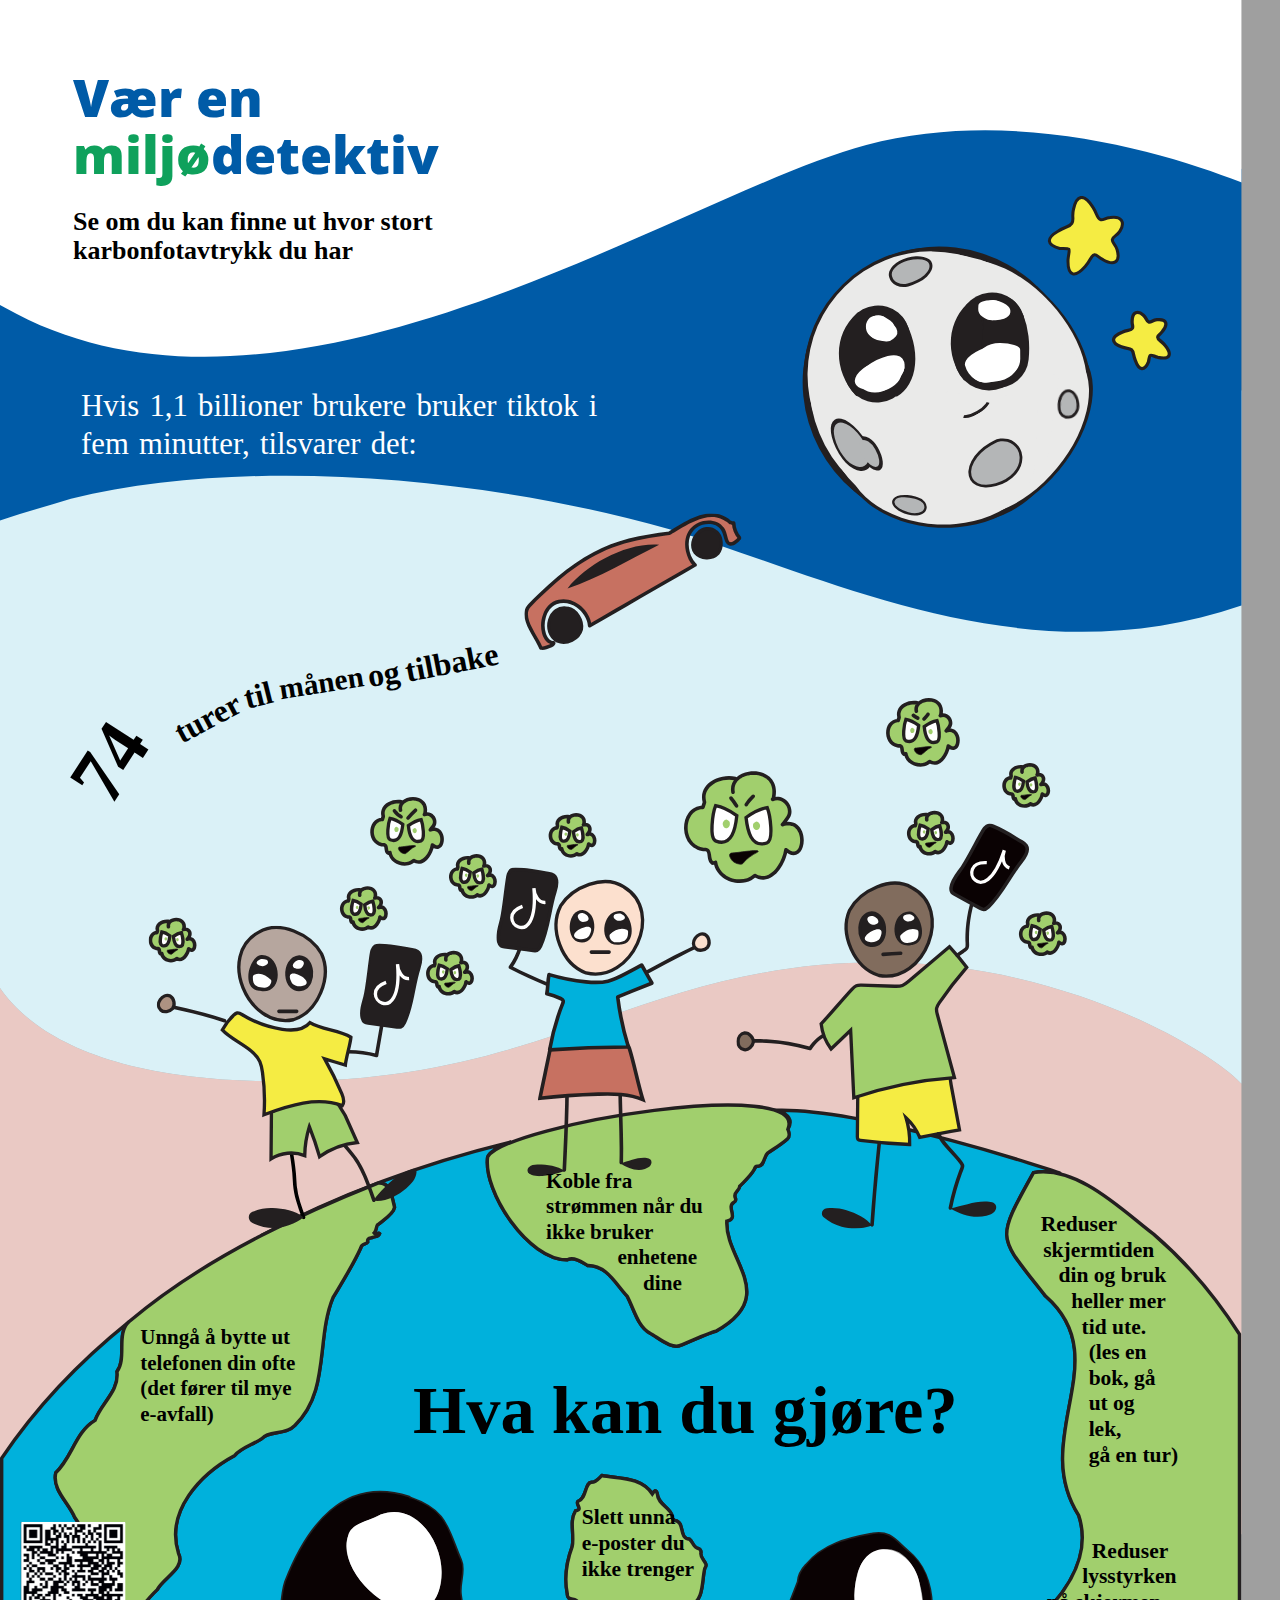
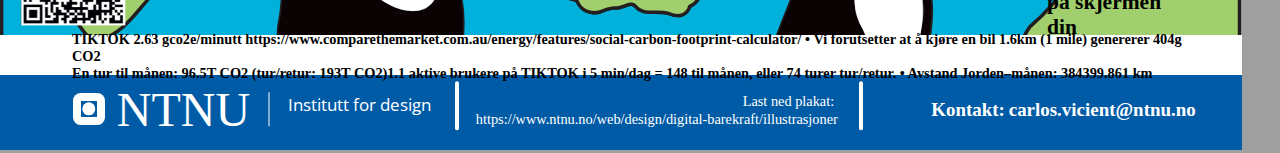
==== index.html @ d22e466a "added some animations, css and SMIL" ====
<!DOCTYPE html>
<html lang="en">
  <head>
    <meta charset="UTF-8" />
    <meta name="viewport" content="width=device-width, initial-scale=1.0" />
    <link rel="stylesheet" href="assets/styles/style.css" />
    <link rel="stylesheet" href="assets/styles/moonAnimation.css" />
    <link rel="stylesheet" href="assets/styles/carAnimation.css" />
    <link rel="stylesheet" href="assets/styles/taglineAnimations.css" />
    <!--Font used for "institutt for design" in footer of poster-->
    <link rel="preconnect" href="https://fonts.googleapis.com" />
    <link rel="preconnect" href="https://fonts.gstatic.com" crossorigin />
    <link
      href="https://fonts.googleapis.com/css2?family=Open+Sans:ital,wght@0,300..800;1,300..800&display=swap"
      rel="stylesheet"
    />
    <!--font for text used in original poster-->
    <link
      href="https://db.onlinewebfonts.com/c/48490262601f930faca20376350088c0?family=Marydale+Regular"
      rel="stylesheet"
      type="text/css"
    />
    <title>IDG1293-2024 Oblig 2</title>
  </head>

  <body class="body">
    <main class="main">
      <div class="moon__container">
        <div class="moon__background--center moon__background"></div>
        <div class="moon__background--right moon__background"></div>
        <div class="moon__background--bottom moon__background"></div>
        <div class="moon__background--left moon__background"></div>
        <div class="moon__background--top moon__background"></div>
        <div class="moon__background--extra moon__background"></div>

        <div class="moon__body--center moon__body"></div>
        <div class="moon__body--right moon__body"></div>
        <div class="moon__body--bottom moon__body"></div>
        <div class="moon__body--left moon__body"></div>
        <div class="moon__body--top moon__body"></div>
        <div class="moon__body--extra moon__body"></div>
        <div class="moon__draw-eye moon__draw-eye--left"></div>
        <div class="moon__draw-eye moon__draw-eye--left-two"></div>
        <div class="moon__draw-eye moon__draw-eye--left-three"></div>
        <div class="moon__draw-eye moon__draw-eye--left-four"></div>
        <div class="moon__draw-eye moon__draw-eye--right"></div>
        <div class="moon__draw-eye moon__draw-eye--right-two"></div>
        <div class="moon__draw-eye moon__draw-eye--right-three"></div>
        <div class="moon__draw-eye moon__draw-eye--right-four"></div>
        <div class="moon__draw-flare moon__draw-flare--left"></div>
        <div class="moon__draw-flare moon__draw-flare--left-two"></div>
        <div class="moon__draw-flare moon__draw-flare--left-three"></div>
        <div class="moon__draw-flare moon__draw-flare--left-four"></div>
        <div class="moon__draw--mouth"></div>
        <div class="moon__draw-crater--top moon__draw-crater"></div>
        <div class="moon__draw-crater--left moon__draw-crater"></div>
        <div class="moon__draw-crater--left-two moon__draw-crater"></div>
        <div class="moon__draw-crater--left-three moon__draw-crater"></div>
        <div class="moon__draw-crater--left-four moon__draw-crater"></div>
        <div class="moon__draw-crater--bottom moon__draw-crater"></div>
        <div class="moon__draw-crater--bottom-right moon__draw-crater"></div>
        <div class="moon__draw-crater--right moon__draw-crater"></div>

        <div class="moon__draw-flare moon__draw-flare--one"></div>
        <div class="moon__draw-flare moon__draw-flare--two"></div>
        <div class="moon__draw-flare moon__draw-flare--three"></div>
        <div class="moon__draw-flare moon__draw-flare--four"></div>
        <div class="moon__draw-flare moon__draw-flare--five"></div>
        <div class="moon__draw-flare moon__draw-flare--six"></div>
        <div class="moon__draw-flare moon__draw-flare--seven"></div>
        <div class="moon__draw-flare moon__draw-flare--eight"></div>
        <div class="moon__draw-flare moon__draw-flare--nine"></div>
        <div class="moon__draw-flare moon__draw-flare--ten"></div>
        <div class="moon__draw-flare moon__draw-flare--eleven"></div>
      </div>
      <div class="background">
        <svg
          class="background__banner--svg"
          viewBox="0 0 1684 2082"
          xmlns="http://www.w3.org/2000/svg"
        >
          <g class="background__banner--group">
            <path
              class="background__banner--pink"
              d="M1195.54 1305.23C859.326 1305.23 749.199 1474.67 353.432 1466.3C133.304 1461.64 39.7163 1397.23 0 1340.2V2081.39C198.45 1836.18 501.86 1679.4 841.89 1679.4C1181.92 1679.4 1485.33 1836.18 1683.78 2081.39V1470.07L1677.54 1463.69C1618.25 1409.11 1424.23 1305.23 1195.54 1305.23Z"
            ></path>
            <path
              class="background__banner--lightblue"
              d="M353.432 1466.3C749.199 1474.67 859.326 1305.23 1195.54 1305.23C1424.23 1305.23 1618.25 1409.11 1677.54 1463.69L1683.78 1470.07V529.72H0V1340.2C39.7163 1397.23 133.304 1461.64 353.432 1466.3Z"
            ></path>
            <path
              class="background__banner--blue"
              d="M909.234 718.237C1125.82 783.306 1389.92 922.241 1683.78 821.311V229.23C1680.11 227.285 1677.54 225.92 1677.54 225.92V-12H0V706.006C31.3203 694.97 63.377 686.839 96.1802 676.48C337.967 617.4 664.905 648.197 909.234 718.237Z"
            ></path>
            <path
              class="background__banner--white"
              d="M1174.9 196.676C1375.53 143.463 1586.79 209.305 1682.55 246.877L1683.78 247.528V-12H0V413.61L6.29395 416.919C386.201 632.584 921.729 263.823 1174.9 196.676Z"
            ></path>
          </g>
        </svg>
        <svg
          class="earth__svg"
          viewBox="0 0 1689 879"
          xmlns="http://www.w3.org/2000/svg"
        >
          <g class="earth__group">
            <path
              class="earth__water"
              d="M1362.65 855.452C1367.54 847.064 1365.27 836.088 1375.48 829.906C1388.69 791.323 1375.04 747.814 1400.69 712.474C1440.69 677.598 1487.81 622.098 1467.41 560.402C1399.57 453.333 1520.12 347.699 1422.22 262.119C1356.59 178.647 1353.74 188.189 1405.98 94.12C1416.95 91.3312 1441.67 94.7068 1441.67 94.7068C1441.87 94.2512 1178.73 6.32727 1056.99 9.37531C1072.95 14.4907 1079.36 22.8661 1071.72 35.3148C1071.72 35.3148 1075.69 43.5574 1071.41 48.0167C1063.93 54.9649 1052.93 61.5472 1044.14 67.6299C1038.45 72.7378 1040.11 85.6878 1030.67 85.4272C1027.27 85.0311 1026.75 87.2189 1026.12 89.6583C1021.24 98.6308 1013.18 105.334 1006.2 112.716C1005.78 119.733 996.521 120.67 1000.31 128.77C1001.19 130.571 1000.75 133.426 998.394 134.367C987.046 140.843 1005.98 156.723 988.708 160.178C985.751 212.917 1060.44 261.877 973.844 309.9C968.791 310.542 927.54 328.418 927.54 328.418C914.394 336.167 894.987 318.139 884.322 312.627C867.641 304.006 862.452 279.629 853.118 262.165C837.438 245.537 825.389 219.943 799.316 220.473C791.53 215.704 780.938 208.315 771.784 212.765C718.545 213.377 656.813 120.131 663.389 72.6864C665.992 66.2305 677.673 59.2854 695.547 52.3685C578.253 80.868 461.559 123.466 354.86 180.04C407.365 152.922 461.477 129.359 514.105 108.365C532.368 106.591 533.002 128.78 536.717 141.149C535.53 150.047 521.696 158.577 514.334 164.712C511.502 165.548 512.502 173.173 509.005 176.356C511.428 180.066 514.068 174.78 516.372 177.139C515.058 182.024 510.246 180.439 507.231 182.124C504.419 183.695 498.737 182.3 500.261 188.633C498.537 191.857 491.287 190.233 490.859 196.361C480.562 219.478 466.042 242.226 453.095 263.858C429.583 320.438 449.162 392.127 400.734 438.421C389.16 451.388 365.525 444.983 357.23 455.127C347.207 463.107 329.006 467.483 319.325 478.817C272.256 504.005 224.568 555.062 242.852 612.195C252.594 632.091 222.43 645.161 213.883 661.42C188.981 684.758 171.98 719.154 137.212 729.195C117.127 735.561 111.872 707.677 97.2695 700.304C61.4668 660.672 136.036 606.794 101.457 562.865C93.5947 543.238 70.4912 525.686 75.9097 502.369C98.3623 481.761 102.108 447.39 129.368 431.179C137.932 407.285 162.307 391.794 159.143 364.851C173.034 346.645 157.278 312.495 175.834 296.777C108.118 351.109 48.9951 413.083 2.30078 482.651V876.45H366.143C370.04 828.264 367.064 779.04 380.218 732.37C375.266 717.755 381.69 703.886 382.792 689.684C383.965 676.582 384.571 663.392 388.796 650.766C417.507 576.914 467.393 507.281 556.508 536.045C556.726 536.918 557.145 537.521 558.184 537.288C608.749 554.833 607.838 578.771 626.464 621.583C632.917 635.896 623.213 653.529 626.174 669.387C636.17 718.54 623.281 767.739 612.863 815.465C612.086 819.469 613.121 824.283 607.963 826.3C607.296 826.561 607.272 826.937 607.419 827.567C609.988 838.568 602.054 848.149 603.153 858.976C603.514 862.534 600.295 864.799 599.229 868.008C598.299 870.807 597.573 873.625 596.956 876.45H1024.61C1022.12 797.477 1058.68 723.507 1086.11 651.16C1086.66 642.079 1091.13 634.46 1096.93 628.231C1120.31 600.058 1152.46 592.528 1187.03 586.134C1210.48 581.108 1218.92 596.429 1234.45 609.295C1307.23 668.97 1234.08 797.28 1243.64 876.45H1349.59C1351.98 868.645 1356.28 861.349 1362.65 855.452ZM958.652 632.765C954.468 649.726 958.223 675.842 938.377 684.201C934.355 697.351 922.555 699.297 909.912 693.962C894.852 689.214 873.968 697.011 864.792 684.506C858.552 676.004 846.654 687.513 837.821 686.398C833.426 685.844 824.479 688.449 823.072 689.188C808.503 696.837 791.309 691.691 785.748 678.342C783.741 671.762 770.947 677.646 771.744 667.3C767.691 646.649 770.498 623.829 778.363 602.921C781.859 587.331 773.936 568.428 782.954 554.204C794.13 552.641 782.366 545.619 786.147 541.401C798.662 537.437 795.402 515.091 804.82 515.38C811.615 515.283 814.585 509.909 818.745 506.141C841.339 510.736 871.562 507.675 887.391 531.295C889.814 527.874 892.315 523.996 894.18 531.213C894.602 545.935 913.291 550.109 914.215 561.323C914.05 564.162 914.502 566.21 918.134 567.155C932.442 570.047 922.624 591.475 937.946 592.874C942.721 595.94 942.645 604.609 949.966 605.495C953.101 606.461 953.608 608.08 953.592 610.697C950.975 619.954 965.273 624.599 958.652 632.765Z"
            >
              <animateTransform
                attributeType="XML"
                attributeName="transform"
                values="0,0; 0,6; 0,-8; 0,0; 0,0"
                keyTimes="0; 0.78; 0.8; 0.85; 1"
                dur="10s"
                repeatCount="indefinite"
              />
            </path>
            <path
              class="earth__eye earth__eye"
              d="M1247.75 819.338C1252.15 757.936 1295.64 653.763 1234.45 609.292C1218.92 596.476 1210.5 581.073 1187.03 586.133C1152.45 592.55 1120.31 600.034 1096.93 628.234C1091.13 634.461 1086.66 642.079 1086.11 651.162C1058.68 723.508 1022.12 797.475 1024.61 876.45H1069.73C1075.91 869.693 1085.12 870.05 1093.52 869.296C1099.38 868.598 1103.97 872.572 1107.84 876.45H1243.64C1243.01 857.205 1243.75 838.224 1247.75 819.338ZM1194.52 750.433C1192.09 749.068 1190.32 747.067 1188.99 744.683C1183.69 735.115 1177.68 725.862 1173.89 715.573C1168.91 706.26 1163.85 696.669 1163.16 685.607C1161.39 662.82 1162.54 626.673 1183.86 613.254C1268.46 565.377 1287.41 788.45 1194.52 750.433Z"
            >
              <animateTransform
                attributeType="XML"
                attributeName="transform"
                values="0,0; 0,6; 0,-8; 0,0; 0,0"
                keyTimes="0; 0.78; 0.8; 0.85; 1"
                dur="10s"
                repeatCount="indefinite"
              />
            </path>
            <path
              class="earth__flare"
              d="M1252 722.788C1256.14 701.393 1256.47 679.58 1251.74 658.281C1247.32 607.088 1181.44 581.159 1166.47 640.97C1159.54 665.09 1160.34 693.865 1173.89 715.572C1177.68 725.862 1183.69 735.115 1188.99 744.682C1190.32 747.067 1192.09 749.068 1194.52 750.433C1214.76 761.819 1249.32 749.443 1252 722.788Z"
            >
              <animateTransform
                attributeType="XML"
                attributeName="transform"
                values="0,0; 0,6; 0,-8; 0,0; 0,0"
                keyTimes="0; 0.78; 0.8; 0.85; 1"
                dur="10s"
                repeatCount="indefinite"
              />
            </path>
            <path
              class="earth__eye earth__eye"
              d="M603.152 858.976C602.053 848.149 609.988 838.568 607.418 827.567C607.271 826.937 607.296 826.561 607.962 826.3C613.12 824.282 612.086 819.469 612.865 815.466C623.279 767.751 636.168 718.528 626.173 669.387C623.211 653.462 632.914 635.996 626.468 621.582C607.853 578.839 608.765 554.814 558.184 537.288C557.145 537.521 556.726 536.918 556.507 536.045C467.223 507.323 417.564 576.921 388.798 650.767C384.571 663.392 383.964 676.581 382.792 689.684C381.689 703.885 375.265 717.755 380.215 732.369C367.066 779.041 370.038 828.263 366.143 876.45H596.956C597.572 873.625 598.298 870.807 599.228 868.008C600.295 864.798 603.514 862.534 603.152 858.976ZM578.927 687.337C521.543 711.35 431.916 601.868 489.812 571.51C499.283 567.805 508.587 563.637 517.808 559.335C583.882 534.826 630.557 649.659 578.927 687.337Z"
            >
              <animateTransform
                attributeType="XML"
                attributeName="transform"
                values="0,0; 0,6; 0,-8; 0,0; 0,0"
                keyTimes="0; 0.78; 0.8; 0.85; 1"
                dur="10s"
                repeatCount="indefinite"
              />
            </path>
            <path
              class="earth__flare"
              d="M600.568 637.482C601.172 595.545 564.429 541.282 517.807 559.335C503.934 568.021 477.973 570.043 473.632 587.669C452.385 657.841 599.45 750.657 600.568 637.482Z"
            >
              <animateTransform
                attributeType="XML"
                attributeName="transform"
                values="0,0; 0,6; 0,-8; 0,0; 0,0"
                keyTimes="0; 0.78; 0.8; 0.85; 1"
                dur="10s"
                repeatCount="indefinite"
              />
            </path>
            <path
              class="earth__continent"
              d="M953.592 610.697C953.608 608.08 953.101 606.46 949.966 605.495C942.645 604.609 942.721 595.94 937.946 592.874C922.624 591.475 932.442 570.047 918.134 567.155C914.502 566.21 914.05 564.162 914.215 561.323C913.29 550.109 894.602 545.935 894.18 531.213C892.315 523.995 889.814 527.874 887.391 531.295C871.561 507.675 841.339 510.735 818.745 506.141C814.585 509.908 811.615 515.283 804.82 515.38C795.402 515.091 798.661 537.437 786.147 541.401C782.366 545.618 794.13 552.641 782.954 554.204C773.936 568.428 781.859 587.331 778.363 602.921C770.497 623.829 767.691 646.649 771.744 667.3C770.947 677.646 783.741 671.762 785.748 678.341C791.309 691.691 808.503 696.837 823.072 689.188C824.479 688.449 833.426 685.843 837.821 686.398C846.654 687.513 858.552 676.004 864.791 684.506C873.968 697.011 894.852 689.214 909.911 693.962C922.555 699.297 934.355 697.351 938.377 684.201C958.222 675.842 954.468 649.726 958.652 632.765C965.273 624.599 950.974 619.954 953.592 610.697Z"
            >
              <animateTransform
                attributeType="XML"
                attributeName="transform"
                values="0,0; 0,6; 0,-8; 0,0; 0,0"
                keyTimes="0; 0.78; 0.8; 0.85; 1"
                dur="10s"
                repeatCount="indefinite"
              />
            </path>
            <path
              class="earth__continent"
              d="M1569.29 177.837C1528.07 146.65 1466.11 83.9702 1405.98 94.1202C1353.56 188.954 1356.55 178.142 1422.23 262.119C1520.12 347.699 1399.57 453.333 1467.41 560.403C1487.81 622.098 1440.69 677.598 1400.69 712.474C1375.04 747.814 1388.69 791.323 1375.47 829.906C1365.27 836.088 1367.54 847.064 1362.65 855.452C1356.28 861.349 1351.98 868.646 1349.59 876.45H1677.05C1680.09 875.754 1683.09 875.204 1686.08 874.781V314.055C1654.27 264.015 1616.02 218.002 1569.29 177.837Z"
            >
              <animateTransform
                attributeType="XML"
                attributeName="transform"
                values="0,0; 0,6; 0,-8; 0,0; 0,0"
                keyTimes="0; 0.78; 0.8; 0.85; 1"
                dur="10s"
                repeatCount="indefinite"
              />
            </path>
            <path
              class="earth__continent"
              d="M663.389 72.6864C656.813 120.131 718.545 213.377 771.783 212.765C780.938 208.315 791.53 215.704 799.316 220.473C825.388 219.943 837.438 245.537 853.117 262.165C862.452 279.629 867.641 304.006 884.322 312.627C894.987 318.139 914.394 336.167 927.539 328.419C927.539 328.419 968.791 310.542 973.846 309.898C1060.43 261.798 985.802 213.114 988.707 160.178C1005.98 156.723 987.046 140.843 998.393 134.367C1000.75 133.426 1001.19 130.571 1000.31 128.77C996.521 120.67 1005.78 119.733 1006.2 112.716C1013.18 105.334 1021.24 98.6308 1026.12 89.6583C1026.75 87.2189 1027.27 85.0311 1030.67 85.4272C1040.11 85.6878 1038.45 72.7378 1044.14 67.6299C1052.93 61.5472 1063.93 54.9649 1071.41 48.0167C1075.69 43.5574 1071.72 35.3148 1071.72 35.3148C1103.7 -38.2612 691.509 27.7777 663.389 72.6864Z"
            >
              <animateTransform
                attributeType="XML"
                attributeName="transform"
                values="0,0; 0,6; 0,-8; 0,0; 0,0"
                keyTimes="0; 0.78; 0.8; 0.85; 1"
                dur="10s"
                repeatCount="indefinite"
              />
            </path>
            <path
              class="earth__continent"
              d="M159.142 364.851C162.306 391.794 137.931 407.285 129.367 431.179C102.108 447.39 98.3617 481.761 75.9091 502.369C70.4906 525.685 93.5941 543.238 101.456 562.865C136.035 606.794 61.4662 660.672 97.269 700.303C111.871 707.676 117.127 735.56 137.212 729.195C171.979 719.154 188.98 684.757 213.883 661.42C222.43 645.161 252.593 632.091 242.851 612.194C224.567 555.061 272.255 504.004 319.325 478.817C329.005 467.483 347.206 463.107 357.23 455.127C365.525 444.983 389.159 451.388 400.734 438.421C449.162 392.127 429.583 320.437 453.095 263.858C466.041 242.226 480.562 219.478 490.859 196.361C491.287 190.233 498.536 191.857 500.261 188.633C498.736 182.3 504.419 183.695 507.231 182.124C510.245 180.439 515.057 182.024 516.371 177.139C514.067 174.78 511.427 180.066 509.004 176.355C512.502 173.172 511.502 165.548 514.334 164.711C521.695 158.576 535.529 150.047 536.717 141.149C533.001 128.78 532.368 106.591 514.105 108.365C461.476 129.359 407.364 152.922 354.86 180.04C290.921 213.063 229.371 251.362 175.821 296.788C157.285 312.512 173.03 346.649 159.142 364.851Z"
            >
              <animateTransform
                attributeType="XML"
                attributeName="transform"
                values="0,0; 0,6; 0,-8; 0,0; 0,0"
                keyTimes="0; 0.78; 0.8; 0.85; 1"
                dur="10s"
                repeatCount="indefinite"
              />
            </path>
          </g>
        </svg>
      </div>
      <div class="title__container">
        <h1 class="title__headline">
          Vær en
          <br />
          <span class="title__headline--green">miljø</span>detektiv
        </h1>
        <p class="title__tagline">
          Se om du kan finne ut hvor stort <br />karbonfotavtrykk du har
        </p>
      </div>
      <p class="paragraph__tiktok">
        Hvis 1,1 billioner brukere bruker tiktok i <br />
        fem minutter, tilsvarer det:
      </p>
      <p class="trips__container">
        <span class="trips__text--number trips__text">74</span>
        <span class="trips__text--trips trips__text"> turer</span>
        <span class="trips__text--to trips__text"> til</span>
        <span class="trips__text--moon trips__text"> månen</span>
        <span class="trips__text--and trips__text"> og</span>
        <span class="trips__text--back trips__text"> tilbake</span>
      </p>
      <img src="assets/img/QR.png" alt="QR code" class="QR__img" />
      <div class="people__container">
        <svg
          class="left-person__svg person__svg"
          viewBox="0 0 367 417"
          xmlns="http://www.w3.org/2000/svg"
        >
          <g class="left-person__group">
            <g class="left-person__body">
              <path
                class="left-person__leg--right"
                d="M250.792 297.308C257.822 304.654 264.52 312.487 270.597 320.637C278.357 331.043 283.694 343.276 288.404 355.301C291.476 363.145 294.241 371.105 297.003 379.063C297.445 380.338 298.715 381.183 300.078 380.809C301.317 380.468 302.269 379.015 301.824 377.733C296.841 363.374 291.822 348.967 285.085 335.315C282.356 329.782 279.424 324.299 275.79 319.302C272.528 314.815 269.011 310.509 265.434 306.272C261.841 302.016 258.18 297.798 254.328 293.773C252.099 291.444 248.566 294.983 250.792 297.308Z"
              ></path>
              <path
                class="left-person__leg--left"
                d="M182.097 308.314C184.433 318.917 185.794 329.813 186.851 340.609C187.384 346.045 187.452 351.5 187.937 356.935C188.597 364.341 190.057 371.643 192.06 378.797C194.324 386.879 197.201 394.772 200.015 402.674C200.468 403.945 201.72 404.796 203.09 404.42C204.321 404.082 205.291 402.623 204.836 401.345C199.899 387.478 194.696 373.472 193.114 358.739C192.514 353.151 192.497 347.518 191.977 341.92C191.422 335.947 190.679 329.991 189.838 324.053C189.03 318.342 188.16 312.62 186.918 306.985C186.226 303.844 181.405 305.174 182.097 308.314Z"
              ></path>
              <path
                class="left-person--shorts"
                d="M158.142 256.746C158.17 272.016 157.572 306.115 157.6 321.385C171.159 312.574 189.053 310.833 204.055 316.865C204.211 303.339 206.356 289.837 210.399 276.928C215.754 290.489 220.468 304.304 224.521 318.309C239.743 307.361 257.901 300.536 276.565 298.747C271.051 286.477 265.538 274.207 260.025 261.937C259.346 260.428 251.035 246.767 249.606 245.932C247.304 244.589 228.768 222.598 198.97 228.167C186.311 230.533 176.883 249.752 158.142 256.746Z"
              ></path>
              <path
                class="left-person--t-shirt"
                d="M90.3754 143.548C104.126 158.823 133.904 168.462 142.138 187.292C144.191 191.989 145.08 197.101 145.809 202.175C148.577 221.454 149.27 241.03 147.874 260.456C182.658 247.685 221.172 234.869 255.821 248.001C259.488 243.413 257.445 236.688 255.15 231.282C248.189 214.89 240.292 198.895 231.51 183.403C241.027 186.302 250.544 189.201 260.061 192.1C260.815 183.174 266.977 162.605 267.731 153.68C250.713 143.091 228.287 144.146 211.269 133.556C202.465 143.999 186.69 144.72 173.182 142.701C153.69 139.789 134.803 132.893 118.02 122.562C115.833 121.216 113.401 119.752 110.875 120.217C109.087 120.546 107.625 121.794 106.299 123.037C99.9573 128.981 94.5615 135.931 90.3754 143.548Z"
              ></path>
              <path
                class="left-person__foot--left"
                d="M202.426 402.009C191.611 392.547 174.17 389.606 159.811 389.044C150.256 388.669 140.635 390.536 131.872 394.357C125.399 397.18 125.204 406.273 131.505 409.46C140.567 414.044 150.687 416.548 160.846 416.602C175.826 416.682 190.781 411.434 202.426 402.009Z"
              ></path>
              <path
                class="left-person__foot--right"
                d="M300.137 379.257C300.189 376.276 302.259 373.762 304.228 371.523C317.903 355.976 333.233 340.005 353.396 335.297C354.253 335.097 355.164 334.921 355.999 335.198C357.884 335.822 358.344 338.279 358.177 340.257C357.438 349.009 350.992 356.153 344.295 361.835C331.81 372.429 316.042 380.76 299.746 379.151"
              ></path>
              <path
                class="left-person__hand--left"
                d="M5.47229 116.039C-3.40543 108.153 8.0926 92.1456 18.6171 96.8833C24.1273 100.234 25.6264 109.244 21.7254 114.33C17.9637 118.392 9.73859 120.172 5.47229 116.039Z"
              ></path>
              <path
                class="left-person__arm--right"
                d="M265.012 176.12C277.624 176.315 290.14 177.984 302.361 181.102C303.574 181.412 305.201 180.71 305.436 179.356C308.582 161.275 311.729 143.193 314.875 125.112C315.106 123.783 314.519 122.419 313.129 122.037C311.924 121.706 310.286 122.445 310.053 123.783C306.907 141.864 303.761 159.945 300.615 178.027L303.69 176.281C291.056 173.058 278.049 171.322 265.012 171.12C261.794 171.07 261.793 176.07 265.012 176.12Z"
              ></path>
              <path
                class="left-person__arm--left"
                d="M94.2354 128.491C76.7123 122.696 58.9265 117.705 40.9422 113.556C35.8377 112.379 30.7175 111.271 25.5841 110.227C24.2623 109.958 22.8837 110.609 22.5088 111.973C22.1695 113.208 22.9256 114.778 24.2549 115.048C42.3408 118.727 60.2557 123.233 77.9239 128.57C82.9387 130.085 87.9325 131.667 92.9062 133.312C95.9682 134.325 97.281 129.498 94.2354 128.491Z"
              ></path>
            </g>
            <g class="left-person__head--wrapper">
              <path
                class="left-person__head--fill"
                d="M227.205 38.4505C242.031 71.0606 222.506 118.226 188.279 129.523C125.002 142.045 82.5865 40.3908 140.868 8.65047C169.309 -8.47337 211.847 11.5913 227.205 38.4505Z"
              ></path>
              <path
                class="left-person__head--right-eye"
                d="M201.724 86.9699C218.906 81.0815 217.196 43.2972 196.557 42.7514C172.381 44.4808 173.574 94.3417 201.724 86.9699Z"
              ></path>
              <path
                class="left-person__head--left-eye"
                d="M138.484 42.4114C124.103 53.5799 119.506 87.3009 140.954 89.6901C141.887 89.794 142.823 89.883 143.753 90.0063C176.414 94.3344 172.575 38.7688 143.946 40.3908C141.966 40.503 140.05 41.195 138.484 42.4114Z"
              ></path>
              <path
                class="left-person__eye--flare"
                d="M148.313 85.4497C156.41 85.7909 159.473 76.5032 157.332 74.5086C151.103 68.4821 143.17 64.0645 134.563 67.3734C134.563 67.3734 132.648 67.9404 132.555 70.148C132.194 78.7043 133.858 84.8406 148.313 85.4497Z"
              ></path>
              <path
                class="left-person__eye--flare"
                d="M142.85 46.0267C132.865 50.5994 139.502 55.3298 145.761 55.5832C148.43 55.6912 150.277 54.4909 152.125 52.9686C154.172 51.2822 153.76 47.7161 151.375 46.7899C148.539 45.6879 144.815 45.3247 142.85 46.0267Z"
              ></path>
              <path
                class="left-person__eye--flare"
                d="M185.406 76.6521C186.078 79.4149 188.545 81.0368 191.186 82.1335C194.084 83.3369 197.253 83.6546 200.328 83.0295C224.394 78.1375 173.302 50.511 185.406 76.6521Z"
              ></path>
              <path
                class="left-person__eye--flare"
                d="M202.668 52.9447C203.242 51.354 202.746 49.5605 201.443 48.4832C193.708 42.0894 178.29 58.3535 195.553 59.2848C199.193 59.2803 201.505 56.1731 202.668 52.9447Z"
              ></path>
              <path
                class="left-person__mouth"
                d="M168.51 120.537C176.646 120.537 184.782 120.537 192.918 120.537C196.136 120.537 196.141 115.537 192.918 115.537C184.782 115.537 176.646 115.537 168.51 115.537C165.292 115.537 165.287 120.537 168.51 120.537Z"
              ></path>
            </g>
            <g class="left-person__phone">
              <!--CHANGED "PHONE" INTO "LEFT-PERSON__PHONE"-->
              <path
                class="left-person__phone"
                d="M286.048 98.0199C285.715 99.276 285.361 100.551 285.004 101.84C284.035 105.331 283.039 108.92 282.375 112.49C281.46 117.408 281.141 122.435 282.37 127.427C282.915 129.642 283.935 132.243 286.183 133.731C287.817 134.812 289.783 135.073 291.353 135.282L291.386 135.286L311.208 137.922L331.029 140.558L331.045 140.56C332.776 140.79 334.98 141.083 337.004 140.283C339.857 139.154 341.393 136.287 342.456 134.046C348.073 122.213 351.086 109.53 353.674 96.8011C354.168 94.3759 354.645 91.9507 355.122 89.529C357.157 79.1982 359.178 68.9334 362.344 59.0187C363.616 55.0327 364.933 50.2811 365.029 45.8798C365.126 41.4637 363.992 37.1486 360.087 34.4188C357.651 32.7161 354.673 32.1808 352.093 31.7495C348.73 31.1875 345.52 30.6118 342.393 30.0511C330.688 27.9518 320.159 26.0636 307.229 25.8988C305.165 25.8725 302.553 25.867 300.398 27.2C298.003 28.6822 296.856 31.3804 296.036 33.5445C295.689 34.4588 295.354 35.9235 295.021 37.7267C294.682 39.5575 294.329 41.825 293.964 44.3975C293.335 48.8256 292.663 54.1972 291.954 59.8658C291.84 60.7831 291.724 61.7081 291.607 62.6382C289.925 76.0477 288.053 90.4381 286.048 98.0199Z"
              ></path>
              <path
                class="left-person__phone--icon"
                d="M347.932 72.6415C338.075 73.5697 332.273 61.5656 332.002 52.9391C340.096 146.909 272.652 93.5996 316.28 78.0175"
              ></path>
            </g>
          </g>
        </svg>
        <svg
          class="mid-person__svg person__svg"
          viewBox="0 0 297 427"
          xmlns="http://www.w3.org/2000/svg"
        >
          <g class="mid-person__group">
            <g class="mid-person__body">
              <path
                class="mid-person__leg--right"
                d="M168.433 305.062C168.504 317.897 168.94 330.73 169.303 343.558C169.715 358.101 170.14 372.646 170.259 387.194C170.314 393.897 170.315 400.604 170.075 407.304C169.959 410.522 174.959 410.517 175.075 407.304C175.534 394.486 175.246 381.637 174.963 368.819C174.642 354.271 174.168 339.727 173.798 325.18C173.627 318.475 173.47 311.769 173.433 305.062C173.415 301.845 168.415 301.839 168.433 305.062Z"
              ></path>
              <path
                class="mid-person__foot--right"
                d="M171.523 408.442C183.646 405.962 195.417 399.705 207.687 401.306C209.561 401.551 211.521 402.038 212.848 403.384C214.982 405.548 214.665 409.318 212.844 411.752C211.023 414.185 208.094 415.523 205.19 416.422C193.727 419.973 181.33 415.359 171.523 408.442Z"
              ></path>
              <path
                class="mid-person__leg--left"
                d="M95.1799 304.474C95.2961 318.794 94.8919 333.12 94.4248 347.432C93.9052 363.35 93.2315 379.263 92.4982 395.173C92.151 402.706 91.7882 410.238 91.4197 417.771C91.2623 420.987 96.2627 420.979 96.4197 417.771C97.1198 403.461 97.7965 389.151 98.3942 374.837C99.0586 358.926 99.6479 343.01 99.9803 327.089C100.138 319.552 100.241 312.012 100.18 304.474C100.154 301.258 95.1538 301.25 95.1799 304.474Z"
              ></path>
              <path
                class="mid-person__foot--left"
                d="M94.596 419.124C83.782 411.984 69.5961 410.188 56.6387 410.314C52.2556 410.357 47.3919 411.089 44.6309 414.493C43.5433 415.834 42.8745 417.597 43.1645 419.299C43.6399 422.089 46.4227 423.862 49.0996 424.782C53.704 426.363 58.6876 426.476 63.5417 426.104C74.1434 425.291 84.4357 422.258 94.596 419.124Z"
              ></path>
              <path
                class="mid-person__hand--right"
                d="M275.423 111.981C266.546 104.095 278.044 88.0883 288.568 92.826C294.078 96.1771 295.577 105.187 291.677 110.273C287.915 114.335 279.69 116.115 275.423 111.981Z"
              ></path>
              <path
                class="mid-person__skirt"
                d="M60.3477 318.724C87.0594 315.595 113.922 313.848 140.804 313.009C161.656 312.359 183.232 312.389 202.397 320.63C196.057 300.76 190.089 269.702 183.748 249.833C183.2 248.115 182.514 246.228 180.911 245.4C179.885 244.87 178.673 244.889 177.517 244.92C144.524 245.804 111.53 246.689 78.5364 247.573C77.553 247.599 76.5044 247.646 75.7029 248.217C74.584 249.013 74.3197 250.535 74.1467 251.898C73.6069 256.151 60.8875 314.471 60.3477 318.724Z"
              ></path>
              <path
                class="mid-person__arm--right"
                d="M208.763 147.153C225.251 137.832 241.985 128.948 258.949 120.524C263.786 118.123 268.641 115.76 273.514 113.432C274.732 112.85 275.052 111.107 274.41 110.011C273.682 108.765 272.213 108.53 270.99 109.114C253.9 117.28 237.028 125.898 220.4 134.968C215.66 137.554 210.94 140.178 206.239 142.835C203.438 144.419 205.955 148.74 208.763 147.153Z"
              ></path>
              <path
                class="mid-person__arm--left"
                d="M72.5822 159.755C54.9904 152.43 37.6977 144.389 20.739 135.7L21.6359 139.12C27.7314 130.719 32.3586 121.307 35.3637 111.374C36.2975 108.288 31.473 106.968 30.5422 110.045C27.6561 119.585 23.1711 128.531 17.3186 136.596C16.5547 137.649 17.1009 139.446 18.2154 140.017C35.5617 148.905 53.26 157.084 71.253 164.577C72.5 165.096 74.0025 164.016 74.3283 162.83C74.7238 161.391 73.8339 160.276 72.5822 159.755Z"
              ></path>
              <path
                class="mid-person__t-shirt"
                d="M73.1139 148.02C72.947 147.97 72.7721 148.072 72.7352 148.243C70.8728 156.848 71.6289 165.64 69.7614 174.245C69.7265 174.406 69.8266 174.566 69.987 174.604C76.4286 176.123 82.7199 178.279 88.7396 181.03C90.186 181.691 91.752 182.532 92.2604 184.039C92.7165 185.391 92.1725 186.855 91.6441 188.18C83.5049 208.595 77.5067 229.862 73.7792 251.52C73.7462 251.712 73.9021 251.884 74.0964 251.87C110.015 249.282 146.028 248.005 182.04 248.041C182.243 248.041 182.387 247.845 182.328 247.652C175.413 225.274 170.501 202.277 167.668 179.027C167.651 178.892 167.728 178.763 167.854 178.712C183.453 172.462 199.051 166.212 214.65 159.961C214.819 159.894 214.889 159.693 214.799 159.535C210.181 151.394 205.562 143.253 200.944 135.113C200.863 134.971 200.685 134.92 200.541 134.996C193.695 138.652 186.848 142.308 180.002 145.963C171.726 150.382 163.336 154.845 154.215 157.042C144.304 159.429 133.941 159.037 123.795 158.044C106.629 156.365 89.6272 153.002 73.1139 148.02Z"
              ></path>
            </g>
            <g class="mid-person__head--container">
              <path
                class="mid-person__head"
                d="M176.301 27.0135C233.194 61.1794 186.537 160.957 123.843 145.782C90.1222 133.055 72.6004 85.1091 88.7854 53.1521C105.261 26.9633 148.606 8.70738 176.301 27.0135Z"
              ></path>
              <path
                class="mid-person__eye"
                d="M171.664 60.1245C144.888 57.4729 139.095 109.413 169.884 106.646C170.761 106.567 171.643 106.52 172.521 106.46C192.723 105.067 189.745 73.2729 176.704 62.2346C175.284 61.0323 173.516 60.3079 171.664 60.1245Z"
              ></path>
              <path
                class="mid-person__eye--flare"
                d="M165.63 103.431C157.525 103.431 154.856 94.0228 157.079 92.12C163.556 86.3612 171.668 82.2814 180.128 85.9498C180.128 85.9498 182.018 86.5969 182.018 88.8064C182.018 97.3704 180.098 103.431 165.63 103.431Z"
              ></path>
              <path
                class="mid-person__eye--flare"
                d="M172.747 64.273C182.531 69.2621 175.7 73.7088 169.437 73.6985C166.766 73.6941 164.97 72.417 163.188 70.8182C161.214 69.0472 161.776 65.5017 164.197 64.6766C167.077 63.695 170.814 63.489 172.747 64.273Z"
              ></path>
              <path
                class="mid-person__eye"
                d="M119.225 58.7396C98.582 58.4159 95.282 96.0946 112.202 102.701C140.016 111.252 143.307 61.4852 119.225 58.7396Z"
              ></path>
              <path
                class="mid-person__eye--flare"
                d="M113.762 98.8231C116.808 99.5772 119.988 99.3931 122.934 98.3129C125.619 97.3284 128.151 95.8117 128.939 93.0797C142.133 67.4713 89.9239 92.9223 113.762 98.8231Z"
              ></path>
              <path
                class="mid-person__eye--flare"
                d="M119.533 75.3005C136.819 75.0969 122.101 58.1981 114.103 64.2606C112.755 65.282 112.185 67.053 112.691 68.6664C113.717 71.941 115.897 75.1428 119.533 75.3005Z"
              ></path>
              <path
                class="mid-person__mouth"
                d="M131.311 119.473C139.447 119.473 147.583 119.473 155.72 119.473C158.937 119.473 158.942 114.473 155.72 114.473C147.583 114.473 139.447 114.473 131.311 114.473C128.094 114.473 128.088 119.473 131.311 119.473Z"
              ></path>
            </g>
            <g class="phone">
              <path
                class="mid-person__phone"
                d="M6.95807 73.7366C4.45522 83.2003 0.945074 93.0205 3.28549 102.526C3.81277 104.667 4.73599 106.869 6.57526 108.086C7.9416 108.99 9.62837 109.229 11.2524 109.444C24.4671 111.202 37.6816 112.959 50.8962 114.716C52.6856 114.954 54.5674 115.181 56.246 114.517C58.5886 113.591 59.9488 111.183 61.0291 108.907C72.1232 85.5343 72.9859 58.6822 80.8548 34.0356C83.3937 26.0833 85.9143 15.6234 79.0726 10.8404C76.9015 9.3226 74.2016 8.8162 71.5887 8.37952C55.552 5.69925 43.1731 2.75304 26.9152 2.54584C24.7997 2.51888 22.5571 2.54681 20.758 3.6601C18.7652 4.89328 17.7375 7.19322 16.9069 9.38459C14.4886 15.7647 11.0219 58.3704 6.95807 73.7366Z"
              ></path>
              <path
                class="mid-person__phone--icon"
                d="M67.875 48.3939C58.0179 49.3221 52.2164 37.318 51.9451 28.6915C60.0394 122.661 -7.40481 69.352 36.2229 53.7699"
              ></path>
            </g>
          </g>
        </svg>
        <svg
          class="right-person__svg person__svg"
          viewBox="0 0 405 560"
          xmlns="http://www.w3.org/2000/svg"
        >
          <g class="right-person__group">
            <g class="right-person__body">
              <path
                class="right-person__hand--right"
                d="M10.6673 312.749C-1.06874 310.942 -0.0952291 291.257 11.316 289.527C17.7628 289.352 23.9106 296.107 23.3932 302.496C22.4371 307.949 16.4937 313.907 10.6673 312.749Z"
              ></path>
              <path
                class="right-person__foot--left"
                d="M187.611 555.877C180.363 545.446 165.239 538.695 152.271 534.656C143.642 531.969 134.327 531.097 125.252 532.037C118.549 532.732 115.837 540.116 120.708 544.293C127.714 550.299 136.267 554.868 145.538 557.444C159.209 561.243 174.341 560.68 187.611 555.877Z"
              ></path>
              <path
                class="right-person__foot--right"
                d="M296.039 532.192C313.958 529.044 331.354 521.105 349.49 523.137C352.259 523.447 355.156 524.065 357.117 525.772C360.271 528.519 359.803 533.303 357.112 536.391C354.42 539.479 350.091 541.176 345.799 542.317C328.857 546.823 310.533 540.968 296.039 532.192Z"
              ></path>
              <path
                class="right-person__shorts"
                d="M167.866 372.33C167.835 389.473 167.314 416.073 167.283 433.215C167.281 434.487 167.321 435.879 168.151 436.843C168.996 437.823 170.398 438.059 171.681 438.228C194.206 441.205 216.878 443.064 239.587 443.797C239.932 431.242 238.193 418.633 234.464 406.64C242.698 414.223 249.25 423.623 253.516 433.973C271.853 430.51 290.19 427.047 308.527 423.584C304.641 402.717 300.754 381.85 296.868 360.982C296.377 358.349 295.626 348.136 293.335 346.748C291.361 345.551 288.853 345.926 286.584 346.347C243.906 354.266 209.376 359.639 167.866 372.33Z"
              ></path>
              <path
                class="right-person__arm--left"
                d="M24.0926 303.063C44.4127 302.768 64.7281 304.816 84.5654 309.238C90.1587 310.485 95.7082 311.92 101.209 313.527C102.291 313.843 103.454 313.311 104.032 312.378C109.626 303.347 118.045 296.027 127.863 291.914C129.108 291.393 130 290.26 129.61 288.839C129.287 287.665 127.788 286.567 126.534 287.092C115.454 291.734 106.052 299.622 99.7148 309.854L102.538 308.706C82.6922 302.908 62.1644 299.436 41.5156 298.377C35.713 298.079 29.9022 297.979 24.0927 298.063C20.8781 298.11 20.8687 303.11 24.0926 303.063Z"
              ></path>
              <path
                class="right-person__t-shirt"
                d="M117.215 277.034C118.589 289.508 123.372 301.59 130.91 311.624C139.937 303.008 148.964 294.393 157.991 285.778C159.449 316.904 160.907 348.03 162.365 379.155C207.286 363.946 254.174 354.557 301.487 351.298C293.624 322.229 285.76 293.16 277.897 264.092C277.123 261.229 276.342 258.25 276.87 255.332C277.363 252.611 278.943 250.229 280.505 247.947C292.192 230.863 304.866 214.455 318.442 198.829C310.929 188.973 302.96 179.465 294.567 170.347C275.775 186.303 256.983 202.259 238.191 218.215C235.561 220.447 232.857 222.724 229.616 223.905C226.136 225.173 222.328 225.073 218.625 224.956C203.405 224.479 188.185 224.002 172.965 223.524C170.58 223.449 168.119 223.387 165.898 224.256C163.432 225.221 161.542 227.221 159.739 229.16C145.915 244.027 131.039 262.167 117.215 277.034Z"
              ></path>
              <path
                class="right-person__arm--right"
                d="M306.671 184.38C309.11 182.654 311.548 180.928 313.986 179.202C316.096 177.709 318.567 176.323 320.179 174.262C321.916 172.041 321.95 169.4 321.831 166.707C321.709 163.943 321.65 161.176 321.656 158.409C321.68 147.325 322.727 136.25 324.829 125.367C326.029 119.156 327.562 113.014 329.404 106.963C330.343 103.877 325.519 102.559 324.583 105.633C321.43 115.991 319.231 126.604 317.94 137.353C317.3 142.69 316.897 148.056 316.736 153.429C316.653 156.195 316.634 158.963 316.68 161.729C316.722 164.276 317.152 167.002 316.87 169.534C316.603 171.929 313.834 173.206 312.072 174.453C309.431 176.323 306.789 178.193 304.148 180.062C303.047 180.841 302.527 182.246 303.251 183.483C303.887 184.571 305.564 185.164 306.671 184.38Z"
              ></path>
              <path
                class="right-person__leg--left"
                d="M194.952 443.263C191.841 472.235 189.158 501.253 186.91 530.305C186.276 538.499 185.677 546.696 185.112 554.895C185.019 556.244 186.327 557.395 187.612 557.395C189.042 557.395 190.018 556.248 190.112 554.895C192.118 525.826 194.552 496.786 197.421 467.789C198.23 459.61 199.074 451.435 199.952 443.263C200.096 441.919 198.699 440.763 197.452 440.763C195.98 440.763 195.096 441.915 194.952 443.263Z"
              ></path>
              <path
                class="right-person__leg--right"
                d="M277.177 430.18C282.749 442.836 293.295 452.188 302.213 462.428C304.399 464.937 306.503 467.517 308.404 470.25C309.307 471.549 310.537 472.84 310.096 474.504C309.579 476.455 308.66 478.348 307.947 480.235C305.034 487.957 302.423 495.793 300.12 503.718C297.506 512.711 295.299 521.819 293.485 531.007C293.223 532.33 293.861 533.706 295.231 534.082C296.46 534.42 298.043 533.667 298.306 532.336C301.581 515.75 306.158 499.43 312.019 483.572C312.762 481.562 313.534 479.563 314.309 477.565C315.065 475.613 315.605 473.521 314.874 471.468C314.241 469.689 313.023 468.123 311.927 466.607C310.881 465.161 309.788 463.748 308.666 462.361C304.236 456.88 299.266 451.871 294.566 446.627C289.411 440.875 284.627 434.772 281.495 427.657C280.951 426.421 279.145 426.134 278.074 426.76C276.8 427.505 276.631 428.94 277.177 430.18Z"
              ></path>
            </g>
            <g class="right-person__phone--container">
              <path
                class="right-person__phone"
                d="M310.741 62.9409C304.993 70.8647 298.177 78.7576 296.931 88.4671C296.651 90.6546 296.718 93.041 297.994 94.8395C298.942 96.1756 300.429 97.0066 301.866 97.7938C313.557 104.199 325.249 110.605 336.94 117.01C338.523 117.878 340.196 118.769 342.001 118.755C344.52 118.736 346.657 116.981 348.486 115.248C367.264 97.4506 377.754 72.7174 393.984 52.5686C399.22 46.0675 405.344 37.221 400.689 30.2921C399.211 28.0934 396.876 26.6472 394.596 25.2974C380.606 17.0128 370.123 9.79969 355.035 3.74194C353.071 2.95369 350.97 2.1708 348.89 2.56018C346.587 2.9915 344.798 4.76591 343.233 6.51013C338.676 11.5884 320.075 50.0752 310.741 62.9409Z"
              ></path>
              <path
                class="right-person__phone--icon"
                d="M377.502 61.3738C368.059 58.3985 367.379 45.0834 370.481 37.0294C341.421 126.759 299.995 51.4298 346.249 54.0268"
              ></path>
            </g>
            <g class="right-person__head--container">
              <path
                class="right-person__head"
                d="M242.293 88.3745C301.161 119.014 260.663 221.447 197.162 210.116C162.729 199.465 142.321 152.674 156.531 119.792C171.382 92.6485 213.535 71.7881 242.293 88.3745Z"
              ></path>
              <path
                class="right-person__eye--left"
                d="M187.254 123.516C166.63 124.449 165.629 162.259 182.92 167.824C211.203 174.665 211.459 124.791 187.254 123.516Z"
              ></path>
              <path
                class="right-person__eye--flare"
                d="M184.241 163.858C187.327 164.425 190.489 164.048 193.364 162.79C195.985 161.644 198.42 159.976 199.04 157.201C210.651 130.837 160.088 159.419 184.241 163.858Z"
              ></path>
              <path
                class="right-person__eye--flare"
                d="M188.569 140.027C205.811 138.772 190.091 122.8 182.477 129.338C181.194 130.44 180.733 132.242 181.336 133.822C182.56 137.028 184.93 140.091 188.569 140.027Z"
              ></path>
              <path
                class="right-person__eye--right"
                d="M239.68 121.707C212.793 120.69 210.171 172.886 240.735 168.25C241.605 168.118 242.483 168.018 243.356 167.904C263.435 165.284 258.528 133.73 244.839 123.506C243.348 122.392 241.539 121.777 239.68 121.707Z"
              ></path>
              <path
                class="right-person__eye--flare"
                d="M236.293 165.3C228.203 165.793 224.967 156.565 227.069 154.53C233.184 148.388 241.032 143.822 249.7 146.969C249.7 146.969 251.626 147.5 251.76 149.705C252.282 158.253 250.734 164.42 236.293 165.3Z"
              ></path>
              <path
                class="right-person__eye--flare"
                d="M241.013 125.781C251.083 130.166 244.536 135.02 238.283 135.391C235.617 135.549 233.747 134.384 231.871 132.896C229.792 131.249 230.138 127.676 232.504 126.705C235.319 125.55 239.036 125.116 241.013 125.781Z"
              ></path>
              <path
                class="right-person__mouth"
                d="M202.862 183.406C210.983 182.911 219.104 182.415 227.226 181.92C230.422 181.725 230.445 176.724 227.226 176.92C219.104 177.415 210.983 177.911 202.862 178.406C199.665 178.601 199.643 183.602 202.862 183.406Z"
              ></path>
            </g>
          </g>
        </svg>
      </div>
      <svg
        class="pollution"
        viewBox="0 0 1267 411"
        xmlns="http://www.w3.org/2000/svg"
      >
        <g class="particle-one">
          <path
            class="particle__fill"
            d="M28.4537 308.355C20.754 306.552 9.6456 311.719 12.3236 320.799L11.4709 323.496C-0.412211 323.868 -0.959971 345.027 12.6699 345.669C16.0766 345.669 13.7387 351.052 16.6217 352.866L18.0947 352.46C19.5076 361.633 32.26 365.476 38.8241 359.321C46.9188 364.403 54.2525 353.155 55.1651 345.762C66.2038 354.882 67.0126 327.677 53.3041 332.601C59.6712 327.042 57.4657 317 48.1282 319.321L48.4673 319.043C53.1458 300.878 24.7906 302.361 27.3203 315.533"
          ></path>
          <path
            class="particle__mouth"
            d="M26.4335 347.528C24.6555 347.988 25.7988 350.02 26.6256 351.192C28.108 353.056 30.3334 353.364 31.5029 353.385C34.4235 351.709 36.5205 348.465 40.3098 347.034C41.5271 344.831 28.348 347.834 26.4335 347.528Z"
          ></path>
          <path
            class="particle__eye"
            d="M45.3012 323.619C46.7593 328.342 49.0832 339.663 45.1104 342.231C36.856 345.025 34.797 335.443 34.1689 328.842C37.6189 326.379 41.3001 324.321 45.3012 323.619Z"
          ></path>
          <path
            class="particle__eye"
            d="M18.1712 322.65C16.713 327.374 14.3893 338.694 18.3621 341.263C26.7917 344.337 28.6277 334.439 29.3035 327.873C25.8535 325.41 22.1723 323.352 18.1712 322.65Z"
          ></path>
          <path
            class="particle__pupil"
            d="M37.8299 332.952C38.5981 339.11 44.7315 332.372 39.5284 330.907C38.7002 331.313 37.6538 331.886 37.8299 332.952Z"
          ></path>
          <path
            class="particle__pupil"
            d="M25.6426 331.983C24.8743 338.141 18.741 331.404 23.944 329.938C24.7723 330.344 25.8186 330.917 25.6426 331.983Z"
          ></path>
          <path
            class="particle__outline"
            d="M29.1184 305.944C19.7273 303.853 6.79409 310.282 9.9129 321.464V320.135C9.62867 321.034 9.34445 321.933 9.06022 322.832L11.4709 320.996C4.16683 321.31 -0.304067 327.966 0.0161226 334.909C0.171493 338.277 1.32546 341.53 3.56586 344.076C4.6595 345.319 6.0603 346.324 7.57191 346.991C8.42622 347.368 9.29483 347.681 10.2122 347.864C10.7613 347.973 11.3235 348.049 11.8794 348.107C12.0983 348.13 12.3171 348.144 12.5363 348.161C13.1707 348.21 12.7025 348.28 12.4582 348.074C12.2963 347.937 12.2288 347.815 12.0867 347.68C12.2179 347.919 12.2195 347.893 12.0917 347.601C12.1394 347.732 12.1803 347.865 12.2144 348C12.2433 348.144 12.2772 348.29 12.3086 348.433C12.3366 348.586 12.3614 348.739 12.3832 348.893C12.3528 348.667 12.3494 348.647 12.3729 348.831C12.5181 349.917 12.6106 351.009 13.0013 352.041C13.5029 353.365 14.5053 354.877 15.9571 355.277C16.8791 355.531 17.8746 355.114 18.7594 354.871L15.6841 353.125C17.5483 364.222 32.6139 368.37 40.5919 361.089L37.5624 361.48C47.9159 367.74 56.4813 354.667 57.6652 345.762L53.3974 347.53C55.5316 349.263 58.1809 350.737 61.0108 349.898C63.3649 349.2 64.8389 347.025 65.5128 344.778C66.837 340.363 65.7094 334.491 62.0251 331.495C59.3346 329.306 55.8504 329.072 52.6396 330.191L55.072 334.369C58.3565 331.426 60.4756 326.497 58.9452 322.133C57.2129 317.193 52.2001 315.798 47.4636 316.91L49.896 321.089C51.4079 319.848 51.5073 316.951 51.4893 315.11C51.4719 313.339 51.1146 311.625 50.3913 310.012C49.1245 307.186 46.6808 305.205 43.8504 304.074C38.6713 302.006 31.8365 302.917 27.7271 306.815C25.1193 309.289 24.281 312.73 24.9097 316.197C25.1508 317.526 26.7667 318.278 27.985 317.943C29.3839 317.559 29.9729 316.201 29.7311 314.868C29.5973 314.13 29.6991 315.118 29.6754 314.395C29.6674 314.154 29.6564 313.914 29.6638 313.672C29.6672 313.56 29.6867 313.434 29.6824 313.321C29.6608 312.755 29.5978 313.736 29.6638 313.388C29.7159 313.113 29.7675 312.842 29.8442 312.573C29.9116 312.336 29.994 312.107 30.0823 311.878C29.8201 312.558 30.1228 311.839 30.214 311.676C30.3322 311.465 30.4689 311.269 30.5973 311.065C30.6719 310.946 30.8892 310.704 30.495 311.184C30.5964 311.061 30.6966 310.93 30.8083 310.816C31.153 310.461 31.4981 310.123 31.8848 309.814C31.4574 310.156 31.8374 309.862 32.0562 309.718C32.3163 309.547 32.5844 309.388 32.8583 309.24C33.0864 309.117 33.3196 309.007 33.5533 308.895C33.8858 308.736 33.1733 309.016 33.7644 308.813C34.3285 308.62 34.8898 308.438 35.4719 308.304C35.7071 308.25 35.944 308.206 36.1807 308.161C36.9184 308.017 35.9075 308.158 36.507 308.11C37.0862 308.063 37.6602 308.019 38.2421 308.025C38.7911 308.031 39.3379 308.069 39.883 308.134C39.171 308.05 40.0381 308.17 40.2052 308.203C40.5004 308.262 40.7934 308.33 41.0839 308.409C41.3434 308.48 41.6007 308.558 41.8551 308.645C41.9785 308.687 42.7125 308.984 42.3852 308.84C42.0649 308.698 42.7907 309.044 42.8824 309.093C43.1402 309.229 43.3925 309.376 43.6376 309.535C43.8328 309.661 44.0223 309.794 44.209 309.933C43.6439 309.514 44.3901 310.111 44.4989 310.215C44.6672 310.375 44.8293 310.541 44.9843 310.714C45.0817 310.823 45.1737 310.935 45.2675 311.047C45.4604 311.278 45.0029 310.642 45.2464 311.034C45.4202 311.315 45.6027 311.582 45.7581 311.874C45.8295 312.009 45.8935 312.146 45.9616 312.282C46.1728 312.703 45.8613 311.99 45.9608 312.284C46.0741 312.619 46.189 312.948 46.2749 313.291C46.3216 313.478 46.4839 314.421 46.4058 313.819C46.5005 314.549 46.5098 315.292 46.4639 316.026C46.4514 316.225 46.4329 316.423 46.4131 316.621C46.3869 316.884 46.463 316.364 46.3865 316.819C46.2983 317.344 46.1857 317.862 46.0566 318.378L46.6995 317.275L46.3604 317.553C44.3094 319.236 46.5563 322.257 48.7928 321.731C49.6372 321.533 50.2858 321.458 51.1901 321.491C51.6065 321.506 51.2225 321.47 51.4468 321.509C51.6123 321.537 51.776 321.574 51.9385 321.616C52.134 321.667 52.3283 321.724 52.5176 321.794C52.2795 321.706 52.3955 321.732 52.5609 321.819C52.7336 321.911 53.3437 322.312 53.2413 322.228C53.1478 322.151 53.6306 322.625 53.7632 322.784C53.4631 322.423 53.9914 323.198 54.0776 323.357C54.1882 323.561 54.1708 323.583 54.087 323.358C54.1515 323.531 54.2075 323.706 54.2571 323.883C54.3062 324.058 54.4384 324.919 54.3938 324.44C54.4264 324.79 54.4349 325.142 54.4211 325.493C54.4149 325.653 54.4038 325.812 54.3882 325.971C54.3619 326.239 54.4542 325.701 54.353 326.153C54.2701 326.524 54.1821 326.889 54.0632 327.251C53.6451 328.522 52.7484 329.747 51.5364 330.833C49.7113 332.469 51.6232 335.829 53.9688 335.012C54.5329 334.815 55.1 334.668 55.6837 334.545C56.0964 334.457 55.3206 334.527 56.0074 334.514C56.2834 334.508 56.5674 334.524 56.8421 334.511C57.4612 334.481 56.5507 334.425 56.9616 334.51C57.1818 334.556 57.3982 334.605 57.6157 334.662C57.883 334.733 58.275 334.931 57.7801 334.69C57.9949 334.795 58.2075 334.899 58.4123 335.022C58.4875 335.067 59.0676 335.479 58.7413 335.227C58.4147 334.975 58.96 335.432 59.0229 335.492C59.1748 335.638 59.3072 335.802 59.4562 335.95C59.837 336.328 59.2547 335.566 59.5988 336.138C59.8228 336.51 60.0392 336.877 60.2464 337.26C60.2854 337.332 60.3142 337.409 60.3507 337.483C60.5004 337.783 60.1765 337.025 60.2923 337.341C60.3783 337.575 60.4679 337.807 60.5439 338.045C60.6797 338.471 60.7896 338.905 60.8757 339.344C60.9122 339.53 61.0014 340.241 60.9198 339.508C60.9476 339.758 60.9751 340.006 60.9916 340.257C61.0188 340.669 61.0263 341.082 61.0118 341.494C61.0043 341.71 60.9813 341.925 60.9718 342.14C60.9408 342.845 61.0704 341.797 60.9489 342.339C60.8599 342.735 60.7902 343.13 60.6697 343.52C60.6199 343.68 60.5487 343.839 60.5049 344.001C60.4016 344.384 60.5694 343.843 60.5949 343.797C60.5288 343.917 60.4827 344.049 60.414 344.168C60.326 344.322 60.2263 344.473 60.1436 344.629C59.9143 345.061 60.2045 344.575 60.1905 344.588C60.0766 344.698 59.9542 344.831 59.8502 344.95C59.4153 345.449 59.9691 344.682 59.8353 344.97C59.7891 345.069 59.1234 345.302 59.6065 345.118C60.08 344.937 59.4311 345.182 59.33 345.169C58.9558 345.121 59.6166 345.132 59.6253 345.133C59.537 345.123 59.3254 345.13 59.2383 345.146C58.7191 345.236 59.4638 345.251 59.2193 345.159C58.992 345.074 58.7232 345.021 58.4876 344.956C58.3535 344.919 58.0685 344.761 58.623 345.021C58.4894 344.959 58.3531 344.9 58.2249 344.826C57.9734 344.682 57.7223 344.545 57.4796 344.385C57.3634 344.309 57.25 344.229 57.1361 344.15C56.7052 343.849 57.4044 344.377 56.9329 343.994C55.1401 342.538 52.9578 343.56 52.6651 345.762C52.71 345.424 52.6291 345.933 52.6067 346.04C52.5584 346.271 52.5155 346.503 52.4627 346.733C52.3641 347.163 52.249 347.589 52.1217 348.011C51.8643 348.864 51.5644 349.687 51.2065 350.452C50.4003 352.176 49.4053 353.841 48.13 355.228C47.0233 356.431 45.7398 357.458 44.3914 357.866C42.8841 358.322 41.6472 358.107 40.0859 357.163C39.1026 356.568 37.8718 356.809 37.0564 357.553C31.7436 362.402 21.7386 359.136 20.5054 351.795C20.2814 350.462 18.6265 349.72 17.4301 350.049L15.9571 350.455L17.8835 350.707C17.9492 350.753 17.853 350.749 17.7249 350.44C17.5687 350.064 17.8287 350.762 17.6977 350.369C17.6326 350.173 17.5808 349.975 17.5346 349.774C17.4981 349.615 17.362 348.818 17.4195 349.2C17.3378 348.657 17.2875 348.108 17.2046 347.564C16.9445 345.858 16.1802 344.254 14.5118 343.544C13.6607 343.182 12.7805 343.212 11.8794 343.107C12.2756 343.153 11.4439 343.024 11.2998 342.992C10.9085 342.905 10.5288 342.788 10.1467 342.669C10.0009 342.623 9.85303 342.565 9.71081 342.508C10.1172 342.672 9.75738 342.525 9.68124 342.487C9.38188 342.338 9.08774 342.184 8.80215 342.01C8.70232 341.948 7.9179 341.39 8.33089 341.716C8.07953 341.517 7.84073 341.302 7.61196 341.078C7.3842 340.856 7.17221 340.621 6.96351 340.381C6.89851 340.306 6.67616 340.008 6.96184 340.39C6.87886 340.279 6.7928 340.164 6.71757 340.047C6.3735 339.511 6.06023 338.969 5.78994 338.392C5.50242 337.777 5.89795 338.696 5.75696 338.304C5.709 338.171 5.65849 338.039 5.61267 337.905C5.50933 337.603 5.41747 337.297 5.33736 336.988C5.26583 336.712 5.212 336.433 5.15059 336.155C5.12005 336.016 5.10019 335.873 5.07742 335.733C5.17487 336.33 5.06687 335.633 5.06062 335.549C5.01824 334.979 4.99031 334.412 5.00829 333.84C5.01836 333.52 5.04587 333.203 5.07219 332.884C5.07883 332.803 5.14256 332.356 5.09273 332.689C5.04166 333.031 5.15629 332.364 5.17066 332.292C5.2862 331.71 5.44024 331.136 5.63613 330.576C5.6982 330.398 5.98668 329.736 5.76655 330.214C5.90875 329.905 6.06017 329.601 6.22853 329.304C6.39535 329.011 6.57974 328.731 6.76945 328.452C7.02802 328.072 6.79795 328.407 6.74073 328.477C6.86613 328.322 6.99601 328.17 7.13098 328.023C7.35624 327.777 7.59861 327.553 7.84342 327.327C7.94005 327.238 8.04696 327.153 8.14999 327.073C7.68164 327.438 8.22252 327.04 8.29395 326.997C8.58532 326.824 8.87396 326.659 9.17497 326.502C9.27259 326.451 9.61094 326.323 9.14274 326.506C9.30495 326.443 9.4689 326.384 9.63463 326.331C9.97744 326.22 10.3229 326.144 10.6738 326.066C10.8052 326.037 11.2896 325.992 10.7806 326.042C11.0103 326.019 11.2403 326.006 11.4709 325.996C12.6115 325.947 13.5379 325.248 13.8816 324.161C14.1162 323.419 14.3654 322.68 14.5857 321.934C14.9113 320.831 14.5328 319.681 14.4483 318.831C14.3294 317.635 14.398 317.004 14.8642 315.859C14.718 316.218 15.045 315.518 15.0525 315.504C15.1775 315.273 15.3148 315.049 15.4585 314.829C15.6198 314.582 15.849 314.296 16.2421 313.896C17.6592 312.456 19.4548 311.562 21.4787 311.009C23.5776 310.436 25.8037 310.323 27.7892 310.765C30.924 311.463 32.2629 306.644 29.1184 305.944Z"
          ></path>
        </g>
        <g class="particle-two">
          <path
            class="particle__fill"
            d="M292.273 264.82C284.573 263.018 273.464 268.184 276.142 277.265L275.29 279.962C263.407 280.334 262.859 301.492 276.489 302.134C279.895 302.134 277.558 307.517 280.441 309.332L281.914 308.926C283.326 318.099 296.079 321.941 302.643 315.787C310.738 320.869 318.071 309.62 318.984 302.227C330.023 311.347 330.831 284.142 317.123 289.067C323.49 283.507 321.285 273.466 311.947 275.786L312.286 275.508C316.965 257.344 288.609 258.827 291.139 271.998"
          ></path>
          <path
            class="particle__mouth"
            d="M290.252 303.994C288.474 304.454 289.618 306.485 290.444 307.657C291.927 309.521 294.152 309.829 295.322 309.85C298.242 308.174 300.339 304.931 304.129 303.499C305.346 301.297 292.167 304.3 290.252 303.994Z"
          ></path>
          <path
            class="particle__eye"
            d="M309.12 280.084C310.578 284.807 312.902 296.129 308.929 298.697C300.675 301.491 298.616 291.909 297.988 285.307C301.438 282.845 305.119 280.786 309.12 280.084Z"
          ></path>
          <path
            class="particle__eye"
            d="M281.99 279.115C280.532 283.839 278.208 295.159 282.181 297.728C290.611 300.803 292.447 290.905 293.122 284.339C289.672 281.876 285.991 279.818 281.99 279.115Z"
          ></path>
          <path
            class="particle__pupil"
            d="M301.649 289.417C302.417 295.575 308.55 288.838 303.347 287.373C302.519 287.778 301.473 288.352 301.649 289.417Z"
          ></path>
          <path
            class="particle__pupil"
            d="M289.461 288.448C288.693 294.607 282.56 287.869 287.763 286.404C288.591 286.809 289.637 287.383 289.461 288.448Z"
          ></path>
          <path
            class="particle__outline"
            d="M292.937 262.41C283.546 260.319 270.613 266.748 273.732 277.929V276.6C273.447 277.499 273.163 278.398 272.879 279.297L275.29 277.462C267.986 277.776 263.515 284.432 263.835 291.374C263.99 294.743 265.144 297.996 267.385 300.542C268.478 301.785 269.879 302.789 271.391 303.456C272.245 303.833 273.114 304.147 274.031 304.33C274.58 304.439 275.142 304.514 275.698 304.572C275.917 304.595 276.136 304.609 276.355 304.626C276.99 304.676 276.521 304.745 276.277 304.539C276.115 304.403 276.048 304.281 275.906 304.146C276.037 304.385 276.038 304.359 275.911 304.067C275.958 304.198 275.999 304.331 276.033 304.466C276.062 304.61 276.096 304.755 276.127 304.899C276.155 305.051 276.18 305.205 276.202 305.359C276.172 305.133 276.168 305.112 276.192 305.296C276.337 306.382 276.429 307.475 276.82 308.506C277.322 309.83 278.324 311.342 279.776 311.742C280.698 311.996 281.693 311.58 282.578 311.336L279.503 309.59C281.367 320.687 296.433 324.836 304.411 317.555L301.381 317.945C311.735 324.205 320.3 311.133 321.484 302.227L317.216 303.995C319.35 305.729 322 307.203 324.83 306.363C327.184 305.665 328.658 303.491 329.332 301.244C330.656 296.829 329.528 290.957 325.844 287.96C323.153 285.772 319.669 285.537 316.458 286.656L318.891 290.835C322.175 287.891 324.294 282.963 322.764 278.598C321.032 273.659 316.019 272.264 311.282 273.376L313.715 277.554C315.227 276.314 315.326 273.416 315.308 271.575C315.291 269.804 314.933 268.091 314.21 266.477C312.943 263.652 310.5 261.671 307.669 260.54C302.49 258.471 295.655 259.382 291.546 263.281C288.938 265.755 288.1 269.196 288.729 272.663C288.97 273.992 290.586 274.744 291.804 274.409C293.203 274.024 293.792 272.667 293.55 271.333C293.416 270.595 293.518 271.584 293.494 270.861C293.486 270.619 293.475 270.379 293.483 270.138C293.486 270.025 293.506 269.9 293.501 269.786C293.48 269.22 293.417 270.202 293.483 269.854C293.535 269.579 293.586 269.308 293.663 269.038C293.73 268.802 293.813 268.572 293.901 268.343C293.639 269.024 293.942 268.305 294.033 268.142C294.151 267.931 294.288 267.735 294.416 267.53C294.491 267.411 294.708 267.169 294.314 267.65C294.415 267.526 294.515 267.396 294.627 267.281C294.972 266.927 295.317 266.589 295.704 266.28C295.276 266.621 295.656 266.327 295.875 266.183C296.135 266.012 296.403 265.854 296.677 265.706C296.905 265.583 297.138 265.473 297.372 265.361C297.705 265.202 296.992 265.482 297.583 265.279C298.147 265.086 298.709 264.903 299.291 264.77C299.526 264.716 299.763 264.672 300 264.626C300.737 264.483 299.726 264.623 300.326 264.575C300.905 264.529 301.479 264.485 302.061 264.491C302.61 264.496 303.157 264.535 303.702 264.599C302.99 264.515 303.857 264.636 304.024 264.669C304.319 264.728 304.612 264.796 304.903 264.875C305.162 264.945 305.42 265.023 305.674 265.111C305.797 265.153 306.531 265.45 306.204 265.305C305.884 265.164 306.61 265.51 306.701 265.558C306.959 265.695 307.211 265.842 307.456 266C307.652 266.126 307.841 266.26 308.028 266.398C307.463 265.98 308.209 266.577 308.318 266.68C308.486 266.84 308.648 267.007 308.803 267.18C308.901 267.288 308.993 267.401 309.086 267.513C309.279 267.743 308.822 267.107 309.065 267.5C309.239 267.78 309.422 268.048 309.577 268.34C309.648 268.474 309.712 268.612 309.78 268.748C309.992 269.169 309.68 268.455 309.78 268.75C309.893 269.085 310.008 269.413 310.094 269.757C310.14 269.944 310.303 270.886 310.225 270.285C310.319 271.014 310.329 271.757 310.283 272.491C310.27 272.69 310.252 272.888 310.232 273.087C310.206 273.349 310.282 272.829 310.205 273.284C310.117 273.809 310.005 274.327 309.875 274.844L310.518 273.74L310.179 274.019C308.128 275.701 310.375 278.722 312.612 278.197C313.456 277.999 314.105 277.923 315.009 277.957C315.425 277.972 315.041 277.936 315.266 277.974C315.431 278.003 315.595 278.04 315.757 278.082C315.953 278.132 316.147 278.189 316.336 278.26C316.098 278.171 316.214 278.197 316.38 278.285C316.552 278.376 317.163 278.778 317.06 278.693C316.967 278.616 317.449 279.09 317.582 279.25C317.282 278.889 317.81 279.663 317.896 279.822C318.007 280.027 317.99 280.048 317.906 279.824C317.97 279.996 318.026 280.172 318.076 280.349C318.125 280.524 318.257 281.384 318.213 280.906C318.245 281.256 318.254 281.607 318.24 281.958C318.234 282.118 318.223 282.277 318.207 282.437C318.181 282.705 318.273 282.166 318.172 282.619C318.089 282.99 318.001 283.355 317.882 283.716C317.464 284.988 316.567 286.213 315.355 287.299C313.53 288.934 315.442 292.295 317.788 291.478C318.352 291.281 318.919 291.133 319.503 291.01C319.915 290.923 319.139 290.992 319.826 290.979C320.102 290.974 320.386 290.989 320.661 290.976C321.28 290.947 320.37 290.891 320.78 290.976C321.001 291.021 321.217 291.07 321.435 291.128C321.702 291.199 322.094 291.396 321.599 291.156C321.814 291.26 322.026 291.364 322.231 291.488C322.306 291.533 322.886 291.944 322.56 291.693C322.234 291.441 322.779 291.897 322.842 291.958C322.994 292.104 323.126 292.268 323.275 292.415C323.656 292.793 323.074 292.032 323.418 292.603C323.642 292.975 323.858 293.343 324.065 293.725C324.104 293.797 324.133 293.875 324.17 293.948C324.319 294.248 323.995 293.49 324.111 293.806C324.197 294.041 324.287 294.273 324.363 294.511C324.499 294.937 324.608 295.371 324.694 295.81C324.731 295.995 324.82 296.706 324.739 295.974C324.766 296.223 324.794 296.472 324.81 296.723C324.838 297.134 324.845 297.548 324.831 297.96C324.823 298.176 324.8 298.391 324.791 298.606C324.76 299.311 324.889 298.263 324.768 298.804C324.679 299.201 324.609 299.596 324.489 299.985C324.439 300.146 324.368 300.305 324.324 300.467C324.22 300.849 324.388 300.309 324.414 300.262C324.348 300.383 324.302 300.514 324.233 300.634C324.145 300.787 324.045 300.939 323.962 301.095C323.733 301.527 324.023 301.04 324.009 301.054C323.895 301.164 323.773 301.296 323.669 301.416C323.234 301.915 323.788 301.147 323.654 301.435C323.608 301.535 322.942 301.767 323.425 301.583C323.899 301.403 323.25 301.648 323.149 301.635C322.775 301.586 323.435 301.598 323.444 301.599C323.356 301.589 323.144 301.596 323.057 301.611C322.538 301.702 323.283 301.716 323.038 301.625C322.811 301.539 322.542 301.487 322.306 301.421C322.172 301.384 321.887 301.227 322.442 301.487C322.308 301.424 322.172 301.365 322.044 301.292C321.792 301.148 321.541 301.01 321.298 300.851C321.182 300.775 321.069 300.695 320.955 300.615C320.524 300.315 321.223 300.843 320.752 300.46C318.959 299.003 316.777 300.026 316.484 302.227C316.529 301.89 316.448 302.399 316.426 302.506C316.377 302.737 316.334 302.968 316.282 303.199C316.183 303.628 316.068 304.054 315.94 304.476C315.683 305.329 315.383 306.153 315.025 306.918C314.219 308.641 313.224 310.306 311.949 311.693C310.842 312.897 309.559 313.923 308.21 314.332C306.703 314.788 305.466 314.572 303.905 313.628C302.921 313.034 301.691 313.275 300.875 314.019C295.562 318.868 285.557 315.602 284.324 308.261C284.1 306.927 282.445 306.185 281.249 306.515L279.776 306.921L281.702 307.173C281.768 307.218 281.672 307.214 281.544 306.906C281.388 306.53 281.648 307.228 281.517 306.834C281.451 306.639 281.4 306.44 281.353 306.239C281.317 306.081 281.181 305.283 281.238 305.666C281.157 305.122 281.106 304.573 281.023 304.029C280.763 302.323 279.999 300.72 278.331 300.01C277.48 299.647 276.599 299.678 275.698 299.572C276.094 299.619 275.263 299.49 275.119 299.458C274.727 299.371 274.348 299.254 273.966 299.134C273.82 299.089 273.672 299.031 273.53 298.974C273.936 299.138 273.576 298.991 273.5 298.953C273.201 298.803 272.907 298.65 272.621 298.475C272.521 298.414 271.737 297.856 272.15 298.181C271.898 297.983 271.66 297.768 271.431 297.544C271.203 297.321 270.991 297.086 270.782 296.846C270.717 296.771 270.495 296.473 270.781 296.856C270.698 296.745 270.612 296.629 270.536 296.512C270.192 295.976 269.879 295.435 269.609 294.857C269.321 294.243 269.717 295.161 269.576 294.77C269.528 294.637 269.477 294.504 269.431 294.37C269.328 294.068 269.236 293.762 269.156 293.453C269.085 293.177 269.031 292.898 268.969 292.62C268.939 292.482 268.919 292.338 268.896 292.199C268.994 292.796 268.886 292.099 268.879 292.015C268.837 291.444 268.809 290.878 268.827 290.306C268.837 289.985 268.865 289.668 268.891 289.349C268.898 289.269 268.961 288.821 268.912 289.155C268.86 289.497 268.975 288.829 268.99 288.757C269.105 288.175 269.259 287.601 269.455 287.041C269.517 286.864 269.806 286.201 269.585 286.68C269.728 286.371 269.879 286.066 270.047 285.77C270.214 285.477 270.399 285.196 270.588 284.917C270.847 284.537 270.617 284.872 270.56 284.943C270.685 284.788 270.815 284.636 270.95 284.488C271.175 284.243 271.417 284.018 271.662 283.793C271.759 283.704 271.866 283.619 271.969 283.538C271.5 283.903 272.041 283.506 272.113 283.463C272.404 283.289 272.693 283.124 272.994 282.967C273.091 282.917 273.43 282.789 272.962 282.972C273.124 282.908 273.288 282.85 273.453 282.796C273.796 282.686 274.142 282.609 274.493 282.532C274.624 282.502 275.108 282.457 274.599 282.508C274.829 282.485 275.059 282.472 275.29 282.462C276.43 282.413 277.357 281.714 277.7 280.626C277.935 279.884 278.184 279.146 278.404 278.4C278.73 277.296 278.352 276.147 278.267 275.297C278.148 274.1 278.217 273.469 278.683 272.325C278.537 272.684 278.864 271.983 278.871 271.969C278.996 271.738 279.134 271.514 279.277 271.294C279.439 271.048 279.668 270.761 280.061 270.362C281.478 268.922 283.274 268.028 285.298 267.475C287.396 266.902 289.623 266.789 291.608 267.231C294.743 267.929 296.082 263.11 292.937 262.41Z"
          ></path>
        </g>
        <g class="particle-three">
          <path
            class="particle__fill"
            d="M349.181 143.494C336.998 140.641 319.422 148.817 323.659 163.184L322.31 167.452C303.507 168.04 302.641 201.519 324.207 202.535C329.597 202.535 325.898 211.052 330.46 213.923L332.791 213.281C335.026 227.795 355.204 233.875 365.59 224.137C378.927 232.239 389.615 214.472 391.446 202.682C408.216 217.327 410.974 174.45 388.502 181.859L392.53 176.635C398.694 168.599 389.636 156.895 380.312 160.845L380.848 160.405C387.887 130.455 342.649 135.194 347.388 154.851"
          ></path>
          <path
            class="particle__mouth"
            d="M345.985 205.477C343.171 206.205 344.981 209.42 346.289 211.274C348.634 214.223 352.155 214.71 354.006 214.744C358.627 212.092 361.945 206.96 367.941 204.695C370.953 201.293 348.323 205.907 345.985 205.477Z"
          ></path>
          <path
            class="particle__eye"
            d="M375.838 167.646C378.197 173.864 381.556 194.629 375.536 197.096C362.476 201.517 359.218 186.355 358.224 175.91C363.683 172.013 369.508 168.757 375.838 167.646Z"
          ></path>
          <path
            class="particle__eye"
            d="M332.912 166.113C330.553 172.334 327.194 193.095 333.215 195.563C346.552 200.429 349.457 184.766 350.526 174.377C345.068 170.481 339.243 167.224 332.912 166.113Z"
          ></path>
          <path
            class="particle__pupil"
            d="M364.017 182.413C363.596 186.346 368.736 188.245 369.746 183.904C370.45 181.793 368.84 179.349 366.704 179.178C365.394 179.82 363.738 180.727 364.017 182.413Z"
          ></path>
          <path
            class="particle__pupil"
            d="M344.734 180.88C345.155 184.813 340.014 186.712 339.005 182.372C338.3 180.26 339.91 177.816 342.046 177.646C343.357 178.287 345.012 179.194 344.734 180.88Z"
          ></path>
          <path
            class="particle__eyebrow"
            d="M359.535 167.267C362.759 163.481 366.187 159.874 369.804 156.462C370.757 155.562 370.779 153.821 369.804 152.926C368.782 151.988 367.285 151.967 366.268 152.926C362.651 156.338 359.223 159.945 355.999 163.731C355.152 164.726 354.95 166.304 355.999 167.267C356.931 168.123 358.629 168.33 359.535 167.267Z"
          ></path>
          <path
            class="particle__eyebrow"
            d="M349.362 161.657C348.494 161.175 347.652 160.65 346.843 160.076C346.641 159.932 346.442 159.784 346.242 159.637C345.808 159.316 346.699 160.001 346.277 159.664C346.199 159.602 346.121 159.541 346.044 159.479C345.639 159.152 345.243 158.813 344.858 158.463C344.123 157.796 343.426 157.088 342.771 156.343C342.443 155.971 342.13 155.587 341.82 155.199C341.628 154.959 342.155 155.648 341.894 155.293C341.82 155.193 341.745 155.094 341.672 154.994C341.511 154.774 341.354 154.551 341.199 154.326C340.46 153.25 338.972 152.66 337.779 153.429C336.709 154.118 336.089 155.697 336.882 156.849C339.465 160.604 342.846 163.759 346.838 165.974C347.982 166.608 349.618 166.289 350.259 165.077C350.88 163.901 350.583 162.334 349.362 161.657Z"
          ></path>
          <path
            class="particle__outline"
            d="M349.846 141.083C339.347 138.702 325.171 143.046 321.317 154.023C320.208 157.182 320.34 160.661 321.248 163.849V162.52C320.799 163.942 320.349 165.365 319.899 166.787L322.31 164.952C317.077 165.155 312.533 167.596 309.453 171.818C306.657 175.649 305.448 180.674 305.635 185.371C305.834 190.381 307.55 195.317 310.917 199.082C312.564 200.925 314.643 202.404 316.909 203.384C318.216 203.949 319.55 204.394 320.953 204.652C321.72 204.793 322.498 204.896 323.274 204.969C323.628 205.002 323.981 205.018 324.336 205.038C324.753 205.062 324.016 205.064 324.382 205.028C324.453 205.041 324.523 205.058 324.592 205.08C324.772 205.137 324.73 205.113 324.468 205.008C324.589 204.959 324.841 205.436 324.434 204.927C324.478 204.982 324.844 205.365 324.615 205.077C324.381 204.784 324.941 205.901 324.712 205.25C324.935 205.886 325.051 206.549 325.152 207.213C325.083 206.758 325.204 207.634 325.222 207.77C325.292 208.327 325.362 208.884 325.444 209.439C325.555 210.187 325.689 210.937 325.924 211.656C326.49 213.381 327.495 215.051 329.089 216.009C330.447 216.825 332.062 216.075 333.455 215.691L330.38 213.945C332.424 226.498 346.53 233.515 358.273 230.757C361.673 229.958 364.795 228.267 367.358 225.905L364.328 226.296C369.492 229.362 375.545 229.433 380.586 226.06C385.429 222.82 388.847 217.689 391.113 212.404C392.362 209.491 393.354 206.483 393.857 203.347L389.678 204.45C392.514 206.9 396.282 209.114 400.156 207.925C403.396 206.931 405.377 203.924 406.353 200.84C408.388 194.415 406.945 185.69 401.493 181.304C397.565 178.144 392.505 177.939 387.837 179.448L390.66 183.12C392.883 180.239 395.835 177.28 396.704 173.646C398.076 167.91 394.979 161.621 389.749 158.963C386.6 157.364 382.941 157.1 379.647 158.435L382.08 162.613C383.376 161.55 383.535 159.992 383.762 158.411C383.977 156.911 384.127 155.408 384.087 153.891C384.017 151.269 383.475 148.722 382.375 146.34C380.494 142.265 376.863 139.427 372.728 137.877C364.992 134.978 354.681 136.584 348.692 142.455C345.161 145.917 343.857 150.724 344.977 155.516C345.71 158.648 350.532 157.322 349.799 154.187C349.743 153.948 349.698 153.709 349.647 153.47C349.628 153.382 349.618 153.293 349.601 153.205C349.535 152.856 349.652 153.694 349.618 153.344C349.573 152.891 349.538 152.44 349.54 151.984C349.541 151.6 349.584 151.223 349.604 150.84C349.606 150.804 349.499 151.307 349.619 150.793C349.673 150.563 349.712 150.331 349.77 150.101C349.867 149.723 349.998 149.36 350.123 148.99C350.261 148.581 349.863 149.486 350.14 148.948C350.246 148.742 350.34 148.531 350.45 148.327C350.621 148.011 350.809 147.702 351.01 147.404C351.112 147.254 351.22 147.109 351.325 146.961C351.173 147.176 351.162 147.14 351.471 146.797C352.008 146.199 352.575 145.658 353.185 145.135C353.686 144.705 353.018 145.235 353.323 145.027C353.482 144.918 353.635 144.803 353.794 144.695C354.162 144.444 354.54 144.209 354.927 143.988C355.271 143.791 355.621 143.606 355.976 143.431C356.156 143.343 356.339 143.261 356.52 143.175C357.156 142.873 356.258 143.257 356.799 143.054C357.654 142.733 358.51 142.435 359.395 142.204C360.265 141.977 361.146 141.807 362.035 141.674C361.522 141.751 361.919 141.689 362.177 141.663C362.388 141.642 362.598 141.62 362.808 141.603C363.29 141.564 363.773 141.539 364.256 141.529C365.191 141.51 366.122 141.555 367.054 141.641C367.314 141.665 367.704 141.721 367.192 141.648C367.399 141.677 367.606 141.708 367.812 141.743C368.281 141.823 368.747 141.918 369.209 142.029C370.095 142.243 370.958 142.525 371.806 142.857C372.225 143.021 371.365 142.635 371.929 142.914C372.11 143.004 372.296 143.086 372.476 143.177C372.888 143.383 373.29 143.607 373.682 143.849C374.023 144.06 374.351 144.289 374.678 144.522C375.034 144.775 374.633 144.485 374.581 144.443C374.67 144.515 374.762 144.585 374.848 144.66C375.02 144.811 375.196 144.958 375.364 145.113C375.681 145.405 375.984 145.713 376.271 146.034C376.406 146.185 376.534 146.342 376.666 146.496C376.95 146.828 376.639 146.459 376.598 146.402C376.684 146.52 376.773 146.637 376.855 146.758C377.14 147.176 377.41 147.602 377.651 148.047C377.767 148.261 377.873 148.479 377.98 148.697C378.292 149.331 377.94 148.498 378.131 149.04C378.506 150.106 378.802 151.168 378.979 152.287C379.025 152.578 378.964 152.171 378.961 152.144C378.986 152.357 379.008 152.571 379.026 152.785C379.051 153.078 379.068 153.372 379.079 153.666C379.104 154.323 379.096 154.981 379.06 155.638C378.976 157.173 378.826 158.055 378.438 159.74L379.081 158.637L378.544 159.077C376.666 160.619 378.688 164.183 380.976 163.256C383.703 162.151 386.115 162.371 388.462 164.02C390.375 165.364 391.939 167.963 392.032 170.222C392.126 172.534 391.282 174.193 389.796 176.119C388.645 177.611 387.494 179.104 386.343 180.597C384.991 182.35 387.227 184.896 389.166 184.269C389.651 184.113 390.139 183.968 390.634 183.847C390.851 183.794 391.068 183.746 391.287 183.701C391.404 183.677 392.175 183.543 391.903 183.583C391.6 183.628 392.189 183.553 392.285 183.544C392.515 183.524 392.746 183.508 392.977 183.5C393.417 183.483 393.858 183.489 394.298 183.521C394.478 183.534 394.658 183.552 394.838 183.572C394.349 183.518 394.66 183.543 394.955 183.608C395.316 183.686 395.673 183.769 396.024 183.88C396.209 183.938 396.388 184.01 396.571 184.07C396.71 184.117 396.132 183.842 396.573 184.071C396.905 184.244 397.238 184.403 397.558 184.6C397.77 184.73 398.558 185.336 398.019 184.888C398.301 185.123 398.579 185.36 398.84 185.618C399.083 185.858 399.299 186.121 399.532 186.371C399.866 186.729 399.449 186.243 399.534 186.36C399.658 186.533 399.783 186.703 399.901 186.879C400.308 187.484 400.637 188.122 400.96 188.774C401.098 189.053 401.111 189.138 400.968 188.775C401.039 188.953 401.11 189.131 401.176 189.31C401.299 189.646 401.412 189.985 401.514 190.328C401.727 191.046 401.884 191.776 402.016 192.513C402.068 192.805 402.089 193.084 402.035 192.59C402.053 192.755 402.076 192.92 402.092 193.086C402.127 193.471 402.158 193.856 402.173 194.243C402.204 194.978 402.192 195.715 402.138 196.448C402.118 196.712 401.977 197.733 402.1 196.974C402.042 197.334 401.987 197.693 401.912 198.05C401.78 198.686 401.609 199.315 401.393 199.928C401.337 200.087 401.268 200.242 401.215 200.401C401.166 200.547 401.469 199.894 401.245 200.325C401.097 200.61 400.968 200.902 400.808 201.181C400.665 201.431 400.5 201.664 400.347 201.907C400.078 202.332 400.429 201.819 400.388 201.86C400.285 201.961 400.198 202.084 400.099 202.191C399.917 202.386 399.708 202.55 399.523 202.739C399.214 203.054 399.756 202.591 399.649 202.642C399.512 202.707 399.384 202.821 399.25 202.899C399.137 202.965 398.99 203.014 398.886 203.094C398.698 203.238 399.444 202.956 398.939 203.067C398.746 203.109 397.879 203.322 398.339 203.245C398.81 203.167 398.303 203.248 398.179 203.248C398.009 203.249 397.839 203.25 397.669 203.248C397.554 203.247 397.015 203.182 397.472 203.243C397.944 203.307 397.307 203.206 397.189 203.176C396.824 203.081 396.473 202.962 396.115 202.841C395.785 202.729 396.553 203.08 395.963 202.763C395.784 202.667 395.601 202.578 395.423 202.479C395.01 202.248 394.61 201.993 394.223 201.721C394.109 201.64 393.502 201.168 393.898 201.486C393.666 201.3 393.439 201.109 393.214 200.914C391.946 199.819 389.358 200.005 389.035 202.018C388.065 208.07 385.448 214.232 381.369 218.768C379.454 220.899 377.27 222.633 374.723 223.348C373.569 223.672 372.229 223.78 371.19 223.626C369.596 223.389 368.218 222.79 366.852 221.978C365.867 221.393 364.638 221.617 363.822 222.369C360.257 225.655 355.54 226.754 350.616 226.25C349.821 226.169 348.423 225.876 347.33 225.556C346.014 225.17 345.197 224.854 344.062 224.276C341.773 223.109 340.109 221.855 338.432 219.893C336.75 217.925 335.656 215.406 335.201 212.616C334.984 211.281 333.317 210.542 332.126 210.87L329.795 211.512L331.722 211.764C331.428 211.568 331.638 211.776 331.347 211.432C331.163 211.214 331.315 211.43 331.348 211.471C331.249 211.347 331.166 211.203 331.083 211.067C330.806 210.613 330.797 210.563 330.606 209.849C330.453 209.278 330.353 208.694 330.266 208.11C330.206 207.706 330.273 208.196 330.206 207.646C330.158 207.249 330.105 206.852 330.051 206.456C329.702 203.874 328.857 201.222 326.119 200.323C325.46 200.106 324.761 200.066 324.072 200.027C323.762 200.01 323.452 199.988 323.143 199.957C323.013 199.944 322.883 199.93 322.754 199.913C322.288 199.854 323.323 200.018 322.53 199.875C321.412 199.672 320.331 199.381 319.265 198.987C318.824 198.824 319.434 199.079 319.012 198.883C318.772 198.772 318.534 198.658 318.299 198.537C317.806 198.281 317.327 198 316.865 197.692C316.653 197.551 316.446 197.403 316.24 197.252C316.011 197.084 316.287 197.289 316.317 197.313C316.204 197.223 316.092 197.133 315.983 197.039C315.605 196.711 315.237 196.374 314.888 196.015C314.542 195.658 314.215 195.284 313.903 194.898C314.197 195.261 313.81 194.77 313.719 194.642C313.575 194.44 313.436 194.235 313.302 194.027C313.033 193.611 312.783 193.183 312.551 192.746C312.435 192.527 312.324 192.305 312.216 192.081C312.171 191.985 312.126 191.889 312.081 191.792C312.054 191.735 311.826 191.196 311.952 191.504C312.052 191.746 311.797 191.09 311.767 191.008C311.694 190.807 311.624 190.605 311.557 190.402C311.39 189.893 311.245 189.377 311.119 188.856C311.001 188.368 310.902 187.877 310.819 187.382C310.803 187.285 310.719 186.684 310.755 186.969C310.785 187.21 310.708 186.489 310.695 186.338C310.608 185.302 310.594 184.26 310.655 183.222C310.683 182.759 310.726 182.297 310.782 181.836C310.818 181.541 310.769 181.942 310.765 181.972C310.787 181.832 310.807 181.691 310.832 181.551C310.882 181.273 310.932 180.994 310.991 180.717C311.194 179.757 311.466 178.811 311.809 177.892C311.856 177.766 312.093 177.184 311.992 177.42C311.881 177.68 312.169 177.04 312.205 176.965C312.412 176.533 312.637 176.111 312.879 175.698C313.154 175.23 313.457 174.784 313.77 174.341C313.832 174.254 314.063 173.972 313.746 174.366C313.83 174.262 313.913 174.156 314.001 174.055C314.177 173.853 314.351 173.65 314.535 173.454C314.902 173.063 315.294 172.703 315.697 172.351C315.772 172.285 315.852 172.223 315.929 172.159C316.159 171.97 315.593 172.392 315.981 172.123C316.203 171.969 316.422 171.814 316.649 171.67C317.11 171.378 317.591 171.13 318.078 170.886C318.445 170.702 317.804 170.967 318.339 170.773C318.603 170.676 318.866 170.58 319.135 170.495C319.689 170.322 320.25 170.202 320.818 170.085C321.38 169.969 320.686 170.067 321.267 170.02C321.615 169.992 321.961 169.965 322.31 169.952C323.45 169.908 324.378 169.2 324.721 168.116C324.995 167.249 325.269 166.381 325.544 165.513C325.961 164.194 326.258 163.314 325.898 161.895C325.548 160.515 325.452 159.362 325.557 157.853C325.607 157.123 326.108 155.28 326.445 154.609C327.631 152.245 329.345 150.451 331.525 149.041C333.991 147.444 336.428 146.52 339.331 145.911C342.259 145.297 345.664 145.258 348.517 145.905C351.65 146.615 352.988 141.796 349.846 141.083Z"
          ></path>
        </g>
        <g class="particle-four">
          <path
            class="particle__fill"
            d="M411.036 353.993C403.337 352.19 392.228 357.357 394.906 366.437L394.053 369.134C382.17 369.506 381.623 390.665 395.252 391.307C398.659 391.307 396.321 396.69 399.204 398.504L400.677 398.098C402.09 407.271 414.843 411.114 421.407 404.959C429.501 410.041 436.835 398.793 437.748 391.4C448.786 400.52 449.595 373.315 435.887 378.239C442.254 372.68 440.048 362.639 430.711 364.959L431.05 364.681C435.728 346.517 407.373 347.999 409.903 361.171"
          ></path>
          <path
            class="particle__mouth"
            d="M409.016 393.166C407.238 393.626 408.381 395.658 409.208 396.83C410.69 398.694 412.916 399.002 414.085 399.023C417.006 397.347 419.103 394.103 422.892 392.672C424.11 390.47 410.931 393.473 409.016 393.166Z"
          ></path>
          <path
            class="particle__eye"
            d="M427.884 369.257C429.342 373.98 431.666 385.301 427.693 387.87C419.438 390.663 417.379 381.081 416.751 374.48C420.201 372.017 423.883 369.959 427.884 369.257Z"
          ></path>
          <path
            class="particle__eye"
            d="M400.754 368.288C399.295 373.012 396.972 384.332 400.945 386.901C409.374 389.975 411.21 380.077 411.886 373.511C408.436 371.049 404.755 368.99 400.754 368.288Z"
          ></path>
          <path
            class="particle__pupil"
            d="M420.412 378.59C421.181 384.748 427.314 378.011 422.111 376.545C421.283 376.951 420.236 377.524 420.412 378.59Z"
          ></path>
          <path
            class="particle__pupil"
            d="M408.225 377.621C407.457 383.779 401.324 377.042 406.527 375.577C407.355 375.982 408.401 376.555 408.225 377.621Z"
          ></path>
          <path
            class="particle__outline"
            d="M411.701 351.582C402.31 349.491 389.377 355.921 392.495 367.102V365.773C392.211 366.672 391.927 367.571 391.643 368.47L394.053 366.634C386.749 366.949 382.278 373.604 382.599 380.547C382.754 383.916 383.908 387.168 386.148 389.714C387.242 390.957 388.643 391.962 390.154 392.629C391.009 393.006 391.877 393.32 392.795 393.502C393.344 393.612 393.906 393.687 394.462 393.745C394.681 393.768 394.9 393.782 395.119 393.799C395.753 393.849 395.285 393.918 395.041 393.712C394.879 393.576 394.811 393.453 394.669 393.319C394.8 393.558 394.802 393.531 394.674 393.239C394.722 393.37 394.763 393.503 394.797 393.638C394.826 393.782 394.86 393.928 394.891 394.071C394.919 394.224 394.944 394.377 394.966 394.531C394.935 394.306 394.932 394.285 394.955 394.469C395.101 395.555 395.193 396.648 395.584 397.679C396.085 399.003 397.088 400.515 398.54 400.915C399.462 401.169 400.457 400.753 401.342 400.509L398.267 398.763C400.131 409.86 415.196 414.008 423.174 406.727L420.145 407.118C430.498 413.378 439.064 400.305 440.248 391.4L435.98 393.168C438.114 394.902 440.763 396.375 443.593 395.536C445.947 394.838 447.421 392.664 448.095 390.416C449.42 386.001 448.292 380.13 444.608 377.133C441.917 374.944 438.433 374.71 435.222 375.829L437.654 380.007C440.939 377.064 443.058 372.135 441.528 367.771C439.795 362.831 434.783 361.436 430.046 362.548L432.479 366.727C433.99 365.486 434.09 362.589 434.072 360.748C434.054 358.977 433.697 357.263 432.974 355.65C431.707 352.824 429.263 350.843 426.433 349.713C421.254 347.644 414.419 348.555 410.31 352.453C407.702 354.928 406.863 358.368 407.492 361.835C407.733 363.165 409.349 363.916 410.568 363.581C411.966 363.197 412.555 361.839 412.314 360.506C412.18 359.768 412.282 360.757 412.258 360.034C412.25 359.792 412.239 359.552 412.246 359.31C412.25 359.198 412.269 359.072 412.265 358.959C412.243 358.393 412.18 359.375 412.246 359.026C412.298 358.752 412.35 358.48 412.427 358.211C412.494 357.974 412.577 357.745 412.665 357.516C412.403 358.197 412.705 357.478 412.797 357.314C412.915 357.103 413.051 356.907 413.18 356.703C413.254 356.584 413.472 356.342 413.077 356.823C413.179 356.699 413.279 356.569 413.391 356.454C413.735 356.1 414.081 355.761 414.467 355.452C414.04 355.794 414.42 355.5 414.639 355.356C414.899 355.185 415.167 355.026 415.441 354.879C415.669 354.755 415.902 354.645 416.136 354.533C416.468 354.374 415.756 354.654 416.347 354.452C416.911 354.258 417.472 354.076 418.054 353.942C418.29 353.888 418.526 353.845 418.763 353.799C419.501 353.655 418.49 353.796 419.089 353.748C419.669 353.701 420.243 353.657 420.825 353.663C421.374 353.669 421.92 353.708 422.466 353.772C421.753 353.688 422.621 353.808 422.788 353.842C423.083 353.9 423.376 353.969 423.666 354.048C423.926 354.118 424.183 354.196 424.438 354.283C424.561 354.326 425.295 354.623 424.968 354.478C424.647 354.336 425.373 354.682 425.465 354.731C425.723 354.868 425.975 355.015 426.22 355.173C426.415 355.299 426.605 355.433 426.792 355.571C426.226 355.152 426.973 355.749 427.081 355.853C427.25 356.013 427.412 356.179 427.567 356.352C427.664 356.461 427.756 356.574 427.85 356.686C428.043 356.916 427.585 356.28 427.829 356.673C428.003 356.953 428.185 357.221 428.341 357.513C428.412 357.647 428.476 357.784 428.544 357.92C428.755 358.342 428.444 357.628 428.543 357.922C428.657 358.257 428.772 358.586 428.857 358.93C428.904 359.116 429.066 360.059 428.988 359.457C429.083 360.187 429.092 360.93 429.046 361.664C429.034 361.863 429.015 362.061 428.996 362.259C428.969 362.522 429.046 362.002 428.969 362.457C428.881 362.982 428.768 363.5 428.639 364.016L429.282 362.913L428.943 363.191C426.892 364.874 429.139 367.895 431.375 367.37C432.22 367.171 432.868 367.096 433.773 367.129C434.189 367.144 433.805 367.108 434.029 367.147C434.195 367.176 434.358 367.212 434.521 367.254C434.717 367.305 434.911 367.362 435.1 367.432C434.862 367.344 434.978 367.37 435.143 367.458C435.316 367.549 435.926 367.95 435.824 367.866C435.73 367.789 436.213 368.263 436.346 368.422C436.046 368.062 436.574 368.836 436.66 368.995C436.771 369.199 436.753 369.221 436.67 368.997C436.734 369.169 436.79 369.344 436.84 369.522C436.889 369.697 437.021 370.557 436.976 370.078C437.009 370.428 437.017 370.78 437.004 371.131C436.997 371.291 436.986 371.45 436.971 371.609C436.944 371.878 437.037 371.339 436.936 371.792C436.853 372.162 436.765 372.527 436.646 372.889C436.228 374.16 435.331 375.386 434.119 376.472C432.294 378.107 434.206 381.468 436.551 380.65C437.115 380.454 437.683 380.306 438.266 380.183C438.679 380.096 437.903 380.165 438.59 380.152C438.866 380.147 439.15 380.162 439.425 380.149C440.044 380.119 439.133 380.063 439.544 380.148C439.764 380.194 439.981 380.243 440.198 380.301C440.466 380.371 440.857 380.569 440.363 380.329C440.577 380.433 440.79 380.537 440.995 380.66C441.07 380.705 441.65 381.117 441.324 380.865C440.997 380.613 441.542 381.07 441.605 381.13C441.757 381.276 441.89 381.44 442.039 381.588C442.42 381.966 441.837 381.204 442.181 381.776C442.405 382.148 442.622 382.516 442.829 382.898C442.868 382.97 442.897 383.047 442.933 383.121C443.083 383.421 442.759 382.663 442.875 382.979C442.961 383.213 443.05 383.445 443.126 383.683C443.262 384.109 443.372 384.544 443.458 384.982C443.495 385.168 443.584 385.879 443.502 385.146C443.53 385.396 443.558 385.645 443.574 385.895C443.601 386.307 443.609 386.72 443.594 387.133C443.587 387.348 443.564 387.563 443.554 387.779C443.523 388.484 443.653 387.435 443.531 387.977C443.442 388.373 443.373 388.768 443.252 389.158C443.202 389.319 443.131 389.477 443.087 389.639C442.984 390.022 443.152 389.481 443.177 389.435C443.111 389.556 443.065 389.687 442.996 389.807C442.909 389.96 442.809 390.112 442.726 390.267C442.497 390.7 442.787 390.213 442.773 390.227C442.659 390.336 442.537 390.469 442.433 390.588C441.998 391.088 442.552 390.32 442.418 390.608C442.372 390.708 441.706 390.94 442.189 390.756C442.663 390.576 442.014 390.82 441.912 390.807C441.538 390.759 442.199 390.77 442.208 390.771C442.12 390.761 441.908 390.769 441.821 390.784C441.302 390.874 442.046 390.889 441.802 390.797C441.575 390.712 441.306 390.659 441.07 390.594C440.936 390.557 440.651 390.4 441.206 390.659C441.072 390.597 440.936 390.538 440.807 390.465C440.556 390.321 440.305 390.183 440.062 390.024C439.946 389.947 439.833 389.867 439.719 389.788C439.288 389.488 439.987 390.015 439.515 389.632C437.723 388.176 435.54 389.198 435.248 391.4C435.293 391.062 435.212 391.571 435.189 391.678C435.141 391.91 435.098 392.141 435.045 392.371C434.947 392.801 434.832 393.227 434.704 393.649C434.447 394.502 434.147 395.325 433.789 396.09C432.983 397.814 431.988 399.479 430.713 400.866C429.606 402.069 428.322 403.096 426.974 403.504C425.467 403.96 424.23 403.745 422.668 402.801C421.685 402.206 420.454 402.447 419.639 403.192C414.326 408.04 404.321 404.774 403.088 397.434C402.864 396.1 401.209 395.358 400.013 395.687L398.54 396.093L400.466 396.345C400.532 396.391 400.436 396.387 400.307 396.078C400.151 395.702 400.411 396.4 400.28 396.007C400.215 395.811 400.163 395.613 400.117 395.412C400.081 395.253 399.944 394.456 400.002 394.839C399.92 394.295 399.87 393.746 399.787 393.202C399.527 391.496 398.763 389.892 397.094 389.182C396.243 388.82 395.363 388.851 394.462 388.745C394.858 388.791 394.026 388.662 393.882 388.63C393.491 388.543 393.111 388.426 392.729 388.307C392.583 388.261 392.436 388.204 392.293 388.146C392.7 388.31 392.34 388.163 392.264 388.125C391.964 387.976 391.67 387.823 391.385 387.648C391.285 387.587 390.5 387.028 390.913 387.354C390.662 387.156 390.423 386.94 390.194 386.717C389.967 386.494 389.755 386.259 389.546 386.019C389.481 385.944 389.259 385.646 389.544 386.028C389.461 385.917 389.375 385.802 389.3 385.685C388.956 385.149 388.643 384.607 388.372 384.03C388.085 383.415 388.48 384.334 388.339 383.942C388.291 383.809 388.241 383.677 388.195 383.543C388.092 383.241 388 382.935 387.92 382.626C387.848 382.35 387.795 382.071 387.733 381.793C387.703 381.655 387.683 381.511 387.66 381.372C387.757 381.968 387.649 381.271 387.643 381.187C387.601 380.617 387.573 380.05 387.591 379.478C387.601 379.158 387.628 378.841 387.655 378.522C387.661 378.441 387.725 377.994 387.675 378.327C387.624 378.669 387.739 378.002 387.753 377.93C387.869 377.348 388.023 376.774 388.219 376.214C388.281 376.036 388.569 375.374 388.349 375.853C388.491 375.543 388.643 375.239 388.811 374.943C388.978 374.649 389.162 374.369 389.352 374.09C389.611 373.71 389.38 374.045 389.323 374.116C389.449 373.96 389.579 373.808 389.713 373.661C389.939 373.415 390.181 373.191 390.426 372.966C390.523 372.877 390.629 372.791 390.732 372.711C390.264 373.076 390.805 372.678 390.876 372.636C391.168 372.462 391.456 372.297 391.757 372.14C391.855 372.089 392.193 371.961 391.725 372.145C391.887 372.081 392.051 372.023 392.217 371.969C392.56 371.858 392.905 371.782 393.256 371.704C393.388 371.675 393.872 371.63 393.363 371.68C393.593 371.658 393.823 371.644 394.053 371.634C395.194 371.585 396.12 370.886 396.464 369.799C396.699 369.057 396.948 368.318 397.168 367.572C397.494 366.469 397.115 365.319 397.031 364.469C396.912 363.273 396.981 362.642 397.447 361.497C397.301 361.856 397.627 361.156 397.635 361.142C397.76 360.911 397.897 360.687 398.041 360.467C398.202 360.22 398.432 359.934 398.825 359.535C400.242 358.095 402.037 357.201 404.061 356.648C406.16 356.074 408.386 355.962 410.372 356.404C413.507 357.102 414.845 352.282 411.701 351.582Z"
          ></path>
        </g>
        <g class="particle-five">
          <path
            class="particle__fill"
            d="M442.672 220.616C434.972 218.813 423.864 223.98 426.542 233.06L425.689 235.757C413.806 236.129 413.259 257.288 426.888 257.93C430.295 257.93 427.957 263.313 430.84 265.127L432.313 264.721C433.726 273.894 446.478 277.737 453.043 271.583C461.137 276.664 468.471 265.416 469.384 258.023C480.422 267.143 481.231 239.938 467.523 244.863C473.89 239.303 471.684 229.262 462.347 231.582L462.686 231.304C467.364 213.14 439.009 214.622 441.539 227.794"
          ></path>
          <path
            class="particle__mouth"
            d="M440.652 259.789C438.874 260.249 440.017 262.281 440.844 263.453C442.326 265.317 444.552 265.625 445.721 265.646C448.642 263.97 450.739 260.727 454.528 259.295C455.746 257.093 442.567 260.096 440.652 259.789Z"
          ></path>
          <path
            class="particle__eye"
            d="M459.52 235.88C460.978 240.603 463.302 251.924 459.329 254.493C451.074 257.286 449.015 247.705 448.387 241.103C451.837 238.64 455.519 236.582 459.52 235.88Z"
          ></path>
          <path
            class="particle__eye"
            d="M432.39 234.911C430.931 239.635 428.608 250.955 432.581 253.524C441.01 256.599 442.846 246.7 443.522 240.134C440.072 237.672 436.391 235.613 432.39 234.911Z"
          ></path>
          <path
            class="particle__pupil"
            d="M452.048 245.213C452.817 251.371 458.95 244.634 453.747 243.168C452.919 243.574 451.872 244.147 452.048 245.213Z"
          ></path>
          <path
            class="particle__pupil"
            d="M439.861 244.244C439.093 250.402 432.96 243.665 438.163 242.2C438.991 242.605 440.037 243.179 439.861 244.244Z"
          ></path>
          <path
            class="particle__outline"
            d="M443.337 218.205C433.946 216.114 421.013 222.544 424.131 233.725V232.396C423.847 233.295 423.563 234.194 423.279 235.093L425.689 233.257C418.385 233.572 413.914 240.227 414.235 247.17C414.39 250.539 415.544 253.791 417.784 256.338C418.878 257.58 420.279 258.585 421.79 259.252C422.645 259.629 423.513 259.943 424.431 260.125C424.98 260.235 425.542 260.31 426.098 260.368C426.317 260.391 426.536 260.405 426.755 260.422C427.389 260.472 426.921 260.541 426.677 260.335C426.515 260.199 426.447 260.076 426.305 259.942C426.436 260.181 426.438 260.154 426.31 259.862C426.358 259.993 426.399 260.126 426.433 260.261C426.462 260.405 426.496 260.551 426.527 260.694C426.555 260.847 426.58 261 426.602 261.154C426.571 260.929 426.568 260.908 426.591 261.092C426.737 262.178 426.829 263.271 427.22 264.302C427.721 265.626 428.724 267.138 430.176 267.538C431.098 267.792 432.093 267.376 432.978 267.132L429.903 265.386C431.767 276.483 446.832 280.631 454.81 273.35L451.781 273.741C462.134 280.001 470.7 266.928 471.884 258.023L467.616 259.791C469.75 261.525 472.399 262.998 475.229 262.159C477.583 261.461 479.057 259.287 479.731 257.04C481.056 252.624 479.928 246.753 476.244 243.756C473.553 241.567 470.069 241.333 466.858 242.452L469.29 246.63C472.575 243.687 474.694 238.758 473.164 234.394C471.431 229.454 466.419 228.059 461.682 229.171L464.115 233.35C465.626 232.109 465.726 229.212 465.708 227.371C465.69 225.6 465.333 223.886 464.61 222.273C463.343 219.447 460.899 217.466 458.069 216.336C452.89 214.267 446.055 215.178 441.946 219.077C439.338 221.551 438.499 224.991 439.128 228.458C439.369 229.788 440.985 230.539 442.204 230.204C443.602 229.82 444.191 228.462 443.95 227.129C443.816 226.391 443.918 227.38 443.894 226.657C443.886 226.415 443.875 226.175 443.882 225.933C443.886 225.821 443.905 225.695 443.901 225.582C443.879 225.016 443.816 225.998 443.882 225.649C443.934 225.375 443.986 225.103 444.063 224.834C444.13 224.598 444.213 224.368 444.301 224.139C444.039 224.82 444.341 224.101 444.433 223.937C444.551 223.726 444.687 223.53 444.816 223.326C444.89 223.207 445.108 222.965 444.713 223.446C444.815 223.322 444.915 223.192 445.027 223.077C445.371 222.723 445.717 222.384 446.103 222.075C445.676 222.417 446.056 222.123 446.275 221.979C446.535 221.808 446.803 221.649 447.077 221.502C447.305 221.378 447.538 221.268 447.772 221.157C448.104 220.997 447.392 221.277 447.983 221.075C448.547 220.881 449.108 220.699 449.69 220.565C449.926 220.511 450.162 220.468 450.399 220.422C451.137 220.278 450.126 220.419 450.725 220.371C451.305 220.324 451.879 220.281 452.461 220.286C453.01 220.292 453.556 220.331 454.102 220.395C453.389 220.311 454.257 220.432 454.424 220.465C454.719 220.523 455.012 220.592 455.302 220.671C455.562 220.741 455.819 220.819 456.074 220.906C456.197 220.949 456.931 221.246 456.604 221.101C456.283 220.96 457.009 221.305 457.101 221.354C457.359 221.491 457.611 221.638 457.856 221.796C458.051 221.922 458.241 222.056 458.427 222.194C457.862 221.775 458.609 222.372 458.717 222.476C458.886 222.636 459.048 222.802 459.203 222.975C459.3 223.084 459.392 223.197 459.486 223.309C459.679 223.539 459.221 222.903 459.465 223.296C459.639 223.576 459.821 223.844 459.977 224.136C460.048 224.27 460.112 224.407 460.18 224.543C460.391 224.965 460.08 224.251 460.179 224.545C460.293 224.88 460.407 225.209 460.493 225.553C460.54 225.739 460.702 226.682 460.624 226.08C460.719 226.81 460.728 227.553 460.682 228.287C460.67 228.486 460.651 228.684 460.632 228.882C460.605 229.145 460.681 228.625 460.605 229.08C460.517 229.605 460.404 230.123 460.275 230.639L460.918 229.536L460.579 229.814C458.528 231.497 460.775 234.518 463.011 233.993C463.856 233.794 464.504 233.719 465.409 233.752C465.825 233.768 465.441 233.731 465.665 233.77C465.831 233.799 465.994 233.835 466.157 233.877C466.353 233.928 466.547 233.985 466.736 234.055C466.498 233.967 466.614 233.993 466.779 234.081C466.952 234.172 467.562 234.573 467.46 234.489C467.366 234.412 467.849 234.886 467.982 235.045C467.682 234.685 468.21 235.459 468.296 235.618C468.407 235.822 468.389 235.844 468.305 235.62C468.37 235.792 468.426 235.967 468.476 236.145C468.525 236.32 468.657 237.18 468.612 236.701C468.645 237.051 468.653 237.403 468.64 237.754C468.633 237.914 468.622 238.073 468.607 238.232C468.58 238.501 468.673 237.962 468.572 238.415C468.489 238.785 468.401 239.15 468.282 239.512C467.864 240.783 466.967 242.009 465.755 243.095C463.93 244.73 465.842 248.091 468.187 247.273C468.751 247.077 469.319 246.929 469.902 246.806C470.315 246.719 469.539 246.788 470.226 246.775C470.502 246.77 470.786 246.785 471.061 246.772C471.68 246.742 470.769 246.686 471.18 246.771C471.4 246.817 471.617 246.866 471.834 246.924C472.102 246.994 472.493 247.192 471.999 246.952C472.213 247.056 472.426 247.16 472.631 247.283C472.706 247.328 473.286 247.74 472.96 247.488C472.633 247.237 473.178 247.693 473.241 247.753C473.393 247.9 473.526 248.063 473.675 248.211C474.056 248.589 473.473 247.827 473.817 248.399C474.041 248.771 474.258 249.139 474.465 249.521C474.504 249.593 474.533 249.671 474.569 249.744C474.719 250.044 474.395 249.286 474.511 249.602C474.597 249.837 474.686 250.068 474.762 250.307C474.898 250.732 475.008 251.167 475.094 251.605C475.131 251.791 475.22 252.502 475.138 251.769C475.166 252.019 475.194 252.268 475.21 252.518C475.237 252.93 475.245 253.343 475.23 253.756C475.223 253.971 475.2 254.186 475.19 254.402C475.159 255.107 475.289 254.059 475.167 254.6C475.078 254.996 475.009 255.391 474.888 255.781C474.838 255.942 474.767 256.1 474.723 256.263C474.62 256.645 474.788 256.104 474.813 256.058C474.747 256.179 474.701 256.31 474.632 256.43C474.544 256.583 474.445 256.735 474.362 256.89C474.133 257.323 474.423 256.836 474.409 256.85C474.295 256.959 474.173 257.092 474.069 257.212C473.634 257.711 474.188 256.943 474.054 257.231C474.008 257.331 473.342 257.563 473.825 257.379C474.298 257.199 473.65 257.443 473.548 257.43C473.174 257.382 473.835 257.393 473.844 257.394C473.755 257.384 473.544 257.392 473.457 257.407C472.938 257.497 473.682 257.512 473.438 257.42C473.211 257.335 472.942 257.282 472.706 257.217C472.572 257.18 472.287 257.023 472.841 257.283C472.708 257.22 472.572 257.161 472.443 257.088C472.192 256.944 471.941 256.806 471.698 256.647C471.582 256.57 471.469 256.49 471.355 256.411C470.924 256.111 471.623 256.638 471.151 256.255C469.359 254.799 467.176 255.821 466.884 258.023C466.929 257.685 466.848 258.194 466.825 258.301C466.777 258.533 466.734 258.764 466.681 258.994C466.583 259.424 466.468 259.85 466.34 260.272C466.083 261.125 465.783 261.948 465.425 262.713C464.619 264.437 463.624 266.102 462.348 267.489C461.242 268.692 459.958 269.719 458.61 270.127C457.103 270.583 455.866 270.368 454.304 269.424C453.321 268.829 452.09 269.071 451.275 269.815C445.962 274.663 435.957 271.397 434.724 264.057C434.5 262.723 432.845 261.981 431.649 262.31L430.176 262.716L432.102 262.968C432.168 263.014 432.072 263.01 431.943 262.701C431.787 262.325 432.047 263.024 431.916 262.63C431.851 262.435 431.799 262.236 431.753 262.035C431.717 261.876 431.58 261.079 431.638 261.462C431.556 260.918 431.506 260.369 431.423 259.825C431.163 258.119 430.399 256.515 428.73 255.805C427.879 255.443 426.999 255.474 426.098 255.368C426.494 255.414 425.662 255.285 425.518 255.253C425.127 255.166 424.747 255.049 424.365 254.93C424.219 254.884 424.072 254.827 423.929 254.769C424.336 254.933 423.976 254.786 423.9 254.748C423.6 254.599 423.306 254.446 423.021 254.271C422.921 254.21 422.136 253.651 422.549 253.977C422.298 253.779 422.059 253.563 421.83 253.34C421.603 253.117 421.391 252.882 421.182 252.642C421.117 252.567 420.895 252.269 421.18 252.651C421.097 252.54 421.011 252.425 420.936 252.308C420.592 251.772 420.279 251.23 420.008 250.653C419.721 250.038 420.116 250.957 419.975 250.565C419.928 250.432 419.877 250.3 419.831 250.166C419.728 249.864 419.636 249.558 419.556 249.249C419.484 248.973 419.43 248.694 419.369 248.416C419.339 248.278 419.319 248.134 419.296 247.995C419.393 248.591 419.285 247.894 419.279 247.81C419.237 247.24 419.209 246.673 419.227 246.101C419.237 245.781 419.264 245.464 419.291 245.145C419.297 245.064 419.361 244.617 419.311 244.95C419.26 245.292 419.375 244.625 419.389 244.553C419.505 243.971 419.659 243.397 419.855 242.837C419.917 242.66 420.205 241.997 419.985 242.476C420.127 242.166 420.279 241.862 420.447 241.566C420.614 241.272 420.798 240.992 420.988 240.713C421.247 240.333 421.016 240.668 420.959 240.739C421.085 240.583 421.214 240.431 421.349 240.284C421.575 240.038 421.817 239.814 422.062 239.589C422.159 239.5 422.265 239.414 422.368 239.334C421.9 239.699 422.441 239.301 422.512 239.259C422.804 239.085 423.092 238.92 423.393 238.763C423.491 238.712 423.829 238.584 423.361 238.768C423.523 238.704 423.687 238.646 423.853 238.592C424.196 238.481 424.541 238.405 424.892 238.327C425.024 238.298 425.508 238.253 424.999 238.303C425.229 238.281 425.459 238.267 425.689 238.257C426.83 238.208 427.756 237.509 428.1 236.422C428.335 235.68 428.584 234.941 428.804 234.195C429.13 233.092 428.751 231.942 428.667 231.092C428.548 229.896 428.617 229.265 429.083 228.12C428.937 228.479 429.263 227.779 429.271 227.765C429.396 227.534 429.533 227.31 429.677 227.09C429.838 226.843 430.067 226.557 430.461 226.158C431.878 224.718 433.673 223.824 435.697 223.271C437.796 222.697 440.022 222.585 442.008 223.027C445.143 223.725 446.481 218.905 443.337 218.205Z"
          ></path>
        </g>
        <g class="particle-six">
          <path
            class="particle__fill"
            d="M580.066 163.969C572.367 162.167 561.258 167.333 563.936 176.414L563.083 179.111C551.2 179.483 550.653 200.641 564.282 201.283C567.689 201.283 565.351 206.666 568.234 208.481L569.707 208.075C571.12 217.248 583.873 221.091 590.437 214.936C598.531 220.018 605.865 208.769 606.778 201.377C617.816 210.496 618.625 183.292 604.917 188.216C611.284 182.656 609.078 172.615 599.741 174.936L600.08 174.657C604.758 156.493 576.403 157.976 578.933 171.147"
          ></path>
          <path
            class="particle__mouth"
            d="M578.046 203.143C576.268 203.603 577.411 205.634 578.238 206.806C579.72 208.67 581.946 208.978 583.115 208.999C586.036 207.324 588.133 204.08 591.922 202.649C593.139 200.446 579.96 203.449 578.046 203.143Z"
          ></path>
          <path
            class="particle__eye"
            d="M596.914 179.233C598.372 183.956 600.696 195.278 596.723 197.846C588.468 200.64 586.409 191.058 585.781 184.456C589.231 181.994 592.912 179.936 596.914 179.233Z"
          ></path>
          <path
            class="particle__eye"
            d="M569.784 178.265C568.326 182.988 566.002 194.309 569.975 196.877C578.404 199.952 580.24 190.054 580.916 183.488C577.466 181.025 573.785 178.967 569.784 178.265Z"
          ></path>
          <path
            class="particle__pupil"
            d="M589.442 188.566C590.211 194.725 596.344 187.987 591.141 186.522C590.313 186.927 589.266 187.501 589.442 188.566Z"
          ></path>
          <path
            class="particle__pupil"
            d="M577.255 187.598C576.487 193.756 570.354 187.018 575.557 185.553C576.385 185.959 577.431 186.532 577.255 187.598Z"
          ></path>
          <path
            class="particle__outline"
            d="M580.731 161.559C571.34 159.468 558.407 165.897 561.525 177.079V175.749C561.241 176.648 560.957 177.547 560.673 178.446L563.083 176.611C555.779 176.925 551.308 183.581 551.629 190.523C551.784 193.892 552.938 197.145 555.178 199.691C556.272 200.934 557.673 201.938 559.184 202.605C560.039 202.982 560.907 203.296 561.825 203.479C562.374 203.588 562.936 203.664 563.492 203.722C563.711 203.744 563.93 203.759 564.149 203.776C564.783 203.825 564.315 203.894 564.071 203.689C563.909 203.552 563.841 203.43 563.699 203.295C563.83 203.534 563.832 203.508 563.704 203.216C563.752 203.347 563.793 203.48 563.827 203.615C563.856 203.759 563.89 203.905 563.921 204.048C563.949 204.201 563.974 204.354 563.996 204.508C563.965 204.282 563.962 204.261 563.985 204.446C564.131 205.532 564.223 206.624 564.614 207.656C565.115 208.98 566.118 210.492 567.57 210.891C568.492 211.145 569.487 210.729 570.372 210.485L567.297 208.739C569.161 219.836 584.226 223.985 592.204 216.704L589.175 217.095C599.528 223.354 608.094 210.282 609.278 201.377L605.01 203.144C607.144 204.878 609.793 206.352 612.623 205.513C614.977 204.815 616.451 202.64 617.125 200.393C618.45 195.978 617.322 190.106 613.638 187.109C610.947 184.921 607.463 184.686 604.252 185.805L606.685 189.984C609.969 187.041 612.088 182.112 610.558 177.748C608.825 172.808 603.813 171.413 599.076 172.525L601.509 176.703C603.02 175.463 603.12 172.565 603.102 170.725C603.084 168.953 602.727 167.24 602.004 165.626C600.737 162.801 598.293 160.82 595.463 159.689C590.284 157.621 583.449 158.531 579.34 162.43C576.732 164.904 575.894 168.345 576.522 171.812C576.763 173.141 578.379 173.893 579.598 173.558C580.996 173.174 581.585 171.816 581.344 170.483C581.21 169.745 581.312 170.733 581.288 170.01C581.28 169.769 581.269 169.529 581.276 169.287C581.28 169.175 581.299 169.049 581.295 168.936C581.273 168.369 581.21 169.351 581.276 169.003C581.328 168.728 581.38 168.457 581.457 168.188C581.524 167.951 581.607 167.721 581.695 167.492C581.433 168.173 581.735 167.454 581.827 167.291C581.945 167.08 582.081 166.884 582.21 166.679C582.284 166.561 582.502 166.319 582.107 166.799C582.209 166.676 582.309 166.545 582.421 166.43C582.766 166.076 583.111 165.738 583.497 165.429C583.07 165.77 583.45 165.476 583.669 165.332C583.929 165.161 584.197 165.003 584.471 164.855C584.699 164.732 584.932 164.622 585.166 164.51C585.498 164.351 584.786 164.631 585.377 164.428C585.941 164.235 586.502 164.052 587.084 163.919C587.32 163.865 587.556 163.821 587.793 163.775C588.531 163.632 587.52 163.773 588.12 163.724C588.699 163.678 589.273 163.634 589.855 163.64C590.404 163.645 590.95 163.684 591.496 163.749C590.783 163.665 591.651 163.785 591.818 163.818C592.113 163.877 592.406 163.945 592.696 164.024C592.956 164.095 593.213 164.173 593.468 164.26C593.591 164.302 594.325 164.599 593.998 164.455C593.677 164.313 594.403 164.659 594.495 164.708C594.753 164.844 595.005 164.991 595.25 165.149C595.445 165.275 595.635 165.409 595.822 165.548C595.256 165.129 596.003 165.726 596.111 165.829C596.28 165.989 596.442 166.156 596.597 166.329C596.694 166.438 596.786 166.55 596.88 166.662C597.073 166.892 596.615 166.256 596.859 166.649C597.033 166.929 597.215 167.197 597.371 167.489C597.442 167.623 597.506 167.761 597.574 167.897C597.785 168.318 597.474 167.605 597.573 167.899C597.687 168.234 597.802 168.563 597.887 168.906C597.934 169.093 598.096 170.036 598.018 169.434C598.113 170.164 598.122 170.907 598.076 171.64C598.064 171.839 598.045 172.037 598.026 172.236C597.999 172.499 598.076 171.978 597.999 172.433C597.911 172.958 597.798 173.476 597.669 173.993L598.312 172.89L597.973 173.168C595.922 174.851 598.169 177.871 600.405 177.346C601.25 177.148 601.898 177.072 602.803 177.106C603.219 177.121 602.835 177.085 603.059 177.124C603.225 177.152 603.388 177.189 603.551 177.231C603.747 177.281 603.941 177.339 604.13 177.409C603.892 177.32 604.008 177.346 604.173 177.434C604.346 177.526 604.956 177.927 604.854 177.843C604.76 177.766 605.243 178.24 605.376 178.399C605.076 178.038 605.604 178.813 605.69 178.972C605.801 179.176 605.783 179.197 605.7 178.973C605.764 179.146 605.82 179.321 605.87 179.498C605.919 179.673 606.051 180.533 606.006 180.055C606.039 180.405 606.047 180.756 606.034 181.107C606.027 181.267 606.016 181.427 606.001 181.586C605.974 181.854 606.067 181.316 605.966 181.768C605.883 182.139 605.795 182.504 605.676 182.865C605.258 184.137 604.361 185.362 603.149 186.448C601.324 188.084 603.236 191.444 605.581 190.627C606.145 190.43 606.713 190.283 607.296 190.159C607.709 190.072 606.933 190.142 607.62 190.128C607.896 190.123 608.18 190.139 608.455 190.125C609.074 190.096 608.163 190.04 608.574 190.125C608.794 190.17 609.011 190.22 609.228 190.277C609.496 190.348 609.888 190.545 609.393 190.305C609.607 190.409 609.82 190.513 610.025 190.637C610.1 190.682 610.68 191.093 610.354 190.842C610.027 190.59 610.573 191.046 610.635 191.107C610.787 191.253 610.92 191.417 611.069 191.565C611.45 191.943 610.867 191.181 611.211 191.752C611.435 192.125 611.652 192.492 611.859 192.874C611.898 192.946 611.927 193.024 611.963 193.097C612.113 193.397 611.789 192.639 611.905 192.956C611.991 193.19 612.081 193.422 612.156 193.66C612.292 194.086 612.402 194.52 612.488 194.959C612.525 195.145 612.614 195.856 612.532 195.123C612.56 195.372 612.588 195.621 612.604 195.872C612.631 196.284 612.639 196.697 612.624 197.109C612.617 197.325 612.594 197.54 612.584 197.755C612.553 198.46 612.683 197.412 612.561 197.953C612.472 198.35 612.403 198.745 612.282 199.134C612.232 199.295 612.161 199.454 612.117 199.616C612.014 199.999 612.182 199.458 612.207 199.411C612.141 199.532 612.095 199.663 612.026 199.783C611.939 199.937 611.839 200.088 611.756 200.244C611.527 200.676 611.817 200.19 611.803 200.203C611.689 200.313 611.567 200.446 611.463 200.565C611.028 201.064 611.582 200.296 611.448 200.585C611.402 200.684 610.736 200.917 611.219 200.733C611.693 200.552 611.044 200.797 610.943 200.784C610.568 200.735 611.229 200.747 611.238 200.748C611.15 200.738 610.938 200.745 610.851 200.76C610.332 200.851 611.076 200.866 610.832 200.774C610.605 200.689 610.336 200.636 610.1 200.571C609.966 200.533 609.681 200.376 610.236 200.636C610.102 200.573 609.966 200.514 609.837 200.441C609.586 200.297 609.335 200.159 609.092 200C608.976 199.924 608.863 199.844 608.749 199.765C608.318 199.464 609.017 199.992 608.545 199.609C606.753 198.152 604.57 199.175 604.278 201.377C604.323 201.039 604.242 201.548 604.219 201.655C604.171 201.886 604.128 202.118 604.075 202.348C603.977 202.778 603.862 203.204 603.734 203.626C603.477 204.479 603.177 205.302 602.819 206.067C602.013 207.791 601.018 209.456 599.743 210.842C598.636 212.046 597.352 213.073 596.004 213.481C594.497 213.937 593.26 213.721 591.698 212.777C590.715 212.183 589.484 212.424 588.669 213.168C583.356 218.017 573.351 214.751 572.118 207.41C571.894 206.077 570.239 205.334 569.043 205.664L567.57 206.07L569.496 206.322C569.562 206.367 569.466 206.363 569.337 206.055C569.181 205.679 569.441 206.377 569.31 205.984C569.245 205.788 569.193 205.589 569.147 205.388C569.111 205.23 568.975 204.432 569.032 204.815C568.95 204.271 568.9 203.723 568.817 203.179C568.557 201.472 567.793 199.869 566.124 199.159C565.273 198.797 564.393 198.827 563.492 198.722C563.888 198.768 563.056 198.639 562.912 198.607C562.521 198.52 562.141 198.403 561.759 198.283C561.613 198.238 561.466 198.18 561.323 198.123C561.73 198.287 561.37 198.14 561.294 198.102C560.994 197.952 560.7 197.799 560.415 197.624C560.315 197.563 559.53 197.005 559.943 197.33C559.692 197.132 559.453 196.917 559.224 196.693C558.997 196.47 558.785 196.236 558.576 195.995C558.511 195.921 558.289 195.622 558.574 196.005C558.491 195.894 558.405 195.779 558.33 195.661C557.986 195.125 557.673 194.584 557.402 194.006C557.115 193.392 557.511 194.31 557.37 193.919C557.322 193.786 557.271 193.654 557.225 193.52C557.122 193.218 557.03 192.912 556.95 192.602C556.878 192.326 556.825 192.048 556.763 191.769C556.733 191.631 556.713 191.488 556.69 191.348C556.787 191.945 556.679 191.248 556.673 191.164C556.631 190.594 556.603 190.027 556.621 189.455C556.631 189.135 556.658 188.817 556.685 188.498C556.691 188.418 556.755 187.97 556.705 188.304C556.654 188.646 556.769 187.979 556.783 187.906C556.899 187.325 557.053 186.75 557.249 186.19C557.311 186.013 557.599 185.35 557.379 185.829C557.521 185.52 557.673 185.215 557.841 184.919C558.008 184.626 558.192 184.345 558.382 184.067C558.641 183.687 558.411 184.021 558.353 184.092C558.479 183.937 558.609 183.785 558.744 183.638C558.969 183.392 559.211 183.167 559.456 182.942C559.553 182.853 559.659 182.768 559.763 182.687C559.294 183.052 559.835 182.655 559.907 182.612C560.198 182.439 560.487 182.273 560.788 182.117C560.885 182.066 561.224 181.938 560.755 182.121C560.918 182.058 561.081 181.999 561.247 181.946C561.59 181.835 561.935 181.758 562.286 181.681C562.418 181.652 562.902 181.606 562.393 181.657C562.623 181.634 562.853 181.621 563.083 181.611C564.224 181.562 565.15 180.863 565.494 179.775C565.729 179.034 565.978 178.295 566.198 177.549C566.524 176.446 566.145 175.296 566.061 174.446C565.942 173.249 566.011 172.618 566.477 171.474C566.331 171.833 566.658 171.132 566.665 171.118C566.79 170.887 566.927 170.664 567.071 170.444C567.232 170.197 567.462 169.911 567.855 169.511C569.272 168.071 571.067 167.177 573.091 166.624C575.19 166.051 577.416 165.938 579.402 166.38C582.537 167.078 583.875 162.259 580.731 161.559Z"
          ></path>
        </g>
        <g class="particle-seven">
          <path
            class="particle__fill"
            d="M808.896 111.096C788.705 106.369 759.576 119.917 766.599 143.729L764.363 150.801C733.202 151.776 731.766 207.259 767.507 208.942C776.44 208.942 770.31 223.058 777.869 227.816L781.732 226.751C785.437 250.806 818.877 260.881 836.09 244.743C857.918 258.109 876.063 228.713 878.94 209.187C906.515 233.572 911.58 162.498 874.06 174.677L880.735 166.02C890.952 152.702 875.94 133.306 860.487 139.852L861.376 139.123C873.111 91.0235 799.596 95.5009 805.924 129.918"
          ></path>
          <path
            class="particle__mouth"
            d="M803.598 213.818C798.935 215.024 801.935 220.354 804.102 223.426C807.989 228.314 813.825 229.121 816.891 229.176C818.051 229.197 819.169 228.705 819.886 227.793C824.819 221.515 831.936 216.631 839.984 212.521C846.438 206.995 806.59 214.462 803.598 213.818Z"
          ></path>
          <path
            class="particle__eye"
            d="M853.074 151.122C857.008 160.901 862.428 196.505 852.572 199.929C830.662 207.301 825.722 182.156 823.882 164.818C832.929 158.361 842.582 152.963 853.074 151.122Z"
          ></path>
          <path
            class="particle__eye"
            d="M781.933 148.582C777.998 158.365 772.579 193.964 782.435 197.389C804.538 205.453 809.352 179.495 811.124 162.278C802.078 155.821 792.425 150.423 781.933 148.582Z"
          ></path>
          <path
            class="particle__pupil"
            d="M833.482 175.595C832.785 182.114 841.303 185.261 842.977 178.067C844.144 174.568 841.476 170.517 837.936 170.235C835.764 171.298 833.021 172.801 833.482 175.595Z"
          ></path>
          <path
            class="particle__pupil"
            d="M801.525 173.055C802.222 179.574 793.703 182.721 792.03 175.527C790.863 172.028 793.531 167.977 797.071 167.694C799.243 168.757 801.986 170.261 801.525 173.055Z"
          ></path>
          <path
            class="particle__eyebrow"
            d="M826.338 148.297C827.017 147.275 827.721 146.27 828.454 145.287C828.637 145.041 828.823 144.797 829.009 144.553C829.234 144.258 828.763 144.863 828.994 144.574C829.101 144.441 829.205 144.306 829.311 144.173C829.692 143.692 830.081 143.218 830.476 142.748C832.056 140.87 833.742 139.085 835.518 137.392C836.467 136.488 836.497 134.754 835.518 133.856C834.501 132.922 832.995 132.892 831.983 133.856C828.227 137.435 824.891 141.452 822.02 145.773C821.295 146.865 821.77 148.588 822.917 149.194C824.173 149.857 825.564 149.462 826.338 148.297Z"
          ></path>
          <path
            class="particle__eyebrow"
            d="M801.334 139.912C802.012 140.729 802.708 141.544 803.335 142.402C803.212 142.233 803.147 142.156 803.31 142.37C803.39 142.476 803.471 142.581 803.552 142.687C803.713 142.899 803.873 143.112 804.032 143.326C804.37 143.779 804.704 144.236 805.034 144.695C806.295 146.452 807.494 148.253 808.633 150.092C809.321 151.203 810.898 151.734 812.053 150.989C813.167 150.271 813.687 148.758 812.95 147.569C810.524 143.653 807.812 139.92 804.87 136.376C804.031 135.366 802.19 135.444 801.334 136.376C800.348 137.45 800.439 138.834 801.334 139.912Z"
          ></path>
          <path
            class="particle__outline"
            d="M809.561 108.686C800.728 106.657 791.178 107.703 782.839 111.171C774.702 114.554 767.303 120.44 764.303 128.98C762.559 133.946 762.74 139.38 764.188 144.393V143.064C763.443 145.421 762.697 147.779 761.952 150.136L764.363 148.301C756.234 148.592 749.087 152.455 744.345 159.043C739.916 165.197 738.043 173.176 738.379 180.682C738.731 188.525 741.44 196.315 746.755 202.183C749.537 205.255 753.004 207.597 756.822 209.176C758.752 209.974 760.758 210.555 762.816 210.914C764.057 211.131 765.312 211.291 766.568 211.385C767.131 211.427 767.704 211.412 768.264 211.479C767.845 211.429 768.341 211.51 768.492 211.549C768.594 211.574 768.693 211.611 768.794 211.64C769.14 211.74 768.45 211.453 768.752 211.616C768.921 211.707 769.083 211.803 769.245 211.905C769.539 212.09 768.938 211.612 769.175 211.86C769.238 211.926 769.314 211.982 769.373 212.052C769.534 212.244 769.667 212.469 769.447 212.123C769.566 212.311 769.671 212.507 769.788 212.696C770.082 213.17 769.758 212.519 769.896 212.917C769.964 213.114 770.033 213.31 770.094 213.51C770.232 213.968 770.338 214.434 770.43 214.903C770.683 216.189 770.689 216.48 770.828 217.585C770.987 218.856 771.141 220.131 771.381 221.39C771.835 223.762 772.685 226.037 774.231 227.918C775.082 228.953 776.456 230.316 777.869 230.316C778.689 230.316 779.573 229.94 780.35 229.726C781.032 229.538 781.714 229.35 782.397 229.162L779.321 227.416C782.503 247.381 805.028 258.569 823.677 254.094C828.97 252.823 833.868 250.213 837.857 246.511L834.828 246.902C838.85 249.331 843.503 250.863 848.244 250.581C852.594 250.321 856.753 248.733 860.335 246.28C867.998 241.03 873.419 232.811 877.032 224.383C879.03 219.723 880.594 214.875 881.35 209.851L877.172 210.955C881.36 214.634 887.208 218.23 892.999 216.305C897.786 214.714 900.646 210.224 902.091 205.619C905.26 195.525 903.104 181.793 894.466 174.934C888.394 170.113 880.542 169.974 873.395 172.266L876.219 175.939C877.867 173.801 879.515 171.664 881.163 169.526C883.216 166.865 885.128 164.256 885.994 160.926C888.315 152.007 883.343 142.181 875.206 138.106C870.392 135.696 864.821 135.38 859.823 137.441L862.255 141.62C862.539 141.387 862.862 141.173 863.12 140.91C863.747 140.271 863.885 139.408 864.068 138.569C864.322 137.404 864.532 136.231 864.697 135.05C865.014 132.771 865.207 130.483 865.13 128.18C864.997 124.229 864.164 120.382 862.513 116.788C859.608 110.465 854.028 105.972 847.654 103.455C841.277 100.936 834.161 100.545 827.441 101.641C821.025 102.688 814.65 105.397 809.915 109.927C805.145 114.49 802.579 120.922 803.107 127.525C803.189 128.549 803.332 129.572 803.513 130.583C803.752 131.913 805.372 132.663 806.589 132.329C807.989 131.944 808.574 130.587 808.335 129.254C808.294 129.028 808.137 127.935 808.214 128.565C808.164 128.157 808.122 127.748 808.093 127.337C808.038 126.578 808.023 125.815 808.05 125.054C808.063 124.701 808.085 124.348 808.116 123.996C808.132 123.822 808.153 123.649 808.17 123.475C808.212 123.04 808.08 123.954 808.186 123.371C808.313 122.676 808.443 121.988 808.631 121.307C808.814 120.641 809.049 119.998 809.289 119.351C809.465 118.88 809.228 119.481 809.291 119.346C809.36 119.198 809.425 119.049 809.494 118.901C809.645 118.583 809.805 118.269 809.973 117.96C810.309 117.343 810.68 116.745 811.081 116.169C811.214 115.977 811.788 115.227 811.364 115.761C811.584 115.485 811.806 115.211 812.037 114.945C812.943 113.901 813.953 112.987 815.009 112.099C815.389 111.779 814.912 112.167 815.03 112.079C815.165 111.978 815.299 111.877 815.434 111.778C815.73 111.563 816.03 111.354 816.334 111.151C816.926 110.756 817.533 110.386 818.153 110.037C818.782 109.684 819.424 109.354 820.077 109.046C820.394 108.897 820.714 108.756 821.034 108.615C820.43 108.881 821.44 108.454 821.661 108.369C823.052 107.835 824.478 107.394 825.926 107.04C826.659 106.861 827.399 106.704 828.142 106.57C828.5 106.506 828.86 106.448 829.22 106.392C829.501 106.347 829.708 106.323 829.278 106.379C829.49 106.352 829.701 106.325 829.913 106.301C831.431 106.127 832.959 106.044 834.486 106.052C836.042 106.06 837.597 106.165 839.14 106.366C838.467 106.278 839.507 106.426 839.737 106.465C840.125 106.53 840.512 106.602 840.898 106.68C841.636 106.83 842.369 107.004 843.096 107.203C843.817 107.4 844.532 107.623 845.237 107.871C845.574 107.989 845.909 108.113 846.241 108.244C846.407 108.308 846.572 108.376 846.737 108.443C846.999 108.548 846.555 108.365 846.549 108.363C846.658 108.41 846.767 108.456 846.875 108.505C848.214 109.113 849.512 109.8 850.742 110.608C851.035 110.8 851.324 110.998 851.609 111.203C851.751 111.305 851.891 111.41 852.032 111.513C852.371 111.76 851.708 111.239 852.148 111.605C852.709 112.073 853.264 112.543 853.79 113.051C854.317 113.561 854.819 114.095 855.294 114.654C855.409 114.788 855.519 114.927 855.633 115.062C855.954 115.438 855.596 115 855.681 115.114C855.913 115.424 856.141 115.736 856.358 116.056C856.783 116.68 857.176 117.325 857.535 117.989C857.71 118.313 857.878 118.642 858.037 118.975C858.118 119.142 858.192 119.313 858.272 119.481C858.522 120.005 858.197 119.265 858.353 119.662C858.969 121.222 859.443 122.823 859.751 124.473C859.788 124.676 859.824 124.88 859.857 125.084C859.873 125.179 859.961 125.775 859.92 125.478C859.88 125.182 859.956 125.787 859.967 125.884C859.994 126.134 860.019 126.385 860.04 126.636C860.117 127.565 860.151 128.498 860.147 129.431C860.143 130.421 860.095 131.41 860.01 132.397C859.9 133.659 859.846 134.029 859.658 135.13C859.467 136.247 859.231 137.356 858.966 138.458L859.609 137.355L858.719 138.084C856.846 139.621 858.865 143.206 861.152 142.263C864.773 140.769 868.54 140.644 871.898 142.055C875.385 143.521 878.065 146.157 879.811 149.421C881.474 152.532 882.052 156.217 881.173 159.597C880.452 162.367 878.73 164.56 876.979 166.83C875.287 169.025 873.594 171.22 871.901 173.415C870.547 175.17 872.786 177.709 874.724 177.087C876.38 176.556 878.073 176.129 879.797 175.895C879.19 175.977 880.373 175.843 880.563 175.828C880.893 175.802 881.223 175.784 881.553 175.773C882.309 175.747 883.067 175.762 883.822 175.822C884.123 175.846 884.423 175.877 884.722 175.915C883.967 175.82 885.087 175.988 885.275 176.025C885.941 176.159 886.6 176.332 887.244 176.546C887.506 176.633 887.763 176.732 888.022 176.826C888.16 176.876 888.677 177.119 888.028 176.824C888.175 176.891 888.325 176.953 888.47 177.025C888.995 177.289 889.513 177.557 890.013 177.867C890.282 178.034 890.542 178.214 890.804 178.391C890.935 178.479 891.059 178.576 891.186 178.669C890.677 178.299 890.943 178.476 891.054 178.566C891.54 178.965 892.013 179.376 892.459 179.819C892.868 180.227 893.249 180.658 893.624 181.097C893.727 181.217 893.823 181.343 893.922 181.466C893.475 180.911 893.83 181.343 893.914 181.463C894.097 181.723 894.285 181.979 894.461 182.243C895.147 183.272 895.722 184.36 896.245 185.479C896.29 185.578 896.332 185.678 896.376 185.777C896.613 186.303 896.167 185.242 896.377 185.781C896.496 186.086 896.618 186.39 896.729 186.698C896.945 187.292 897.139 187.893 897.313 188.5C897.657 189.699 897.907 190.916 898.114 192.145C898.142 192.309 898.162 192.474 898.188 192.639C898.073 191.902 898.168 192.482 898.184 192.633C898.212 192.909 898.246 193.183 898.271 193.459C898.333 194.118 898.374 194.779 898.395 195.44C898.434 196.689 898.401 197.941 898.293 199.186C898.269 199.452 898.24 199.717 898.213 199.982C898.196 200.14 898.174 200.297 898.155 200.455C898.245 199.695 898.183 200.259 898.156 200.417C898.055 201.005 897.958 201.592 897.83 202.175C897.59 203.269 897.282 204.348 896.891 205.398C896.82 205.588 896.417 206.501 896.77 205.73C896.673 205.943 896.582 206.158 896.481 206.37C896.247 206.863 895.991 207.347 895.711 207.815C895.462 208.23 895.172 208.612 894.91 209.016C894.647 209.423 895.315 208.562 894.988 208.915C894.931 208.977 894.883 209.048 894.827 209.111C894.634 209.33 894.445 209.55 894.241 209.76C893.927 210.081 893.578 210.355 893.249 210.658C893.85 210.105 893.381 210.562 893.177 210.691C892.961 210.828 892.748 210.969 892.523 211.094C892.302 211.218 892.059 211.31 891.84 211.437C892.571 211.01 891.929 211.398 891.669 211.484C891.406 211.571 891.139 211.645 890.868 211.706C890.602 211.766 889.813 211.782 890.698 211.759C890.148 211.773 889.616 211.836 889.062 211.801C888.954 211.794 888.843 211.777 888.735 211.774C888.147 211.762 889.264 211.9 888.8 211.787C888.508 211.716 888.205 211.679 887.912 211.608C887.301 211.46 886.714 211.254 886.128 211.032C885.599 210.831 886.652 211.28 886.133 211.032C885.933 210.936 885.731 210.846 885.532 210.746C885.22 210.591 884.914 210.426 884.611 210.254C883.897 209.846 883.208 209.394 882.542 208.912C882.405 208.813 882.269 208.711 882.133 208.61C881.992 208.503 882.023 208.528 882.225 208.684C882.114 208.597 882.003 208.509 881.892 208.42C881.492 208.092 881.096 207.76 880.707 207.419C879.455 206.319 876.831 206.513 876.529 208.522C875.285 216.785 872.055 224.733 867.453 231.678C863.169 238.143 857.245 244.055 849.601 245.437C848.749 245.591 849.83 245.419 849.328 245.484C849.013 245.524 848.696 245.551 848.38 245.572C847.833 245.609 847.284 245.621 846.735 245.608C845.599 245.582 845.028 245.515 844.036 245.309C841.607 244.805 839.471 243.864 837.351 242.584C836.374 241.994 835.13 242.225 834.322 242.975C828.123 248.728 819.66 250.804 811.195 249.881C803.263 249.015 795.208 245.108 789.851 238.791C788.529 237.233 787.204 235.167 786.217 233.085C785.284 231.118 784.528 228.503 784.143 226.086C783.93 224.751 782.255 224.013 781.068 224.34C779.78 224.695 778.492 225.05 777.205 225.405L779.131 225.657C778.572 225.292 777.896 224.615 777.597 224.098C777.476 223.889 777.356 223.679 777.237 223.468C777.227 223.449 776.887 222.73 777.082 223.181C776.887 222.728 776.738 222.251 776.603 221.778C776.326 220.804 776.142 219.806 775.991 218.805C775.966 218.637 775.942 218.469 775.918 218.301C775.988 218.801 775.877 217.977 775.875 217.959C775.801 217.383 775.731 216.805 775.656 216.229C775.144 212.34 774.187 207.897 769.821 206.727C768.717 206.431 767.565 206.464 766.435 206.375C765.179 206.276 764.917 206.24 763.773 206.026C761.889 205.673 760.026 205.142 758.258 204.399C758.633 204.557 757.589 204.086 757.397 203.993C757.061 203.828 756.727 203.656 756.398 203.476C755.558 203.018 754.744 202.511 753.962 201.96C753.831 201.868 753.018 201.255 753.422 201.572C753.082 201.306 752.75 201.029 752.425 200.746C751.78 200.182 751.164 199.586 750.579 198.961C750.288 198.651 750.005 198.332 749.73 198.008C749.592 197.846 749.458 197.681 749.323 197.517C749.277 197.46 748.848 196.899 749.191 197.354C748.679 196.676 748.199 195.976 747.751 195.255C747.34 194.593 746.957 193.915 746.601 193.222C746.406 192.844 746.22 192.461 746.041 192.075C745.952 191.882 745.865 191.687 745.779 191.492C745.666 191.229 745.666 191.231 745.781 191.501C745.727 191.369 745.674 191.237 745.621 191.105C745.018 189.537 744.51 187.941 744.136 186.302C743.952 185.497 743.806 184.687 743.672 183.873C743.658 183.786 743.56 183.072 743.64 183.685C743.612 183.472 743.587 183.258 743.563 183.044C743.515 182.615 743.476 182.186 743.443 181.757C743.315 180.041 743.31 178.316 743.427 176.599C743.456 176.172 743.493 175.745 743.537 175.319C743.551 175.188 743.689 174.11 743.604 174.711C743.734 173.798 743.897 172.891 744.098 171.992C744.448 170.42 744.91 168.873 745.488 167.37C745.563 167.176 745.64 166.983 745.718 166.79C745.978 166.146 745.506 167.257 745.79 166.624C745.959 166.248 746.13 165.872 746.312 165.502C746.673 164.767 747.065 164.046 747.489 163.345C747.944 162.593 748.437 161.866 748.961 161.16C749.365 160.616 748.638 161.553 749.065 161.028C749.234 160.82 749.404 160.612 749.578 160.408C749.883 160.053 750.198 159.705 750.523 159.368C751.126 158.743 751.764 158.15 752.434 157.597C752.588 157.469 752.745 157.343 752.903 157.22C752.415 157.599 753.114 157.074 753.203 157.01C753.532 156.777 753.868 156.552 754.209 156.337C755.017 155.829 755.858 155.384 756.722 154.98C756.723 154.98 757.343 154.708 756.992 154.857C756.696 154.982 757.401 154.698 757.467 154.673C757.928 154.499 758.395 154.34 758.866 154.198C759.768 153.925 760.687 153.71 761.615 153.551C761.835 153.513 762.056 153.478 762.277 153.447C761.692 153.529 762.637 153.413 762.738 153.403C763.279 153.351 763.82 153.32 764.363 153.301C765.502 153.26 766.432 152.547 766.774 151.465C767.232 150.014 767.691 148.562 768.15 147.111C768.4 146.321 768.679 145.535 768.901 144.737C769.202 143.655 768.887 142.717 768.633 141.654C768.063 139.272 767.895 136.946 768.148 134.392C768.218 133.677 768.492 132.357 768.796 131.325C769.154 130.113 769.409 129.462 769.906 128.464C771.914 124.431 775.089 121.272 778.804 118.869C782.981 116.168 787.384 114.497 792.289 113.486C797.423 112.428 803.17 112.345 808.231 113.507C811.363 114.226 812.7 109.407 809.561 108.686Z"
          ></path>
        </g>
        <g class="particle-eight">
          <path
            class="particle__fill"
            d="M1060.55 7.0241C1048.37 4.17165 1030.79 12.347 1035.03 26.7147L1033.68 30.982C1014.88 31.5705 1014.01 65.049 1035.58 66.0649C1040.97 66.0648 1037.27 74.5825 1041.83 77.4531L1044.16 76.8108C1046.4 91.3256 1066.58 97.4054 1076.96 87.6673C1090.3 95.769 1100.99 78.0026 1102.82 66.2125C1119.59 80.8577 1122.35 37.9798 1099.87 45.3889L1103.9 40.1654C1110.07 32.1293 1101.01 20.4254 1091.68 24.3755L1092.22 23.9353C1099.26 -6.01488 1054.02 -1.27546 1058.76 18.3814"
          ></path>
          <path
            class="particle__mouth"
            d="M1057.36 69.0072C1054.54 69.7351 1056.35 72.9503 1057.66 74.8042C1060.01 77.7537 1063.53 78.2407 1065.38 78.2742C1070 75.6223 1073.32 70.4905 1079.31 68.2253C1082.33 64.8236 1059.7 69.4377 1057.36 69.0072Z"
          ></path>
          <path
            class="particle__eye"
            d="M1087.21 31.1758C1089.57 37.3946 1092.93 58.1592 1086.91 60.6262C1073.85 65.0471 1070.59 49.8851 1069.6 39.4402C1075.06 35.5436 1080.88 32.2868 1087.21 31.1758Z"
          ></path>
          <path
            class="particle__eye"
            d="M1044.28 29.6431C1041.93 35.8639 1038.57 56.6256 1044.59 59.0935C1057.93 63.9589 1060.83 48.2964 1061.9 37.9074C1056.44 34.0109 1050.62 30.7541 1044.28 29.6431Z"
          ></path>
          <path
            class="particle__pupil"
            d="M1075.39 45.9432C1074.97 49.8765 1080.11 51.7754 1081.12 47.4348C1081.82 45.3233 1080.21 42.8792 1078.08 42.7085C1076.77 43.35 1075.11 44.2573 1075.39 45.9432Z"
          ></path>
          <path
            class="particle__pupil"
            d="M1056.11 44.4105C1056.53 48.3438 1051.39 50.2427 1050.38 45.9021C1049.67 43.7906 1051.28 41.3465 1053.42 41.1758C1054.73 41.8173 1056.39 42.7246 1056.11 44.4105Z"
          ></path>
          <path
            class="particle__eyebrow"
            d="M1071.08 30.7407C1073.23 28.6128 1075.18 26.2871 1076.94 23.8282C1077.3 23.3293 1077.35 22.4705 1077.19 21.9018C1077.03 21.3219 1076.58 20.6935 1076.04 20.4078C1075.46 20.1012 1074.76 19.9476 1074.12 20.1557C1073.46 20.3666 1073.02 20.749 1072.62 21.3046C1072.26 21.8124 1071.88 22.3134 1071.5 22.8078L1071.89 22.3018C1070.55 24.0296 1069.1 25.6672 1067.55 27.2051C1066.62 28.1263 1066.56 29.8306 1067.55 30.7407C1068.55 31.6609 1070.09 31.7236 1071.08 30.7407Z"
          ></path>
          <path
            class="particle__eyebrow"
            d="M1061.97 25.6893C1059.82 24.5855 1057.76 23.3049 1055.83 21.8601C1055.34 21.4973 1054.46 21.4546 1053.9 21.608C1053.32 21.7677 1052.69 22.2161 1052.41 22.7569C1052.1 23.3371 1051.95 24.04 1052.15 24.6833L1052.41 25.2805C1052.63 25.6562 1052.93 25.9552 1053.3 26.1774C1055.24 27.6222 1057.3 28.9029 1059.45 30.0067C1060.04 30.3131 1060.71 30.4406 1061.37 30.2587C1061.95 30.099 1062.58 29.6506 1062.87 29.1098C1063.47 27.9661 1063.21 26.3269 1061.97 25.6893Z"
          ></path>
          <path
            class="particle__outline"
            d="M1061.22 4.61343C1050.72 2.23224 1036.54 6.57608 1032.69 17.5531C1031.58 20.7124 1031.71 24.1913 1032.62 27.3793V26.0501C1032.17 27.4726 1031.72 28.895 1031.27 30.3174L1033.68 28.482C1028.45 28.6848 1023.91 31.1267 1020.83 35.3481C1018.03 39.1797 1016.82 44.2043 1017.01 48.9011C1017.21 53.9116 1018.92 58.8473 1022.29 62.6126C1023.94 64.4555 1026.02 65.9341 1028.28 66.914C1029.59 67.4793 1030.92 67.9241 1032.33 68.1824C1033.09 68.3237 1033.87 68.4266 1034.65 68.4992C1035 68.5323 1035.35 68.548 1035.71 68.5684C1036.13 68.5923 1035.39 68.5938 1035.76 68.5587C1035.83 68.5711 1035.9 68.5884 1035.97 68.6105C1036.14 68.6668 1036.1 68.6429 1035.84 68.5387C1035.96 68.4897 1036.21 68.966 1035.81 68.457C1035.85 68.5124 1036.22 68.895 1035.99 68.6076C1035.75 68.3141 1036.31 69.4313 1036.08 68.7805C1036.31 69.4161 1036.42 70.0792 1036.52 70.7435C1036.46 70.2879 1036.58 71.1647 1036.59 71.3006C1036.67 71.8574 1036.74 72.4145 1036.82 72.9697C1036.93 73.717 1037.06 74.467 1037.3 75.1863C1037.86 76.9116 1038.87 78.581 1040.46 79.539C1041.82 80.3549 1043.44 79.6055 1044.83 79.2215L1041.75 77.4754C1043.8 90.0285 1057.9 97.0455 1069.65 94.287C1073.05 93.4885 1076.17 91.7975 1078.73 89.4351L1075.7 89.826C1080.86 92.8926 1086.92 92.9635 1091.96 89.5908C1096.8 86.3507 1100.22 81.2188 1102.49 75.9343C1103.74 73.0209 1104.73 70.0135 1105.23 66.8771L1101.05 67.9803C1103.89 70.4303 1107.65 72.6446 1111.53 71.4557C1114.77 70.4614 1116.75 67.4543 1117.73 64.3705C1119.76 57.9452 1118.32 49.2203 1112.87 44.8344C1108.94 41.6741 1103.88 41.4692 1099.21 42.9782L1102.03 46.6507C1104.26 43.7689 1107.21 40.81 1108.08 37.1764C1109.45 31.4401 1106.35 25.151 1101.12 22.4937C1097.97 20.8939 1094.31 20.6303 1091.02 21.9648L1093.45 26.1433C1094.75 25.0798 1094.91 23.5223 1095.14 21.9411C1095.35 20.4416 1095.5 18.9378 1095.46 17.4212C1095.39 14.7997 1094.85 12.2523 1093.75 9.87062C1091.87 5.79505 1088.24 2.95706 1084.1 1.40747C1076.36 -1.49208 1066.05 0.11456 1060.07 5.98544C1056.53 9.4468 1055.23 14.2546 1056.35 19.046C1057.08 22.1779 1061.9 20.8521 1061.17 17.7168C1061.12 17.4786 1061.07 17.2391 1061.02 17C1061 16.9124 1060.99 16.8228 1060.97 16.7348C1060.91 16.3859 1061.03 17.2241 1060.99 16.8747C1060.95 16.4211 1060.91 15.9703 1060.91 15.514C1060.91 15.13 1060.96 14.7529 1060.98 14.3705C1060.98 14.3338 1060.87 14.8368 1060.99 14.3237C1061.05 14.0935 1061.08 13.861 1061.14 13.6315C1061.24 13.2531 1061.37 12.89 1061.5 12.5206C1061.63 12.111 1061.24 13.016 1061.51 12.4778C1061.62 12.2723 1061.71 12.0613 1061.82 11.8577C1061.99 11.5409 1062.18 11.2327 1062.38 10.9341C1062.48 10.7839 1062.59 10.6392 1062.7 10.4913C1062.55 10.7067 1062.54 10.6701 1062.84 10.3271C1063.38 9.72973 1063.95 9.18794 1064.56 8.66507C1065.06 8.23509 1064.39 8.76573 1064.7 8.55721C1064.85 8.44874 1065.01 8.33311 1065.17 8.22505C1065.54 7.97474 1065.91 7.73949 1066.3 7.51841C1066.64 7.32162 1066.99 7.13623 1067.35 6.9616C1067.53 6.87327 1067.71 6.79081 1067.89 6.70496C1068.53 6.40298 1067.63 6.78712 1068.17 6.58404C1069.03 6.26334 1069.88 5.96512 1070.77 5.73407C1071.64 5.50688 1072.52 5.33721 1073.41 5.20445C1072.9 5.28094 1073.29 5.21885 1073.55 5.19294C1073.76 5.17184 1073.97 5.1502 1074.18 5.13308C1074.66 5.09392 1075.15 5.06925 1075.63 5.0594C1076.56 5.04032 1077.5 5.08517 1078.43 5.17092C1078.69 5.19494 1079.08 5.25082 1078.57 5.17798C1078.77 5.20742 1078.98 5.23877 1079.19 5.27361C1079.65 5.35283 1080.12 5.44786 1080.58 5.5595C1081.47 5.7736 1082.33 6.05498 1083.18 6.38697C1083.6 6.55089 1082.74 6.16482 1083.3 6.44451C1083.48 6.53436 1083.67 6.61589 1083.85 6.70679C1084.26 6.91346 1084.66 7.13749 1085.05 7.37943C1085.4 7.59056 1085.72 7.81917 1086.05 8.05205C1086.41 8.30515 1086.01 8.01544 1085.95 7.97373C1086.04 8.04563 1086.13 8.11513 1086.22 8.1903C1086.39 8.34122 1086.57 8.48782 1086.74 8.64319C1087.05 8.93547 1087.36 9.24287 1087.64 9.56421C1087.78 9.71527 1087.91 9.87219 1088.04 10.026C1088.32 10.3579 1088.01 9.98886 1087.97 9.93259C1088.06 10.0506 1088.15 10.1672 1088.23 10.2883C1088.51 10.7068 1088.78 11.1318 1089.02 11.5772C1089.14 11.7911 1089.25 12.0093 1089.35 12.2273C1089.67 12.8609 1089.31 12.0286 1089.5 12.5701C1089.88 13.6364 1090.18 14.6986 1090.35 15.817C1090.4 16.1078 1090.34 15.7016 1090.33 15.6739C1090.36 15.8874 1090.38 16.1011 1090.4 16.3153C1090.42 16.6084 1090.44 16.9023 1090.45 17.1963C1090.48 17.8534 1090.47 18.5116 1090.43 19.1682C1090.35 20.7034 1090.2 21.5858 1089.81 23.2707L1090.45 22.1675L1089.92 22.6077C1088.04 24.1489 1090.06 27.7134 1092.35 26.7862C1095.08 25.6815 1097.49 25.9012 1099.84 27.5504C1101.75 28.8944 1103.31 31.4937 1103.4 33.7526C1103.5 36.0644 1102.65 37.723 1101.17 39.6489C1100.02 41.1416 1098.87 42.6344 1097.72 44.1271C1096.36 45.8798 1098.6 48.4265 1100.54 47.7996C1101.02 47.6429 1101.51 47.4984 1102.01 47.3776C1102.22 47.3248 1102.44 47.2758 1102.66 47.2314C1102.78 47.2077 1103.55 47.0737 1103.28 47.1137C1102.97 47.158 1103.56 47.0832 1103.66 47.0747C1103.89 47.0542 1104.12 47.0386 1104.35 47.03C1104.79 47.0136 1105.23 47.0192 1105.67 47.0509C1105.85 47.0639 1106.03 47.0826 1106.21 47.1028C1105.72 47.0481 1106.03 47.0737 1106.33 47.1378C1106.69 47.2159 1107.05 47.2989 1107.4 47.41C1107.58 47.4681 1107.76 47.5399 1107.94 47.6006C1108.08 47.6469 1107.5 47.3727 1107.95 47.6015C1108.28 47.7738 1108.61 47.9337 1108.93 48.1302C1109.14 48.2603 1109.93 48.8666 1109.39 48.4184C1109.67 48.6531 1109.95 48.8902 1110.21 49.1483C1110.46 49.3887 1110.67 49.6517 1110.9 49.901C1111.24 50.2592 1110.82 49.7735 1110.91 49.8906C1111.03 50.0628 1111.16 50.2329 1111.27 50.409C1111.68 51.0144 1112.01 51.6524 1112.33 52.3045C1112.47 52.5832 1112.48 52.6681 1112.34 52.3056C1112.41 52.4836 1112.48 52.6609 1112.55 52.8405C1112.67 53.1759 1112.78 53.5153 1112.89 53.8578C1113.1 54.5763 1113.26 55.306 1113.39 56.0432C1113.44 56.3351 1113.46 56.6141 1113.41 56.1201C1113.43 56.2854 1113.45 56.4502 1113.46 56.6159C1113.5 57.0013 1113.53 57.3865 1113.55 57.7733C1113.58 58.5081 1113.57 59.2448 1113.51 59.9782C1113.49 60.2425 1113.35 61.2635 1113.47 60.5041C1113.41 60.864 1113.36 61.2232 1113.29 61.5803C1113.15 62.2166 1112.98 62.8457 1112.77 63.4587C1112.71 63.6172 1112.64 63.7725 1112.59 63.9316C1112.54 64.0777 1112.84 63.4243 1112.62 63.8554C1112.47 64.1404 1112.34 64.4324 1112.18 64.7117C1112.04 64.9614 1111.87 65.1946 1111.72 65.4373C1111.45 65.8623 1111.8 65.3497 1111.76 65.39C1111.66 65.4914 1111.57 65.6147 1111.47 65.7209C1111.29 65.9158 1111.08 66.0806 1110.9 66.2697C1110.59 66.5842 1111.13 66.1208 1111.02 66.1721C1110.88 66.2377 1110.76 66.3516 1110.62 66.4293C1110.51 66.4958 1110.36 66.5446 1110.26 66.6238C1110.07 66.768 1110.82 66.4864 1110.31 66.597C1110.12 66.6391 1109.25 66.8526 1109.71 66.7757C1110.18 66.6969 1109.68 66.7779 1109.55 66.7787C1109.38 66.7797 1109.21 66.78 1109.04 66.7786C1108.93 66.7778 1108.39 66.7126 1108.85 66.7737C1109.32 66.8369 1108.68 66.7363 1108.56 66.706C1108.2 66.6115 1107.85 66.4926 1107.49 66.3711C1107.16 66.2588 1107.93 66.6101 1107.34 66.2934C1107.16 66.1971 1106.97 66.1087 1106.8 66.0095C1106.38 65.7787 1105.98 65.5232 1105.6 65.2508C1105.48 65.1703 1104.88 64.6985 1105.27 65.0164C1105.04 64.8301 1104.81 64.6391 1104.59 64.4448C1103.32 63.3494 1100.73 63.5356 1100.41 65.5479C1099.44 71.6003 1096.82 77.7618 1092.74 82.2982C1090.83 84.4288 1088.64 86.1631 1086.1 86.8781C1084.94 87.2019 1083.6 87.3105 1082.56 87.1561C1080.97 86.9191 1079.59 86.32 1078.23 85.5086C1077.24 84.9234 1076.01 85.1475 1075.2 85.8995C1071.63 89.1855 1066.91 90.2842 1061.99 89.7807C1061.19 89.6994 1059.8 89.4062 1058.7 89.0861C1057.39 88.7004 1056.57 88.384 1055.44 87.8059C1053.15 86.6397 1051.48 85.3849 1049.81 83.4233C1048.12 81.455 1047.03 78.9362 1046.57 76.1463C1046.36 74.8116 1044.69 74.0719 1043.5 74.4002L1041.17 75.0425L1043.09 75.2945C1042.8 75.098 1043.01 75.3059 1042.72 74.9627C1042.54 74.7445 1042.69 74.9599 1042.72 75.0014C1042.62 74.8777 1042.54 74.7332 1042.46 74.5975C1042.18 74.1428 1042.17 74.093 1041.98 73.3794C1041.83 72.8085 1041.73 72.2246 1041.64 71.6405C1041.58 71.2363 1041.65 71.7262 1041.58 71.1764C1041.53 70.7791 1041.48 70.3825 1041.42 69.9859C1041.07 67.4043 1040.23 64.7519 1037.49 63.8531C1036.83 63.6365 1036.13 63.5967 1035.45 63.5578C1035.14 63.5402 1034.83 63.518 1034.52 63.487C1034.39 63.474 1034.26 63.4602 1034.13 63.4437C1033.66 63.3842 1034.7 63.5483 1033.9 63.4049C1032.78 63.2026 1031.7 62.9114 1030.64 62.5173C1030.2 62.3544 1030.81 62.6091 1030.39 62.4133C1030.15 62.3019 1029.91 62.1884 1029.67 62.0668C1029.18 61.8117 1028.7 61.5301 1028.24 61.2225C1028.03 61.0812 1027.82 60.9335 1027.61 60.7826C1027.38 60.6139 1027.66 60.8192 1027.69 60.8431C1027.58 60.7534 1027.47 60.6628 1027.36 60.5689C1026.98 60.2417 1026.61 59.9041 1026.26 59.5449C1025.91 59.1883 1025.59 58.8144 1025.28 58.4283C1025.57 58.7916 1025.18 58.3007 1025.09 58.172C1024.95 57.9703 1024.81 57.7655 1024.68 57.5576C1024.41 57.1416 1024.16 56.7136 1023.92 56.276C1023.81 56.0569 1023.7 55.8352 1023.59 55.6114C1023.54 55.5154 1023.5 55.4189 1023.45 55.3224C1023.43 55.2652 1023.2 54.7263 1023.33 55.0347C1023.42 55.2765 1023.17 54.6203 1023.14 54.5386C1023.07 54.3377 1023 54.1356 1022.93 53.9325C1022.76 53.4233 1022.62 52.9072 1022.49 52.3863C1022.37 51.8988 1022.27 51.407 1022.19 50.9122C1022.18 50.8152 1022.09 50.2147 1022.13 50.4992C1022.16 50.7407 1022.08 50.019 1022.07 49.8682C1021.98 48.8323 1021.97 47.7901 1022.03 46.7523C1022.06 46.2891 1022.1 45.8271 1022.16 45.3665C1022.19 45.0714 1022.14 45.4725 1022.14 45.5024C1022.16 45.3623 1022.18 45.2214 1022.2 45.0817C1022.26 44.8029 1022.31 44.5244 1022.36 44.2472C1022.57 43.2876 1022.84 42.3415 1023.18 41.4226C1023.23 41.2966 1023.47 40.7144 1023.36 40.9499C1023.25 41.2098 1023.54 40.57 1023.58 40.4949C1023.79 40.0638 1024.01 39.6408 1024.25 39.2284C1024.53 38.7607 1024.83 38.3142 1025.14 37.8717C1025.21 37.7839 1025.44 37.5026 1025.12 37.8967C1025.2 37.7922 1025.29 37.6861 1025.37 37.585C1025.55 37.3829 1025.72 37.1798 1025.91 36.9845C1026.27 36.5938 1026.67 36.2337 1027.07 35.8808C1027.15 35.8148 1027.22 35.7532 1027.3 35.6895C1027.53 35.5002 1026.97 35.9224 1027.35 35.6531C1027.58 35.4997 1027.79 35.3448 1028.02 35.2006C1028.48 34.9085 1028.96 34.6607 1029.45 34.4164C1029.82 34.2324 1029.18 34.4976 1029.71 34.3029C1029.98 34.2067 1030.24 34.1098 1030.51 34.0258C1031.06 33.8523 1031.62 33.7325 1032.19 33.6151C1032.75 33.4989 1032.06 33.5973 1032.64 33.5503C1032.99 33.5222 1033.33 33.4956 1033.68 33.4821C1034.82 33.4379 1035.75 32.7306 1036.09 31.6467C1036.37 30.7788 1036.64 29.9109 1036.92 29.043C1037.33 27.7243 1037.63 26.8443 1037.27 25.4249C1036.92 24.0456 1036.83 22.892 1036.93 21.3832C1036.98 20.6536 1037.48 18.8103 1037.82 18.1393C1039 15.775 1040.72 13.9816 1042.9 12.5709C1045.36 10.9743 1047.8 10.0507 1050.7 9.44157C1053.63 8.82713 1057.04 8.78783 1059.89 9.43484C1063.02 10.1455 1064.36 5.326 1061.22 4.61343Z"
          ></path>
        </g>
        <g class="particle-nine">
          <path
            class="particle__fill"
            d="M1074.19 160.907C1066.49 159.104 1055.39 164.271 1058.06 173.352L1057.21 176.049C1045.33 176.421 1044.78 197.579 1058.41 198.221C1061.82 198.221 1059.48 203.604 1062.36 205.418L1063.84 205.012C1065.25 214.186 1078 218.028 1084.56 211.874C1092.66 216.956 1099.99 205.707 1100.91 198.314C1111.94 207.434 1112.75 180.229 1099.04 185.154C1105.41 179.594 1103.21 169.553 1093.87 171.873L1094.21 171.595C1098.89 153.431 1070.53 154.914 1073.06 168.085"
          ></path>
          <path
            class="particle__mouth"
            d="M1072.17 200.08C1070.4 200.541 1071.54 202.572 1072.37 203.744C1073.85 205.608 1076.07 205.916 1077.24 205.937C1080.16 204.261 1082.26 201.018 1086.05 199.586C1087.27 197.384 1074.09 200.387 1072.17 200.08Z"
          ></path>
          <path
            class="particle__eye"
            d="M1091.04 176.171C1092.5 180.894 1094.82 192.216 1090.85 194.784C1082.6 197.578 1080.54 187.996 1079.91 181.394C1083.36 178.932 1087.04 176.873 1091.04 176.171Z"
          ></path>
          <path
            class="particle__eye"
            d="M1063.91 175.202C1062.45 179.926 1060.13 191.246 1064.1 193.815C1072.53 196.89 1074.37 186.992 1075.04 180.425C1071.59 177.963 1067.91 175.905 1063.91 175.202Z"
          ></path>
          <path
            class="particle__pupil"
            d="M1083.57 185.504C1084.34 191.662 1090.47 184.925 1085.27 183.46C1084.44 183.865 1083.39 184.439 1083.57 185.504Z"
          ></path>
          <path
            class="particle__pupil"
            d="M1071.38 184.535C1070.61 190.694 1064.48 183.956 1069.68 182.491C1070.51 182.896 1071.56 183.47 1071.38 184.535Z"
          ></path>
          <path
            class="particle__outline"
            d="M1074.86 158.496C1065.47 156.406 1052.53 162.835 1055.65 174.016V172.687C1055.37 173.586 1055.08 174.485 1054.8 175.384L1057.21 173.549C1049.91 173.863 1045.44 180.519 1045.76 187.461C1045.91 190.83 1047.07 194.082 1049.31 196.629C1050.4 197.872 1051.8 198.876 1053.31 199.543C1054.17 199.92 1055.04 200.234 1055.95 200.417C1056.5 200.526 1057.06 200.601 1057.62 200.659C1057.84 200.682 1058.06 200.696 1058.28 200.713C1058.91 200.763 1058.44 200.832 1058.2 200.626C1058.04 200.49 1057.97 200.368 1057.83 200.233C1057.96 200.472 1057.96 200.445 1057.83 200.154C1057.88 200.285 1057.92 200.418 1057.95 200.553C1057.98 200.697 1058.02 200.842 1058.05 200.986C1058.08 201.138 1058.1 201.292 1058.12 201.446C1058.09 201.22 1058.09 201.199 1058.11 201.383C1058.26 202.469 1058.35 203.562 1058.74 204.593C1059.24 205.917 1060.25 207.429 1061.7 207.829C1062.62 208.083 1063.61 207.667 1064.5 207.423L1061.42 205.677C1063.29 216.774 1078.35 220.923 1086.33 213.641L1083.3 214.032C1093.66 220.292 1102.22 207.22 1103.41 198.314L1099.14 200.082C1101.27 201.816 1103.92 203.29 1106.75 202.45C1109.11 201.752 1110.58 199.578 1111.25 197.331C1112.58 192.916 1111.45 187.044 1107.77 184.047C1105.07 181.859 1101.59 181.624 1098.38 182.743L1100.81 186.922C1104.1 183.978 1106.22 179.05 1104.69 174.685C1102.95 169.746 1097.94 168.35 1093.2 169.463L1095.64 173.641C1097.15 172.401 1097.25 169.503 1097.23 167.662C1097.21 165.891 1096.85 164.177 1096.13 162.564C1094.86 159.738 1092.42 157.757 1089.59 156.627C1084.41 154.558 1077.58 155.469 1073.47 159.368C1070.86 161.842 1070.02 165.283 1070.65 168.75C1070.89 170.079 1072.51 170.83 1073.73 170.496C1075.12 170.111 1075.71 168.754 1075.47 167.42C1075.34 166.682 1075.44 167.671 1075.42 166.948C1075.41 166.706 1075.4 166.466 1075.4 166.225C1075.41 166.112 1075.43 165.987 1075.42 165.873C1075.4 165.307 1075.34 166.289 1075.4 165.941C1075.46 165.666 1075.51 165.395 1075.58 165.125C1075.65 164.889 1075.73 164.659 1075.82 164.43C1075.56 165.111 1075.86 164.392 1075.95 164.229C1076.07 164.018 1076.21 163.821 1076.34 163.617C1076.41 163.498 1076.63 163.256 1076.24 163.737C1076.34 163.613 1076.44 163.483 1076.55 163.368C1076.89 163.014 1077.24 162.675 1077.63 162.366C1077.2 162.708 1077.58 162.414 1077.8 162.27C1078.06 162.099 1078.32 161.941 1078.6 161.793C1078.83 161.67 1079.06 161.56 1079.29 161.448C1079.63 161.289 1078.91 161.569 1079.5 161.366C1080.07 161.173 1080.63 160.99 1081.21 160.857C1081.45 160.803 1081.68 160.759 1081.92 160.713C1082.66 160.57 1081.65 160.71 1082.25 160.662C1082.83 160.616 1083.4 160.572 1083.98 160.578C1084.53 160.583 1085.08 160.622 1085.62 160.686C1084.91 160.602 1085.78 160.723 1085.95 160.756C1086.24 160.815 1086.53 160.883 1086.82 160.962C1087.08 161.032 1087.34 161.11 1087.6 161.198C1087.72 161.24 1088.45 161.537 1088.13 161.392C1087.81 161.251 1088.53 161.597 1088.62 161.645C1088.88 161.782 1089.13 161.929 1089.38 162.087C1089.57 162.213 1089.76 162.347 1089.95 162.485C1089.38 162.067 1090.13 162.664 1090.24 162.767C1090.41 162.927 1090.57 163.094 1090.72 163.267C1090.82 163.375 1090.91 163.488 1091.01 163.6C1091.2 163.83 1090.74 163.194 1090.99 163.587C1091.16 163.867 1091.34 164.135 1091.5 164.427C1091.57 164.561 1091.63 164.699 1091.7 164.835C1091.91 165.256 1091.6 164.542 1091.7 164.837C1091.81 165.172 1091.93 165.5 1092.02 165.844C1092.06 166.031 1092.22 166.973 1092.15 166.372C1092.24 167.101 1092.25 167.844 1092.2 168.578C1092.19 168.777 1092.17 168.975 1092.15 169.173C1092.13 169.436 1092.2 168.916 1092.13 169.371C1092.04 169.896 1091.93 170.414 1091.8 170.93L1092.44 169.827L1092.1 170.105C1090.05 171.788 1092.3 174.809 1094.53 174.284C1095.38 174.086 1096.03 174.01 1096.93 174.043C1097.35 174.059 1096.96 174.023 1097.19 174.061C1097.35 174.09 1097.52 174.127 1097.68 174.169C1097.87 174.219 1098.07 174.276 1098.26 174.347C1098.02 174.258 1098.14 174.284 1098.3 174.372C1098.47 174.463 1099.08 174.864 1098.98 174.78C1098.89 174.703 1099.37 175.177 1099.5 175.337C1099.2 174.976 1099.73 175.75 1099.82 175.909C1099.93 176.113 1099.91 176.135 1099.83 175.911C1099.89 176.083 1099.95 176.259 1100 176.436C1100.05 176.611 1100.18 177.471 1100.13 176.993C1100.17 177.343 1100.18 177.694 1100.16 178.045C1100.16 178.205 1100.14 178.364 1100.13 178.523C1100.1 178.792 1100.19 178.253 1100.09 178.706C1100.01 179.077 1099.92 179.442 1099.8 179.803C1099.39 181.075 1098.49 182.3 1097.28 183.386C1095.45 185.021 1097.36 188.382 1099.71 187.564C1100.27 187.368 1100.84 187.22 1101.42 187.097C1101.84 187.01 1101.06 187.079 1101.75 187.066C1102.02 187.061 1102.31 187.076 1102.58 187.063C1103.2 187.034 1102.29 186.978 1102.7 187.062C1102.92 187.108 1103.14 187.157 1103.36 187.215C1103.62 187.285 1104.02 187.483 1103.52 187.243C1103.74 187.347 1103.95 187.451 1104.15 187.574C1104.23 187.62 1104.81 188.031 1104.48 187.78C1104.15 187.528 1104.7 187.984 1104.76 188.045C1104.91 188.191 1105.05 188.354 1105.2 188.502C1105.58 188.88 1104.99 188.118 1105.34 188.69C1105.56 189.062 1105.78 189.43 1105.99 189.812C1106.03 189.884 1106.05 189.962 1106.09 190.035C1106.24 190.335 1105.92 189.577 1106.03 189.893C1106.12 190.128 1106.21 190.36 1106.28 190.598C1106.42 191.024 1106.53 191.458 1106.62 191.896C1106.65 192.082 1106.74 192.793 1106.66 192.061C1106.69 192.31 1106.72 192.559 1106.73 192.81C1106.76 193.221 1106.77 193.634 1106.75 194.047C1106.74 194.263 1106.72 194.477 1106.71 194.693C1106.68 195.398 1106.81 194.35 1106.69 194.891C1106.6 195.288 1106.53 195.683 1106.41 196.072C1106.36 196.233 1106.29 196.392 1106.25 196.554C1106.14 196.936 1106.31 196.396 1106.34 196.349C1106.27 196.47 1106.22 196.601 1106.15 196.721C1106.07 196.874 1105.97 197.026 1105.88 197.182C1105.65 197.614 1105.94 197.127 1105.93 197.141C1105.82 197.251 1105.69 197.383 1105.59 197.503C1105.16 198.002 1105.71 197.234 1105.58 197.522C1105.53 197.622 1104.86 197.854 1105.35 197.67C1105.82 197.49 1105.17 197.735 1105.07 197.722C1104.7 197.673 1105.36 197.685 1105.37 197.686C1105.28 197.676 1105.07 197.683 1104.98 197.698C1104.46 197.789 1105.2 197.803 1104.96 197.712C1104.73 197.626 1104.46 197.574 1104.23 197.508C1104.09 197.471 1103.81 197.314 1104.36 197.574C1104.23 197.511 1104.09 197.452 1103.97 197.379C1103.71 197.235 1103.46 197.097 1103.22 196.938C1103.1 196.862 1102.99 196.782 1102.88 196.702C1102.45 196.402 1103.14 196.93 1102.67 196.547C1100.88 195.09 1098.7 196.113 1098.41 198.314C1098.45 197.977 1098.37 198.485 1098.35 198.593C1098.3 198.824 1098.26 199.055 1098.2 199.286C1098.1 199.715 1097.99 200.141 1097.86 200.563C1097.6 201.416 1097.3 202.239 1096.95 203.005C1096.14 204.728 1095.15 206.393 1093.87 207.78C1092.76 208.984 1091.48 210.01 1090.13 210.418C1088.62 210.875 1087.39 210.659 1085.83 209.715C1084.84 209.121 1083.61 209.362 1082.8 210.106C1077.48 214.955 1067.48 211.688 1066.25 204.348C1066.02 203.014 1064.37 202.272 1063.17 202.602L1061.7 203.008L1063.62 203.26C1063.69 203.305 1063.59 203.301 1063.47 202.992C1063.31 202.616 1063.57 203.315 1063.44 202.921C1063.37 202.726 1063.32 202.527 1063.27 202.326C1063.24 202.168 1063.1 201.37 1063.16 201.753C1063.08 201.209 1063.03 200.66 1062.94 200.116C1062.68 198.41 1061.92 196.806 1060.25 196.097C1059.4 195.734 1058.52 195.765 1057.62 195.659C1058.02 195.706 1057.18 195.576 1057.04 195.544C1056.65 195.458 1056.27 195.341 1055.89 195.221C1055.74 195.176 1055.59 195.118 1055.45 195.061C1055.86 195.225 1055.5 195.078 1055.42 195.04C1055.12 194.89 1054.83 194.737 1054.54 194.562C1054.44 194.501 1053.66 193.942 1054.07 194.268C1053.82 194.07 1053.58 193.855 1053.35 193.631C1053.12 193.408 1052.91 193.173 1052.7 192.933C1052.64 192.858 1052.42 192.56 1052.7 192.943C1052.62 192.832 1052.53 192.716 1052.46 192.599C1052.11 192.063 1051.8 191.522 1051.53 190.944C1051.24 190.33 1051.64 191.248 1051.5 190.857C1051.45 190.724 1051.4 190.591 1051.35 190.457C1051.25 190.155 1051.16 189.849 1051.08 189.54C1051.01 189.264 1050.95 188.985 1050.89 188.707C1050.86 188.569 1050.84 188.425 1050.82 188.286C1050.92 188.882 1050.81 188.186 1050.8 188.102C1050.76 187.531 1050.73 186.964 1050.75 186.393C1050.76 186.072 1050.79 185.755 1050.81 185.436C1050.82 185.356 1050.88 184.908 1050.83 185.242C1050.78 185.584 1050.9 184.916 1050.91 184.844C1051.03 184.262 1051.18 183.688 1051.38 183.128C1051.44 182.951 1051.73 182.288 1051.51 182.767C1051.65 182.458 1051.8 182.153 1051.97 181.857C1052.14 181.564 1052.32 181.283 1052.51 181.004C1052.77 180.624 1052.54 180.959 1052.48 181.03C1052.61 180.875 1052.74 180.722 1052.87 180.575C1053.1 180.33 1053.34 180.105 1053.58 179.88C1053.68 179.791 1053.79 179.705 1053.89 179.625C1053.42 179.99 1053.96 179.592 1054.03 179.55C1054.33 179.376 1054.61 179.211 1054.92 179.054C1055.01 179.003 1055.35 178.876 1054.88 179.059C1055.05 178.995 1055.21 178.937 1055.37 178.883C1055.72 178.773 1056.06 178.696 1056.41 178.618C1056.55 178.589 1057.03 178.544 1056.52 178.595C1056.75 178.572 1056.98 178.559 1057.21 178.549C1058.35 178.5 1059.28 177.801 1059.62 176.713C1059.86 175.971 1060.11 175.233 1060.33 174.486C1060.65 173.383 1060.27 172.233 1060.19 171.384C1060.07 170.187 1060.14 169.556 1060.6 168.411C1060.46 168.771 1060.79 168.07 1060.79 168.056C1060.92 167.825 1061.06 167.601 1061.2 167.381C1061.36 167.134 1061.59 166.848 1061.98 166.449C1063.4 165.009 1065.19 164.115 1067.22 163.562C1069.32 162.988 1071.54 162.876 1073.53 163.318C1076.66 164.016 1078 159.197 1074.86 158.496Z"
          ></path>
        </g>
        <g class="particle-ten">
          <path
            class="particle__fill"
            d="M1205.66 95.0776C1197.96 93.2749 1186.85 98.4416 1189.53 107.522L1188.67 110.219C1176.79 110.591 1176.24 131.749 1189.87 132.391C1193.28 132.391 1190.94 137.775 1193.82 139.589L1195.3 139.183C1196.71 148.356 1209.46 152.199 1216.03 146.044C1224.12 151.126 1231.45 139.877 1232.37 132.485C1243.41 141.605 1244.21 114.4 1230.51 119.324C1236.87 113.765 1234.67 103.723 1225.33 106.044L1225.67 105.766C1230.35 87.6013 1201.99 89.0841 1204.52 102.255"
          ></path>
          <path
            class="particle__mouth"
            d="M1203.64 134.251C1201.86 134.711 1203 136.743 1203.83 137.915C1205.31 139.779 1207.54 140.086 1208.7 140.108C1211.63 138.432 1213.72 135.188 1217.51 133.757C1218.73 131.554 1205.55 134.557 1203.64 134.251Z"
          ></path>
          <path
            class="particle__eye"
            d="M1222.5 110.342C1223.96 115.065 1226.28 126.386 1222.31 128.954C1214.06 131.748 1212 122.166 1211.37 115.565C1214.82 113.102 1218.5 111.044 1222.5 110.342Z"
          ></path>
          <path
            class="particle__eye"
            d="M1195.37 109.373C1193.91 114.097 1191.59 125.417 1195.56 127.986C1203.99 131.06 1205.83 121.162 1206.51 114.596C1203.06 112.133 1199.37 110.075 1195.37 109.373Z"
          ></path>
          <path
            class="particle__pupil"
            d="M1215.03 119.674C1215.8 125.833 1221.93 119.095 1216.73 117.63C1215.9 118.036 1214.86 118.609 1215.03 119.674Z"
          ></path>
          <path
            class="particle__pupil"
            d="M1202.84 118.706C1202.08 124.864 1195.94 118.127 1201.15 116.661C1201.97 117.067 1203.02 117.64 1202.84 118.706Z"
          ></path>
          <path
            class="particle__outline"
            d="M1206.32 92.6669C1196.93 90.5761 1184 97.0054 1187.11 108.187V106.857C1186.83 107.756 1186.55 108.655 1186.26 109.554L1188.67 107.719C1181.37 108.033 1176.9 114.689 1177.22 121.632C1177.37 125 1178.53 128.253 1180.77 130.799C1181.86 132.042 1183.26 133.047 1184.77 133.714C1185.63 134.09 1186.5 134.404 1187.41 134.587C1187.96 134.696 1188.53 134.772 1189.08 134.83C1189.3 134.853 1189.52 134.867 1189.74 134.884C1190.37 134.933 1189.9 135.002 1189.66 134.797C1189.5 134.66 1189.43 134.538 1189.29 134.403C1189.42 134.642 1189.42 134.616 1189.29 134.324C1189.34 134.455 1189.38 134.588 1189.42 134.723C1189.45 134.867 1189.48 135.013 1189.51 135.156C1189.54 135.309 1189.56 135.462 1189.58 135.616C1189.55 135.39 1189.55 135.369 1189.57 135.554C1189.72 136.64 1189.81 137.732 1190.2 138.764C1190.7 140.088 1191.71 141.6 1193.16 142C1194.08 142.253 1195.08 141.837 1195.96 141.594L1192.89 139.847C1194.75 150.944 1209.82 155.093 1217.79 147.812L1214.76 148.203C1225.12 154.463 1233.68 141.39 1234.87 132.485L1230.6 134.252C1232.73 135.986 1235.38 137.46 1238.21 136.621C1240.57 135.923 1242.04 133.748 1242.71 131.501C1244.04 127.086 1242.91 121.214 1239.23 118.217C1236.54 116.029 1233.05 115.795 1229.84 116.913L1232.27 121.092C1235.56 118.149 1237.68 113.22 1236.15 108.856C1234.41 103.916 1229.4 102.521 1224.67 103.633L1227.1 107.811C1228.61 106.571 1228.71 103.674 1228.69 101.833C1228.67 100.062 1228.32 98.3478 1227.59 96.7344C1226.33 93.9089 1223.88 91.9279 1221.05 90.7973C1215.87 88.7287 1209.04 89.6394 1204.93 93.5382C1202.32 96.0122 1201.48 99.453 1202.11 102.92C1202.35 104.249 1203.97 105.001 1205.19 104.666C1206.59 104.282 1207.17 102.924 1206.93 101.591C1206.8 100.853 1206.9 101.841 1206.88 101.118C1206.87 100.877 1206.86 100.637 1206.87 100.395C1206.87 100.283 1206.89 100.157 1206.88 100.044C1206.86 99.4776 1206.8 100.459 1206.87 100.111C1206.92 99.8363 1206.97 99.565 1207.05 99.2957C1207.11 99.0592 1207.2 98.8296 1207.28 98.6004C1207.02 99.2812 1207.32 98.5623 1207.42 98.3992C1207.53 98.188 1207.67 97.9919 1207.8 97.7876C1207.87 97.6688 1208.09 97.4266 1207.7 97.9074C1207.8 97.7837 1207.9 97.6533 1208.01 97.5385C1208.35 97.1844 1208.7 96.8459 1209.09 96.5369C1208.66 96.8785 1209.04 96.5846 1209.26 96.4406C1209.52 96.2695 1209.79 96.1111 1210.06 95.9632C1210.29 95.8401 1210.52 95.73 1210.76 95.6182C1211.09 95.4592 1210.38 95.7391 1210.97 95.5364C1211.53 95.343 1212.09 95.1605 1212.67 95.0271C1212.91 94.9732 1213.15 94.9294 1213.38 94.8834C1214.12 94.7402 1213.11 94.8808 1213.71 94.8326C1214.29 94.786 1214.86 94.7422 1215.44 94.748C1215.99 94.7534 1216.54 94.7924 1217.08 94.8567C1216.37 94.7727 1217.24 94.8932 1217.41 94.9264C1217.7 94.9849 1218 95.0533 1218.29 95.1322C1218.55 95.2027 1218.8 95.2808 1219.06 95.368C1219.18 95.4103 1219.91 95.7073 1219.59 95.5627C1219.27 95.4212 1219.99 95.7671 1220.08 95.8157C1220.34 95.9523 1220.59 96.0993 1220.84 96.2575C1221.03 96.3835 1221.22 96.5174 1221.41 96.6557C1220.85 96.2369 1221.59 96.8341 1221.7 96.9376C1221.87 97.0975 1222.03 97.264 1222.19 97.4369C1222.28 97.5457 1222.38 97.6584 1222.47 97.7702C1222.66 98.0005 1222.2 97.3646 1222.45 97.7572C1222.62 98.0374 1222.8 98.3054 1222.96 98.5973C1223.03 98.7316 1223.1 98.869 1223.16 99.005C1223.37 99.4264 1223.06 98.7127 1223.16 99.0071C1223.28 99.342 1223.39 99.6708 1223.48 100.014C1223.52 100.201 1223.69 101.144 1223.61 100.542C1223.7 101.272 1223.71 102.015 1223.67 102.749C1223.65 102.947 1223.63 103.146 1223.61 103.344C1223.59 103.607 1223.66 103.087 1223.59 103.542C1223.5 104.066 1223.39 104.584 1223.26 105.101L1223.9 103.998L1223.56 104.276C1221.51 105.959 1223.76 108.979 1225.99 108.454C1226.84 108.256 1227.49 108.18 1228.39 108.214C1228.81 108.229 1228.42 108.193 1228.65 108.232C1228.81 108.26 1228.98 108.297 1229.14 108.339C1229.34 108.389 1229.53 108.447 1229.72 108.517C1229.48 108.429 1229.6 108.455 1229.76 108.542C1229.94 108.634 1230.55 109.035 1230.44 108.951C1230.35 108.874 1230.83 109.348 1230.96 109.507C1230.66 109.146 1231.19 109.921 1231.28 110.08C1231.39 110.284 1231.37 110.305 1231.29 110.081C1231.35 110.254 1231.41 110.429 1231.46 110.606C1231.51 110.781 1231.64 111.642 1231.6 111.163C1231.63 111.513 1231.64 111.864 1231.62 112.216C1231.62 112.375 1231.61 112.535 1231.59 112.694C1231.56 112.962 1231.66 112.424 1231.55 112.876C1231.47 113.247 1231.38 113.612 1231.27 113.974C1230.85 115.245 1229.95 116.47 1228.74 117.556C1226.91 119.192 1228.82 122.552 1231.17 121.735C1231.73 121.538 1232.3 121.391 1232.89 121.267C1233.3 121.18 1232.52 121.25 1233.21 121.237C1233.49 121.231 1233.77 121.247 1234.04 121.234C1234.66 121.204 1233.75 121.148 1234.16 121.233C1234.38 121.278 1234.6 121.328 1234.82 121.385C1235.08 121.456 1235.48 121.654 1234.98 121.413C1235.2 121.518 1235.41 121.622 1235.61 121.745C1235.69 121.79 1236.27 122.202 1235.94 121.95C1235.62 121.698 1236.16 122.154 1236.22 122.215C1236.38 122.361 1236.51 122.525 1236.66 122.673C1237.04 123.051 1236.46 122.289 1236.8 122.861C1237.02 123.233 1237.24 123.6 1237.45 123.982C1237.49 124.054 1237.52 124.132 1237.55 124.205C1237.7 124.506 1237.38 123.748 1237.49 124.064C1237.58 124.298 1237.67 124.53 1237.75 124.768C1237.88 125.194 1237.99 125.628 1238.08 126.067C1238.11 126.253 1238.2 126.964 1238.12 126.231C1238.15 126.481 1238.18 126.729 1238.19 126.98C1238.22 127.392 1238.23 127.805 1238.21 128.217C1238.21 128.433 1238.18 128.648 1238.17 128.863C1238.14 129.568 1238.27 128.52 1238.15 129.061C1238.06 129.458 1237.99 129.853 1237.87 130.242C1237.82 130.403 1237.75 130.562 1237.71 130.724C1237.6 131.107 1237.77 130.566 1237.8 130.519C1237.73 130.64 1237.68 130.771 1237.62 130.891C1237.53 131.045 1237.43 131.196 1237.35 131.352C1237.12 131.784 1237.41 131.298 1237.39 131.311C1237.28 131.421 1237.16 131.554 1237.05 131.673C1236.62 132.172 1237.17 131.404 1237.04 131.693C1236.99 131.792 1236.33 132.025 1236.81 131.841C1237.28 131.66 1236.63 131.905 1236.53 131.892C1236.16 131.844 1236.82 131.855 1236.83 131.856C1236.74 131.846 1236.53 131.853 1236.44 131.868C1235.92 131.959 1236.67 131.974 1236.42 131.882C1236.19 131.797 1235.93 131.744 1235.69 131.679C1235.56 131.642 1235.27 131.484 1235.82 131.744C1235.69 131.682 1235.55 131.623 1235.43 131.549C1235.18 131.405 1234.92 131.267 1234.68 131.108C1234.57 131.032 1234.45 130.952 1234.34 130.873C1233.91 130.572 1234.61 131.1 1234.13 130.717C1232.34 129.261 1230.16 130.283 1229.87 132.485C1229.91 132.147 1229.83 132.656 1229.81 132.763C1229.76 132.994 1229.72 133.226 1229.66 133.456C1229.57 133.886 1229.45 134.312 1229.32 134.734C1229.07 135.587 1228.77 136.41 1228.41 137.175C1227.6 138.899 1226.61 140.564 1225.33 141.951C1224.23 143.154 1222.94 144.181 1221.59 144.589C1220.09 145.045 1218.85 144.829 1217.29 143.885C1216.3 143.291 1215.07 143.532 1214.26 144.276C1208.95 149.125 1198.94 145.859 1197.71 138.518C1197.48 137.185 1195.83 136.442 1194.63 136.772L1193.16 137.178L1195.09 137.43C1195.15 137.476 1195.05 137.471 1194.93 137.163C1194.77 136.787 1195.03 137.485 1194.9 137.092C1194.83 136.896 1194.78 136.698 1194.74 136.497C1194.7 136.338 1194.56 135.541 1194.62 135.923C1194.54 135.379 1194.49 134.831 1194.41 134.287C1194.15 132.58 1193.38 130.977 1191.71 130.267C1190.86 129.905 1189.98 129.935 1189.08 129.83C1189.48 129.876 1188.65 129.747 1188.5 129.715C1188.11 129.628 1187.73 129.511 1187.35 129.392C1187.2 129.346 1187.05 129.288 1186.91 129.231C1187.32 129.395 1186.96 129.248 1186.88 129.21C1186.58 129.06 1186.29 128.907 1186 128.732C1185.9 128.671 1185.12 128.113 1185.53 128.438C1185.28 128.24 1185.04 128.025 1184.81 127.801C1184.59 127.579 1184.37 127.344 1184.17 127.104C1184.1 127.029 1183.88 126.731 1184.16 127.113C1184.08 127.002 1183.99 126.887 1183.92 126.769C1183.58 126.233 1183.26 125.692 1182.99 125.114C1182.7 124.5 1183.1 125.419 1182.96 125.027C1182.91 124.894 1182.86 124.762 1182.81 124.628C1182.71 124.326 1182.62 124.02 1182.54 123.711C1182.47 123.435 1182.41 123.156 1182.35 122.878C1182.32 122.739 1182.3 122.596 1182.28 122.456C1182.38 123.053 1182.27 122.356 1182.26 122.272C1182.22 121.702 1182.19 121.135 1182.21 120.563C1182.22 120.243 1182.25 119.926 1182.27 119.606C1182.28 119.526 1182.34 119.079 1182.29 119.412C1182.24 119.754 1182.36 119.087 1182.37 119.014C1182.49 118.433 1182.64 117.858 1182.84 117.299C1182.9 117.121 1183.19 116.458 1182.97 116.937C1183.11 116.628 1183.26 116.323 1183.43 116.027C1183.6 115.734 1183.78 115.454 1183.97 115.175C1184.23 114.795 1184 115.129 1183.94 115.2C1184.07 115.045 1184.2 114.893 1184.33 114.746C1184.56 114.5 1184.8 114.276 1185.05 114.05C1185.14 113.961 1185.25 113.876 1185.35 113.796C1184.88 114.161 1185.42 113.763 1185.5 113.72C1185.79 113.547 1186.08 113.382 1186.38 113.225C1186.47 113.174 1186.81 113.046 1186.34 113.229C1186.51 113.166 1186.67 113.107 1186.84 113.054C1187.18 112.943 1187.52 112.867 1187.88 112.789C1188.01 112.76 1188.49 112.715 1187.98 112.765C1188.21 112.742 1188.44 112.729 1188.67 112.719C1189.81 112.67 1190.74 111.971 1191.08 110.884C1191.32 110.142 1191.57 109.403 1191.79 108.657C1192.11 107.554 1191.73 106.404 1191.65 105.554C1191.53 104.357 1191.6 103.726 1192.07 102.582C1191.92 102.941 1192.25 102.24 1192.25 102.227C1192.38 101.995 1192.52 101.772 1192.66 101.552C1192.82 101.305 1193.05 101.019 1193.44 100.619C1194.86 99.1794 1196.66 98.2853 1198.68 97.7323C1200.78 97.1588 1203.01 97.0463 1204.99 97.4883C1208.13 98.1863 1209.46 93.367 1206.32 92.6669Z"
          ></path>
        </g>
        <g class="particle-eleven">
          <path
            class="particle__fill"
            d="M1228.61 299.572C1220.91 297.769 1209.81 302.936 1212.48 312.017L1211.63 314.714C1199.75 315.086 1199.2 336.244 1212.83 336.886C1216.24 336.886 1213.9 342.269 1216.78 344.083L1218.25 343.678C1219.67 352.851 1232.42 356.693 1238.98 350.539C1247.08 355.621 1254.41 344.372 1255.32 336.979C1266.36 346.099 1267.17 318.894 1253.46 323.819C1259.83 318.259 1257.63 308.218 1248.29 310.538L1248.63 310.26C1253.31 292.096 1224.95 293.579 1227.48 306.75"
          ></path>
          <path
            class="particle__mouth"
            d="M1226.59 338.745C1224.82 339.206 1225.96 341.237 1226.79 342.409C1228.27 344.273 1230.49 344.581 1231.66 344.602C1234.58 342.926 1236.68 339.683 1240.47 338.251C1241.69 336.049 1228.51 339.052 1226.59 338.745Z"
          ></path>
          <path
            class="particle__eye"
            d="M1245.46 314.836C1246.92 319.559 1249.24 330.881 1245.27 333.449C1237.02 336.243 1234.96 326.661 1234.33 320.059C1237.78 317.597 1241.46 315.538 1245.46 314.836Z"
          ></path>
          <path
            class="particle__eye"
            d="M1218.33 313.867C1216.87 318.591 1214.55 329.911 1218.52 332.48C1226.95 335.555 1228.79 325.657 1229.46 319.091C1226.01 316.628 1222.33 314.57 1218.33 313.867Z"
          ></path>
          <path
            class="particle__pupil"
            d="M1237.99 324.169C1238.76 330.327 1244.89 323.59 1239.69 322.125C1238.86 322.53 1237.81 323.104 1237.99 324.169Z"
          ></path>
          <path
            class="particle__pupil"
            d="M1225.8 323.2C1225.03 329.359 1218.9 322.621 1224.1 321.156C1224.93 321.561 1225.98 322.135 1225.8 323.2Z"
          ></path>
          <path
            class="particle__outline"
            d="M1229.28 297.162C1219.89 295.071 1206.95 301.5 1210.07 312.681V311.352C1209.79 312.251 1209.5 313.15 1209.22 314.049L1211.63 312.214C1204.33 312.528 1199.86 319.184 1200.18 326.126C1200.33 329.495 1201.49 332.748 1203.73 335.294C1204.82 336.537 1206.22 337.541 1207.73 338.208C1208.59 338.585 1209.45 338.899 1210.37 339.082C1210.92 339.191 1211.48 339.266 1212.04 339.324C1212.26 339.347 1212.48 339.361 1212.7 339.378C1213.33 339.428 1212.86 339.497 1212.62 339.291C1212.46 339.155 1212.39 339.033 1212.25 338.898C1212.38 339.137 1212.38 339.111 1212.25 338.819C1212.3 338.95 1212.34 339.083 1212.37 339.218C1212.4 339.362 1212.44 339.507 1212.47 339.651C1212.5 339.803 1212.52 339.957 1212.54 340.111C1212.51 339.885 1212.51 339.864 1212.53 340.048C1212.68 341.134 1212.77 342.227 1213.16 343.258C1213.66 344.582 1214.66 346.094 1216.12 346.494C1217.04 346.748 1218.03 346.332 1218.92 346.088L1215.84 344.342C1217.71 355.439 1232.77 359.588 1240.75 352.307L1237.72 352.697C1248.08 358.957 1256.64 345.885 1257.82 336.979L1253.56 338.747C1255.69 340.481 1258.34 341.955 1261.17 341.115C1263.52 340.417 1265 338.243 1265.67 335.996C1267 331.581 1265.87 325.709 1262.18 322.712C1259.49 320.524 1256.01 320.289 1252.8 321.408L1255.23 325.587C1258.52 322.643 1260.64 317.715 1259.1 313.35C1257.37 308.411 1252.36 307.016 1247.62 308.128L1250.06 312.306C1251.57 311.066 1251.67 308.168 1251.65 306.327C1251.63 304.556 1251.27 302.842 1250.55 301.229C1249.28 298.403 1246.84 296.422 1244.01 295.292C1238.83 293.223 1232 294.134 1227.89 298.033C1225.28 300.507 1224.44 303.948 1225.07 307.415C1225.31 308.744 1226.93 309.496 1228.14 309.161C1229.54 308.776 1230.13 307.419 1229.89 306.085C1229.76 305.347 1229.86 306.336 1229.83 305.613C1229.83 305.371 1229.82 305.131 1229.82 304.89C1229.83 304.777 1229.85 304.652 1229.84 304.538C1229.82 303.972 1229.76 304.954 1229.82 304.606C1229.88 304.331 1229.93 304.06 1230 303.79C1230.07 303.554 1230.15 303.324 1230.24 303.095C1229.98 303.776 1230.28 303.057 1230.37 302.894C1230.49 302.683 1230.63 302.487 1230.76 302.282C1230.83 302.163 1231.05 301.921 1230.65 302.402C1230.76 302.278 1230.86 302.148 1230.97 302.033C1231.31 301.679 1231.66 301.341 1232.04 301.031C1231.62 301.373 1232 301.079 1232.22 300.935C1232.48 300.764 1232.74 300.606 1233.02 300.458C1233.25 300.335 1233.48 300.225 1233.71 300.113C1234.05 299.954 1233.33 300.234 1233.92 300.031C1234.49 299.838 1235.05 299.655 1235.63 299.522C1235.87 299.468 1236.1 299.424 1236.34 299.378C1237.08 299.235 1236.07 299.375 1236.67 299.327C1237.25 299.281 1237.82 299.237 1238.4 299.243C1238.95 299.248 1239.5 299.287 1240.04 299.351C1239.33 299.267 1240.2 299.388 1240.36 299.421C1240.66 299.48 1240.95 299.548 1241.24 299.627C1241.5 299.697 1241.76 299.775 1242.01 299.863C1242.14 299.905 1242.87 300.202 1242.54 300.057C1242.22 299.916 1242.95 300.262 1243.04 300.31C1243.3 300.447 1243.55 300.594 1243.8 300.752C1243.99 300.878 1244.18 301.012 1244.37 301.15C1243.8 300.732 1244.55 301.329 1244.66 301.432C1244.83 301.592 1244.99 301.759 1245.14 301.932C1245.24 302.04 1245.33 302.153 1245.43 302.265C1245.62 302.495 1245.16 301.859 1245.41 302.252C1245.58 302.532 1245.76 302.8 1245.92 303.092C1245.99 303.226 1246.05 303.364 1246.12 303.5C1246.33 303.921 1246.02 303.207 1246.12 303.502C1246.23 303.837 1246.35 304.165 1246.43 304.509C1246.48 304.696 1246.64 305.638 1246.57 305.037C1246.66 305.766 1246.67 306.509 1246.62 307.243C1246.61 307.442 1246.59 307.64 1246.57 307.839C1246.55 308.101 1246.62 307.581 1246.55 308.036C1246.46 308.561 1246.35 309.079 1246.22 309.595L1246.86 308.492L1246.52 308.771C1244.47 310.453 1246.72 313.474 1248.95 312.949C1249.8 312.751 1250.45 312.675 1251.35 312.708C1251.77 312.724 1251.38 312.688 1251.61 312.726C1251.77 312.755 1251.94 312.792 1252.1 312.834C1252.29 312.884 1252.49 312.941 1252.68 313.012C1252.44 312.923 1252.56 312.949 1252.72 313.037C1252.89 313.128 1253.5 313.53 1253.4 313.445C1253.31 313.368 1253.79 313.842 1253.92 314.002C1253.62 313.641 1254.15 314.415 1254.24 314.574C1254.35 314.778 1254.33 314.8 1254.25 314.576C1254.31 314.748 1254.37 314.924 1254.42 315.101C1254.47 315.276 1254.6 316.136 1254.55 315.658C1254.59 316.008 1254.59 316.359 1254.58 316.71C1254.57 316.87 1254.56 317.029 1254.55 317.189C1254.52 317.457 1254.61 316.918 1254.51 317.371C1254.43 317.742 1254.34 318.107 1254.22 318.468C1253.8 319.74 1252.91 320.965 1251.7 322.051C1249.87 323.686 1251.78 327.047 1254.13 326.229C1254.69 326.033 1255.26 325.885 1255.84 325.762C1256.26 325.675 1255.48 325.744 1256.17 325.731C1256.44 325.726 1256.73 325.741 1257 325.728C1257.62 325.699 1256.71 325.643 1257.12 325.728C1257.34 325.773 1257.56 325.822 1257.78 325.88C1258.04 325.951 1258.43 326.148 1257.94 325.908C1258.15 326.012 1258.37 326.116 1258.57 326.24C1258.65 326.285 1259.23 326.696 1258.9 326.445C1258.57 326.193 1259.12 326.649 1259.18 326.71C1259.33 326.856 1259.47 327.019 1259.62 327.167C1260 327.545 1259.41 326.783 1259.76 327.355C1259.98 327.727 1260.2 328.095 1260.41 328.477C1260.44 328.549 1260.47 328.627 1260.51 328.7C1260.66 329 1260.34 328.242 1260.45 328.558C1260.54 328.793 1260.63 329.025 1260.7 329.263C1260.84 329.689 1260.95 330.123 1261.04 330.561C1261.07 330.747 1261.16 331.458 1261.08 330.726C1261.11 330.975 1261.13 331.224 1261.15 331.475C1261.18 331.886 1261.19 332.3 1261.17 332.712C1261.16 332.928 1261.14 333.143 1261.13 333.358C1261.1 334.063 1261.23 333.015 1261.11 333.556C1261.02 333.953 1260.95 334.348 1260.83 334.737C1260.78 334.898 1260.71 335.057 1260.66 335.219C1260.56 335.601 1260.73 335.061 1260.75 335.014C1260.69 335.135 1260.64 335.266 1260.57 335.386C1260.49 335.539 1260.39 335.691 1260.3 335.847C1260.07 336.279 1260.36 335.792 1260.35 335.806C1260.24 335.916 1260.11 336.048 1260.01 336.168C1259.57 336.667 1260.13 335.899 1259.99 336.187C1259.95 336.287 1259.28 336.519 1259.77 336.335C1260.24 336.155 1259.59 336.4 1259.49 336.387C1259.12 336.338 1259.78 336.35 1259.78 336.351C1259.7 336.341 1259.49 336.348 1259.4 336.363C1258.88 336.454 1259.62 336.468 1259.38 336.377C1259.15 336.291 1258.88 336.239 1258.65 336.173C1258.51 336.136 1258.23 335.979 1258.78 336.239C1258.65 336.176 1258.51 336.117 1258.38 336.044C1258.13 335.9 1257.88 335.762 1257.64 335.603C1257.52 335.527 1257.41 335.447 1257.3 335.367C1256.86 335.067 1257.56 335.595 1257.09 335.212C1255.3 333.755 1253.12 334.778 1252.82 336.979C1252.87 336.642 1252.79 337.15 1252.77 337.258C1252.72 337.489 1252.68 337.72 1252.62 337.951C1252.52 338.38 1252.41 338.806 1252.28 339.228C1252.02 340.081 1251.72 340.904 1251.37 341.67C1250.56 343.393 1249.56 345.058 1248.29 346.445C1247.18 347.649 1245.9 348.675 1244.55 349.083C1243.04 349.54 1241.81 349.324 1240.25 348.38C1239.26 347.786 1238.03 348.027 1237.22 348.771C1231.9 353.62 1221.9 350.354 1220.67 343.013C1220.44 341.679 1218.79 340.937 1217.59 341.267L1216.12 341.673L1218.04 341.925C1218.11 341.97 1218.01 341.966 1217.88 341.658C1217.73 341.281 1217.99 341.98 1217.86 341.586C1217.79 341.391 1217.74 341.192 1217.69 340.991C1217.66 340.833 1217.52 340.035 1217.58 340.418C1217.5 339.874 1217.45 339.325 1217.36 338.781C1217.1 337.075 1216.34 335.471 1214.67 334.762C1213.82 334.399 1212.94 334.43 1212.04 334.324C1212.44 334.371 1211.6 334.241 1211.46 334.21C1211.07 334.123 1210.69 334.006 1210.31 333.886C1210.16 333.841 1210.01 333.783 1209.87 333.726C1210.28 333.89 1209.92 333.743 1209.84 333.705C1209.54 333.555 1209.25 333.402 1208.96 333.227C1208.86 333.166 1208.08 332.608 1208.49 332.933C1208.24 332.735 1208 332.52 1207.77 332.296C1207.54 332.073 1207.33 331.838 1207.12 331.598C1207.06 331.523 1206.84 331.225 1207.12 331.608C1207.04 331.497 1206.95 331.381 1206.88 331.264C1206.53 330.728 1206.22 330.187 1205.95 329.609C1205.66 328.995 1206.06 329.913 1205.92 329.522C1205.87 329.389 1205.82 329.256 1205.77 329.122C1205.67 328.82 1205.58 328.514 1205.5 328.205C1205.43 327.929 1205.37 327.65 1205.31 327.372C1205.28 327.234 1205.26 327.09 1205.24 326.951C1205.33 327.548 1205.23 326.851 1205.22 326.767C1205.18 326.196 1205.15 325.629 1205.17 325.058C1205.18 324.737 1205.21 324.42 1205.23 324.101C1205.24 324.021 1205.3 323.573 1205.25 323.907C1205.2 324.249 1205.32 323.581 1205.33 323.509C1205.45 322.927 1205.6 322.353 1205.8 321.793C1205.86 321.616 1206.15 320.953 1205.93 321.432C1206.07 321.123 1206.22 320.818 1206.39 320.522C1206.55 320.229 1206.74 319.948 1206.93 319.669C1207.19 319.289 1206.96 319.624 1206.9 319.695C1207.03 319.54 1207.16 319.387 1207.29 319.24C1207.52 318.995 1207.76 318.77 1208 318.545C1208.1 318.456 1208.21 318.37 1208.31 318.29C1207.84 318.655 1208.38 318.258 1208.45 318.215C1208.74 318.041 1209.03 317.876 1209.33 317.719C1209.43 317.669 1209.77 317.541 1209.3 317.724C1209.46 317.66 1209.63 317.602 1209.79 317.548C1210.14 317.438 1210.48 317.361 1210.83 317.284C1210.96 317.254 1211.45 317.209 1210.94 317.26C1211.17 317.237 1211.4 317.224 1211.63 317.214C1212.77 317.165 1213.7 316.466 1214.04 315.378C1214.28 314.636 1214.52 313.898 1214.75 313.151C1215.07 312.048 1214.69 310.898 1214.61 310.049C1214.49 308.852 1214.56 308.221 1215.02 307.077C1214.88 307.436 1215.2 306.735 1215.21 306.721C1215.34 306.49 1215.47 306.266 1215.62 306.046C1215.78 305.799 1216.01 305.513 1216.4 305.114C1217.82 303.674 1219.61 302.78 1221.64 302.227C1223.74 301.653 1225.96 301.541 1227.95 301.983C1231.08 302.681 1232.42 297.862 1229.28 297.162Z"
          ></path>
        </g>
      </svg>
      <svg
        class="car__svg"
        viewBox="0 0 301 190"
        xmlns="http://www.w3.org/2000/svg"
      >
        <g class="car__group">
          <path
            class="car__body"
            d="M284.462 42.0752C288.852 43.3346 294.142 38.7327 298.344 33.9792C293.224 28.2986 290.202 20.7683 289.974 13.1242C289.422 14.3947 286.402 12.07 285.099 12.5421C258.779 -11.4134 225.188 13.0237 200.655 27.4399C124.435 36.5301 79.3093 53.5097 6.57124 128.233C-7.10505 143.588 17.52 172.285 22.9224 186.5C30.666 187.688 41.0521 181.384 40.6104 179.344C22.773 179.096 18.9201 139.221 39.7799 125.3C64.6227 111.801 89.5433 136.527 90.4751 155.478L236.512 71.3885C225.385 61.43 216.311 29.5184 240.303 15.8974C249.837 10.705 262.938 10.7244 270.714 17.1651C280.549 25.3108 277.442 40.0619 284.462 42.0752Z"
          ></path>
          <path
            class="car__outline"
            d="M283.797 44.4859C290.343 46.1206 296.184 40.1552 300.112 35.747C301.052 34.6931 301.053 33.2716 300.112 32.2114C295.444 26.9521 292.737 20.1464 292.474 13.1242C292.382 10.6554 289.133 9.7108 287.815 11.8624L289.589 11.0588L289.332 11.0003C289.215 10.9084 288.92 10.875 288.776 10.827C288.325 10.6768 287.887 10.4872 287.435 10.3392C286.45 10.0165 285.454 9.88292 284.435 10.1314L286.867 10.7743C281.997 6.38864 276.318 2.96882 269.951 1.28071C264.106 -0.26866 258.05 -0.30166 252.102 0.59207C239.596 2.47105 227.926 8.49214 217.085 14.7273C211.132 18.1511 205.312 21.7983 199.394 25.2812L200.656 24.9399C181.832 27.19 163.027 30.0594 144.674 34.893C127.692 39.3658 111.203 45.6248 95.657 53.8103C77.997 63.1088 61.6869 74.764 46.372 87.5193C37.2402 95.1248 28.4539 103.14 19.9084 111.397C15.0663 116.075 10.3011 120.833 5.59772 125.651C2.67396 128.646 0.793431 132.253 0.223461 136.415C-0.939299 144.906 2.63548 153.445 6.32232 160.894C10.1009 168.527 14.8082 175.646 18.6907 183.22C19.4242 184.651 20.066 186.006 20.5121 187.165C20.8003 187.914 21.3682 188.788 22.2582 188.911C27.1197 189.579 31.8973 188.341 36.2644 186.211C38.5447 185.099 43.5244 182.56 43.1108 179.344C42.935 177.977 42.1071 176.879 40.6108 176.844C40.2317 176.835 39.8542 176.816 39.4771 176.773C40.0155 176.834 39.0913 176.695 38.9407 176.662C38.6215 176.59 38.3055 176.505 37.9939 176.406C37.8217 176.351 37.6526 176.289 37.4825 176.228C37.0041 176.058 37.4187 176.212 37.2826 176.147C36.6575 175.85 36.073 175.502 35.4969 175.12C35.3757 175.039 35.2565 174.95 35.1407 174.863C35.4995 175.133 35.1924 174.9 35.1252 174.843C34.7811 174.553 34.4478 174.253 34.1297 173.934C32.975 172.778 32.5294 172.143 31.6698 170.645C30.7785 169.091 30.3678 168.116 29.8225 166.461C27.4723 159.326 27.6083 151.417 29.6756 144.158C31.8807 136.415 36.7329 128.787 44.5592 125.816C54.2306 122.144 64.4218 124.333 72.6758 130.266C80.5962 135.959 87.4208 145.581 87.9755 155.478C88.0803 157.347 90.0254 158.622 91.7373 157.636C96.5915 154.841 101.446 152.046 106.3 149.251C117.953 142.542 129.605 135.832 141.258 129.122C155.303 121.035 169.348 112.947 183.394 104.86C195.532 97.8708 207.67 90.8816 219.808 83.8924C225.701 80.4993 231.743 77.2798 237.521 73.6928C237.604 73.6416 237.69 73.5956 237.774 73.5472C239.116 72.7748 239.478 70.7054 238.28 69.6207C235.974 67.5327 234.599 65.5926 233.054 62.8693C231.361 59.8868 230.186 56.9821 229.247 53.6574C227.266 46.639 226.944 39.0806 229.399 32.1244C232.183 24.236 238.975 18.1751 246.962 15.852C255.742 13.298 267.122 14.512 272.434 22.8542C274.924 26.7641 275.801 31.2993 277.081 35.6841C278.167 39.4058 279.788 43.2377 283.797 44.4859C286.877 45.4444 288.194 40.6193 285.127 39.6645C284.609 39.5033 284.443 39.4251 284.107 39.072C283.586 38.5254 283.482 38.3538 283.007 37.4484C282.377 36.2482 281.838 34.1749 281.396 32.5295C280.233 28.2096 279.046 23.7857 276.545 20.0127C270.316 10.6138 258.213 8.19826 247.745 10.4923C238.328 12.5558 229.835 18.9676 225.798 27.7996C222.292 35.4688 221.971 44.1 223.746 52.2637C225.391 59.8303 228.908 67.872 234.745 73.1563L235.251 69.2298C230.396 72.0249 225.542 74.82 220.688 77.6151C209.035 84.3248 197.383 91.0344 185.73 97.7441C171.685 105.831 157.64 113.919 143.594 122.006C131.456 128.995 119.318 135.985 107.18 142.974L95.1207 149.918C93.2586 150.99 91.2373 151.953 89.4666 153.173C89.3874 153.228 89.2973 153.271 89.2137 153.319L92.9755 155.478C92.3969 145.157 86.4011 135.414 78.7366 128.742C70.1196 121.24 58.6916 117.169 47.3213 119.755C41.858 120.998 36.9871 123.562 33.1619 127.669C29.9718 131.094 27.6273 135.153 25.9584 139.51C22.8237 147.692 22.2177 157.158 24.381 165.658C26.3849 173.531 31.6737 181.633 40.6108 181.844L38.1108 179.344C38.1161 179.385 38.2222 178.959 38.2954 178.771C38.2424 178.907 37.9054 179.27 38.2889 178.823C38.0542 179.097 37.4108 179.687 37.3901 179.704C36.1947 180.661 34.7858 181.403 33.4067 182.054C30.4828 183.432 26.8559 184.539 23.5874 184.089L25.3335 185.835C23.5784 181.276 21.0696 177.042 18.6305 172.826C15.6881 167.739 12.7049 162.665 10.15 157.368C6.24193 149.266 1.61186 137.442 8.33942 130.001C14.0163 123.722 20.3241 117.884 26.4505 112.048C32.154 106.614 37.968 101.295 43.9233 96.1388C54.1971 87.2427 64.8986 78.8316 76.1969 71.27C95.5037 58.3484 116.45 48.3143 138.743 41.7393C149.923 38.4419 161.324 35.9438 172.804 33.9466C178.927 32.8812 185.075 31.9523 191.235 31.1276C192.723 30.9284 194.212 30.7359 195.701 30.5478C197.51 30.3193 199.565 30.3338 201.32 29.8506C202.737 29.4605 204.167 28.2668 205.414 27.5179C206.862 26.648 208.307 25.7724 209.753 24.8982C221.76 17.6368 234.108 10.0323 247.842 6.54931C253.941 5.00254 260.405 4.36575 266.617 5.63263C269.864 6.29493 272.983 7.40642 275.895 8.99127C277.354 9.78534 278.758 10.6785 280.102 11.6536C280.832 12.1831 281.535 12.7458 282.221 13.3308C282.596 13.6504 282.952 13.9969 283.332 14.3099C284.165 14.9955 284.743 14.985 285.764 14.9528C284.981 14.9775 285.969 15.1129 286.254 15.2108C286.837 15.4109 287.404 15.6715 288.003 15.8217C289.628 16.2293 291.221 15.8752 292.133 14.386L287.474 13.1242C287.789 21.5173 291.005 29.4695 296.577 35.747V32.2114C294.765 34.2448 292.847 36.2961 290.6 37.8579C289.051 38.935 287.09 40.1549 285.127 39.6645C282.004 38.8847 280.672 43.7053 283.797 44.4859Z"
          ></path>
          <path
            class="car__window"
            d="M186.685 43.3809C145.895 63.7484 103.186 89.5996 59.7852 103.859C85.5211 70.8007 141.176 39.9414 186.685 43.3809Z"
          ></path>
          <path
            class="car__wheel--front"
            d="M268.362 55.4595C260.12 64.2406 244.068 63.465 236.254 54.1282C224.399 35.8108 248.511 10.818 265.694 25.1372C274.586 31.9184 274.754 47.2371 268.362 55.4595Z"
          ></path>
          <path
            class="car__wheel--rear"
            d="M79.2012 160.662C75.636 174.175 58.8226 182.244 45.6922 177.028C23.4806 164.874 34.2955 126.053 59.7388 131.184C72.5584 133.197 81.1865 148.741 79.2012 160.662Z"
          ></path>
        </g>
      </svg>

      <div class="stars__container">
        <div class="star__container">
          <svg
            class="stars__svg"
            viewBox="0 0 186 246"
            xmlns="http://www.w3.org/2000/svg"
          >
            <g class="star__group">
              <path
                class="star star--large"
                d="M33.0462 43.5789C35.8606 37.1359 31.2947 34.3266 32.3181 22.2144C33.8209 -3.43274 46.4536 -2.37323 60.9087 14.4179C69.2034 23.6215 69.4187 30.4362 75.1448 31.417C79.6248 32.1843 80.8142 28.2393 89.4988 26.1131C106.247 21.0802 113.134 29.8848 107.042 44.3076C103.548 52.6709 97.6629 53.2504 97.5979 58.5475C97.5345 63.7119 103.113 64.4721 107.043 72.8974C115.637 92.1506 104.973 97.4761 88.1986 91.0904C79.4788 88.2525 77.9416 84.6422 74.2092 85.6779C68.9631 87.1337 69.8509 94.8633 62.8577 105.386C51.1714 123.488 38.8431 126.253 35.5667 98.8878C34.7015 79.7844 39.002 81.5033 20.6218 83.9443C-0.131018 82.3754 -2.34768 71.5531 14.125 58.6026C24.6875 48.9569 30.1795 50.1414 33.0462 43.5789Z"
              >
                <animateTransform
                  attributeName="transform"
                  attributeType="XML"
                  type="rotate"
                  values="0 50 145; 90 60 120; 180 70 90; 270 80 30; 360 190 125"
                  dur="30s"
                  repeatCount="indefinite"
                />
                <animateTransform
                  attributeName="transform"
                  attributeType="XML"
                  type="scale"
                  values="1; 0.5; 1"
                  dur="10s"
                  repeatCount="indefinite"
                  additive="sum"
                />
              </path>
              <path
                class="star star--small"
                d="M130.314 216.911C126.675 213.627 123.809 216.026 116.025 212.674C99.5022 206.223 102.962 197.706 117.185 192.045C125.103 188.593 129.657 189.956 131.57 186.386C133.067 183.593 130.721 181.935 131.233 175.722C131.45 163.685 139.164 160.91 147.139 168.14C151.898 172.298 150.981 176.318 154.47 177.531C157.871 178.713 159.606 175.192 166.045 174.454C180.501 172.887 181.865 181.45 173.914 190.934C170.111 196.073 167.384 196.292 167.245 198.989C167.049 202.78 172.356 203.9 177.77 210.849C187.185 222.394 186.077 231.444 167.445 227.46C155.142 223.77 156.415 221.666 154.263 234.043C148.813 247.351 140.834 246.413 136.07 232.741C132.024 223.626 134.02 220.256 130.314 216.911Z"
              ></path>
            </g>
          </svg>
        </div>
      </div>
      <div class="power__container">
        <p class="power__paragraph">
          <span class="power__paragraph--disconnect"
            >Koble fra strømmen når du ikke bruker</span
          >
          <span class="power__paragraph--devices"> enhetene</span>
          <span class="power__paragraph--your"> dine</span>
        </p>
      </div>
      <div class="reduce__paragraph">
        Reduser
        <span class="reduce__paragraph--screentime">skjermtiden</span>
        <span class="reduce__paragraph--use"> din og bruk</span>
        <span class="reduce__paragraph--more"> heller mer</span>
        <span class="reduce__paragraph--outside">tid ute.</span>
        <span class="reduce__paragraph--read">
          (les en <br />bok, gå <br />ut og <br />lek, <br />gå en tur)
        </span>
      </div>
      <p class="delete__paragraph">
        Slett unna<br />
        e-poster du ikke trenger
      </p>
      <p class="brightness__paragraph">
        <span class="brightness__paragraph--reduce">Reduser </span>
        <span class="brightness__paragraph--brightness">lysstyrken </span>
        <span class="brightness__paragraph--screen">på skjermen din</span>
      </p>
      <p class="paragraph__phone">
        Unngå å bytte ut telefonen din ofte (det fører til mye e-avfall)
      </p>
      <p class="question__text">Hva kan du gjøre?</p>
      <!--Having the logo outside footer tag so it can easily move around the entire page-->
      <div class="footer__ntnu--logo"></div>
      <div class="footer">
        <div class="footer__white">
          <p class="footer__white--text">
            TIKTOK 2.63 gco2e/minutt
            <a
              class="footer__white--url"
              href="https://www.comparethemarket.com.au/energy/features/social-carbon-footprint-calculator/"
              >https://www.comparethemarket.com.au/energy/features/social-carbon-footprint-calculator/</a
            >
            • Vi forutsetter at å kjøre en bil 1.6km (1 mile) genererer 404g
            CO2<br />
            En tur til månen: 96.5T CO2 (tur/retur: 193T CO2)1.1 aktive brukere
            på TIKTOK i 5 min/dag = 148 til månen, eller 74 turer tur/retur. •
            Avstand Jorden–månen: 384399.861 km
          </p>
        </div>
        <div class="footer__blue"></div>
        <div class="footer__ntnu">
          <span class="footer__ntnu--split-line"></span>
          <p class="footer__ntnu--name">NTNU</p>
          <p class="footer__ntnu--definition">Institutt for design</p>
        </div>
        <p class="footer__download">
          <span class="footer__download--text"> Last ned plakat: </span>
          <a
            href="https://www.ntnu.no/web/design/digital-barekraft/illustrasjoner"
            class="footer__download--url"
            >https://www.ntnu.no/web/design/digital-barekraft/illustrasjoner</a
          >
        </p>
        <p class="footer__contact">
          <span class="footer__contact--name">Kontakt: </span>
          <a href="mailto:carlos.vicient@ntnu.no" class="footer__contact--email"
            >carlos.vicient@ntnu.no</a
          >
        </p>
      </div>
    </main>
  </body>
</html>
---- assets/styles/style.css ----
.body {
  background-color: rgb(159, 159, 159);
  font-family: "Marydale Regular";
  padding: 0;
  margin: 0;
}

.car__svg {
  position: absolute;
  transform: translate(-50%, -50%);
  width: 17.5%;
  top: 33.2%;
  left: 51%;
}
.car__body {
  fill: #C77161;
}
.car__outline {
  fill: #231F20;
}
.car__window {
  fill: #231F20;
}
.car__wheel--front, .car__wheel--rear {
  fill: #231F20;
  stroke: #231F20;
  stroke-width: 4.206;
  stroke-miterlimit: 10;
}

.main {
  display: inline-block;
  position: relative;
}

.QR__img {
  position: absolute;
  transform: translate(-50%, -50%);
  left: 5.86%;
  width: 8.44%;
  top: 123vw;
}

.footer {
  width: 100%;
  height: 9vw;
  position: absolute;
  top: 127.7vw;
  display: flex;
  flex-direction: column;
}
.footer__white {
  width: 100%;
  height: 35.5%;
  background-color: #FFFFFF;
  position: relative;
}
.footer__white--text {
  color: black;
  font-weight: bold;
  margin: 0;
  padding: 0;
  font-size: 1.12vw;
  position: absolute;
  transform: translate(-50%, -50%);
  left: 50.8%;
  top: 53.1%;
  width: 90%;
}
.footer__white--url {
  text-decoration: none;
  color: black;
  font-weight: bold;
}
.footer__blue {
  width: 100%;
  height: 64.5%;
  background-color: #005BA7;
}
.footer__blue::after, .footer__blue::before {
  position: absolute;
  transform: translate(-50%, -50%);
  content: "";
  width: clamp(0.5px, 0.4%, 4px);
  height: 43%;
  top: 62%;
  border-radius: 2px;
  background-color: white;
}
.footer__blue::after {
  left: 36.8%;
}
.footer__blue::before {
  left: 69.35%;
}
.footer__ntnu {
  position: absolute;
  width: 37%;
  height: 64.5%;
  bottom: 0;
}
.footer__ntnu--logo {
  position: absolute;
  transform: translate(-50%, -50%);
  width: 2.5vw;
  aspect-ratio: 1/1;
  left: 6.927vw;
  top: 133.5vw;
  border-radius: 0.6vw;
  background-color: white;
  z-index: 1;
}
.footer__ntnu--logo::after, .footer__ntnu--logo::before {
  position: absolute;
  transform: translate(-50%, -50%);
  left: 50%;
  top: 50%;
  aspect-ratio: 1/1;
  content: "";
}
.footer__ntnu--logo::after {
  width: 42%;
  background-color: white;
  border-radius: 50%;
}
.footer__ntnu--logo::before {
  width: 50%;
  background-color: #005BA7;
}
.footer__ntnu--name {
  color: white;
  position: absolute;
  transform: translate(-50%, -50%);
  top: 45%;
  left: 39.95%;
  margin: 0;
  padding: 0;
  font-size: 3.75vw;
  font-family: "Times New Roman", Times, serif;
}
.footer__ntnu--definition {
  margin: 0;
  padding: 0;
  top: 39.6%;
  left: 80.8%;
  height: 1.5vw;
  line-height: 1.5vw;
  width: 36%;
  position: absolute;
  transform: translate(-50%, -50%);
  color: white;
  font-family: "Open Sans", sans-serif;
  font-size: 1.359vw;
}
.footer__ntnu--split-line {
  background-color: white;
  width: 1px;
  position: absolute;
  transform: translate(-50%, -50%);
  height: 45%;
  top: 45.5%;
  left: 58.55%;
}
.footer__download {
  position: absolute;
  transform: translate(-50%, -50%);
  left: 52.9%;
  top: 54%;
  display: flex;
  flex-direction: column;
  text-align: right;
  font-size: 1.12vw;
  gap: 0.1vw;
}
.footer__download--text {
  margin: 0;
  padding: 0;
  margin-right: 1%;
  color: white;
}
.footer__download--url {
  text-decoration: none;
  color: white;
}
.footer__contact {
  position: absolute;
  transform: translate(-50%, -50%);
  left: 85.55%;
  top: 65.5%;
  display: flex;
  flex-direction: row;
  text-align: right;
  font-size: 1.48vw;
  gap: 0.1vw;
  margin: 0;
  padding: 0;
  font-weight: bold;
}
.footer__contact--name {
  margin: 0;
  padding: 0;
  margin-right: 1%;
  color: white;
}
.footer__contact--email {
  text-decoration: none;
  color: white;
}

.star {
  stroke: #231F20;
  stroke-width: 4.60167;
  stroke-miterlimit: 10;
}
.star--small, .star--large {
  fill: #F5EC43;
}
.stars__container {
  position: absolute;
  right: 0;
  top: 11%;
  width: 40%;
}
.stars__svg {
  position: absolute;
  height: calc(100% - 2px);
  width: 100%;
  top: 2%;
}
.star__container {
  width: 27%;
  aspect-ratio: 31/40.8;
  margin-left: 1px;
  right: 14%;
  position: absolute;
}

.background {
  width: 97vw;
}

.people__container {
  display: flex;
  position: absolute;
  transform: translate(-50%, -50%);
  bottom: 14.7%;
  left: 50%;
  width: 99.9%;
  height: 30%;
}

.person__svg {
  position: absolute;
  transform: translate(-50%, -50%);
}

.right-person__svg {
  transform: translate(-50%, -50%);
  left: 68.9vw;
  height: 77%;
  top: 60.7%;
}
.right-person__hand--right {
  fill: #816C5D;
  stroke: #231F20;
  stroke-width: 4.60167;
  stroke-miterlimit: 10;
}
.right-person__foot--left, .right-person__foot--right {
  fill: #231F20;
}
.right-person__shorts {
  fill: #F5EC43;
  stroke: #231F20;
  stroke-width: 4.60167;
  stroke-miterlimit: 10;
}
.right-person__arm--left, .right-person__arm--right {
  fill: #231F20;
}
.right-person__t-shirt {
  fill: #A1CF6D;
  stroke: #231F20;
  stroke-width: 4.602;
  stroke-miterlimit: 10;
}
.right-person__leg--left, .right-person__leg--right {
  fill: #231F20;
}
.right-person__phone--container {
  fill: #0A0203;
  stroke: #231F20;
  stroke-width: 4.9;
}
.right-person__phone--icon {
  stroke: white;
  stroke-width: 4.60167;
  stroke-miterlimit: 10;
}
.right-person__head {
  fill: #816C5D;
  stroke: #231F20;
  stroke-width: 4.60167;
  stroke-miterlimit: 10;
}
.right-person__eye--left {
  fill: #231F20;
  stroke: #231F20;
  stroke-width: 4.60167;
  stroke-miterlimit: 10;
}
.right-person__eye--right {
  fill: #231F20;
}
.right-person__eye--flare, .right-person__eye--flare_2, .right-person__eye--flare_3, .right-person__eye--flare_4 {
  fill: white;
}
.right-person__mouth {
  fill: #231F20;
}

.mid-person__svg {
  transform: translate(-50%, -50%);
  left: 48.6%;
  top: 60%;
  height: 58.8%;
}
.mid-person__leg--right, .mid-person__foot--right, .mid-person__leg--left, .mid-person__foot--left {
  fill: #231F20;
}
.mid-person__hand--right {
  fill: #FCE0CE;
  stroke: #231F20;
  stroke-width: 4.60167;
  stroke-miterlimit: 10;
}
.mid-person__skirt {
  fill: #C77161;
  stroke: #231F20;
  stroke-width: 5;
}
.mid-person__arm--right, .mid-person__arm--left {
  fill: #231F20;
}
.mid-person__t-shirt {
  fill: #00B1DC;
  stroke: #231F20;
  stroke-width: 5;
}
.mid-person__head {
  fill: #FCE0CE;
  stroke: #231F20;
  stroke-width: 4.60167;
  stroke-miterlimit: 10;
}
.mid-person__eye {
  fill: #231F20;
}
.mid-person__eye--flare, .mid-person__eye--flare_2, .mid-person__eye--flare_3, .mid-person__eye--flare_4 {
  fill: white;
}
.mid-person__eye_2 {
  fill: #231F20;
  stroke: #231F20;
  stroke-width: 4.60167;
  stroke-miterlimit: 10;
}
.mid-person__mouth {
  fill: #231F20;
}
.mid-person__phone {
  fill: #231F20;
  stroke: #231F20;
  stroke-width: 4.9;
}
.mid-person__phone--icon {
  fill: #231F20;
  stroke: white;
  stroke-width: 4.60167;
  stroke-miterlimit: 10;
}

.left-person__svg {
  transform: translate(-50%, -50%);
  left: 22.6vw;
  top: 70.5%;
  height: 57.5%;
}
.left-person__leg--right {
  fill: #231F20;
}
.left-person--shorts {
  fill: #A1CF6D;
  stroke: #231F20;
  stroke-width: 4.602;
  stroke-miterlimit: 10;
}
.left-person--t-shirt {
  fill: #F5EC43;
  stroke: #231F20;
  stroke-width: 4.60167;
  stroke-miterlimit: 10;
}
.left-person__foot--left, .left-person__foot--right {
  fill: #231F20;
}
.left-person__hand--left {
  fill: #AD9282;
  stroke: #231F20;
  stroke-width: 4.60167;
  stroke-miterlimit: 10;
}
.left-person__arm--right, .left-person__arm--left {
  fill: #231F20;
}
.left-person__head--fill {
  fill: #B6A69E;
  stroke: #231F20;
  stroke-width: 4.60167;
  stroke-miterlimit: 10;
}
.left-person__head--right-eye {
  fill: #231F20;
  stroke: #231F20;
  stroke-width: 4.60167;
  stroke-miterlimit: 10;
}
.left-person__head--left-eye {
  fill: #231F20;
}
.left-person__eye--flare {
  fill: white;
}
.left-person__mouth {
  fill: #231F20;
}
.left-person__phone {
  fill: #231F20;
  stroke: #231F20;
  stroke-width: 2.5;
}
.left-person__phone--icon {
  stroke: white;
  stroke-width: 4.60167;
  stroke-miterlimit: 10;
}

.background__banner--svg {
  left: 0;
  width: 100%;
  display: block;
  padding: 0;
  margin-top: 0;
}
.background__banner--pink {
  fill: #EAC9C4;
}
.background__banner--lightblue {
  fill: #DAF1F7;
}
.background__banner--blue {
  fill: #005BA7;
}
.background__banner--white {
  fill: white;
}

.pollution {
  position: absolute;
  transform: translate(-50%, -50%);
  width: 74%;
  height: 50%;
  top: 48.3%;
  left: 49%;
}

.earth__svg {
  width: 100%;
  z-index: 1;
  margin: 0;
  margin-top: -34.8%;
}
.earth__water {
  fill: #00B1DC;
  stroke: #231F20;
  stroke-width: 4.60063;
  stroke-miterlimit: 10;
}
.earth__eye {
  fill: #0A0203;
}
.earth__flare {
  fill: white;
}
.earth__continent {
  fill: #A1CF6D;
  stroke: #231F20;
  stroke-width: 4.60063;
  stroke-miterlimit: 10;
}

.title__container {
  position: absolute;
  transform: translate(-50%, -50%);
  top: 13.1vw;
  left: 20vw;
}
.title__headline {
  line-height: 4.45vw;
  font-size: 4.05vw;
  margin: 0;
  padding: 0;
  font-family: "Open Sans", sans-serif;
  font-weight: 800;
  color: #005BA7;
}
.title__headline--green {
  color: #0FA15C;
}
.title__tagline {
  font-weight: 800;
  margin: 0;
  margin-top: 1.9vw;
  line-height: 2.3vw;
  font-size: 2.03vw;
}

.paragraph__tiktok {
  position: absolute;
  transform: translate(-50%, -50%);
  top: 30.8vw;
  line-height: 3vw;
  left: 26.5vw;
  color: white;
  font-size: 2.4vw;
  word-spacing: 0.2vw;
}
.paragraph__phone {
  position: absolute;
  transform: translate(-50%, -50%);
  font-size: 1.64vw;
  font-weight: 800;
  padding: 0;
  margin: 0;
  top: 107.5vw;
  left: 18%;
  width: 13vw;
  line-height: 2vw;
}

.trips__container {
  position: absolute;
  transform: translate(-50%, -50%);
  top: 56.5vw;
  left: 22vw;
  width: 34vw;
  height: 14vw;
  margin: 0;
  padding: 0;
  font-size: 2.5vw;
  font-weight: 800;
}
.trips__text {
  position: absolute;
  transform: translate(-50%, -50%);
}
.trips__text--number {
  font-size: 6vw;
  top: 43%;
  left: 15%;
  rotate: -57deg;
}
.trips__text--trips {
  top: 37%;
  left: 34%;
  rotate: -28deg;
}
.trips__text--to {
  top: 32%;
  left: 45.7%;
  rotate: -14deg;
}
.trips__text--moon {
  font-size: 2.3vw;
  top: 24%;
  left: 59.5%;
  rotate: -9deg;
}
.trips__text--and {
  top: 21%;
  left: 74%;
  rotate: -9deg;
}
.trips__text--back {
  top: 10.8%;
  left: 89.8%;
  rotate: -11deg;
}

.question__text {
  position: absolute;
  transform: translate(-50%, -50%);
  font-weight: 800;
  top: 104.8vw;
  left: 55.2%;
  font-size: 5.35vw;
}

.power__container {
  position: absolute;
  transform: translate(-50%, -50%);
  left: 51.2%;
  top: 96.3vw;
  line-height: 2vw;
  font-weight: 800;
  width: 14vw;
  font-size: 1.65vw;
}
.power__paragraph {
  display: inline-flex;
  margin: 0;
  padding: 0;
  flex-direction: column;
  align-items: flex-end;
}
.power__paragraph--devices {
  margin-right: 2.2vw;
}
.power__paragraph--your {
  margin-right: 3.4vw;
}

.reduce__paragraph {
  position: absolute;
  transform: translate(-50%, -50%);
  left: 90%;
  top: 104.7vw;
  line-height: 2vw;
  margin: 0;
  padding: 0;
  flex-direction: column;
  font-weight: 800;
  font-size: 1.68vw;
  display: inline-flex;
  width: 12vw;
}
.reduce__paragraph--screentime {
  margin-left: 0.2vw;
}
.reduce__paragraph--use {
  margin-left: 1.4vw;
}
.reduce__paragraph--more {
  margin-left: 2.4vw;
}
.reduce__paragraph--outside {
  margin-left: 3.2vw;
}
.reduce__paragraph--read {
  display: inline-flex;
  flex-direction: row;
  flex-wrap: nowrap;
  margin-left: 3.75vw;
}

.delete__paragraph {
  font-size: 1.68vw;
  position: absolute;
  transform: translate(-50%, -50%);
  font-weight: 800;
  left: 51.8%;
  top: 118.9vw;
  line-height: 2vw;
  width: 9.6vw;
}

.brightness__paragraph {
  font-size: 1.68vw;
  position: absolute;
  transform: translate(-50%, -50%);
  font-weight: 800;
  left: 90%;
  line-height: 2vw;
  top: 122.5vw;
  width: 11vw;
  display: flex;
  flex-direction: column;
}
.brightness__paragraph--reduce {
  margin-left: 3.5vw;
}
.brightness__paragraph--brightness {
  margin-left: 2.75vw;
}

.particle__fill {
  fill: #A1CF6D;
}
.particle__mouth {
  fill: #0A0203;
  stroke: #231F20;
  stroke-miterlimit: 10;
}
.particle__eye {
  fill: white;
  stroke: #231F20;
  stroke-width: 4.6017;
  stroke-miterlimit: 10;
}
.particle__pupil {
  fill: #A1CF6D;
}
.particle__outline {
  fill: #231F20;
}
.particle__eyebrow {
  fill: #231F20;
}

.moon__container {
  position: absolute;
  transform: translate(-50%, -50%);
  left: 74.05vw;
  top: 30.3vw;
  z-index: 2;
  width: 22.5vw;
  height: 21.8vw;
  perspective: 500;
}
.moon__body {
  position: absolute;
  background-color: #eaeae9;
}
.moon__body--center {
  left: 2.5%;
  top: 1.1%;
  rotate: -50deg;
  width: 91%;
  height: 96%;
  border-radius: 50%;
}
.moon__body--top {
  left: -13.1%;
  top: 9.2%;
  rotate: -55.5deg;
  width: 85.6%;
  height: 52.3%;
  border-radius: 50vw 50vw 0vw 0vw;
}
.moon__body--right {
  left: 36.1%;
  top: 12.7%;
  rotate: 227deg;
  width: 68.6%;
  height: 42.3%;
  border-radius: 50% 0% 50% 50%;
}
.moon__body--bottom {
  left: 37.8%;
  top: 44%;
  rotate: -50.4deg;
  width: 68.4%;
  height: 42.3%;
  border-radius: 50% 0% 50% 50%;
}
.moon__body--left {
  left: 9%;
  top: 40%;
  rotate: 8deg;
  width: 75.9%;
  height: 57.3%;
  border-radius: 50% 0% 50% 50%;
}
.moon__body--extra {
  position: absolute;
  left: 14.8%;
  top: 51.5%;
  rotate: 2.7deg;
  width: 65.6%;
  height: 47.3%;
  border-radius: 0% 0% 50% 50%;
}
.moon__body--extra::after {
  position: absolute;
  content: "";
  display: block;
  left: 14.5%;
  top: 53.2%;
  rotate: 1.5deg;
  width: 63.5%;
  height: 47.3%;
  border-radius: 0% 0% 50% 50%;
}
.moon__background {
  position: absolute;
  background-color: #231F20;
  transform: scale(105%);
  margin-top: 0.2%;
  margin-left: 0.1%;
}
.moon__background--center {
  left: 2.5%;
  top: 1.1%;
  rotate: -50deg;
  width: 91%;
  height: 96%;
  border-radius: 50%;
}
.moon__background--top {
  left: -13.1%;
  top: 9.2%;
  rotate: -55.5deg;
  width: 85.6%;
  height: 52.3%;
  border-radius: 50vw 50vw 0vw 0vw;
}
.moon__background--right {
  left: 36.1%;
  top: 12.7%;
  rotate: 227deg;
  width: 68.6%;
  height: 42.3%;
  border-radius: 50% 0% 50% 50%;
}
.moon__background--bottom {
  left: 37.8%;
  top: 44%;
  rotate: -50.4deg;
  width: 68.4%;
  height: 42.3%;
  border-radius: 50% 0% 50% 50%;
}
.moon__background--left {
  left: 9%;
  top: 40%;
  rotate: 8deg;
  width: 75.9%;
  height: 57.3%;
  border-radius: 50% 0% 50% 50%;
}
.moon__background--extra {
  position: absolute;
  left: 14.8%;
  top: 51.5%;
  rotate: 2.7deg;
  width: 65.6%;
  height: 47.3%;
  border-radius: 0% 0% 50% 50%;
}
.moon__background--extra::after {
  position: absolute;
  content: "";
  display: block;
  left: 14.5%;
  top: 53.2%;
  rotate: 1.5deg;
  width: 63.5%;
  height: 47.3%;
  border-radius: 0% 0% 50% 50%;
}
.moon__draw-eye {
  position: absolute;
  background-color: #231f20;
}
.moon__draw-eye--left {
  left: 14.76%;
  top: 20.4%;
  rotate: -6deg;
  width: 22.1%;
  aspect-ratio: 1/1;
  border-radius: 5vw 5vw 5vw 5vw;
}
.moon__draw-eye--left-two {
  left: 14%;
  top: 31.75%;
  rotate: -6deg;
  width: 23%;
  aspect-ratio: 1/1;
  border-radius: 5vw 5vw 5vw 5vw;
}
.moon__draw-eye--left-three {
  left: 25.5%;
  top: 27.5%;
  rotate: 149.45deg;
  width: 16%;
  height: 23%;
  border-radius: 100% 0% 0% 0%;
}
.moon__draw-eye--left-four {
  left: 8.9%;
  top: 27%;
  rotate: -42.2deg;
  width: 20%;
  height: 22.5%;
  border-radius: 100% 0% 0% 0.3vw;
}
.moon__draw-eye--right {
  left: 53.8%;
  top: 15.95%;
  rotate: -6deg;
  width: 23%;
  aspect-ratio: 1/1;
  border-radius: 5vw 5vw 5vw 5vw;
}
.moon__draw-eye--right-two {
  left: 52.1%;
  top: 25.546%;
  width: 24.5%;
  aspect-ratio: 1/1;
  border-radius: 5vw 5vw 5vw 5vw;
}
.moon__draw-eye--right-three {
  left: 47.3%;
  top: 22.55%;
  width: 19%;
  aspect-ratio: 24.5/26;
  rotate: -38.5deg;
  border-radius: 100% 0vw 100% 0vw;
}
.moon__draw-eye--right-four {
  left: 62.3%;
  top: 18.1%;
  width: 16%;
  aspect-ratio: 10/19.2;
  rotate: 5.5deg;
  border-radius: 0% 70% 2.5vw 1vw;
  transform: scale(105%);
}
.moon__draw--mouth {
  position: absolute;
  left: 53%;
  rotate: -30deg;
  top: 55%;
  box-sizing: border-box;
  height: 1vw;
  width: 3vw;
  border: solid #231f20 0.3vw;
  border-left: solid transparent 0.3vw;
  border-right: solid transparent 0.3vw;
  background-color: transparent;
  border-color: transparent transparent #231f20 transparent;
  border-radius: 0 0 100px 100px/0 0 50px 50px;
}
.moon__draw-crater {
  position: absolute;
}
.moon__draw-crater--top {
  width: 7.5%;
  height: 14%;
  rotate: 75deg;
  left: 32.4%;
  top: 0.2%;
  border: solid #231F20 0.3vw;
  background-color: #B4B6B7;
  border-radius: 60% 80% 70% 70%/70% 90% 50% 70%;
}
.moon__draw-crater--left {
  width: 6.4%;
  height: 13%;
  scale: 140%;
  rotate: -31deg;
  left: 13.2%;
  top: 63.8%;
  background-color: #B4B6B7;
  border-radius: 70% 80% 70% 80%/80% 90% 50% 70%;
  z-index: 1;
}
.moon__draw-crater--left-two {
  width: 5.2%;
  height: 11.5%;
  scale: 95%;
  rotate: 150.5deg;
  left: 20.1%;
  top: 67.8%;
  background-color: #B4B6B7;
  border-radius: 70% 80% 70% 80%/80% 90% 50% 70%;
  z-index: 1;
}
.moon__draw-crater--left-three {
  width: 6.4%;
  height: 13%;
  scale: 165%;
  rotate: -31deg;
  left: 13.2%;
  top: 63.8%;
  background-color: #231F20;
  border-radius: 70% 80% 70% 80%/80% 90% 50% 70%;
}
.moon__draw-crater--left-four {
  width: 5.6%;
  height: 11.5%;
  scale: 120%;
  rotate: 150.5deg;
  left: 20.1%;
  top: 67.8%;
  background-color: #231F20;
  border-radius: 70% 80% 70% 80%/80% 90% 50% 70%;
}
.moon__draw-crater--bottom {
  width: 6.5%;
  height: 14%;
  scale: 78%;
  rotate: -74deg;
  left: 32.3%;
  top: 83.8%;
  border: solid #231F20 0.3vw;
  background-color: #B4B6B7;
  border-radius: 70% 80% 70% 80%/80% 90% 50% 70%;
}
.moon__draw-crater--bottom-right {
  width: 9%;
  height: 13.5%;
  scale: 140%;
  rotate: -120deg;
  left: 61.1%;
  top: 69.8%;
  border: solid #231F20 0.23vw;
  background-color: #B4B6B7;
  border-radius: 70% 80% 70% 80%/80% 90% 50% 70%;
}
.moon__draw-crater--right {
  width: 8.5%;
  height: 12.6%;
  scale: 68%;
  transform: rotateY(180deg);
  left: 86.3%;
  top: 48%;
  rotate: -5deg;
  border: solid #231F20 0.35vw;
  background-color: #B4B6B7;
  border-radius: 70% 80% 70% 80%/80% 90% 50% 70%;
}
.moon__draw-flare {
  background-color: white;
  position: absolute;
  transform: translate(-50%, -50%);
}
.moon__draw-flare--one {
  width: 8.4%;
  height: 10%;
  rotate: 122deg;
  top: 24.8%;
  left: 16%;
  border-radius: 70% 80% 80% 80%/60% 90% 80% 70%;
}
.moon__draw-flare--two {
  width: 8.4%;
  height: 8.5%;
  top: 28.45%;
  left: 25.8%;
  transform: translate(-50%, -50%) skewX(7deg);
  border-radius: 70% 50% 40% 80%/80% 70% 50% 70%;
}
.moon__draw-flare--three {
  width: 7.2%;
  height: 7%;
  top: 31.2%;
  left: 25.1%;
  transform: translate(-50%, -50%);
  rotate: 46deg;
  border-radius: 60% 65% 70% 10%/70% 45% 70% 70%;
}
.moon__draw-flare--four {
  width: 7.2%;
  height: 7.1%;
  top: 22.2%;
  left: 64%;
  transform: translate(-50%, -50%);
  rotate: 3deg;
  border-radius: 92% 39% 40% 100%/41% 10% 82% 76%;
}
.moon__draw-flare--five {
  width: 9.8%;
  height: 7.2%;
  top: 22.9%;
  left: 66.4%;
  transform: translate(-50%, -50%);
  rotate: 8deg;
  border-radius: 52% 100% 100% 45%/92% 73% 77% 62%;
}
.moon__draw-flare--six {
  width: 17.1%;
  height: 12%;
  top: 41.3%;
  left: 66.4%;
  rotate: -4deg;
  transform: translate(-50%, -50%);
  border-radius: 100% 40% 90% 55%/97% 83% 100% 82%;
}
.moon__draw-flare--seven {
  width: 17.1%;
  height: 12.7%;
  top: 39.2%;
  left: 66.2%;
  rotate: -15deg;
  transform: translate(-50%, -50%);
  border-radius: 64% 40% 32% 46%/37% 29% 56% 69%;
}
.moon__draw-flare--eight {
  width: 15%;
  height: 12%;
  top: 40%;
  left: 67.7%;
  rotate: -0.5deg;
  transform: translate(-50%, -50%);
  border-radius: 64% 58% 44% 46%/63% 26% 63% 28%;
}
.moon__draw-flare--nine {
  width: 17.9%;
  height: 9%;
  top: 41.5%;
  left: 27%;
  rotate: -20deg;
  transform: translate(-50%, -50%);
  border-radius: 97% 50% 100% 75%/100% 73% 90% 92%;
}
.moon__draw-flare--ten {
  width: 14.9%;
  height: 8.5%;
  top: 44.25%;
  left: 27.6%;
  rotate: -19deg;
  transform: translate(-50%, -50%);
  border-radius: 64% 58% 60% 56%/37% 26% 63% 79%;
}
.moon__draw-flare--eleven {
  width: 14.9%;
  height: 11%;
  top: 38.5%;
  left: 29.8%;
  rotate: -37deg;
  transform: translate(-50%, -50%);
  border-radius: 16% 84% 59% 45%/57% 52% 51% 29%;
}/*# sourceMappingURL=style.css.map */
---- assets/styles/moonAnimation.css ----
.moon__container {
  animation: moonAnimation 10s ease-in-out infinite;
}

@keyframes moonAnimation {
  0% {
    scale: 100%;
    rotate: -5deg;
  }
  25% {
    rotate: 5deg;
  }
  50% {
    scale: 80%;
    rotate: -5deg;
  }
  75% {
    rotate: 5deg;
  }
  100% {
    scale: 100%;
    rotate: -5deg;
  }
}/*# sourceMappingURL=moonAnimation.css.map */
---- assets/styles/carAnimation.css ----
.car__svg {
  animation: 20s carAnimation infinite;
}

@keyframes carAnimation {
  0% {
    top: 33.2%;
    left: 51%;
    scale: 100%;
    transform: translate(-50%, -50%) rotateY(0deg);
  }
  10% {
    top: 31%;
    rotate: 0deg;
  }
  17% {
    top: 20%;
    rotate: -40deg;
  }
  25% {
    top: 23%;
    rotate: 20deg;
  }
  55% {
    top: 18.2%;
    left: 80%;
    scale: 60%;
    rotate: 0deg;
    transform: rotateY(0deg) rotate(0deg);
  }
  59% {
    z-index: 1;
  }
  60% {
    z-index: 2;
  }
  70% {
    top: 18.2%;
    left: 80%;
    scale: 60%;
    transform: rotateY(180deg) rotate(60deg);
  }
  80% {
    scale: 110%;
    z-index: 2;
  }
  90% {
    transform: translate(-50%, -50%) rotateY(180deg) rotate(60deg);
  }
  100% {
    top: 33.2%;
    left: 51%;
    scale: 100%;
    transform: translate(-50%, -50%) rotateY(0deg) rotate(0deg);
  }
}/*# sourceMappingURL=carAnimation.css.map */
---- assets/styles/taglineAnimations.css ----
.title__tagline {
  animation: 4s ease-in-out taglineAnimation infinite;
}

@keyframes taglineAnimation {
  33% {
    scale: 108%;
  }
  67% {
    scale: 92%;
  }
}/*# sourceMappingURL=taglineAnimations.css.map */
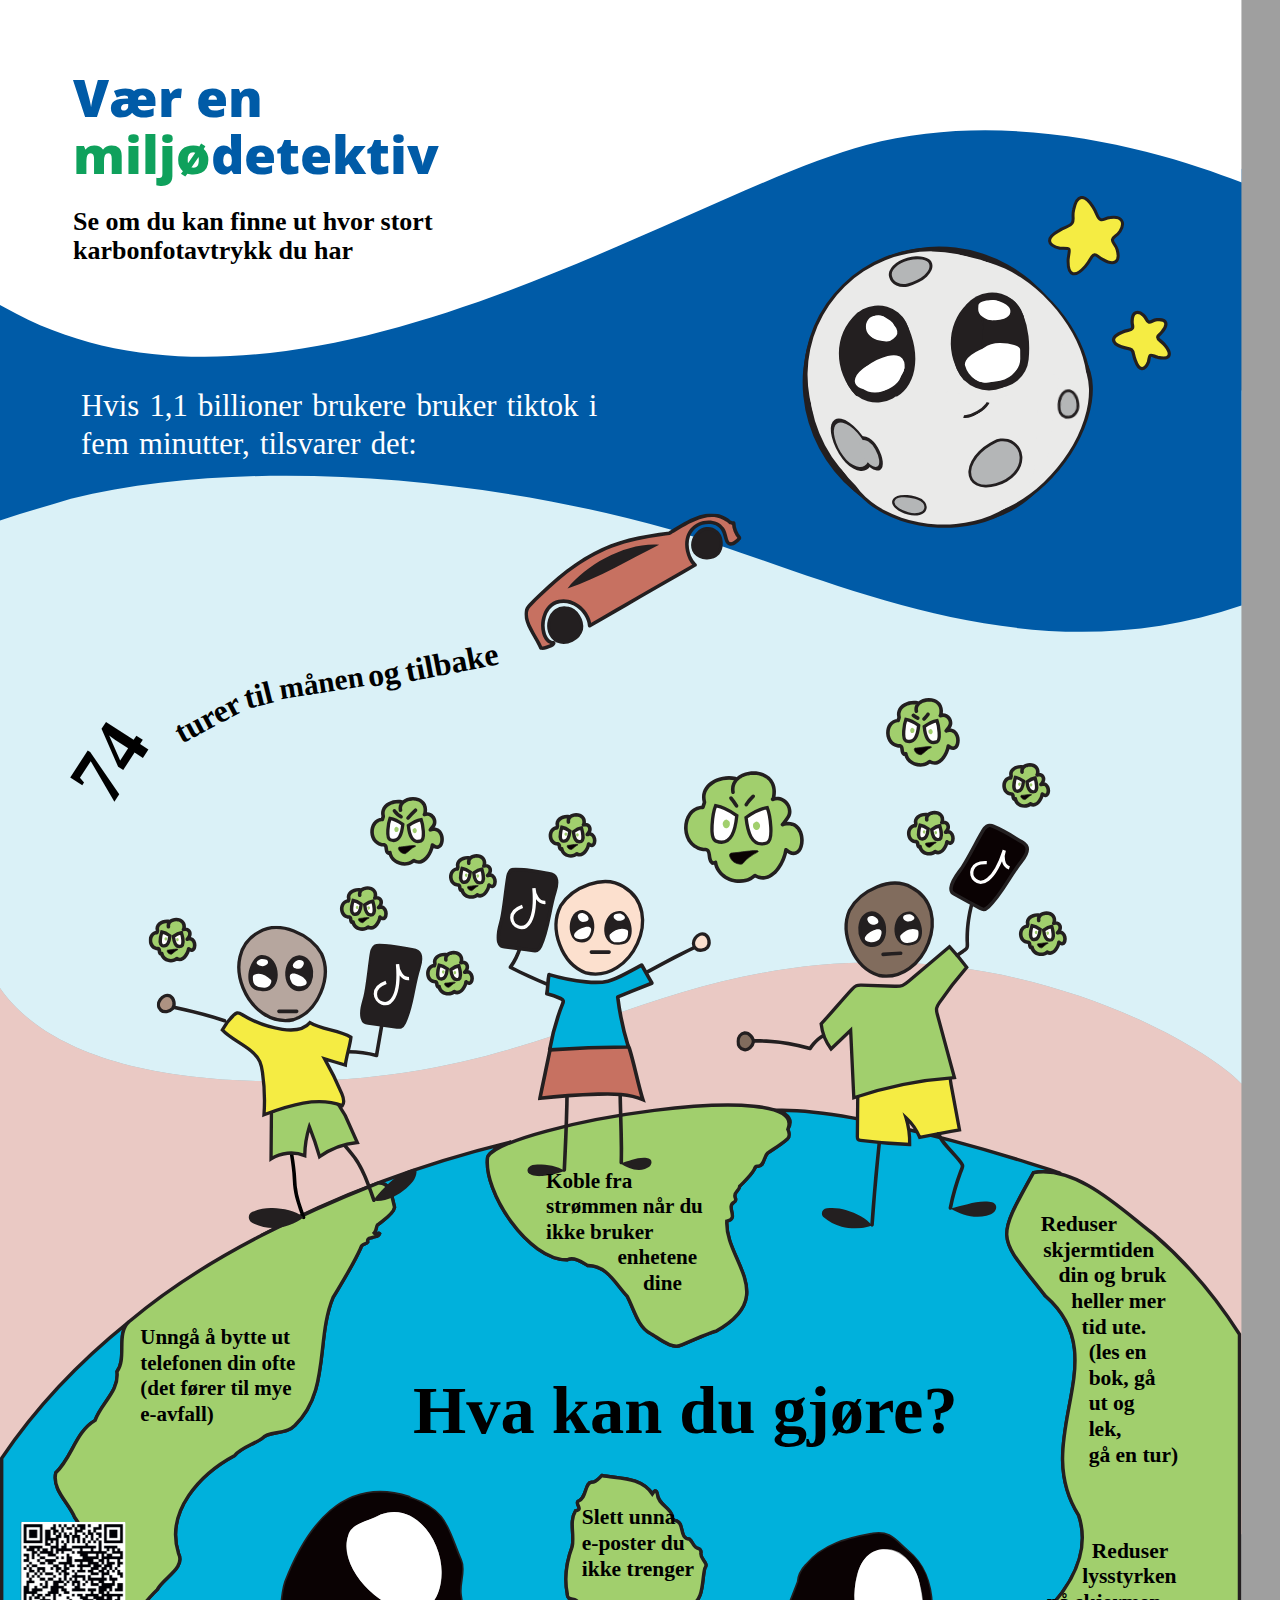
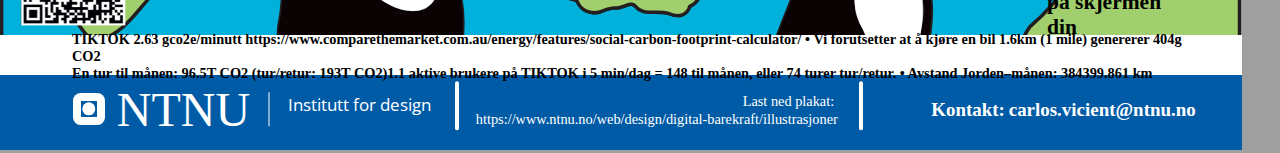
==== commit 83e2fe44: "added people jumping/bouncing css animation" ====
--- a/index.html
+++ b/index.html
@@ -7,6 +7,7 @@
     <link rel="stylesheet" href="assets/styles/moonAnimation.css" />
     <link rel="stylesheet" href="assets/styles/carAnimation.css" />
     <link rel="stylesheet" href="assets/styles/taglineAnimations.css" />
+    <link rel="stylesheet" href="assets/styles/peopleJumpAnimation.css" />
     <!--Font used for "institutt for design" in footer of poster-->
     <link rel="preconnect" href="https://fonts.googleapis.com" />
     <link rel="preconnect" href="https://fonts.gstatic.com" crossorigin />
--- a/assets/styles/peopleJumpAnimation.css
+++ b/assets/styles/peopleJumpAnimation.css
@@ -0,0 +1,15 @@
+.people__container {
+  animation: peopleJumpAnimation 10s infinite;
+}
+
+@keyframes peopleJumpAnimation {
+  79% {
+    bottom: 14.7%;
+  }
+  81% {
+    bottom: 16%;
+  }
+  86% {
+    bottom: 14.7%;
+  }
+}/*# sourceMappingURL=peopleJumpAnimation.css.map */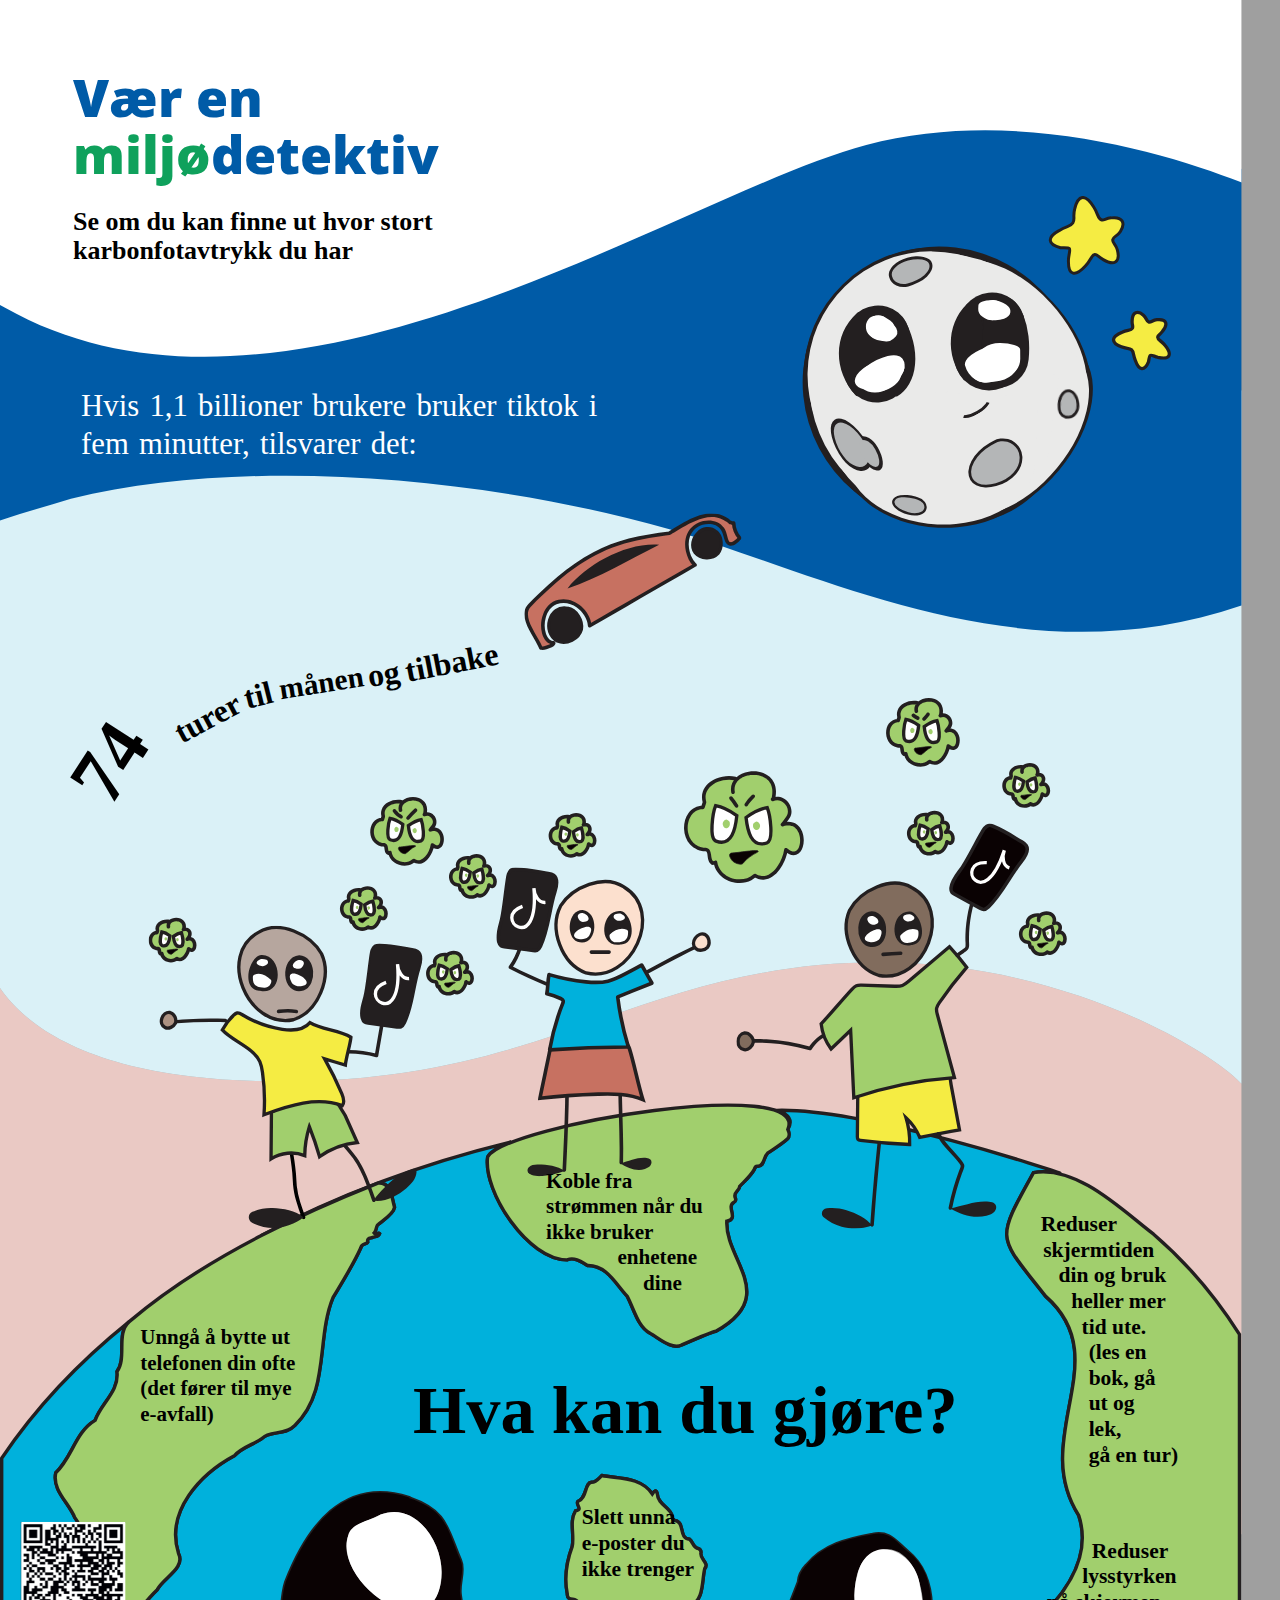
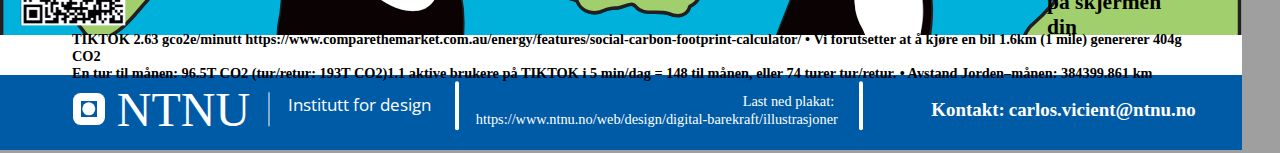
==== commit a7e5188c: "added the animations i was supposed to do" ====
--- a/index.html
+++ b/index.html
@@ -283,7 +283,17 @@
               <path
                 class="left-person__hand--left"
                 d="M5.47229 116.039C-3.40543 108.153 8.0926 92.1456 18.6171 96.8833C24.1273 100.234 25.6264 109.244 21.7254 114.33C17.9637 118.392 9.73859 120.172 5.47229 116.039Z"
-              ></path>
+              >
+                <animate
+                  attributeName="d"
+                  values="
+                  M5.47229 116.039C-3.40543 108.153 8.0926 92.1456 18.6171 96.8833C24.1273 100.234 25.6264 109.244 21.7254 114.33C17.9637 118.392 9.73859 120.172 5.47229 116.039Z;
+                  M20.6147 177.243C8.74036 177.198 6.78107 157.587 17.809 154.181C24.1584 153.052 31.2409 158.819 31.6775 165.214C31.5415 170.748 26.5483 177.523 20.6147 177.243Z;
+                  M5.47229 116.039C-3.40543 108.153 8.0926 92.1456 18.6171 96.8833C24.1273 100.234 25.6264 109.244 21.7254 114.33C17.9637 118.392 9.73859 120.172 5.47229 116.039Z"
+                  dur="4"
+                  repeatCount="indefinite"
+                ></animate>
+              </path>
               <path
                 class="left-person__arm--right"
                 d="M265.012 176.12C277.624 176.315 290.14 177.984 302.361 181.102C303.574 181.412 305.201 180.71 305.436 179.356C308.582 161.275 311.729 143.193 314.875 125.112C315.106 123.783 314.519 122.419 313.129 122.037C311.924 121.706 310.286 122.445 310.053 123.783C306.907 141.864 303.761 159.945 300.615 178.027L303.69 176.281C291.056 173.058 278.049 171.322 265.012 171.12C261.794 171.07 261.793 176.07 265.012 176.12Z"
@@ -291,7 +301,17 @@
               <path
                 class="left-person__arm--left"
                 d="M94.2354 128.491C76.7123 122.696 58.9265 117.705 40.9422 113.556C35.8377 112.379 30.7175 111.271 25.5841 110.227C24.2623 109.958 22.8837 110.609 22.5088 111.973C22.1695 113.208 22.9256 114.778 24.2549 115.048C42.3408 118.727 60.2557 123.233 77.9239 128.57C82.9387 130.085 87.9325 131.667 92.9062 133.312C95.9682 134.325 97.281 129.498 94.2354 128.491Z"
-              ></path>
+              >
+                <animate
+                  attributeName="d"
+                  values="
+                  M94.2354 128.491C76.7123 122.696 58.9265 117.705 40.9422 113.556C35.8377 112.379 30.7175 111.271 25.5841 110.227C24.2623 109.958 22.8837 110.609 22.5088 111.973C22.1695 113.208 22.9256 114.778 24.2549 115.048C42.3408 118.727 60.2557 123.233 77.9239 128.57C82.9387 130.085 87.9325 131.667 92.9062 133.312C95.9682 134.325 97.281 129.498 94.2354 128.491Z;
+                  M95.4357 127.89C78.4589 135.13 61.8159 143.146 45.5815 151.926C40.9737 154.418 36.4001 156.973 31.8587 159.584C30.6893 160.256 30.0855 161.656 30.7064 162.928C31.2684 164.078 32.8737 164.756 34.0498 164.08C50.0499 154.88 66.4689 146.415 83.2518 138.735C88.0153 136.555 92.8081 134.44 97.6267 132.385C100.593 131.12 98.3863 126.631 95.4357 127.89Z;
+                  M94.2354 128.491C76.7123 122.696 58.9265 117.705 40.9422 113.556C35.8377 112.379 30.7175 111.271 25.5841 110.227C24.2623 109.958 22.8837 110.609 22.5088 111.973C22.1695 113.208 22.9256 114.778 24.2549 115.048C42.3408 118.727 60.2557 123.233 77.9239 128.57C82.9387 130.085 87.9325 131.667 92.9062 133.312C95.9682 134.325 97.281 129.498 94.2354 128.491Z"
+                  dur="4"
+                  repeatCount="indefinite"
+                ></animate>
+              </path>
             </g>
             <g class="left-person__head--wrapper">
               <path
@@ -325,7 +345,17 @@
               <path
                 class="left-person__mouth"
                 d="M168.51 120.537C176.646 120.537 184.782 120.537 192.918 120.537C196.136 120.537 196.141 115.537 192.918 115.537C184.782 115.537 176.646 115.537 168.51 115.537C165.292 115.537 165.287 120.537 168.51 120.537Z"
-              ></path>
+              >
+                <animate
+                  attributeName="d"
+                  values="
+                  M168.51 120.537C176.646 120.537 184.782 120.537 192.918 120.537C196.136 120.537 196.141 115.537 192.918 115.537C184.782 115.537 176.646 115.537 168.51 115.537C165.292 115.537 165.287 120.537 168.51 120.537Z;
+                  M166.51 120.537C173 114 181.5 113 190.918 120.537C193.5 122 195.25 118.544 190.918 116C179 109 173 111.5 166.51 115.537C161.071 118.5 164 122.5 166.51 120.537Z;
+                  M168.51 120.537C176.646 120.537 184.782 120.537 192.918 120.537C196.136 120.537 196.141 115.537 192.918 115.537C184.782 115.537 176.646 115.537 168.51 115.537C165.292 115.537 165.287 120.537 168.51 120.537Z"
+                  dur="8"
+                  repeatCount="indefinite"
+                ></animate>
+              </path>
             </g>
             <g class="left-person__phone">
               <!--CHANGED "PHONE" INTO "LEFT-PERSON__PHONE"-->
--- a/assets/styles/carAnimation.css
+++ b/assets/styles/carAnimation.css
@@ -21,20 +21,20 @@
     top: 23%;
     rotate: 20deg;
   }
-  55% {
+  40% {
     top: 18.2%;
     left: 80%;
     scale: 60%;
     rotate: 0deg;
     transform: rotateY(0deg) rotate(0deg);
   }
-  59% {
+  44% {
     z-index: 1;
   }
-  60% {
+  45% {
     z-index: 2;
   }
-  70% {
+  54% {
     top: 18.2%;
     left: 80%;
     scale: 60%;
--- a/assets/styles/peopleJumpAnimation.css
+++ b/assets/styles/peopleJumpAnimation.css
@@ -3,13 +3,13 @@
 }
 
 @keyframes peopleJumpAnimation {
-  79% {
+  80% {
     bottom: 14.7%;
   }
-  81% {
+  82% {
     bottom: 16%;
   }
-  86% {
+  87% {
     bottom: 14.7%;
   }
 }/*# sourceMappingURL=peopleJumpAnimation.css.map */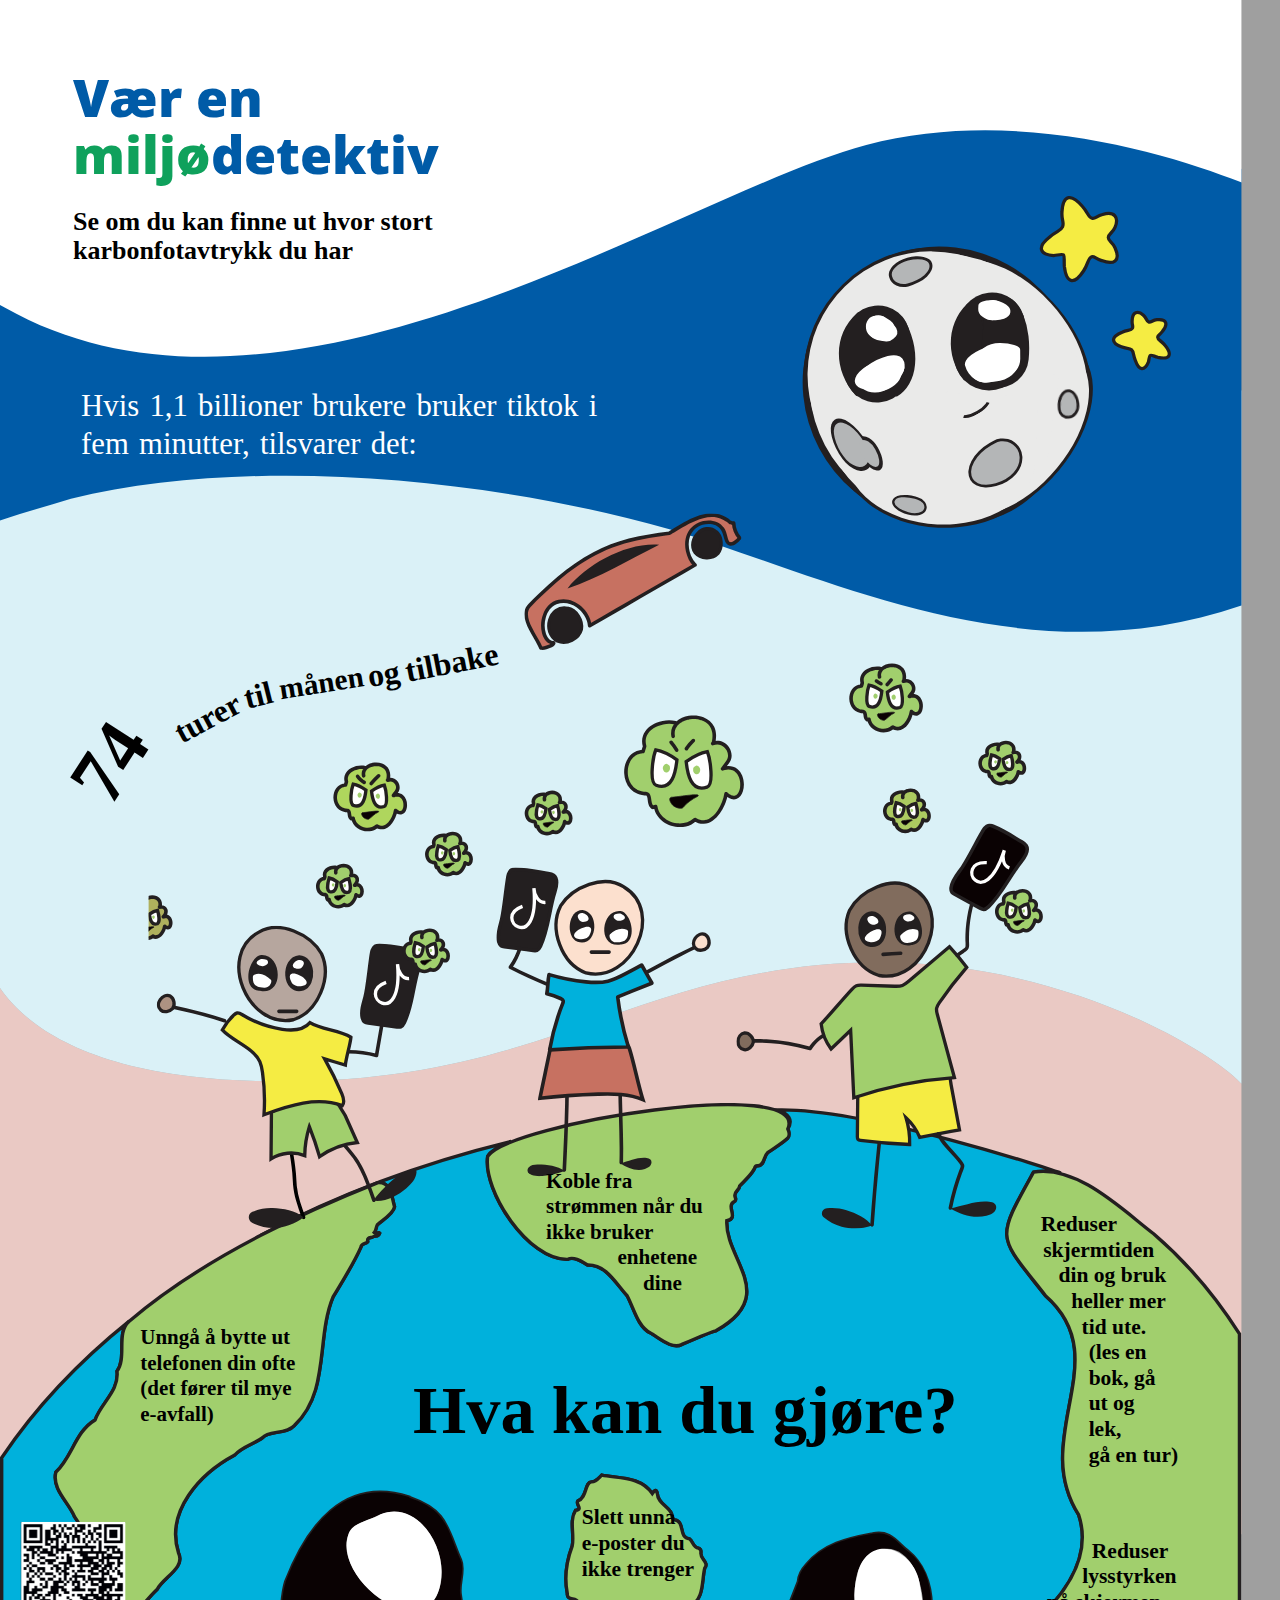
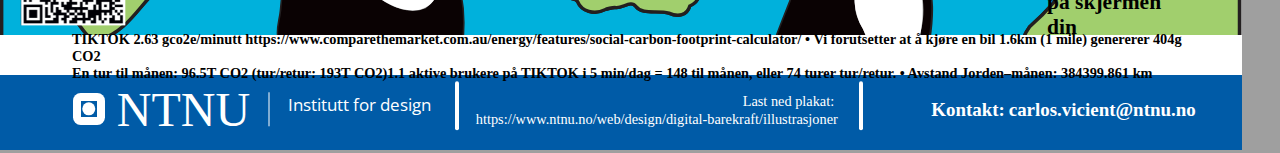
==== commit 4afe932a: "Wrote all particle animations and created SCSS file" ====
--- a/index.html
+++ b/index.html
@@ -4,13 +4,10 @@
     <meta charset="UTF-8" />
     <meta name="viewport" content="width=device-width, initial-scale=1.0" />
     <link rel="stylesheet" href="assets/styles/style.css" />
-    <link rel="stylesheet" href="assets/styles/moonAnimation.css" />
-    <link rel="stylesheet" href="assets/styles/carAnimation.css" />
-    <link rel="stylesheet" href="assets/styles/taglineAnimations.css" />
-    <link rel="stylesheet" href="assets/styles/peopleJumpAnimation.css" />
     <!--Font used for "institutt for design" in footer of poster-->
     <link rel="preconnect" href="https://fonts.googleapis.com" />
     <link rel="preconnect" href="https://fonts.gstatic.com" crossorigin />
+    <link rel="stylesheet" href="assets/styles/particlesanimation.css">
     <link
       href="https://fonts.googleapis.com/css2?family=Open+Sans:ital,wght@0,300..800;1,300..800&display=swap"
       rel="stylesheet"
@@ -108,120 +105,39 @@
             <path
               class="earth__water"
               d="M1362.65 855.452C1367.54 847.064 1365.27 836.088 1375.48 829.906C1388.69 791.323 1375.04 747.814 1400.69 712.474C1440.69 677.598 1487.81 622.098 1467.41 560.402C1399.57 453.333 1520.12 347.699 1422.22 262.119C1356.59 178.647 1353.74 188.189 1405.98 94.12C1416.95 91.3312 1441.67 94.7068 1441.67 94.7068C1441.87 94.2512 1178.73 6.32727 1056.99 9.37531C1072.95 14.4907 1079.36 22.8661 1071.72 35.3148C1071.72 35.3148 1075.69 43.5574 1071.41 48.0167C1063.93 54.9649 1052.93 61.5472 1044.14 67.6299C1038.45 72.7378 1040.11 85.6878 1030.67 85.4272C1027.27 85.0311 1026.75 87.2189 1026.12 89.6583C1021.24 98.6308 1013.18 105.334 1006.2 112.716C1005.78 119.733 996.521 120.67 1000.31 128.77C1001.19 130.571 1000.75 133.426 998.394 134.367C987.046 140.843 1005.98 156.723 988.708 160.178C985.751 212.917 1060.44 261.877 973.844 309.9C968.791 310.542 927.54 328.418 927.54 328.418C914.394 336.167 894.987 318.139 884.322 312.627C867.641 304.006 862.452 279.629 853.118 262.165C837.438 245.537 825.389 219.943 799.316 220.473C791.53 215.704 780.938 208.315 771.784 212.765C718.545 213.377 656.813 120.131 663.389 72.6864C665.992 66.2305 677.673 59.2854 695.547 52.3685C578.253 80.868 461.559 123.466 354.86 180.04C407.365 152.922 461.477 129.359 514.105 108.365C532.368 106.591 533.002 128.78 536.717 141.149C535.53 150.047 521.696 158.577 514.334 164.712C511.502 165.548 512.502 173.173 509.005 176.356C511.428 180.066 514.068 174.78 516.372 177.139C515.058 182.024 510.246 180.439 507.231 182.124C504.419 183.695 498.737 182.3 500.261 188.633C498.537 191.857 491.287 190.233 490.859 196.361C480.562 219.478 466.042 242.226 453.095 263.858C429.583 320.438 449.162 392.127 400.734 438.421C389.16 451.388 365.525 444.983 357.23 455.127C347.207 463.107 329.006 467.483 319.325 478.817C272.256 504.005 224.568 555.062 242.852 612.195C252.594 632.091 222.43 645.161 213.883 661.42C188.981 684.758 171.98 719.154 137.212 729.195C117.127 735.561 111.872 707.677 97.2695 700.304C61.4668 660.672 136.036 606.794 101.457 562.865C93.5947 543.238 70.4912 525.686 75.9097 502.369C98.3623 481.761 102.108 447.39 129.368 431.179C137.932 407.285 162.307 391.794 159.143 364.851C173.034 346.645 157.278 312.495 175.834 296.777C108.118 351.109 48.9951 413.083 2.30078 482.651V876.45H366.143C370.04 828.264 367.064 779.04 380.218 732.37C375.266 717.755 381.69 703.886 382.792 689.684C383.965 676.582 384.571 663.392 388.796 650.766C417.507 576.914 467.393 507.281 556.508 536.045C556.726 536.918 557.145 537.521 558.184 537.288C608.749 554.833 607.838 578.771 626.464 621.583C632.917 635.896 623.213 653.529 626.174 669.387C636.17 718.54 623.281 767.739 612.863 815.465C612.086 819.469 613.121 824.283 607.963 826.3C607.296 826.561 607.272 826.937 607.419 827.567C609.988 838.568 602.054 848.149 603.153 858.976C603.514 862.534 600.295 864.799 599.229 868.008C598.299 870.807 597.573 873.625 596.956 876.45H1024.61C1022.12 797.477 1058.68 723.507 1086.11 651.16C1086.66 642.079 1091.13 634.46 1096.93 628.231C1120.31 600.058 1152.46 592.528 1187.03 586.134C1210.48 581.108 1218.92 596.429 1234.45 609.295C1307.23 668.97 1234.08 797.28 1243.64 876.45H1349.59C1351.98 868.645 1356.28 861.349 1362.65 855.452ZM958.652 632.765C954.468 649.726 958.223 675.842 938.377 684.201C934.355 697.351 922.555 699.297 909.912 693.962C894.852 689.214 873.968 697.011 864.792 684.506C858.552 676.004 846.654 687.513 837.821 686.398C833.426 685.844 824.479 688.449 823.072 689.188C808.503 696.837 791.309 691.691 785.748 678.342C783.741 671.762 770.947 677.646 771.744 667.3C767.691 646.649 770.498 623.829 778.363 602.921C781.859 587.331 773.936 568.428 782.954 554.204C794.13 552.641 782.366 545.619 786.147 541.401C798.662 537.437 795.402 515.091 804.82 515.38C811.615 515.283 814.585 509.909 818.745 506.141C841.339 510.736 871.562 507.675 887.391 531.295C889.814 527.874 892.315 523.996 894.18 531.213C894.602 545.935 913.291 550.109 914.215 561.323C914.05 564.162 914.502 566.21 918.134 567.155C932.442 570.047 922.624 591.475 937.946 592.874C942.721 595.94 942.645 604.609 949.966 605.495C953.101 606.461 953.608 608.08 953.592 610.697C950.975 619.954 965.273 624.599 958.652 632.765Z"
-            >
-              <animateTransform
-                attributeType="XML"
-                attributeName="transform"
-                values="0,0; 0,6; 0,-8; 0,0; 0,0"
-                keyTimes="0; 0.78; 0.8; 0.85; 1"
-                dur="10s"
-                repeatCount="indefinite"
-              />
-            </path>
+            ></path>
             <path
               class="earth__eye earth__eye"
               d="M1247.75 819.338C1252.15 757.936 1295.64 653.763 1234.45 609.292C1218.92 596.476 1210.5 581.073 1187.03 586.133C1152.45 592.55 1120.31 600.034 1096.93 628.234C1091.13 634.461 1086.66 642.079 1086.11 651.162C1058.68 723.508 1022.12 797.475 1024.61 876.45H1069.73C1075.91 869.693 1085.12 870.05 1093.52 869.296C1099.38 868.598 1103.97 872.572 1107.84 876.45H1243.64C1243.01 857.205 1243.75 838.224 1247.75 819.338ZM1194.52 750.433C1192.09 749.068 1190.32 747.067 1188.99 744.683C1183.69 735.115 1177.68 725.862 1173.89 715.573C1168.91 706.26 1163.85 696.669 1163.16 685.607C1161.39 662.82 1162.54 626.673 1183.86 613.254C1268.46 565.377 1287.41 788.45 1194.52 750.433Z"
-            >
-              <animateTransform
-                attributeType="XML"
-                attributeName="transform"
-                values="0,0; 0,6; 0,-8; 0,0; 0,0"
-                keyTimes="0; 0.78; 0.8; 0.85; 1"
-                dur="10s"
-                repeatCount="indefinite"
-              />
-            </path>
+            ></path>
             <path
               class="earth__flare"
               d="M1252 722.788C1256.14 701.393 1256.47 679.58 1251.74 658.281C1247.32 607.088 1181.44 581.159 1166.47 640.97C1159.54 665.09 1160.34 693.865 1173.89 715.572C1177.68 725.862 1183.69 735.115 1188.99 744.682C1190.32 747.067 1192.09 749.068 1194.52 750.433C1214.76 761.819 1249.32 749.443 1252 722.788Z"
-            >
-              <animateTransform
-                attributeType="XML"
-                attributeName="transform"
-                values="0,0; 0,6; 0,-8; 0,0; 0,0"
-                keyTimes="0; 0.78; 0.8; 0.85; 1"
-                dur="10s"
-                repeatCount="indefinite"
-              />
-            </path>
+            ></path>
             <path
               class="earth__eye earth__eye"
               d="M603.152 858.976C602.053 848.149 609.988 838.568 607.418 827.567C607.271 826.937 607.296 826.561 607.962 826.3C613.12 824.282 612.086 819.469 612.865 815.466C623.279 767.751 636.168 718.528 626.173 669.387C623.211 653.462 632.914 635.996 626.468 621.582C607.853 578.839 608.765 554.814 558.184 537.288C557.145 537.521 556.726 536.918 556.507 536.045C467.223 507.323 417.564 576.921 388.798 650.767C384.571 663.392 383.964 676.581 382.792 689.684C381.689 703.885 375.265 717.755 380.215 732.369C367.066 779.041 370.038 828.263 366.143 876.45H596.956C597.572 873.625 598.298 870.807 599.228 868.008C600.295 864.798 603.514 862.534 603.152 858.976ZM578.927 687.337C521.543 711.35 431.916 601.868 489.812 571.51C499.283 567.805 508.587 563.637 517.808 559.335C583.882 534.826 630.557 649.659 578.927 687.337Z"
-            >
-              <animateTransform
-                attributeType="XML"
-                attributeName="transform"
-                values="0,0; 0,6; 0,-8; 0,0; 0,0"
-                keyTimes="0; 0.78; 0.8; 0.85; 1"
-                dur="10s"
-                repeatCount="indefinite"
-              />
-            </path>
+            ></path>
             <path
               class="earth__flare"
               d="M600.568 637.482C601.172 595.545 564.429 541.282 517.807 559.335C503.934 568.021 477.973 570.043 473.632 587.669C452.385 657.841 599.45 750.657 600.568 637.482Z"
-            >
-              <animateTransform
-                attributeType="XML"
-                attributeName="transform"
-                values="0,0; 0,6; 0,-8; 0,0; 0,0"
-                keyTimes="0; 0.78; 0.8; 0.85; 1"
-                dur="10s"
-                repeatCount="indefinite"
-              />
-            </path>
+            ></path>
             <path
               class="earth__continent"
               d="M953.592 610.697C953.608 608.08 953.101 606.46 949.966 605.495C942.645 604.609 942.721 595.94 937.946 592.874C922.624 591.475 932.442 570.047 918.134 567.155C914.502 566.21 914.05 564.162 914.215 561.323C913.29 550.109 894.602 545.935 894.18 531.213C892.315 523.995 889.814 527.874 887.391 531.295C871.561 507.675 841.339 510.735 818.745 506.141C814.585 509.908 811.615 515.283 804.82 515.38C795.402 515.091 798.661 537.437 786.147 541.401C782.366 545.618 794.13 552.641 782.954 554.204C773.936 568.428 781.859 587.331 778.363 602.921C770.497 623.829 767.691 646.649 771.744 667.3C770.947 677.646 783.741 671.762 785.748 678.341C791.309 691.691 808.503 696.837 823.072 689.188C824.479 688.449 833.426 685.843 837.821 686.398C846.654 687.513 858.552 676.004 864.791 684.506C873.968 697.011 894.852 689.214 909.911 693.962C922.555 699.297 934.355 697.351 938.377 684.201C958.222 675.842 954.468 649.726 958.652 632.765C965.273 624.599 950.974 619.954 953.592 610.697Z"
-            >
-              <animateTransform
-                attributeType="XML"
-                attributeName="transform"
-                values="0,0; 0,6; 0,-8; 0,0; 0,0"
-                keyTimes="0; 0.78; 0.8; 0.85; 1"
-                dur="10s"
-                repeatCount="indefinite"
-              />
-            </path>
+            ></path>
             <path
               class="earth__continent"
               d="M1569.29 177.837C1528.07 146.65 1466.11 83.9702 1405.98 94.1202C1353.56 188.954 1356.55 178.142 1422.23 262.119C1520.12 347.699 1399.57 453.333 1467.41 560.403C1487.81 622.098 1440.69 677.598 1400.69 712.474C1375.04 747.814 1388.69 791.323 1375.47 829.906C1365.27 836.088 1367.54 847.064 1362.65 855.452C1356.28 861.349 1351.98 868.646 1349.59 876.45H1677.05C1680.09 875.754 1683.09 875.204 1686.08 874.781V314.055C1654.27 264.015 1616.02 218.002 1569.29 177.837Z"
-            >
-              <animateTransform
-                attributeType="XML"
-                attributeName="transform"
-                values="0,0; 0,6; 0,-8; 0,0; 0,0"
-                keyTimes="0; 0.78; 0.8; 0.85; 1"
-                dur="10s"
-                repeatCount="indefinite"
-              />
-            </path>
+            ></path>
             <path
               class="earth__continent"
               d="M663.389 72.6864C656.813 120.131 718.545 213.377 771.783 212.765C780.938 208.315 791.53 215.704 799.316 220.473C825.388 219.943 837.438 245.537 853.117 262.165C862.452 279.629 867.641 304.006 884.322 312.627C894.987 318.139 914.394 336.167 927.539 328.419C927.539 328.419 968.791 310.542 973.846 309.898C1060.43 261.798 985.802 213.114 988.707 160.178C1005.98 156.723 987.046 140.843 998.393 134.367C1000.75 133.426 1001.19 130.571 1000.31 128.77C996.521 120.67 1005.78 119.733 1006.2 112.716C1013.18 105.334 1021.24 98.6308 1026.12 89.6583C1026.75 87.2189 1027.27 85.0311 1030.67 85.4272C1040.11 85.6878 1038.45 72.7378 1044.14 67.6299C1052.93 61.5472 1063.93 54.9649 1071.41 48.0167C1075.69 43.5574 1071.72 35.3148 1071.72 35.3148C1103.7 -38.2612 691.509 27.7777 663.389 72.6864Z"
-            >
-              <animateTransform
-                attributeType="XML"
-                attributeName="transform"
-                values="0,0; 0,6; 0,-8; 0,0; 0,0"
-                keyTimes="0; 0.78; 0.8; 0.85; 1"
-                dur="10s"
-                repeatCount="indefinite"
-              />
-            </path>
+            ></path>
             <path
               class="earth__continent"
               d="M159.142 364.851C162.306 391.794 137.931 407.285 129.367 431.179C102.108 447.39 98.3617 481.761 75.9091 502.369C70.4906 525.685 93.5941 543.238 101.456 562.865C136.035 606.794 61.4662 660.672 97.269 700.303C111.871 707.676 117.127 735.56 137.212 729.195C171.979 719.154 188.98 684.757 213.883 661.42C222.43 645.161 252.593 632.091 242.851 612.194C224.567 555.061 272.255 504.004 319.325 478.817C329.005 467.483 347.206 463.107 357.23 455.127C365.525 444.983 389.159 451.388 400.734 438.421C449.162 392.127 429.583 320.437 453.095 263.858C466.041 242.226 480.562 219.478 490.859 196.361C491.287 190.233 498.536 191.857 500.261 188.633C498.736 182.3 504.419 183.695 507.231 182.124C510.245 180.439 515.057 182.024 516.371 177.139C514.067 174.78 511.427 180.066 509.004 176.355C512.502 173.172 511.502 165.548 514.334 164.711C521.695 158.576 535.529 150.047 536.717 141.149C533.001 128.78 532.368 106.591 514.105 108.365C461.476 129.359 407.364 152.922 354.86 180.04C290.921 213.063 229.371 251.362 175.821 296.788C157.285 312.512 173.03 346.649 159.142 364.851Z"
-            >
-              <animateTransform
-                attributeType="XML"
-                attributeName="transform"
-                values="0,0; 0,6; 0,-8; 0,0; 0,0"
-                keyTimes="0; 0.78; 0.8; 0.85; 1"
-                dur="10s"
-                repeatCount="indefinite"
-              />
-            </path>
+            ></path>
           </g>
         </svg>
       </div>
@@ -283,17 +199,7 @@
               <path
                 class="left-person__hand--left"
                 d="M5.47229 116.039C-3.40543 108.153 8.0926 92.1456 18.6171 96.8833C24.1273 100.234 25.6264 109.244 21.7254 114.33C17.9637 118.392 9.73859 120.172 5.47229 116.039Z"
-              >
-                <animate
-                  attributeName="d"
-                  values="
-                  M5.47229 116.039C-3.40543 108.153 8.0926 92.1456 18.6171 96.8833C24.1273 100.234 25.6264 109.244 21.7254 114.33C17.9637 118.392 9.73859 120.172 5.47229 116.039Z;
-                  M20.6147 177.243C8.74036 177.198 6.78107 157.587 17.809 154.181C24.1584 153.052 31.2409 158.819 31.6775 165.214C31.5415 170.748 26.5483 177.523 20.6147 177.243Z;
-                  M5.47229 116.039C-3.40543 108.153 8.0926 92.1456 18.6171 96.8833C24.1273 100.234 25.6264 109.244 21.7254 114.33C17.9637 118.392 9.73859 120.172 5.47229 116.039Z"
-                  dur="4"
-                  repeatCount="indefinite"
-                ></animate>
-              </path>
+              ></path>
               <path
                 class="left-person__arm--right"
                 d="M265.012 176.12C277.624 176.315 290.14 177.984 302.361 181.102C303.574 181.412 305.201 180.71 305.436 179.356C308.582 161.275 311.729 143.193 314.875 125.112C315.106 123.783 314.519 122.419 313.129 122.037C311.924 121.706 310.286 122.445 310.053 123.783C306.907 141.864 303.761 159.945 300.615 178.027L303.69 176.281C291.056 173.058 278.049 171.322 265.012 171.12C261.794 171.07 261.793 176.07 265.012 176.12Z"
@@ -301,17 +207,7 @@
               <path
                 class="left-person__arm--left"
                 d="M94.2354 128.491C76.7123 122.696 58.9265 117.705 40.9422 113.556C35.8377 112.379 30.7175 111.271 25.5841 110.227C24.2623 109.958 22.8837 110.609 22.5088 111.973C22.1695 113.208 22.9256 114.778 24.2549 115.048C42.3408 118.727 60.2557 123.233 77.9239 128.57C82.9387 130.085 87.9325 131.667 92.9062 133.312C95.9682 134.325 97.281 129.498 94.2354 128.491Z"
-              >
-                <animate
-                  attributeName="d"
-                  values="
-                  M94.2354 128.491C76.7123 122.696 58.9265 117.705 40.9422 113.556C35.8377 112.379 30.7175 111.271 25.5841 110.227C24.2623 109.958 22.8837 110.609 22.5088 111.973C22.1695 113.208 22.9256 114.778 24.2549 115.048C42.3408 118.727 60.2557 123.233 77.9239 128.57C82.9387 130.085 87.9325 131.667 92.9062 133.312C95.9682 134.325 97.281 129.498 94.2354 128.491Z;
-                  M95.4357 127.89C78.4589 135.13 61.8159 143.146 45.5815 151.926C40.9737 154.418 36.4001 156.973 31.8587 159.584C30.6893 160.256 30.0855 161.656 30.7064 162.928C31.2684 164.078 32.8737 164.756 34.0498 164.08C50.0499 154.88 66.4689 146.415 83.2518 138.735C88.0153 136.555 92.8081 134.44 97.6267 132.385C100.593 131.12 98.3863 126.631 95.4357 127.89Z;
-                  M94.2354 128.491C76.7123 122.696 58.9265 117.705 40.9422 113.556C35.8377 112.379 30.7175 111.271 25.5841 110.227C24.2623 109.958 22.8837 110.609 22.5088 111.973C22.1695 113.208 22.9256 114.778 24.2549 115.048C42.3408 118.727 60.2557 123.233 77.9239 128.57C82.9387 130.085 87.9325 131.667 92.9062 133.312C95.9682 134.325 97.281 129.498 94.2354 128.491Z"
-                  dur="4"
-                  repeatCount="indefinite"
-                ></animate>
-              </path>
+              ></path>
             </g>
             <g class="left-person__head--wrapper">
               <path
@@ -345,17 +241,7 @@
               <path
                 class="left-person__mouth"
                 d="M168.51 120.537C176.646 120.537 184.782 120.537 192.918 120.537C196.136 120.537 196.141 115.537 192.918 115.537C184.782 115.537 176.646 115.537 168.51 115.537C165.292 115.537 165.287 120.537 168.51 120.537Z"
-              >
-                <animate
-                  attributeName="d"
-                  values="
-                  M168.51 120.537C176.646 120.537 184.782 120.537 192.918 120.537C196.136 120.537 196.141 115.537 192.918 115.537C184.782 115.537 176.646 115.537 168.51 115.537C165.292 115.537 165.287 120.537 168.51 120.537Z;
-                  M166.51 120.537C173 114 181.5 113 190.918 120.537C193.5 122 195.25 118.544 190.918 116C179 109 173 111.5 166.51 115.537C161.071 118.5 164 122.5 166.51 120.537Z;
-                  M168.51 120.537C176.646 120.537 184.782 120.537 192.918 120.537C196.136 120.537 196.141 115.537 192.918 115.537C184.782 115.537 176.646 115.537 168.51 115.537C165.292 115.537 165.287 120.537 168.51 120.537Z"
-                  dur="8"
-                  repeatCount="indefinite"
-                ></animate>
-              </path>
+              ></path>
             </g>
             <g class="left-person__phone">
               <!--CHANGED "PHONE" INTO "LEFT-PERSON__PHONE"-->
@@ -560,7 +446,15 @@
           <path
             class="particle__fill"
             d="M28.4537 308.355C20.754 306.552 9.6456 311.719 12.3236 320.799L11.4709 323.496C-0.412211 323.868 -0.959971 345.027 12.6699 345.669C16.0766 345.669 13.7387 351.052 16.6217 352.866L18.0947 352.46C19.5076 361.633 32.26 365.476 38.8241 359.321C46.9188 364.403 54.2525 353.155 55.1651 345.762C66.2038 354.882 67.0126 327.677 53.3041 332.601C59.6712 327.042 57.4657 317 48.1282 319.321L48.4673 319.043C53.1458 300.878 24.7906 302.361 27.3203 315.533"
-          ></path>
+          >
+          <animate
+          attributeType="XML"
+          attributeName="fill"
+          values="#A1CF6D; red; #A1CF6D"
+          dur="10s" 
+          repeatCount="indefinite"         
+          />
+        </path>
           <path
             class="particle__mouth"
             d="M26.4335 347.528C24.6555 347.988 25.7988 350.02 26.6256 351.192C28.108 353.056 30.3334 353.364 31.5029 353.385C34.4235 351.709 36.5205 348.465 40.3098 347.034C41.5271 344.831 28.348 347.834 26.4335 347.528Z"
@@ -620,7 +514,14 @@
           <path
             class="particle__fill"
             d="M349.181 143.494C336.998 140.641 319.422 148.817 323.659 163.184L322.31 167.452C303.507 168.04 302.641 201.519 324.207 202.535C329.597 202.535 325.898 211.052 330.46 213.923L332.791 213.281C335.026 227.795 355.204 233.875 365.59 224.137C378.927 232.239 389.615 214.472 391.446 202.682C408.216 217.327 410.974 174.45 388.502 181.859L392.53 176.635C398.694 168.599 389.636 156.895 380.312 160.845L380.848 160.405C387.887 130.455 342.649 135.194 347.388 154.851"
-          ></path>
+          >
+          <animate
+          attributeType="XML"
+          attributeName="fill"
+          values="#A1CF6D; yellow; #A1CF6D"
+          dur="10s" 
+          repeatCount="indefinite"         
+          /></path>
           <path
             class="particle__mouth"
             d="M345.985 205.477C343.171 206.205 344.981 209.42 346.289 211.274C348.634 214.223 352.155 214.71 354.006 214.744C358.627 212.092 361.945 206.96 367.941 204.695C370.953 201.293 348.323 205.907 345.985 205.477Z"
@@ -718,31 +619,94 @@
           <path
             class="particle__fill"
             d="M580.066 163.969C572.367 162.167 561.258 167.333 563.936 176.414L563.083 179.111C551.2 179.483 550.653 200.641 564.282 201.283C567.689 201.283 565.351 206.666 568.234 208.481L569.707 208.075C571.12 217.248 583.873 221.091 590.437 214.936C598.531 220.018 605.865 208.769 606.778 201.377C617.816 210.496 618.625 183.292 604.917 188.216C611.284 182.656 609.078 172.615 599.741 174.936L600.08 174.657C604.758 156.493 576.403 157.976 578.933 171.147"
-          ></path>
+          >
+          <animateTransform
+          attributeType="XML"
+          attributeName="transform"
+          type="scale"
+          values="1; 1 ; 0.3; 0.3; 1;"
+          dur="12"
+          repeatCount="indefinite"
+        />
+        </path>
           <path
             class="particle__mouth"
             d="M578.046 203.143C576.268 203.603 577.411 205.634 578.238 206.806C579.72 208.67 581.946 208.978 583.115 208.999C586.036 207.324 588.133 204.08 591.922 202.649C593.139 200.446 579.96 203.449 578.046 203.143Z"
-          ></path>
+          >
+          <animateTransform
+              attributeType="XML"
+              attributeName="transform"
+              type="scale"
+              values="1; 1 ; 0.3; 0.3; 1;"
+              dur="12"
+              repeatCount="indefinite"
+            />
+        </path>
           <path
             class="particle__eye"
             d="M596.914 179.233C598.372 183.956 600.696 195.278 596.723 197.846C588.468 200.64 586.409 191.058 585.781 184.456C589.231 181.994 592.912 179.936 596.914 179.233Z"
-          ></path>
+          >
+          <animateTransform
+          attributeType="XML"
+          attributeName="transform"
+          type="scale"
+          values="1; 1 ; 0.3; 0.3; 1;"
+          dur="12"
+          repeatCount="indefinite"
+        />
+        </path>
           <path
             class="particle__eye"
             d="M569.784 178.265C568.326 182.988 566.002 194.309 569.975 196.877C578.404 199.952 580.24 190.054 580.916 183.488C577.466 181.025 573.785 178.967 569.784 178.265Z"
-          ></path>
+          >
+          <animateTransform
+          attributeType="XML"
+          attributeName="transform"
+          type="scale"
+          values="1; 1 ; 0.3; 0.3; 1;"
+          dur="12"
+          repeatCount="indefinite"
+        />
+        </path>
           <path
             class="particle__pupil"
             d="M589.442 188.566C590.211 194.725 596.344 187.987 591.141 186.522C590.313 186.927 589.266 187.501 589.442 188.566Z"
-          ></path>
+          >
+          <animateTransform
+          attributeType="XML"
+          attributeName="transform"
+          type="scale"
+          values="1; 1 ; 0.3; 0.3; 1;"
+          dur="12"
+          repeatCount="indefinite"
+        />
+        </path>
           <path
             class="particle__pupil"
             d="M577.255 187.598C576.487 193.756 570.354 187.018 575.557 185.553C576.385 185.959 577.431 186.532 577.255 187.598Z"
-          ></path>
+          >
+          <animateTransform
+          attributeType="XML"
+          attributeName="transform"
+          type="scale"
+          values="1; 1 ; 0.3; 0.3; 1;"
+          dur="12"
+          repeatCount="indefinite"
+        />
+        </path>
           <path
             class="particle__outline"
             d="M580.731 161.559C571.34 159.468 558.407 165.897 561.525 177.079V175.749C561.241 176.648 560.957 177.547 560.673 178.446L563.083 176.611C555.779 176.925 551.308 183.581 551.629 190.523C551.784 193.892 552.938 197.145 555.178 199.691C556.272 200.934 557.673 201.938 559.184 202.605C560.039 202.982 560.907 203.296 561.825 203.479C562.374 203.588 562.936 203.664 563.492 203.722C563.711 203.744 563.93 203.759 564.149 203.776C564.783 203.825 564.315 203.894 564.071 203.689C563.909 203.552 563.841 203.43 563.699 203.295C563.83 203.534 563.832 203.508 563.704 203.216C563.752 203.347 563.793 203.48 563.827 203.615C563.856 203.759 563.89 203.905 563.921 204.048C563.949 204.201 563.974 204.354 563.996 204.508C563.965 204.282 563.962 204.261 563.985 204.446C564.131 205.532 564.223 206.624 564.614 207.656C565.115 208.98 566.118 210.492 567.57 210.891C568.492 211.145 569.487 210.729 570.372 210.485L567.297 208.739C569.161 219.836 584.226 223.985 592.204 216.704L589.175 217.095C599.528 223.354 608.094 210.282 609.278 201.377L605.01 203.144C607.144 204.878 609.793 206.352 612.623 205.513C614.977 204.815 616.451 202.64 617.125 200.393C618.45 195.978 617.322 190.106 613.638 187.109C610.947 184.921 607.463 184.686 604.252 185.805L606.685 189.984C609.969 187.041 612.088 182.112 610.558 177.748C608.825 172.808 603.813 171.413 599.076 172.525L601.509 176.703C603.02 175.463 603.12 172.565 603.102 170.725C603.084 168.953 602.727 167.24 602.004 165.626C600.737 162.801 598.293 160.82 595.463 159.689C590.284 157.621 583.449 158.531 579.34 162.43C576.732 164.904 575.894 168.345 576.522 171.812C576.763 173.141 578.379 173.893 579.598 173.558C580.996 173.174 581.585 171.816 581.344 170.483C581.21 169.745 581.312 170.733 581.288 170.01C581.28 169.769 581.269 169.529 581.276 169.287C581.28 169.175 581.299 169.049 581.295 168.936C581.273 168.369 581.21 169.351 581.276 169.003C581.328 168.728 581.38 168.457 581.457 168.188C581.524 167.951 581.607 167.721 581.695 167.492C581.433 168.173 581.735 167.454 581.827 167.291C581.945 167.08 582.081 166.884 582.21 166.679C582.284 166.561 582.502 166.319 582.107 166.799C582.209 166.676 582.309 166.545 582.421 166.43C582.766 166.076 583.111 165.738 583.497 165.429C583.07 165.77 583.45 165.476 583.669 165.332C583.929 165.161 584.197 165.003 584.471 164.855C584.699 164.732 584.932 164.622 585.166 164.51C585.498 164.351 584.786 164.631 585.377 164.428C585.941 164.235 586.502 164.052 587.084 163.919C587.32 163.865 587.556 163.821 587.793 163.775C588.531 163.632 587.52 163.773 588.12 163.724C588.699 163.678 589.273 163.634 589.855 163.64C590.404 163.645 590.95 163.684 591.496 163.749C590.783 163.665 591.651 163.785 591.818 163.818C592.113 163.877 592.406 163.945 592.696 164.024C592.956 164.095 593.213 164.173 593.468 164.26C593.591 164.302 594.325 164.599 593.998 164.455C593.677 164.313 594.403 164.659 594.495 164.708C594.753 164.844 595.005 164.991 595.25 165.149C595.445 165.275 595.635 165.409 595.822 165.548C595.256 165.129 596.003 165.726 596.111 165.829C596.28 165.989 596.442 166.156 596.597 166.329C596.694 166.438 596.786 166.55 596.88 166.662C597.073 166.892 596.615 166.256 596.859 166.649C597.033 166.929 597.215 167.197 597.371 167.489C597.442 167.623 597.506 167.761 597.574 167.897C597.785 168.318 597.474 167.605 597.573 167.899C597.687 168.234 597.802 168.563 597.887 168.906C597.934 169.093 598.096 170.036 598.018 169.434C598.113 170.164 598.122 170.907 598.076 171.64C598.064 171.839 598.045 172.037 598.026 172.236C597.999 172.499 598.076 171.978 597.999 172.433C597.911 172.958 597.798 173.476 597.669 173.993L598.312 172.89L597.973 173.168C595.922 174.851 598.169 177.871 600.405 177.346C601.25 177.148 601.898 177.072 602.803 177.106C603.219 177.121 602.835 177.085 603.059 177.124C603.225 177.152 603.388 177.189 603.551 177.231C603.747 177.281 603.941 177.339 604.13 177.409C603.892 177.32 604.008 177.346 604.173 177.434C604.346 177.526 604.956 177.927 604.854 177.843C604.76 177.766 605.243 178.24 605.376 178.399C605.076 178.038 605.604 178.813 605.69 178.972C605.801 179.176 605.783 179.197 605.7 178.973C605.764 179.146 605.82 179.321 605.87 179.498C605.919 179.673 606.051 180.533 606.006 180.055C606.039 180.405 606.047 180.756 606.034 181.107C606.027 181.267 606.016 181.427 606.001 181.586C605.974 181.854 606.067 181.316 605.966 181.768C605.883 182.139 605.795 182.504 605.676 182.865C605.258 184.137 604.361 185.362 603.149 186.448C601.324 188.084 603.236 191.444 605.581 190.627C606.145 190.43 606.713 190.283 607.296 190.159C607.709 190.072 606.933 190.142 607.62 190.128C607.896 190.123 608.18 190.139 608.455 190.125C609.074 190.096 608.163 190.04 608.574 190.125C608.794 190.17 609.011 190.22 609.228 190.277C609.496 190.348 609.888 190.545 609.393 190.305C609.607 190.409 609.82 190.513 610.025 190.637C610.1 190.682 610.68 191.093 610.354 190.842C610.027 190.59 610.573 191.046 610.635 191.107C610.787 191.253 610.92 191.417 611.069 191.565C611.45 191.943 610.867 191.181 611.211 191.752C611.435 192.125 611.652 192.492 611.859 192.874C611.898 192.946 611.927 193.024 611.963 193.097C612.113 193.397 611.789 192.639 611.905 192.956C611.991 193.19 612.081 193.422 612.156 193.66C612.292 194.086 612.402 194.52 612.488 194.959C612.525 195.145 612.614 195.856 612.532 195.123C612.56 195.372 612.588 195.621 612.604 195.872C612.631 196.284 612.639 196.697 612.624 197.109C612.617 197.325 612.594 197.54 612.584 197.755C612.553 198.46 612.683 197.412 612.561 197.953C612.472 198.35 612.403 198.745 612.282 199.134C612.232 199.295 612.161 199.454 612.117 199.616C612.014 199.999 612.182 199.458 612.207 199.411C612.141 199.532 612.095 199.663 612.026 199.783C611.939 199.937 611.839 200.088 611.756 200.244C611.527 200.676 611.817 200.19 611.803 200.203C611.689 200.313 611.567 200.446 611.463 200.565C611.028 201.064 611.582 200.296 611.448 200.585C611.402 200.684 610.736 200.917 611.219 200.733C611.693 200.552 611.044 200.797 610.943 200.784C610.568 200.735 611.229 200.747 611.238 200.748C611.15 200.738 610.938 200.745 610.851 200.76C610.332 200.851 611.076 200.866 610.832 200.774C610.605 200.689 610.336 200.636 610.1 200.571C609.966 200.533 609.681 200.376 610.236 200.636C610.102 200.573 609.966 200.514 609.837 200.441C609.586 200.297 609.335 200.159 609.092 200C608.976 199.924 608.863 199.844 608.749 199.765C608.318 199.464 609.017 199.992 608.545 199.609C606.753 198.152 604.57 199.175 604.278 201.377C604.323 201.039 604.242 201.548 604.219 201.655C604.171 201.886 604.128 202.118 604.075 202.348C603.977 202.778 603.862 203.204 603.734 203.626C603.477 204.479 603.177 205.302 602.819 206.067C602.013 207.791 601.018 209.456 599.743 210.842C598.636 212.046 597.352 213.073 596.004 213.481C594.497 213.937 593.26 213.721 591.698 212.777C590.715 212.183 589.484 212.424 588.669 213.168C583.356 218.017 573.351 214.751 572.118 207.41C571.894 206.077 570.239 205.334 569.043 205.664L567.57 206.07L569.496 206.322C569.562 206.367 569.466 206.363 569.337 206.055C569.181 205.679 569.441 206.377 569.31 205.984C569.245 205.788 569.193 205.589 569.147 205.388C569.111 205.23 568.975 204.432 569.032 204.815C568.95 204.271 568.9 203.723 568.817 203.179C568.557 201.472 567.793 199.869 566.124 199.159C565.273 198.797 564.393 198.827 563.492 198.722C563.888 198.768 563.056 198.639 562.912 198.607C562.521 198.52 562.141 198.403 561.759 198.283C561.613 198.238 561.466 198.18 561.323 198.123C561.73 198.287 561.37 198.14 561.294 198.102C560.994 197.952 560.7 197.799 560.415 197.624C560.315 197.563 559.53 197.005 559.943 197.33C559.692 197.132 559.453 196.917 559.224 196.693C558.997 196.47 558.785 196.236 558.576 195.995C558.511 195.921 558.289 195.622 558.574 196.005C558.491 195.894 558.405 195.779 558.33 195.661C557.986 195.125 557.673 194.584 557.402 194.006C557.115 193.392 557.511 194.31 557.37 193.919C557.322 193.786 557.271 193.654 557.225 193.52C557.122 193.218 557.03 192.912 556.95 192.602C556.878 192.326 556.825 192.048 556.763 191.769C556.733 191.631 556.713 191.488 556.69 191.348C556.787 191.945 556.679 191.248 556.673 191.164C556.631 190.594 556.603 190.027 556.621 189.455C556.631 189.135 556.658 188.817 556.685 188.498C556.691 188.418 556.755 187.97 556.705 188.304C556.654 188.646 556.769 187.979 556.783 187.906C556.899 187.325 557.053 186.75 557.249 186.19C557.311 186.013 557.599 185.35 557.379 185.829C557.521 185.52 557.673 185.215 557.841 184.919C558.008 184.626 558.192 184.345 558.382 184.067C558.641 183.687 558.411 184.021 558.353 184.092C558.479 183.937 558.609 183.785 558.744 183.638C558.969 183.392 559.211 183.167 559.456 182.942C559.553 182.853 559.659 182.768 559.763 182.687C559.294 183.052 559.835 182.655 559.907 182.612C560.198 182.439 560.487 182.273 560.788 182.117C560.885 182.066 561.224 181.938 560.755 182.121C560.918 182.058 561.081 181.999 561.247 181.946C561.59 181.835 561.935 181.758 562.286 181.681C562.418 181.652 562.902 181.606 562.393 181.657C562.623 181.634 562.853 181.621 563.083 181.611C564.224 181.562 565.15 180.863 565.494 179.775C565.729 179.034 565.978 178.295 566.198 177.549C566.524 176.446 566.145 175.296 566.061 174.446C565.942 173.249 566.011 172.618 566.477 171.474C566.331 171.833 566.658 171.132 566.665 171.118C566.79 170.887 566.927 170.664 567.071 170.444C567.232 170.197 567.462 169.911 567.855 169.511C569.272 168.071 571.067 167.177 573.091 166.624C575.19 166.051 577.416 165.938 579.402 166.38C582.537 167.078 583.875 162.259 580.731 161.559Z"
-          ></path>
+          >
+          <animateTransform
+          attributeType="XML"
+          attributeName="transform"
+          type="scale"
+          values="1; 1 ; 0.3; 0.3; 1;"
+          dur="12"
+          repeatCount="indefinite"
+        />
+        </path>
         </g>
         <g class="particle-seven">
           <path
@@ -824,7 +788,14 @@
           <path
             class="particle__fill"
             d="M1074.19 160.907C1066.49 159.104 1055.39 164.271 1058.06 173.352L1057.21 176.049C1045.33 176.421 1044.78 197.579 1058.41 198.221C1061.82 198.221 1059.48 203.604 1062.36 205.418L1063.84 205.012C1065.25 214.186 1078 218.028 1084.56 211.874C1092.66 216.956 1099.99 205.707 1100.91 198.314C1111.94 207.434 1112.75 180.229 1099.04 185.154C1105.41 179.594 1103.21 169.553 1093.87 171.873L1094.21 171.595C1098.89 153.431 1070.53 154.914 1073.06 168.085"
-          ></path>
+          >
+          <animate
+          attributeType="XML"
+          attributeName="fill"
+          values="#A1CF6D; orange; #A1CF6D"
+          dur="13s" 
+          repeatCount="indefinite"         
+          /></path>
           <path
             class="particle__mouth"
             d="M1072.17 200.08C1070.4 200.541 1071.54 202.572 1072.37 203.744C1073.85 205.608 1076.07 205.916 1077.24 205.937C1080.16 204.261 1082.26 201.018 1086.05 199.586C1087.27 197.384 1074.09 200.387 1072.17 200.08Z"
@@ -951,25 +922,7 @@
               <path
                 class="star star--large"
                 d="M33.0462 43.5789C35.8606 37.1359 31.2947 34.3266 32.3181 22.2144C33.8209 -3.43274 46.4536 -2.37323 60.9087 14.4179C69.2034 23.6215 69.4187 30.4362 75.1448 31.417C79.6248 32.1843 80.8142 28.2393 89.4988 26.1131C106.247 21.0802 113.134 29.8848 107.042 44.3076C103.548 52.6709 97.6629 53.2504 97.5979 58.5475C97.5345 63.7119 103.113 64.4721 107.043 72.8974C115.637 92.1506 104.973 97.4761 88.1986 91.0904C79.4788 88.2525 77.9416 84.6422 74.2092 85.6779C68.9631 87.1337 69.8509 94.8633 62.8577 105.386C51.1714 123.488 38.8431 126.253 35.5667 98.8878C34.7015 79.7844 39.002 81.5033 20.6218 83.9443C-0.131018 82.3754 -2.34768 71.5531 14.125 58.6026C24.6875 48.9569 30.1795 50.1414 33.0462 43.5789Z"
-              >
-                <animateTransform
-                  attributeName="transform"
-                  attributeType="XML"
-                  type="rotate"
-                  values="0 50 145; 90 60 120; 180 70 90; 270 80 30; 360 190 125"
-                  dur="30s"
-                  repeatCount="indefinite"
-                />
-                <animateTransform
-                  attributeName="transform"
-                  attributeType="XML"
-                  type="scale"
-                  values="1; 0.5; 1"
-                  dur="10s"
-                  repeatCount="indefinite"
-                  additive="sum"
-                />
-              </path>
+              ></path>
               <path
                 class="star star--small"
                 d="M130.314 216.911C126.675 213.627 123.809 216.026 116.025 212.674C99.5022 206.223 102.962 197.706 117.185 192.045C125.103 188.593 129.657 189.956 131.57 186.386C133.067 183.593 130.721 181.935 131.233 175.722C131.45 163.685 139.164 160.91 147.139 168.14C151.898 172.298 150.981 176.318 154.47 177.531C157.871 178.713 159.606 175.192 166.045 174.454C180.501 172.887 181.865 181.45 173.914 190.934C170.111 196.073 167.384 196.292 167.245 198.989C167.049 202.78 172.356 203.9 177.77 210.849C187.185 222.394 186.077 231.444 167.445 227.46C155.142 223.77 156.415 221.666 154.263 234.043C148.813 247.351 140.834 246.413 136.07 232.741C132.024 223.626 134.02 220.256 130.314 216.911Z"
--- a/assets/styles/particlesanimation.css
+++ b/assets/styles/particlesanimation.css
@@ -0,0 +1,228 @@
+.particle-one {
+  animation: 8s infinite ParticleOneMove ease-in-out;
+  transform: translate(-50%, -50%);
+  transform-origin: center;
+  transform-box: fill-box;
+}
+
+@keyframes ParticleOneMove {
+  0% {
+    transform: translateY(0);
+  }
+  25% {
+    transform: translateY(40px) rotate(10deg);
+  }
+  50% {
+    transform: translateY(-40px) rotate(-20deg);
+  }
+  75% {
+    transform: translateY(40px) rotate(10deg);
+  }
+  100% {
+    transform: translateY(0px) rotate(-360deg);
+  }
+}
+.particle-two {
+  animation: 5s infinite ParticleTwoMove ease-in-out;
+  transform: translate(-50%, -50%);
+  transform-origin: center;
+  transform-box: fill-box;
+}
+
+@keyframes ParticleTwoMove {
+  0% {
+    transform: translateY(0);
+  }
+  25% {
+    transform: translateY(20px) rotate(20deg);
+  }
+  50% {
+    transform: translateY(-20px) rotate(-20deg);
+  }
+  75% {
+    transform: translateY(20px) rotate(10deg);
+  }
+  100% {
+    transform: translateY(0px) rotate(0deg);
+  }
+}
+.particle-three {
+  animation: 5s infinite ParticleThreeMove ease-in-out;
+  transform: translate(-50%, -50%);
+  transform-origin: center;
+  transform-box: fill-box;
+}
+
+@keyframes ParticleThreeMove {
+  0% {
+    transform: translateY(0);
+  }
+  50% {
+    transform: translateY(20px);
+  }
+  100% {
+    transform: translateY(0px);
+  }
+}
+.particle-four {
+  animation: 3s infinite ParticleFourMove ease-in-out;
+  transform: translate(-50%, -50%);
+  transform-origin: center;
+  transform-box: fill-box;
+}
+
+@keyframes ParticleFourMove {
+  0% {
+    transform: translateY(-40px);
+  }
+  50% {
+    transform: translateY(20px) rotateX(360deg);
+  }
+  100% {
+    transform: translateY(-40px);
+  }
+}
+.particle-five {
+  animation: 9s infinite ParticleFiveMove ease-in-out;
+  transform: translate(-50%, -50%);
+  transform-origin: center;
+  transform-box: fill-box;
+}
+
+@keyframes ParticleFiveMove {
+  0% {
+    transform: translateY(-40px);
+  }
+  50% {
+    transform: translateY(20px);
+  }
+  100% {
+    transform: translateY(-40px);
+  }
+}
+.particle-six {
+  animation: 2s infinite ParticleSixMove ease-in-out;
+  transform: translate(-50%, -50%);
+  transform-origin: center;
+  transform-box: fill-box;
+}
+
+@keyframes ParticleSixMove {
+  0% {
+    transform: translateY(-40px) rotateX(10deg);
+  }
+  50% {
+    transform: translateY(60px) rotateX(60deg);
+  }
+  100% {
+    transform: translateY(-40px);
+  }
+}
+.particle-seven {
+  animation: 10s infinite ParticleSevenMove ease-in-out;
+  transform: translate(-50%, -50%);
+  transform-origin: center;
+  transform-box: fill-box;
+}
+
+@keyframes ParticleSevenMove {
+  0% {
+    transform: translateY(0);
+  }
+  25% {
+    transform: translateY(40px) rotate(20deg);
+  }
+  50% {
+    transform: translateY(-40px) rotate(-20deg);
+  }
+  75% {
+    transform: translateY(40px) rotate(30deg);
+  }
+  100% {
+    transform: translateY(0px);
+  }
+}
+.particle-eight {
+  animation: 10s infinite ParticleEightMove ease-in-out;
+  transform: translate(-50%, -50%);
+  transform-origin: center;
+  transform-box: fill-box;
+}
+
+@keyframes ParticleEightMove {
+  0% {
+    transform: translateY(0);
+  }
+  25% {
+    transform: translateY(40px) rotate(20deg);
+  }
+  50% {
+    transform: translateY(-40px) rotate(-20deg);
+  }
+  75% {
+    transform: translateY(40px) rotate(180deg);
+  }
+  100% {
+    transform: translateY(0px) rotate(-360deg);
+  }
+}
+.particle-nine {
+  animation: 4s infinite ParticleNineMove ease-in-out;
+  transform: translate(-50%, -50%);
+  transform-origin: center;
+  transform-box: fill-box;
+}
+
+@keyframes ParticleNineMove {
+  0% {
+    transform: rotate(20deg);
+  }
+  50% {
+    transform: rotate(-20deg);
+  }
+  100% {
+    transform: rotate(20deg);
+  }
+}
+.particle-ten {
+  animation: 4s infinite ParticleTenMove ease-in-out;
+  transform: translate(-50%, -50%);
+  transform-origin: center;
+  transform-box: fill-box;
+}
+
+@keyframes ParticleTenMove {
+  0% {
+    transform: translateY(0);
+  }
+  25% {
+    transform: translateY(40px) rotate(-20deg);
+  }
+  50% {
+    transform: translateY(-40px) rotate(20deg);
+  }
+  75% {
+    transform: translateY(40px) rotate(180deg) rotateY(180deg);
+  }
+  100% {
+    transform: translateY(0px) rotate(-360deg) rotateY(-360deg);
+  }
+}
+.particle-eleven {
+  animation: 4s infinite ParticleElevenMove ease-in-out;
+  transform: translate(-50%, -50%);
+  transform-origin: center;
+  transform-box: fill-box;
+}
+
+@keyframes ParticleElevenMove {
+  0% {
+    transform: translateY(20px) rotate(720deg);
+  }
+  50% {
+    transform: translateY(-20px) rotate(-720deg);
+  }
+  100% {
+    transform: translateY(20px) rotate(720deg);
+  }
+}/*# sourceMappingURL=particlesanimation.css.map */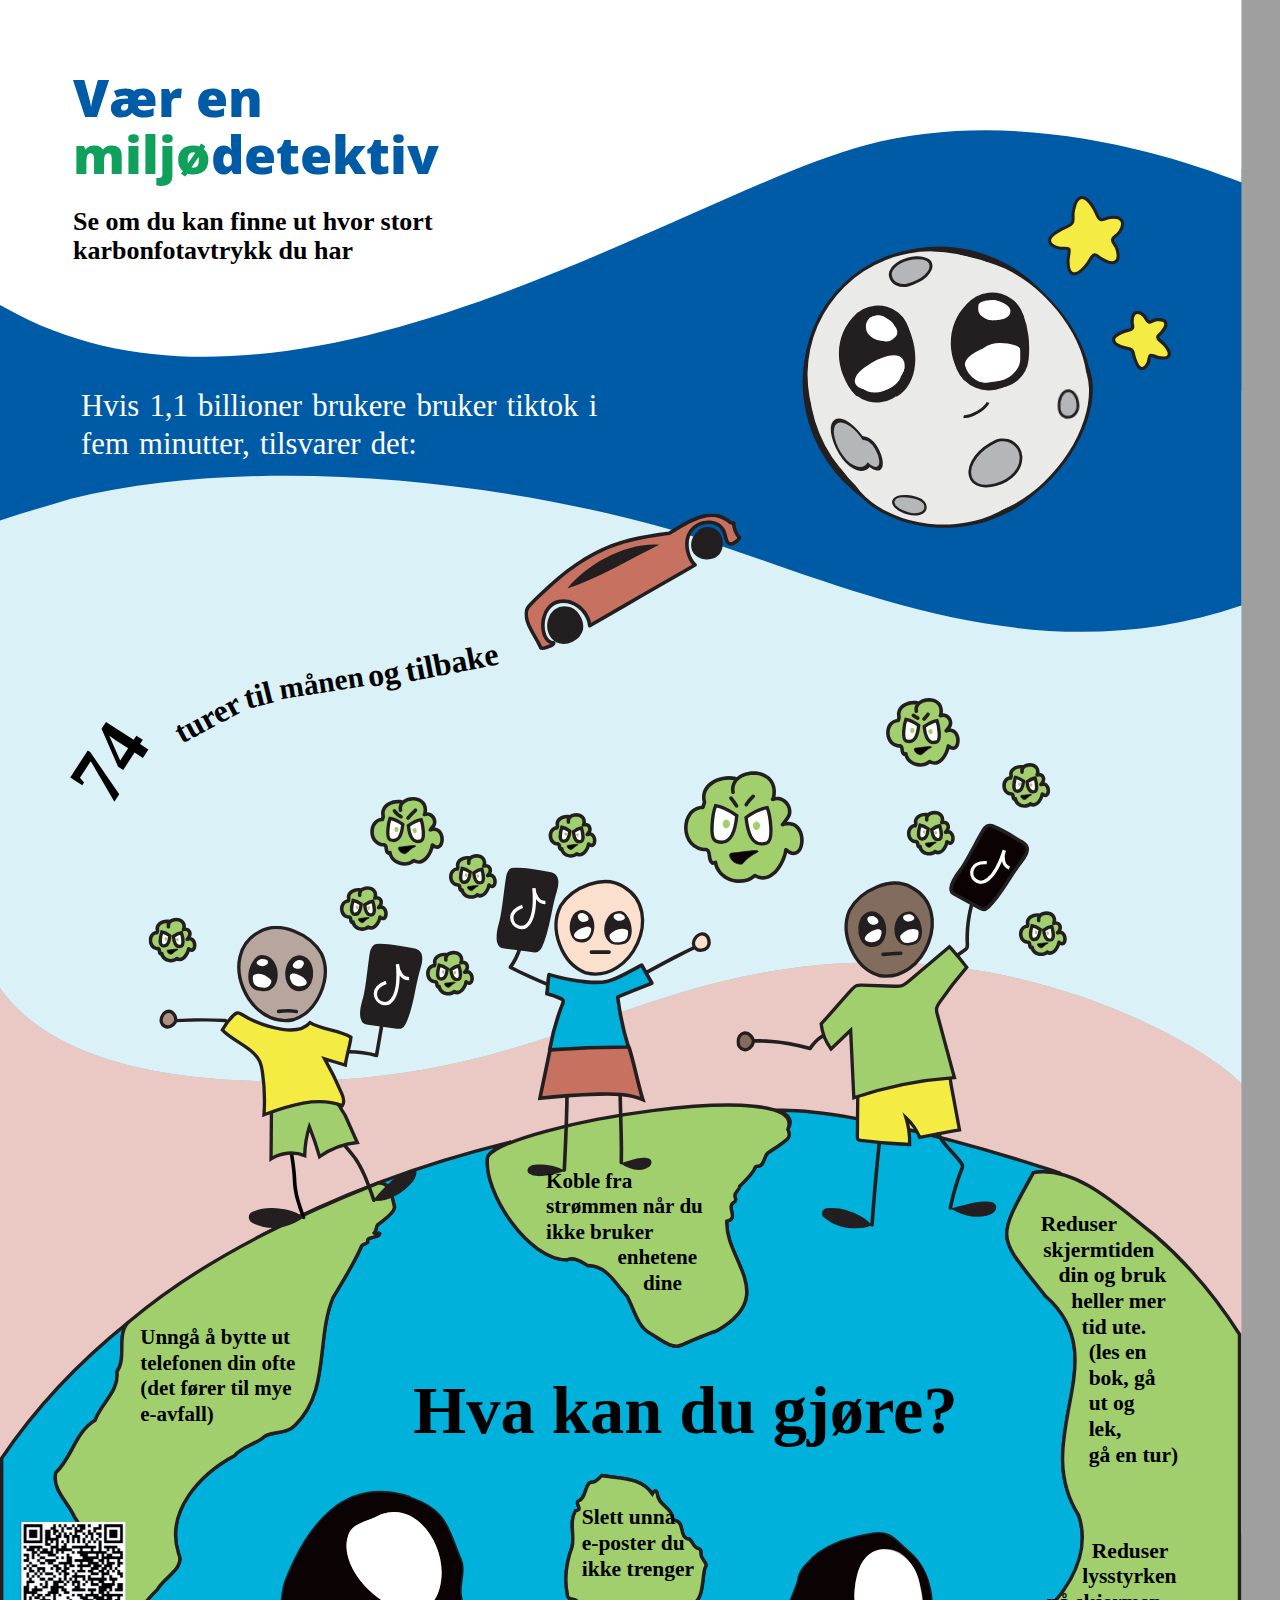
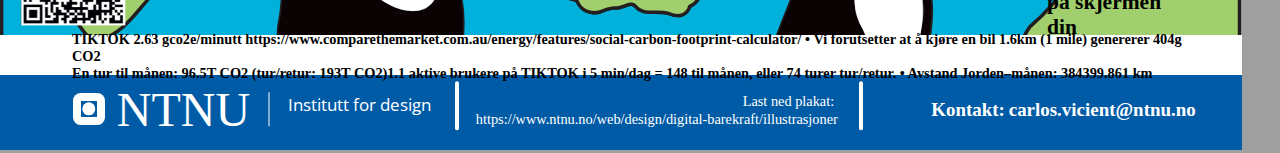
==== commit 6577e0b2: "completed report.md file" ====
--- a/index.html
+++ b/index.html
@@ -4,10 +4,13 @@
     <meta charset="UTF-8" />
     <meta name="viewport" content="width=device-width, initial-scale=1.0" />
     <link rel="stylesheet" href="assets/styles/style.css" />
+    <link rel="stylesheet" href="assets/styles/moonAnimation.css" />
+    <link rel="stylesheet" href="assets/styles/carAnimation.css" />
+    <link rel="stylesheet" href="assets/styles/taglineAnimations.css" />
+    <link rel="stylesheet" href="assets/styles/peopleJumpAnimation.css" />
     <!--Font used for "institutt for design" in footer of poster-->
     <link rel="preconnect" href="https://fonts.googleapis.com" />
     <link rel="preconnect" href="https://fonts.gstatic.com" crossorigin />
-    <link rel="stylesheet" href="assets/styles/particlesanimation.css">
     <link
       href="https://fonts.googleapis.com/css2?family=Open+Sans:ital,wght@0,300..800;1,300..800&display=swap"
       rel="stylesheet"
@@ -105,39 +108,120 @@
             <path
               class="earth__water"
               d="M1362.65 855.452C1367.54 847.064 1365.27 836.088 1375.48 829.906C1388.69 791.323 1375.04 747.814 1400.69 712.474C1440.69 677.598 1487.81 622.098 1467.41 560.402C1399.57 453.333 1520.12 347.699 1422.22 262.119C1356.59 178.647 1353.74 188.189 1405.98 94.12C1416.95 91.3312 1441.67 94.7068 1441.67 94.7068C1441.87 94.2512 1178.73 6.32727 1056.99 9.37531C1072.95 14.4907 1079.36 22.8661 1071.72 35.3148C1071.72 35.3148 1075.69 43.5574 1071.41 48.0167C1063.93 54.9649 1052.93 61.5472 1044.14 67.6299C1038.45 72.7378 1040.11 85.6878 1030.67 85.4272C1027.27 85.0311 1026.75 87.2189 1026.12 89.6583C1021.24 98.6308 1013.18 105.334 1006.2 112.716C1005.78 119.733 996.521 120.67 1000.31 128.77C1001.19 130.571 1000.75 133.426 998.394 134.367C987.046 140.843 1005.98 156.723 988.708 160.178C985.751 212.917 1060.44 261.877 973.844 309.9C968.791 310.542 927.54 328.418 927.54 328.418C914.394 336.167 894.987 318.139 884.322 312.627C867.641 304.006 862.452 279.629 853.118 262.165C837.438 245.537 825.389 219.943 799.316 220.473C791.53 215.704 780.938 208.315 771.784 212.765C718.545 213.377 656.813 120.131 663.389 72.6864C665.992 66.2305 677.673 59.2854 695.547 52.3685C578.253 80.868 461.559 123.466 354.86 180.04C407.365 152.922 461.477 129.359 514.105 108.365C532.368 106.591 533.002 128.78 536.717 141.149C535.53 150.047 521.696 158.577 514.334 164.712C511.502 165.548 512.502 173.173 509.005 176.356C511.428 180.066 514.068 174.78 516.372 177.139C515.058 182.024 510.246 180.439 507.231 182.124C504.419 183.695 498.737 182.3 500.261 188.633C498.537 191.857 491.287 190.233 490.859 196.361C480.562 219.478 466.042 242.226 453.095 263.858C429.583 320.438 449.162 392.127 400.734 438.421C389.16 451.388 365.525 444.983 357.23 455.127C347.207 463.107 329.006 467.483 319.325 478.817C272.256 504.005 224.568 555.062 242.852 612.195C252.594 632.091 222.43 645.161 213.883 661.42C188.981 684.758 171.98 719.154 137.212 729.195C117.127 735.561 111.872 707.677 97.2695 700.304C61.4668 660.672 136.036 606.794 101.457 562.865C93.5947 543.238 70.4912 525.686 75.9097 502.369C98.3623 481.761 102.108 447.39 129.368 431.179C137.932 407.285 162.307 391.794 159.143 364.851C173.034 346.645 157.278 312.495 175.834 296.777C108.118 351.109 48.9951 413.083 2.30078 482.651V876.45H366.143C370.04 828.264 367.064 779.04 380.218 732.37C375.266 717.755 381.69 703.886 382.792 689.684C383.965 676.582 384.571 663.392 388.796 650.766C417.507 576.914 467.393 507.281 556.508 536.045C556.726 536.918 557.145 537.521 558.184 537.288C608.749 554.833 607.838 578.771 626.464 621.583C632.917 635.896 623.213 653.529 626.174 669.387C636.17 718.54 623.281 767.739 612.863 815.465C612.086 819.469 613.121 824.283 607.963 826.3C607.296 826.561 607.272 826.937 607.419 827.567C609.988 838.568 602.054 848.149 603.153 858.976C603.514 862.534 600.295 864.799 599.229 868.008C598.299 870.807 597.573 873.625 596.956 876.45H1024.61C1022.12 797.477 1058.68 723.507 1086.11 651.16C1086.66 642.079 1091.13 634.46 1096.93 628.231C1120.31 600.058 1152.46 592.528 1187.03 586.134C1210.48 581.108 1218.92 596.429 1234.45 609.295C1307.23 668.97 1234.08 797.28 1243.64 876.45H1349.59C1351.98 868.645 1356.28 861.349 1362.65 855.452ZM958.652 632.765C954.468 649.726 958.223 675.842 938.377 684.201C934.355 697.351 922.555 699.297 909.912 693.962C894.852 689.214 873.968 697.011 864.792 684.506C858.552 676.004 846.654 687.513 837.821 686.398C833.426 685.844 824.479 688.449 823.072 689.188C808.503 696.837 791.309 691.691 785.748 678.342C783.741 671.762 770.947 677.646 771.744 667.3C767.691 646.649 770.498 623.829 778.363 602.921C781.859 587.331 773.936 568.428 782.954 554.204C794.13 552.641 782.366 545.619 786.147 541.401C798.662 537.437 795.402 515.091 804.82 515.38C811.615 515.283 814.585 509.909 818.745 506.141C841.339 510.736 871.562 507.675 887.391 531.295C889.814 527.874 892.315 523.996 894.18 531.213C894.602 545.935 913.291 550.109 914.215 561.323C914.05 564.162 914.502 566.21 918.134 567.155C932.442 570.047 922.624 591.475 937.946 592.874C942.721 595.94 942.645 604.609 949.966 605.495C953.101 606.461 953.608 608.08 953.592 610.697C950.975 619.954 965.273 624.599 958.652 632.765Z"
-            ></path>
+            >
+              <animateTransform
+                attributeType="XML"
+                attributeName="transform"
+                values="0,0; 0,6; 0,-8; 0,0; 0,0"
+                keyTimes="0; 0.78; 0.8; 0.85; 1"
+                dur="10s"
+                repeatCount="indefinite"
+              />
+            </path>
             <path
               class="earth__eye earth__eye"
               d="M1247.75 819.338C1252.15 757.936 1295.64 653.763 1234.45 609.292C1218.92 596.476 1210.5 581.073 1187.03 586.133C1152.45 592.55 1120.31 600.034 1096.93 628.234C1091.13 634.461 1086.66 642.079 1086.11 651.162C1058.68 723.508 1022.12 797.475 1024.61 876.45H1069.73C1075.91 869.693 1085.12 870.05 1093.52 869.296C1099.38 868.598 1103.97 872.572 1107.84 876.45H1243.64C1243.01 857.205 1243.75 838.224 1247.75 819.338ZM1194.52 750.433C1192.09 749.068 1190.32 747.067 1188.99 744.683C1183.69 735.115 1177.68 725.862 1173.89 715.573C1168.91 706.26 1163.85 696.669 1163.16 685.607C1161.39 662.82 1162.54 626.673 1183.86 613.254C1268.46 565.377 1287.41 788.45 1194.52 750.433Z"
-            ></path>
+            >
+              <animateTransform
+                attributeType="XML"
+                attributeName="transform"
+                values="0,0; 0,6; 0,-8; 0,0; 0,0"
+                keyTimes="0; 0.78; 0.8; 0.85; 1"
+                dur="10s"
+                repeatCount="indefinite"
+              />
+            </path>
             <path
               class="earth__flare"
               d="M1252 722.788C1256.14 701.393 1256.47 679.58 1251.74 658.281C1247.32 607.088 1181.44 581.159 1166.47 640.97C1159.54 665.09 1160.34 693.865 1173.89 715.572C1177.68 725.862 1183.69 735.115 1188.99 744.682C1190.32 747.067 1192.09 749.068 1194.52 750.433C1214.76 761.819 1249.32 749.443 1252 722.788Z"
-            ></path>
+            >
+              <animateTransform
+                attributeType="XML"
+                attributeName="transform"
+                values="0,0; 0,6; 0,-8; 0,0; 0,0"
+                keyTimes="0; 0.78; 0.8; 0.85; 1"
+                dur="10s"
+                repeatCount="indefinite"
+              />
+            </path>
             <path
               class="earth__eye earth__eye"
               d="M603.152 858.976C602.053 848.149 609.988 838.568 607.418 827.567C607.271 826.937 607.296 826.561 607.962 826.3C613.12 824.282 612.086 819.469 612.865 815.466C623.279 767.751 636.168 718.528 626.173 669.387C623.211 653.462 632.914 635.996 626.468 621.582C607.853 578.839 608.765 554.814 558.184 537.288C557.145 537.521 556.726 536.918 556.507 536.045C467.223 507.323 417.564 576.921 388.798 650.767C384.571 663.392 383.964 676.581 382.792 689.684C381.689 703.885 375.265 717.755 380.215 732.369C367.066 779.041 370.038 828.263 366.143 876.45H596.956C597.572 873.625 598.298 870.807 599.228 868.008C600.295 864.798 603.514 862.534 603.152 858.976ZM578.927 687.337C521.543 711.35 431.916 601.868 489.812 571.51C499.283 567.805 508.587 563.637 517.808 559.335C583.882 534.826 630.557 649.659 578.927 687.337Z"
-            ></path>
+            >
+              <animateTransform
+                attributeType="XML"
+                attributeName="transform"
+                values="0,0; 0,6; 0,-8; 0,0; 0,0"
+                keyTimes="0; 0.78; 0.8; 0.85; 1"
+                dur="10s"
+                repeatCount="indefinite"
+              />
+            </path>
             <path
               class="earth__flare"
               d="M600.568 637.482C601.172 595.545 564.429 541.282 517.807 559.335C503.934 568.021 477.973 570.043 473.632 587.669C452.385 657.841 599.45 750.657 600.568 637.482Z"
-            ></path>
+            >
+              <animateTransform
+                attributeType="XML"
+                attributeName="transform"
+                values="0,0; 0,6; 0,-8; 0,0; 0,0"
+                keyTimes="0; 0.78; 0.8; 0.85; 1"
+                dur="10s"
+                repeatCount="indefinite"
+              />
+            </path>
             <path
               class="earth__continent"
               d="M953.592 610.697C953.608 608.08 953.101 606.46 949.966 605.495C942.645 604.609 942.721 595.94 937.946 592.874C922.624 591.475 932.442 570.047 918.134 567.155C914.502 566.21 914.05 564.162 914.215 561.323C913.29 550.109 894.602 545.935 894.18 531.213C892.315 523.995 889.814 527.874 887.391 531.295C871.561 507.675 841.339 510.735 818.745 506.141C814.585 509.908 811.615 515.283 804.82 515.38C795.402 515.091 798.661 537.437 786.147 541.401C782.366 545.618 794.13 552.641 782.954 554.204C773.936 568.428 781.859 587.331 778.363 602.921C770.497 623.829 767.691 646.649 771.744 667.3C770.947 677.646 783.741 671.762 785.748 678.341C791.309 691.691 808.503 696.837 823.072 689.188C824.479 688.449 833.426 685.843 837.821 686.398C846.654 687.513 858.552 676.004 864.791 684.506C873.968 697.011 894.852 689.214 909.911 693.962C922.555 699.297 934.355 697.351 938.377 684.201C958.222 675.842 954.468 649.726 958.652 632.765C965.273 624.599 950.974 619.954 953.592 610.697Z"
-            ></path>
+            >
+              <animateTransform
+                attributeType="XML"
+                attributeName="transform"
+                values="0,0; 0,6; 0,-8; 0,0; 0,0"
+                keyTimes="0; 0.78; 0.8; 0.85; 1"
+                dur="10s"
+                repeatCount="indefinite"
+              />
+            </path>
             <path
               class="earth__continent"
               d="M1569.29 177.837C1528.07 146.65 1466.11 83.9702 1405.98 94.1202C1353.56 188.954 1356.55 178.142 1422.23 262.119C1520.12 347.699 1399.57 453.333 1467.41 560.403C1487.81 622.098 1440.69 677.598 1400.69 712.474C1375.04 747.814 1388.69 791.323 1375.47 829.906C1365.27 836.088 1367.54 847.064 1362.65 855.452C1356.28 861.349 1351.98 868.646 1349.59 876.45H1677.05C1680.09 875.754 1683.09 875.204 1686.08 874.781V314.055C1654.27 264.015 1616.02 218.002 1569.29 177.837Z"
-            ></path>
+            >
+              <animateTransform
+                attributeType="XML"
+                attributeName="transform"
+                values="0,0; 0,6; 0,-8; 0,0; 0,0"
+                keyTimes="0; 0.78; 0.8; 0.85; 1"
+                dur="10s"
+                repeatCount="indefinite"
+              />
+            </path>
             <path
               class="earth__continent"
               d="M663.389 72.6864C656.813 120.131 718.545 213.377 771.783 212.765C780.938 208.315 791.53 215.704 799.316 220.473C825.388 219.943 837.438 245.537 853.117 262.165C862.452 279.629 867.641 304.006 884.322 312.627C894.987 318.139 914.394 336.167 927.539 328.419C927.539 328.419 968.791 310.542 973.846 309.898C1060.43 261.798 985.802 213.114 988.707 160.178C1005.98 156.723 987.046 140.843 998.393 134.367C1000.75 133.426 1001.19 130.571 1000.31 128.77C996.521 120.67 1005.78 119.733 1006.2 112.716C1013.18 105.334 1021.24 98.6308 1026.12 89.6583C1026.75 87.2189 1027.27 85.0311 1030.67 85.4272C1040.11 85.6878 1038.45 72.7378 1044.14 67.6299C1052.93 61.5472 1063.93 54.9649 1071.41 48.0167C1075.69 43.5574 1071.72 35.3148 1071.72 35.3148C1103.7 -38.2612 691.509 27.7777 663.389 72.6864Z"
-            ></path>
+            >
+              <animateTransform
+                attributeType="XML"
+                attributeName="transform"
+                values="0,0; 0,6; 0,-8; 0,0; 0,0"
+                keyTimes="0; 0.78; 0.8; 0.85; 1"
+                dur="10s"
+                repeatCount="indefinite"
+              />
+            </path>
             <path
               class="earth__continent"
               d="M159.142 364.851C162.306 391.794 137.931 407.285 129.367 431.179C102.108 447.39 98.3617 481.761 75.9091 502.369C70.4906 525.685 93.5941 543.238 101.456 562.865C136.035 606.794 61.4662 660.672 97.269 700.303C111.871 707.676 117.127 735.56 137.212 729.195C171.979 719.154 188.98 684.757 213.883 661.42C222.43 645.161 252.593 632.091 242.851 612.194C224.567 555.061 272.255 504.004 319.325 478.817C329.005 467.483 347.206 463.107 357.23 455.127C365.525 444.983 389.159 451.388 400.734 438.421C449.162 392.127 429.583 320.437 453.095 263.858C466.041 242.226 480.562 219.478 490.859 196.361C491.287 190.233 498.536 191.857 500.261 188.633C498.736 182.3 504.419 183.695 507.231 182.124C510.245 180.439 515.057 182.024 516.371 177.139C514.067 174.78 511.427 180.066 509.004 176.355C512.502 173.172 511.502 165.548 514.334 164.711C521.695 158.576 535.529 150.047 536.717 141.149C533.001 128.78 532.368 106.591 514.105 108.365C461.476 129.359 407.364 152.922 354.86 180.04C290.921 213.063 229.371 251.362 175.821 296.788C157.285 312.512 173.03 346.649 159.142 364.851Z"
-            ></path>
+            >
+              <animateTransform
+                attributeType="XML"
+                attributeName="transform"
+                values="0,0; 0,6; 0,-8; 0,0; 0,0"
+                keyTimes="0; 0.78; 0.8; 0.85; 1"
+                dur="10s"
+                repeatCount="indefinite"
+              />
+            </path>
           </g>
         </svg>
       </div>
@@ -199,7 +283,17 @@
               <path
                 class="left-person__hand--left"
                 d="M5.47229 116.039C-3.40543 108.153 8.0926 92.1456 18.6171 96.8833C24.1273 100.234 25.6264 109.244 21.7254 114.33C17.9637 118.392 9.73859 120.172 5.47229 116.039Z"
-              ></path>
+              >
+                <animate
+                  attributeName="d"
+                  values="
+                  M5.47229 116.039C-3.40543 108.153 8.0926 92.1456 18.6171 96.8833C24.1273 100.234 25.6264 109.244 21.7254 114.33C17.9637 118.392 9.73859 120.172 5.47229 116.039Z;
+                  M20.6147 177.243C8.74036 177.198 6.78107 157.587 17.809 154.181C24.1584 153.052 31.2409 158.819 31.6775 165.214C31.5415 170.748 26.5483 177.523 20.6147 177.243Z;
+                  M5.47229 116.039C-3.40543 108.153 8.0926 92.1456 18.6171 96.8833C24.1273 100.234 25.6264 109.244 21.7254 114.33C17.9637 118.392 9.73859 120.172 5.47229 116.039Z"
+                  dur="4"
+                  repeatCount="indefinite"
+                ></animate>
+              </path>
               <path
                 class="left-person__arm--right"
                 d="M265.012 176.12C277.624 176.315 290.14 177.984 302.361 181.102C303.574 181.412 305.201 180.71 305.436 179.356C308.582 161.275 311.729 143.193 314.875 125.112C315.106 123.783 314.519 122.419 313.129 122.037C311.924 121.706 310.286 122.445 310.053 123.783C306.907 141.864 303.761 159.945 300.615 178.027L303.69 176.281C291.056 173.058 278.049 171.322 265.012 171.12C261.794 171.07 261.793 176.07 265.012 176.12Z"
@@ -207,7 +301,17 @@
               <path
                 class="left-person__arm--left"
                 d="M94.2354 128.491C76.7123 122.696 58.9265 117.705 40.9422 113.556C35.8377 112.379 30.7175 111.271 25.5841 110.227C24.2623 109.958 22.8837 110.609 22.5088 111.973C22.1695 113.208 22.9256 114.778 24.2549 115.048C42.3408 118.727 60.2557 123.233 77.9239 128.57C82.9387 130.085 87.9325 131.667 92.9062 133.312C95.9682 134.325 97.281 129.498 94.2354 128.491Z"
-              ></path>
+              >
+                <animate
+                  attributeName="d"
+                  values="
+                  M94.2354 128.491C76.7123 122.696 58.9265 117.705 40.9422 113.556C35.8377 112.379 30.7175 111.271 25.5841 110.227C24.2623 109.958 22.8837 110.609 22.5088 111.973C22.1695 113.208 22.9256 114.778 24.2549 115.048C42.3408 118.727 60.2557 123.233 77.9239 128.57C82.9387 130.085 87.9325 131.667 92.9062 133.312C95.9682 134.325 97.281 129.498 94.2354 128.491Z;
+                  M95.4357 127.89C78.4589 135.13 61.8159 143.146 45.5815 151.926C40.9737 154.418 36.4001 156.973 31.8587 159.584C30.6893 160.256 30.0855 161.656 30.7064 162.928C31.2684 164.078 32.8737 164.756 34.0498 164.08C50.0499 154.88 66.4689 146.415 83.2518 138.735C88.0153 136.555 92.8081 134.44 97.6267 132.385C100.593 131.12 98.3863 126.631 95.4357 127.89Z;
+                  M94.2354 128.491C76.7123 122.696 58.9265 117.705 40.9422 113.556C35.8377 112.379 30.7175 111.271 25.5841 110.227C24.2623 109.958 22.8837 110.609 22.5088 111.973C22.1695 113.208 22.9256 114.778 24.2549 115.048C42.3408 118.727 60.2557 123.233 77.9239 128.57C82.9387 130.085 87.9325 131.667 92.9062 133.312C95.9682 134.325 97.281 129.498 94.2354 128.491Z"
+                  dur="4"
+                  repeatCount="indefinite"
+                ></animate>
+              </path>
             </g>
             <g class="left-person__head--wrapper">
               <path
@@ -241,10 +345,19 @@
               <path
                 class="left-person__mouth"
                 d="M168.51 120.537C176.646 120.537 184.782 120.537 192.918 120.537C196.136 120.537 196.141 115.537 192.918 115.537C184.782 115.537 176.646 115.537 168.51 115.537C165.292 115.537 165.287 120.537 168.51 120.537Z"
-              ></path>
+              >
+                <animate
+                  attributeName="d"
+                  values="
+                  M168.51 120.537C176.646 120.537 184.782 120.537 192.918 120.537C196.136 120.537 196.141 115.537 192.918 115.537C184.782 115.537 176.646 115.537 168.51 115.537C165.292 115.537 165.287 120.537 168.51 120.537Z;
+                  M166.51 120.537C173 114 181.5 113 190.918 120.537C193.5 122 195.25 118.544 190.918 116C179 109 173 111.5 166.51 115.537C161.071 118.5 164 122.5 166.51 120.537Z;
+                  M168.51 120.537C176.646 120.537 184.782 120.537 192.918 120.537C196.136 120.537 196.141 115.537 192.918 115.537C184.782 115.537 176.646 115.537 168.51 115.537C165.292 115.537 165.287 120.537 168.51 120.537Z"
+                  dur="8"
+                  repeatCount="indefinite"
+                ></animate>
+              </path>
             </g>
             <g class="left-person__phone">
-              <!--CHANGED "PHONE" INTO "LEFT-PERSON__PHONE"-->
               <path
                 class="left-person__phone"
                 d="M286.048 98.0199C285.715 99.276 285.361 100.551 285.004 101.84C284.035 105.331 283.039 108.92 282.375 112.49C281.46 117.408 281.141 122.435 282.37 127.427C282.915 129.642 283.935 132.243 286.183 133.731C287.817 134.812 289.783 135.073 291.353 135.282L291.386 135.286L311.208 137.922L331.029 140.558L331.045 140.56C332.776 140.79 334.98 141.083 337.004 140.283C339.857 139.154 341.393 136.287 342.456 134.046C348.073 122.213 351.086 109.53 353.674 96.8011C354.168 94.3759 354.645 91.9507 355.122 89.529C357.157 79.1982 359.178 68.9334 362.344 59.0187C363.616 55.0327 364.933 50.2811 365.029 45.8798C365.126 41.4637 363.992 37.1486 360.087 34.4188C357.651 32.7161 354.673 32.1808 352.093 31.7495C348.73 31.1875 345.52 30.6118 342.393 30.0511C330.688 27.9518 320.159 26.0636 307.229 25.8988C305.165 25.8725 302.553 25.867 300.398 27.2C298.003 28.6822 296.856 31.3804 296.036 33.5445C295.689 34.4588 295.354 35.9235 295.021 37.7267C294.682 39.5575 294.329 41.825 293.964 44.3975C293.335 48.8256 292.663 54.1972 291.954 59.8658C291.84 60.7831 291.724 61.7081 291.607 62.6382C289.925 76.0477 288.053 90.4381 286.048 98.0199Z"
@@ -446,15 +559,7 @@
           <path
             class="particle__fill"
             d="M28.4537 308.355C20.754 306.552 9.6456 311.719 12.3236 320.799L11.4709 323.496C-0.412211 323.868 -0.959971 345.027 12.6699 345.669C16.0766 345.669 13.7387 351.052 16.6217 352.866L18.0947 352.46C19.5076 361.633 32.26 365.476 38.8241 359.321C46.9188 364.403 54.2525 353.155 55.1651 345.762C66.2038 354.882 67.0126 327.677 53.3041 332.601C59.6712 327.042 57.4657 317 48.1282 319.321L48.4673 319.043C53.1458 300.878 24.7906 302.361 27.3203 315.533"
-          >
-          <animate
-          attributeType="XML"
-          attributeName="fill"
-          values="#A1CF6D; red; #A1CF6D"
-          dur="10s" 
-          repeatCount="indefinite"         
-          />
-        </path>
+          ></path>
           <path
             class="particle__mouth"
             d="M26.4335 347.528C24.6555 347.988 25.7988 350.02 26.6256 351.192C28.108 353.056 30.3334 353.364 31.5029 353.385C34.4235 351.709 36.5205 348.465 40.3098 347.034C41.5271 344.831 28.348 347.834 26.4335 347.528Z"
@@ -514,14 +619,7 @@
           <path
             class="particle__fill"
             d="M349.181 143.494C336.998 140.641 319.422 148.817 323.659 163.184L322.31 167.452C303.507 168.04 302.641 201.519 324.207 202.535C329.597 202.535 325.898 211.052 330.46 213.923L332.791 213.281C335.026 227.795 355.204 233.875 365.59 224.137C378.927 232.239 389.615 214.472 391.446 202.682C408.216 217.327 410.974 174.45 388.502 181.859L392.53 176.635C398.694 168.599 389.636 156.895 380.312 160.845L380.848 160.405C387.887 130.455 342.649 135.194 347.388 154.851"
-          >
-          <animate
-          attributeType="XML"
-          attributeName="fill"
-          values="#A1CF6D; yellow; #A1CF6D"
-          dur="10s" 
-          repeatCount="indefinite"         
-          /></path>
+          ></path>
           <path
             class="particle__mouth"
             d="M345.985 205.477C343.171 206.205 344.981 209.42 346.289 211.274C348.634 214.223 352.155 214.71 354.006 214.744C358.627 212.092 361.945 206.96 367.941 204.695C370.953 201.293 348.323 205.907 345.985 205.477Z"
@@ -619,94 +717,31 @@
           <path
             class="particle__fill"
             d="M580.066 163.969C572.367 162.167 561.258 167.333 563.936 176.414L563.083 179.111C551.2 179.483 550.653 200.641 564.282 201.283C567.689 201.283 565.351 206.666 568.234 208.481L569.707 208.075C571.12 217.248 583.873 221.091 590.437 214.936C598.531 220.018 605.865 208.769 606.778 201.377C617.816 210.496 618.625 183.292 604.917 188.216C611.284 182.656 609.078 172.615 599.741 174.936L600.08 174.657C604.758 156.493 576.403 157.976 578.933 171.147"
-          >
-          <animateTransform
-          attributeType="XML"
-          attributeName="transform"
-          type="scale"
-          values="1; 1 ; 0.3; 0.3; 1;"
-          dur="12"
-          repeatCount="indefinite"
-        />
-        </path>
+          ></path>
           <path
             class="particle__mouth"
             d="M578.046 203.143C576.268 203.603 577.411 205.634 578.238 206.806C579.72 208.67 581.946 208.978 583.115 208.999C586.036 207.324 588.133 204.08 591.922 202.649C593.139 200.446 579.96 203.449 578.046 203.143Z"
-          >
-          <animateTransform
-              attributeType="XML"
-              attributeName="transform"
-              type="scale"
-              values="1; 1 ; 0.3; 0.3; 1;"
-              dur="12"
-              repeatCount="indefinite"
-            />
-        </path>
+          ></path>
           <path
             class="particle__eye"
             d="M596.914 179.233C598.372 183.956 600.696 195.278 596.723 197.846C588.468 200.64 586.409 191.058 585.781 184.456C589.231 181.994 592.912 179.936 596.914 179.233Z"
-          >
-          <animateTransform
-          attributeType="XML"
-          attributeName="transform"
-          type="scale"
-          values="1; 1 ; 0.3; 0.3; 1;"
-          dur="12"
-          repeatCount="indefinite"
-        />
-        </path>
+          ></path>
           <path
             class="particle__eye"
             d="M569.784 178.265C568.326 182.988 566.002 194.309 569.975 196.877C578.404 199.952 580.24 190.054 580.916 183.488C577.466 181.025 573.785 178.967 569.784 178.265Z"
-          >
-          <animateTransform
-          attributeType="XML"
-          attributeName="transform"
-          type="scale"
-          values="1; 1 ; 0.3; 0.3; 1;"
-          dur="12"
-          repeatCount="indefinite"
-        />
-        </path>
+          ></path>
           <path
             class="particle__pupil"
             d="M589.442 188.566C590.211 194.725 596.344 187.987 591.141 186.522C590.313 186.927 589.266 187.501 589.442 188.566Z"
-          >
-          <animateTransform
-          attributeType="XML"
-          attributeName="transform"
-          type="scale"
-          values="1; 1 ; 0.3; 0.3; 1;"
-          dur="12"
-          repeatCount="indefinite"
-        />
-        </path>
+          ></path>
           <path
             class="particle__pupil"
             d="M577.255 187.598C576.487 193.756 570.354 187.018 575.557 185.553C576.385 185.959 577.431 186.532 577.255 187.598Z"
-          >
-          <animateTransform
-          attributeType="XML"
-          attributeName="transform"
-          type="scale"
-          values="1; 1 ; 0.3; 0.3; 1;"
-          dur="12"
-          repeatCount="indefinite"
-        />
-        </path>
+          ></path>
           <path
             class="particle__outline"
             d="M580.731 161.559C571.34 159.468 558.407 165.897 561.525 177.079V175.749C561.241 176.648 560.957 177.547 560.673 178.446L563.083 176.611C555.779 176.925 551.308 183.581 551.629 190.523C551.784 193.892 552.938 197.145 555.178 199.691C556.272 200.934 557.673 201.938 559.184 202.605C560.039 202.982 560.907 203.296 561.825 203.479C562.374 203.588 562.936 203.664 563.492 203.722C563.711 203.744 563.93 203.759 564.149 203.776C564.783 203.825 564.315 203.894 564.071 203.689C563.909 203.552 563.841 203.43 563.699 203.295C563.83 203.534 563.832 203.508 563.704 203.216C563.752 203.347 563.793 203.48 563.827 203.615C563.856 203.759 563.89 203.905 563.921 204.048C563.949 204.201 563.974 204.354 563.996 204.508C563.965 204.282 563.962 204.261 563.985 204.446C564.131 205.532 564.223 206.624 564.614 207.656C565.115 208.98 566.118 210.492 567.57 210.891C568.492 211.145 569.487 210.729 570.372 210.485L567.297 208.739C569.161 219.836 584.226 223.985 592.204 216.704L589.175 217.095C599.528 223.354 608.094 210.282 609.278 201.377L605.01 203.144C607.144 204.878 609.793 206.352 612.623 205.513C614.977 204.815 616.451 202.64 617.125 200.393C618.45 195.978 617.322 190.106 613.638 187.109C610.947 184.921 607.463 184.686 604.252 185.805L606.685 189.984C609.969 187.041 612.088 182.112 610.558 177.748C608.825 172.808 603.813 171.413 599.076 172.525L601.509 176.703C603.02 175.463 603.12 172.565 603.102 170.725C603.084 168.953 602.727 167.24 602.004 165.626C600.737 162.801 598.293 160.82 595.463 159.689C590.284 157.621 583.449 158.531 579.34 162.43C576.732 164.904 575.894 168.345 576.522 171.812C576.763 173.141 578.379 173.893 579.598 173.558C580.996 173.174 581.585 171.816 581.344 170.483C581.21 169.745 581.312 170.733 581.288 170.01C581.28 169.769 581.269 169.529 581.276 169.287C581.28 169.175 581.299 169.049 581.295 168.936C581.273 168.369 581.21 169.351 581.276 169.003C581.328 168.728 581.38 168.457 581.457 168.188C581.524 167.951 581.607 167.721 581.695 167.492C581.433 168.173 581.735 167.454 581.827 167.291C581.945 167.08 582.081 166.884 582.21 166.679C582.284 166.561 582.502 166.319 582.107 166.799C582.209 166.676 582.309 166.545 582.421 166.43C582.766 166.076 583.111 165.738 583.497 165.429C583.07 165.77 583.45 165.476 583.669 165.332C583.929 165.161 584.197 165.003 584.471 164.855C584.699 164.732 584.932 164.622 585.166 164.51C585.498 164.351 584.786 164.631 585.377 164.428C585.941 164.235 586.502 164.052 587.084 163.919C587.32 163.865 587.556 163.821 587.793 163.775C588.531 163.632 587.52 163.773 588.12 163.724C588.699 163.678 589.273 163.634 589.855 163.64C590.404 163.645 590.95 163.684 591.496 163.749C590.783 163.665 591.651 163.785 591.818 163.818C592.113 163.877 592.406 163.945 592.696 164.024C592.956 164.095 593.213 164.173 593.468 164.26C593.591 164.302 594.325 164.599 593.998 164.455C593.677 164.313 594.403 164.659 594.495 164.708C594.753 164.844 595.005 164.991 595.25 165.149C595.445 165.275 595.635 165.409 595.822 165.548C595.256 165.129 596.003 165.726 596.111 165.829C596.28 165.989 596.442 166.156 596.597 166.329C596.694 166.438 596.786 166.55 596.88 166.662C597.073 166.892 596.615 166.256 596.859 166.649C597.033 166.929 597.215 167.197 597.371 167.489C597.442 167.623 597.506 167.761 597.574 167.897C597.785 168.318 597.474 167.605 597.573 167.899C597.687 168.234 597.802 168.563 597.887 168.906C597.934 169.093 598.096 170.036 598.018 169.434C598.113 170.164 598.122 170.907 598.076 171.64C598.064 171.839 598.045 172.037 598.026 172.236C597.999 172.499 598.076 171.978 597.999 172.433C597.911 172.958 597.798 173.476 597.669 173.993L598.312 172.89L597.973 173.168C595.922 174.851 598.169 177.871 600.405 177.346C601.25 177.148 601.898 177.072 602.803 177.106C603.219 177.121 602.835 177.085 603.059 177.124C603.225 177.152 603.388 177.189 603.551 177.231C603.747 177.281 603.941 177.339 604.13 177.409C603.892 177.32 604.008 177.346 604.173 177.434C604.346 177.526 604.956 177.927 604.854 177.843C604.76 177.766 605.243 178.24 605.376 178.399C605.076 178.038 605.604 178.813 605.69 178.972C605.801 179.176 605.783 179.197 605.7 178.973C605.764 179.146 605.82 179.321 605.87 179.498C605.919 179.673 606.051 180.533 606.006 180.055C606.039 180.405 606.047 180.756 606.034 181.107C606.027 181.267 606.016 181.427 606.001 181.586C605.974 181.854 606.067 181.316 605.966 181.768C605.883 182.139 605.795 182.504 605.676 182.865C605.258 184.137 604.361 185.362 603.149 186.448C601.324 188.084 603.236 191.444 605.581 190.627C606.145 190.43 606.713 190.283 607.296 190.159C607.709 190.072 606.933 190.142 607.62 190.128C607.896 190.123 608.18 190.139 608.455 190.125C609.074 190.096 608.163 190.04 608.574 190.125C608.794 190.17 609.011 190.22 609.228 190.277C609.496 190.348 609.888 190.545 609.393 190.305C609.607 190.409 609.82 190.513 610.025 190.637C610.1 190.682 610.68 191.093 610.354 190.842C610.027 190.59 610.573 191.046 610.635 191.107C610.787 191.253 610.92 191.417 611.069 191.565C611.45 191.943 610.867 191.181 611.211 191.752C611.435 192.125 611.652 192.492 611.859 192.874C611.898 192.946 611.927 193.024 611.963 193.097C612.113 193.397 611.789 192.639 611.905 192.956C611.991 193.19 612.081 193.422 612.156 193.66C612.292 194.086 612.402 194.52 612.488 194.959C612.525 195.145 612.614 195.856 612.532 195.123C612.56 195.372 612.588 195.621 612.604 195.872C612.631 196.284 612.639 196.697 612.624 197.109C612.617 197.325 612.594 197.54 612.584 197.755C612.553 198.46 612.683 197.412 612.561 197.953C612.472 198.35 612.403 198.745 612.282 199.134C612.232 199.295 612.161 199.454 612.117 199.616C612.014 199.999 612.182 199.458 612.207 199.411C612.141 199.532 612.095 199.663 612.026 199.783C611.939 199.937 611.839 200.088 611.756 200.244C611.527 200.676 611.817 200.19 611.803 200.203C611.689 200.313 611.567 200.446 611.463 200.565C611.028 201.064 611.582 200.296 611.448 200.585C611.402 200.684 610.736 200.917 611.219 200.733C611.693 200.552 611.044 200.797 610.943 200.784C610.568 200.735 611.229 200.747 611.238 200.748C611.15 200.738 610.938 200.745 610.851 200.76C610.332 200.851 611.076 200.866 610.832 200.774C610.605 200.689 610.336 200.636 610.1 200.571C609.966 200.533 609.681 200.376 610.236 200.636C610.102 200.573 609.966 200.514 609.837 200.441C609.586 200.297 609.335 200.159 609.092 200C608.976 199.924 608.863 199.844 608.749 199.765C608.318 199.464 609.017 199.992 608.545 199.609C606.753 198.152 604.57 199.175 604.278 201.377C604.323 201.039 604.242 201.548 604.219 201.655C604.171 201.886 604.128 202.118 604.075 202.348C603.977 202.778 603.862 203.204 603.734 203.626C603.477 204.479 603.177 205.302 602.819 206.067C602.013 207.791 601.018 209.456 599.743 210.842C598.636 212.046 597.352 213.073 596.004 213.481C594.497 213.937 593.26 213.721 591.698 212.777C590.715 212.183 589.484 212.424 588.669 213.168C583.356 218.017 573.351 214.751 572.118 207.41C571.894 206.077 570.239 205.334 569.043 205.664L567.57 206.07L569.496 206.322C569.562 206.367 569.466 206.363 569.337 206.055C569.181 205.679 569.441 206.377 569.31 205.984C569.245 205.788 569.193 205.589 569.147 205.388C569.111 205.23 568.975 204.432 569.032 204.815C568.95 204.271 568.9 203.723 568.817 203.179C568.557 201.472 567.793 199.869 566.124 199.159C565.273 198.797 564.393 198.827 563.492 198.722C563.888 198.768 563.056 198.639 562.912 198.607C562.521 198.52 562.141 198.403 561.759 198.283C561.613 198.238 561.466 198.18 561.323 198.123C561.73 198.287 561.37 198.14 561.294 198.102C560.994 197.952 560.7 197.799 560.415 197.624C560.315 197.563 559.53 197.005 559.943 197.33C559.692 197.132 559.453 196.917 559.224 196.693C558.997 196.47 558.785 196.236 558.576 195.995C558.511 195.921 558.289 195.622 558.574 196.005C558.491 195.894 558.405 195.779 558.33 195.661C557.986 195.125 557.673 194.584 557.402 194.006C557.115 193.392 557.511 194.31 557.37 193.919C557.322 193.786 557.271 193.654 557.225 193.52C557.122 193.218 557.03 192.912 556.95 192.602C556.878 192.326 556.825 192.048 556.763 191.769C556.733 191.631 556.713 191.488 556.69 191.348C556.787 191.945 556.679 191.248 556.673 191.164C556.631 190.594 556.603 190.027 556.621 189.455C556.631 189.135 556.658 188.817 556.685 188.498C556.691 188.418 556.755 187.97 556.705 188.304C556.654 188.646 556.769 187.979 556.783 187.906C556.899 187.325 557.053 186.75 557.249 186.19C557.311 186.013 557.599 185.35 557.379 185.829C557.521 185.52 557.673 185.215 557.841 184.919C558.008 184.626 558.192 184.345 558.382 184.067C558.641 183.687 558.411 184.021 558.353 184.092C558.479 183.937 558.609 183.785 558.744 183.638C558.969 183.392 559.211 183.167 559.456 182.942C559.553 182.853 559.659 182.768 559.763 182.687C559.294 183.052 559.835 182.655 559.907 182.612C560.198 182.439 560.487 182.273 560.788 182.117C560.885 182.066 561.224 181.938 560.755 182.121C560.918 182.058 561.081 181.999 561.247 181.946C561.59 181.835 561.935 181.758 562.286 181.681C562.418 181.652 562.902 181.606 562.393 181.657C562.623 181.634 562.853 181.621 563.083 181.611C564.224 181.562 565.15 180.863 565.494 179.775C565.729 179.034 565.978 178.295 566.198 177.549C566.524 176.446 566.145 175.296 566.061 174.446C565.942 173.249 566.011 172.618 566.477 171.474C566.331 171.833 566.658 171.132 566.665 171.118C566.79 170.887 566.927 170.664 567.071 170.444C567.232 170.197 567.462 169.911 567.855 169.511C569.272 168.071 571.067 167.177 573.091 166.624C575.19 166.051 577.416 165.938 579.402 166.38C582.537 167.078 583.875 162.259 580.731 161.559Z"
-          >
-          <animateTransform
-          attributeType="XML"
-          attributeName="transform"
-          type="scale"
-          values="1; 1 ; 0.3; 0.3; 1;"
-          dur="12"
-          repeatCount="indefinite"
-        />
-        </path>
+          ></path>
         </g>
         <g class="particle-seven">
           <path
@@ -788,14 +823,7 @@
           <path
             class="particle__fill"
             d="M1074.19 160.907C1066.49 159.104 1055.39 164.271 1058.06 173.352L1057.21 176.049C1045.33 176.421 1044.78 197.579 1058.41 198.221C1061.82 198.221 1059.48 203.604 1062.36 205.418L1063.84 205.012C1065.25 214.186 1078 218.028 1084.56 211.874C1092.66 216.956 1099.99 205.707 1100.91 198.314C1111.94 207.434 1112.75 180.229 1099.04 185.154C1105.41 179.594 1103.21 169.553 1093.87 171.873L1094.21 171.595C1098.89 153.431 1070.53 154.914 1073.06 168.085"
-          >
-          <animate
-          attributeType="XML"
-          attributeName="fill"
-          values="#A1CF6D; orange; #A1CF6D"
-          dur="13s" 
-          repeatCount="indefinite"         
-          /></path>
+          ></path>
           <path
             class="particle__mouth"
             d="M1072.17 200.08C1070.4 200.541 1071.54 202.572 1072.37 203.744C1073.85 205.608 1076.07 205.916 1077.24 205.937C1080.16 204.261 1082.26 201.018 1086.05 199.586C1087.27 197.384 1074.09 200.387 1072.17 200.08Z"
@@ -922,7 +950,25 @@
               <path
                 class="star star--large"
                 d="M33.0462 43.5789C35.8606 37.1359 31.2947 34.3266 32.3181 22.2144C33.8209 -3.43274 46.4536 -2.37323 60.9087 14.4179C69.2034 23.6215 69.4187 30.4362 75.1448 31.417C79.6248 32.1843 80.8142 28.2393 89.4988 26.1131C106.247 21.0802 113.134 29.8848 107.042 44.3076C103.548 52.6709 97.6629 53.2504 97.5979 58.5475C97.5345 63.7119 103.113 64.4721 107.043 72.8974C115.637 92.1506 104.973 97.4761 88.1986 91.0904C79.4788 88.2525 77.9416 84.6422 74.2092 85.6779C68.9631 87.1337 69.8509 94.8633 62.8577 105.386C51.1714 123.488 38.8431 126.253 35.5667 98.8878C34.7015 79.7844 39.002 81.5033 20.6218 83.9443C-0.131018 82.3754 -2.34768 71.5531 14.125 58.6026C24.6875 48.9569 30.1795 50.1414 33.0462 43.5789Z"
-              ></path>
+              >
+                <animateTransform
+                  attributeName="transform"
+                  attributeType="XML"
+                  type="rotate"
+                  values="0 50 145; 90 60 120; 180 70 90; 270 80 30; 360 190 125"
+                  dur="30s"
+                  repeatCount="indefinite"
+                />
+                <animateTransform
+                  attributeName="transform"
+                  attributeType="XML"
+                  type="scale"
+                  values="1; 0.5; 1"
+                  dur="10s"
+                  repeatCount="indefinite"
+                  additive="sum"
+                />
+              </path>
               <path
                 class="star star--small"
                 d="M130.314 216.911C126.675 213.627 123.809 216.026 116.025 212.674C99.5022 206.223 102.962 197.706 117.185 192.045C125.103 188.593 129.657 189.956 131.57 186.386C133.067 183.593 130.721 181.935 131.233 175.722C131.45 163.685 139.164 160.91 147.139 168.14C151.898 172.298 150.981 176.318 154.47 177.531C157.871 178.713 159.606 175.192 166.045 174.454C180.501 172.887 181.865 181.45 173.914 190.934C170.111 196.073 167.384 196.292 167.245 198.989C167.049 202.78 172.356 203.9 177.77 210.849C187.185 222.394 186.077 231.444 167.445 227.46C155.142 223.77 156.415 221.666 154.263 234.043C148.813 247.351 140.834 246.413 136.07 232.741C132.024 223.626 134.02 220.256 130.314 216.911Z"
--- a/assets/styles/moonAnimation.css
+++ b/assets/styles/moonAnimation.css
@@ -0,0 +1,24 @@
+.moon__container {
+  animation: moonAnimation 10s ease-in-out infinite;
+}
+
+@keyframes moonAnimation {
+  0% {
+    scale: 100%;
+    rotate: -5deg;
+  }
+  25% {
+    rotate: 5deg;
+  }
+  50% {
+    scale: 80%;
+    rotate: -5deg;
+  }
+  75% {
+    rotate: 5deg;
+  }
+  100% {
+    scale: 100%;
+    rotate: -5deg;
+  }
+}/*# sourceMappingURL=moonAnimation.css.map */--- a/assets/styles/carAnimation.css
+++ b/assets/styles/carAnimation.css
@@ -0,0 +1,56 @@
+.car__svg {
+  animation: 20s carAnimation infinite;
+}
+
+@keyframes carAnimation {
+  0% {
+    top: 33.2%;
+    left: 51%;
+    scale: 100%;
+    transform: translate(-50%, -50%) rotateY(0deg);
+  }
+  10% {
+    top: 31%;
+    rotate: 0deg;
+  }
+  17% {
+    top: 20%;
+    rotate: -40deg;
+  }
+  25% {
+    top: 23%;
+    rotate: 20deg;
+  }
+  40% {
+    top: 18.2%;
+    left: 80%;
+    scale: 60%;
+    rotate: 0deg;
+    transform: rotateY(0deg) rotate(0deg);
+  }
+  44% {
+    z-index: 1;
+  }
+  45% {
+    z-index: 2;
+  }
+  54% {
+    top: 18.2%;
+    left: 80%;
+    scale: 60%;
+    transform: rotateY(180deg) rotate(60deg);
+  }
+  80% {
+    scale: 110%;
+    z-index: 2;
+  }
+  90% {
+    transform: translate(-50%, -50%) rotateY(180deg) rotate(60deg);
+  }
+  100% {
+    top: 33.2%;
+    left: 51%;
+    scale: 100%;
+    transform: translate(-50%, -50%) rotateY(0deg) rotate(0deg);
+  }
+}/*# sourceMappingURL=carAnimation.css.map */--- a/assets/styles/taglineAnimations.css
+++ b/assets/styles/taglineAnimations.css
@@ -0,0 +1,10 @@
+.title__tagline {
+  animation: 4s ease-in-out taglineAnimation infinite;
+  transition: 0.3s;
+}
+
+@keyframes taglineAnimation {
+  50% {
+    scale: 92%;
+  }
+}/*# sourceMappingURL=taglineAnimations.css.map */--- a/assets/styles/peopleJumpAnimation.css
+++ b/assets/styles/peopleJumpAnimation.css
@@ -0,0 +1,15 @@
+.people__container {
+  animation: peopleJumpAnimation 10s infinite;
+}
+
+@keyframes peopleJumpAnimation {
+  80% {
+    bottom: 14.7%;
+  }
+  82% {
+    bottom: 16%;
+  }
+  87% {
+    bottom: 14.7%;
+  }
+}/*# sourceMappingURL=peopleJumpAnimation.css.map */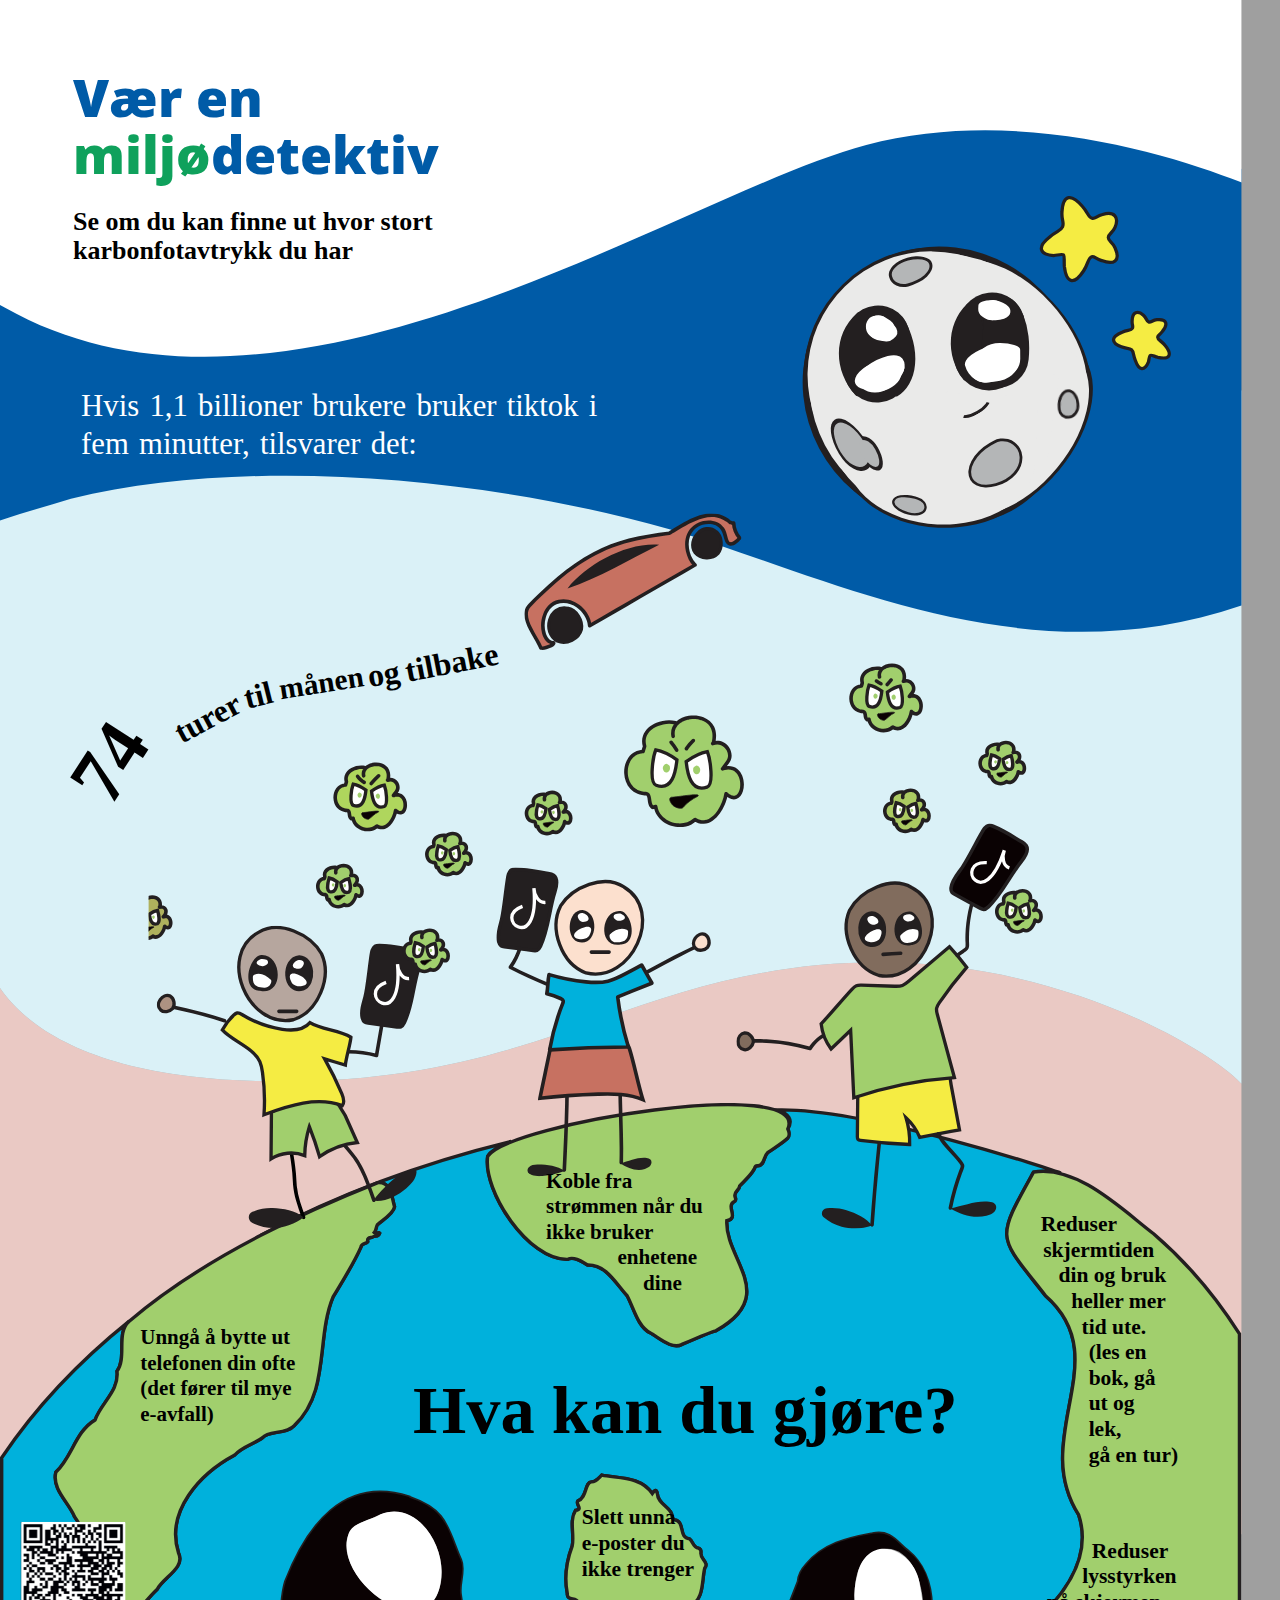
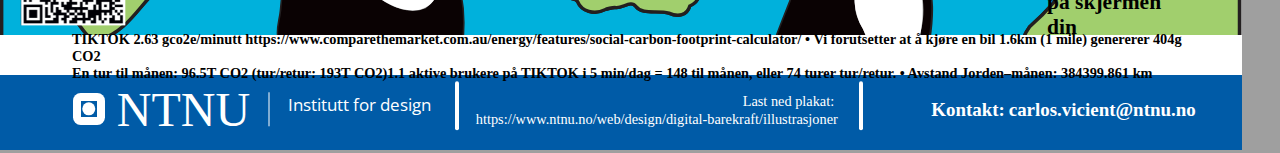
==== commit bf83e71f: "Merge pull request #14 from AdvancedCSS2024/branch-andreas" ====
--- a/index.html
+++ b/index.html
@@ -4,13 +4,10 @@
     <meta charset="UTF-8" />
     <meta name="viewport" content="width=device-width, initial-scale=1.0" />
     <link rel="stylesheet" href="assets/styles/style.css" />
-    <link rel="stylesheet" href="assets/styles/moonAnimation.css" />
-    <link rel="stylesheet" href="assets/styles/carAnimation.css" />
-    <link rel="stylesheet" href="assets/styles/taglineAnimations.css" />
-    <link rel="stylesheet" href="assets/styles/peopleJumpAnimation.css" />
     <!--Font used for "institutt for design" in footer of poster-->
     <link rel="preconnect" href="https://fonts.googleapis.com" />
     <link rel="preconnect" href="https://fonts.gstatic.com" crossorigin />
+    <link rel="stylesheet" href="assets/styles/particlesanimation.css">
     <link
       href="https://fonts.googleapis.com/css2?family=Open+Sans:ital,wght@0,300..800;1,300..800&display=swap"
       rel="stylesheet"
@@ -108,120 +105,39 @@
             <path
               class="earth__water"
               d="M1362.65 855.452C1367.54 847.064 1365.27 836.088 1375.48 829.906C1388.69 791.323 1375.04 747.814 1400.69 712.474C1440.69 677.598 1487.81 622.098 1467.41 560.402C1399.57 453.333 1520.12 347.699 1422.22 262.119C1356.59 178.647 1353.74 188.189 1405.98 94.12C1416.95 91.3312 1441.67 94.7068 1441.67 94.7068C1441.87 94.2512 1178.73 6.32727 1056.99 9.37531C1072.95 14.4907 1079.36 22.8661 1071.72 35.3148C1071.72 35.3148 1075.69 43.5574 1071.41 48.0167C1063.93 54.9649 1052.93 61.5472 1044.14 67.6299C1038.45 72.7378 1040.11 85.6878 1030.67 85.4272C1027.27 85.0311 1026.75 87.2189 1026.12 89.6583C1021.24 98.6308 1013.18 105.334 1006.2 112.716C1005.78 119.733 996.521 120.67 1000.31 128.77C1001.19 130.571 1000.75 133.426 998.394 134.367C987.046 140.843 1005.98 156.723 988.708 160.178C985.751 212.917 1060.44 261.877 973.844 309.9C968.791 310.542 927.54 328.418 927.54 328.418C914.394 336.167 894.987 318.139 884.322 312.627C867.641 304.006 862.452 279.629 853.118 262.165C837.438 245.537 825.389 219.943 799.316 220.473C791.53 215.704 780.938 208.315 771.784 212.765C718.545 213.377 656.813 120.131 663.389 72.6864C665.992 66.2305 677.673 59.2854 695.547 52.3685C578.253 80.868 461.559 123.466 354.86 180.04C407.365 152.922 461.477 129.359 514.105 108.365C532.368 106.591 533.002 128.78 536.717 141.149C535.53 150.047 521.696 158.577 514.334 164.712C511.502 165.548 512.502 173.173 509.005 176.356C511.428 180.066 514.068 174.78 516.372 177.139C515.058 182.024 510.246 180.439 507.231 182.124C504.419 183.695 498.737 182.3 500.261 188.633C498.537 191.857 491.287 190.233 490.859 196.361C480.562 219.478 466.042 242.226 453.095 263.858C429.583 320.438 449.162 392.127 400.734 438.421C389.16 451.388 365.525 444.983 357.23 455.127C347.207 463.107 329.006 467.483 319.325 478.817C272.256 504.005 224.568 555.062 242.852 612.195C252.594 632.091 222.43 645.161 213.883 661.42C188.981 684.758 171.98 719.154 137.212 729.195C117.127 735.561 111.872 707.677 97.2695 700.304C61.4668 660.672 136.036 606.794 101.457 562.865C93.5947 543.238 70.4912 525.686 75.9097 502.369C98.3623 481.761 102.108 447.39 129.368 431.179C137.932 407.285 162.307 391.794 159.143 364.851C173.034 346.645 157.278 312.495 175.834 296.777C108.118 351.109 48.9951 413.083 2.30078 482.651V876.45H366.143C370.04 828.264 367.064 779.04 380.218 732.37C375.266 717.755 381.69 703.886 382.792 689.684C383.965 676.582 384.571 663.392 388.796 650.766C417.507 576.914 467.393 507.281 556.508 536.045C556.726 536.918 557.145 537.521 558.184 537.288C608.749 554.833 607.838 578.771 626.464 621.583C632.917 635.896 623.213 653.529 626.174 669.387C636.17 718.54 623.281 767.739 612.863 815.465C612.086 819.469 613.121 824.283 607.963 826.3C607.296 826.561 607.272 826.937 607.419 827.567C609.988 838.568 602.054 848.149 603.153 858.976C603.514 862.534 600.295 864.799 599.229 868.008C598.299 870.807 597.573 873.625 596.956 876.45H1024.61C1022.12 797.477 1058.68 723.507 1086.11 651.16C1086.66 642.079 1091.13 634.46 1096.93 628.231C1120.31 600.058 1152.46 592.528 1187.03 586.134C1210.48 581.108 1218.92 596.429 1234.45 609.295C1307.23 668.97 1234.08 797.28 1243.64 876.45H1349.59C1351.98 868.645 1356.28 861.349 1362.65 855.452ZM958.652 632.765C954.468 649.726 958.223 675.842 938.377 684.201C934.355 697.351 922.555 699.297 909.912 693.962C894.852 689.214 873.968 697.011 864.792 684.506C858.552 676.004 846.654 687.513 837.821 686.398C833.426 685.844 824.479 688.449 823.072 689.188C808.503 696.837 791.309 691.691 785.748 678.342C783.741 671.762 770.947 677.646 771.744 667.3C767.691 646.649 770.498 623.829 778.363 602.921C781.859 587.331 773.936 568.428 782.954 554.204C794.13 552.641 782.366 545.619 786.147 541.401C798.662 537.437 795.402 515.091 804.82 515.38C811.615 515.283 814.585 509.909 818.745 506.141C841.339 510.736 871.562 507.675 887.391 531.295C889.814 527.874 892.315 523.996 894.18 531.213C894.602 545.935 913.291 550.109 914.215 561.323C914.05 564.162 914.502 566.21 918.134 567.155C932.442 570.047 922.624 591.475 937.946 592.874C942.721 595.94 942.645 604.609 949.966 605.495C953.101 606.461 953.608 608.08 953.592 610.697C950.975 619.954 965.273 624.599 958.652 632.765Z"
-            >
-              <animateTransform
-                attributeType="XML"
-                attributeName="transform"
-                values="0,0; 0,6; 0,-8; 0,0; 0,0"
-                keyTimes="0; 0.78; 0.8; 0.85; 1"
-                dur="10s"
-                repeatCount="indefinite"
-              />
-            </path>
+            ></path>
             <path
               class="earth__eye earth__eye"
               d="M1247.75 819.338C1252.15 757.936 1295.64 653.763 1234.45 609.292C1218.92 596.476 1210.5 581.073 1187.03 586.133C1152.45 592.55 1120.31 600.034 1096.93 628.234C1091.13 634.461 1086.66 642.079 1086.11 651.162C1058.68 723.508 1022.12 797.475 1024.61 876.45H1069.73C1075.91 869.693 1085.12 870.05 1093.52 869.296C1099.38 868.598 1103.97 872.572 1107.84 876.45H1243.64C1243.01 857.205 1243.75 838.224 1247.75 819.338ZM1194.52 750.433C1192.09 749.068 1190.32 747.067 1188.99 744.683C1183.69 735.115 1177.68 725.862 1173.89 715.573C1168.91 706.26 1163.85 696.669 1163.16 685.607C1161.39 662.82 1162.54 626.673 1183.86 613.254C1268.46 565.377 1287.41 788.45 1194.52 750.433Z"
-            >
-              <animateTransform
-                attributeType="XML"
-                attributeName="transform"
-                values="0,0; 0,6; 0,-8; 0,0; 0,0"
-                keyTimes="0; 0.78; 0.8; 0.85; 1"
-                dur="10s"
-                repeatCount="indefinite"
-              />
-            </path>
+            ></path>
             <path
               class="earth__flare"
               d="M1252 722.788C1256.14 701.393 1256.47 679.58 1251.74 658.281C1247.32 607.088 1181.44 581.159 1166.47 640.97C1159.54 665.09 1160.34 693.865 1173.89 715.572C1177.68 725.862 1183.69 735.115 1188.99 744.682C1190.32 747.067 1192.09 749.068 1194.52 750.433C1214.76 761.819 1249.32 749.443 1252 722.788Z"
-            >
-              <animateTransform
-                attributeType="XML"
-                attributeName="transform"
-                values="0,0; 0,6; 0,-8; 0,0; 0,0"
-                keyTimes="0; 0.78; 0.8; 0.85; 1"
-                dur="10s"
-                repeatCount="indefinite"
-              />
-            </path>
+            ></path>
             <path
               class="earth__eye earth__eye"
               d="M603.152 858.976C602.053 848.149 609.988 838.568 607.418 827.567C607.271 826.937 607.296 826.561 607.962 826.3C613.12 824.282 612.086 819.469 612.865 815.466C623.279 767.751 636.168 718.528 626.173 669.387C623.211 653.462 632.914 635.996 626.468 621.582C607.853 578.839 608.765 554.814 558.184 537.288C557.145 537.521 556.726 536.918 556.507 536.045C467.223 507.323 417.564 576.921 388.798 650.767C384.571 663.392 383.964 676.581 382.792 689.684C381.689 703.885 375.265 717.755 380.215 732.369C367.066 779.041 370.038 828.263 366.143 876.45H596.956C597.572 873.625 598.298 870.807 599.228 868.008C600.295 864.798 603.514 862.534 603.152 858.976ZM578.927 687.337C521.543 711.35 431.916 601.868 489.812 571.51C499.283 567.805 508.587 563.637 517.808 559.335C583.882 534.826 630.557 649.659 578.927 687.337Z"
-            >
-              <animateTransform
-                attributeType="XML"
-                attributeName="transform"
-                values="0,0; 0,6; 0,-8; 0,0; 0,0"
-                keyTimes="0; 0.78; 0.8; 0.85; 1"
-                dur="10s"
-                repeatCount="indefinite"
-              />
-            </path>
+            ></path>
             <path
               class="earth__flare"
               d="M600.568 637.482C601.172 595.545 564.429 541.282 517.807 559.335C503.934 568.021 477.973 570.043 473.632 587.669C452.385 657.841 599.45 750.657 600.568 637.482Z"
-            >
-              <animateTransform
-                attributeType="XML"
-                attributeName="transform"
-                values="0,0; 0,6; 0,-8; 0,0; 0,0"
-                keyTimes="0; 0.78; 0.8; 0.85; 1"
-                dur="10s"
-                repeatCount="indefinite"
-              />
-            </path>
+            ></path>
             <path
               class="earth__continent"
               d="M953.592 610.697C953.608 608.08 953.101 606.46 949.966 605.495C942.645 604.609 942.721 595.94 937.946 592.874C922.624 591.475 932.442 570.047 918.134 567.155C914.502 566.21 914.05 564.162 914.215 561.323C913.29 550.109 894.602 545.935 894.18 531.213C892.315 523.995 889.814 527.874 887.391 531.295C871.561 507.675 841.339 510.735 818.745 506.141C814.585 509.908 811.615 515.283 804.82 515.38C795.402 515.091 798.661 537.437 786.147 541.401C782.366 545.618 794.13 552.641 782.954 554.204C773.936 568.428 781.859 587.331 778.363 602.921C770.497 623.829 767.691 646.649 771.744 667.3C770.947 677.646 783.741 671.762 785.748 678.341C791.309 691.691 808.503 696.837 823.072 689.188C824.479 688.449 833.426 685.843 837.821 686.398C846.654 687.513 858.552 676.004 864.791 684.506C873.968 697.011 894.852 689.214 909.911 693.962C922.555 699.297 934.355 697.351 938.377 684.201C958.222 675.842 954.468 649.726 958.652 632.765C965.273 624.599 950.974 619.954 953.592 610.697Z"
-            >
-              <animateTransform
-                attributeType="XML"
-                attributeName="transform"
-                values="0,0; 0,6; 0,-8; 0,0; 0,0"
-                keyTimes="0; 0.78; 0.8; 0.85; 1"
-                dur="10s"
-                repeatCount="indefinite"
-              />
-            </path>
+            ></path>
             <path
               class="earth__continent"
               d="M1569.29 177.837C1528.07 146.65 1466.11 83.9702 1405.98 94.1202C1353.56 188.954 1356.55 178.142 1422.23 262.119C1520.12 347.699 1399.57 453.333 1467.41 560.403C1487.81 622.098 1440.69 677.598 1400.69 712.474C1375.04 747.814 1388.69 791.323 1375.47 829.906C1365.27 836.088 1367.54 847.064 1362.65 855.452C1356.28 861.349 1351.98 868.646 1349.59 876.45H1677.05C1680.09 875.754 1683.09 875.204 1686.08 874.781V314.055C1654.27 264.015 1616.02 218.002 1569.29 177.837Z"
-            >
-              <animateTransform
-                attributeType="XML"
-                attributeName="transform"
-                values="0,0; 0,6; 0,-8; 0,0; 0,0"
-                keyTimes="0; 0.78; 0.8; 0.85; 1"
-                dur="10s"
-                repeatCount="indefinite"
-              />
-            </path>
+            ></path>
             <path
               class="earth__continent"
               d="M663.389 72.6864C656.813 120.131 718.545 213.377 771.783 212.765C780.938 208.315 791.53 215.704 799.316 220.473C825.388 219.943 837.438 245.537 853.117 262.165C862.452 279.629 867.641 304.006 884.322 312.627C894.987 318.139 914.394 336.167 927.539 328.419C927.539 328.419 968.791 310.542 973.846 309.898C1060.43 261.798 985.802 213.114 988.707 160.178C1005.98 156.723 987.046 140.843 998.393 134.367C1000.75 133.426 1001.19 130.571 1000.31 128.77C996.521 120.67 1005.78 119.733 1006.2 112.716C1013.18 105.334 1021.24 98.6308 1026.12 89.6583C1026.75 87.2189 1027.27 85.0311 1030.67 85.4272C1040.11 85.6878 1038.45 72.7378 1044.14 67.6299C1052.93 61.5472 1063.93 54.9649 1071.41 48.0167C1075.69 43.5574 1071.72 35.3148 1071.72 35.3148C1103.7 -38.2612 691.509 27.7777 663.389 72.6864Z"
-            >
-              <animateTransform
-                attributeType="XML"
-                attributeName="transform"
-                values="0,0; 0,6; 0,-8; 0,0; 0,0"
-                keyTimes="0; 0.78; 0.8; 0.85; 1"
-                dur="10s"
-                repeatCount="indefinite"
-              />
-            </path>
+            ></path>
             <path
               class="earth__continent"
               d="M159.142 364.851C162.306 391.794 137.931 407.285 129.367 431.179C102.108 447.39 98.3617 481.761 75.9091 502.369C70.4906 525.685 93.5941 543.238 101.456 562.865C136.035 606.794 61.4662 660.672 97.269 700.303C111.871 707.676 117.127 735.56 137.212 729.195C171.979 719.154 188.98 684.757 213.883 661.42C222.43 645.161 252.593 632.091 242.851 612.194C224.567 555.061 272.255 504.004 319.325 478.817C329.005 467.483 347.206 463.107 357.23 455.127C365.525 444.983 389.159 451.388 400.734 438.421C449.162 392.127 429.583 320.437 453.095 263.858C466.041 242.226 480.562 219.478 490.859 196.361C491.287 190.233 498.536 191.857 500.261 188.633C498.736 182.3 504.419 183.695 507.231 182.124C510.245 180.439 515.057 182.024 516.371 177.139C514.067 174.78 511.427 180.066 509.004 176.355C512.502 173.172 511.502 165.548 514.334 164.711C521.695 158.576 535.529 150.047 536.717 141.149C533.001 128.78 532.368 106.591 514.105 108.365C461.476 129.359 407.364 152.922 354.86 180.04C290.921 213.063 229.371 251.362 175.821 296.788C157.285 312.512 173.03 346.649 159.142 364.851Z"
-            >
-              <animateTransform
-                attributeType="XML"
-                attributeName="transform"
-                values="0,0; 0,6; 0,-8; 0,0; 0,0"
-                keyTimes="0; 0.78; 0.8; 0.85; 1"
-                dur="10s"
-                repeatCount="indefinite"
-              />
-            </path>
+            ></path>
           </g>
         </svg>
       </div>
@@ -283,17 +199,7 @@
               <path
                 class="left-person__hand--left"
                 d="M5.47229 116.039C-3.40543 108.153 8.0926 92.1456 18.6171 96.8833C24.1273 100.234 25.6264 109.244 21.7254 114.33C17.9637 118.392 9.73859 120.172 5.47229 116.039Z"
-              >
-                <animate
-                  attributeName="d"
-                  values="
-                  M5.47229 116.039C-3.40543 108.153 8.0926 92.1456 18.6171 96.8833C24.1273 100.234 25.6264 109.244 21.7254 114.33C17.9637 118.392 9.73859 120.172 5.47229 116.039Z;
-                  M20.6147 177.243C8.74036 177.198 6.78107 157.587 17.809 154.181C24.1584 153.052 31.2409 158.819 31.6775 165.214C31.5415 170.748 26.5483 177.523 20.6147 177.243Z;
-                  M5.47229 116.039C-3.40543 108.153 8.0926 92.1456 18.6171 96.8833C24.1273 100.234 25.6264 109.244 21.7254 114.33C17.9637 118.392 9.73859 120.172 5.47229 116.039Z"
-                  dur="4"
-                  repeatCount="indefinite"
-                ></animate>
-              </path>
+              ></path>
               <path
                 class="left-person__arm--right"
                 d="M265.012 176.12C277.624 176.315 290.14 177.984 302.361 181.102C303.574 181.412 305.201 180.71 305.436 179.356C308.582 161.275 311.729 143.193 314.875 125.112C315.106 123.783 314.519 122.419 313.129 122.037C311.924 121.706 310.286 122.445 310.053 123.783C306.907 141.864 303.761 159.945 300.615 178.027L303.69 176.281C291.056 173.058 278.049 171.322 265.012 171.12C261.794 171.07 261.793 176.07 265.012 176.12Z"
@@ -301,17 +207,7 @@
               <path
                 class="left-person__arm--left"
                 d="M94.2354 128.491C76.7123 122.696 58.9265 117.705 40.9422 113.556C35.8377 112.379 30.7175 111.271 25.5841 110.227C24.2623 109.958 22.8837 110.609 22.5088 111.973C22.1695 113.208 22.9256 114.778 24.2549 115.048C42.3408 118.727 60.2557 123.233 77.9239 128.57C82.9387 130.085 87.9325 131.667 92.9062 133.312C95.9682 134.325 97.281 129.498 94.2354 128.491Z"
-              >
-                <animate
-                  attributeName="d"
-                  values="
-                  M94.2354 128.491C76.7123 122.696 58.9265 117.705 40.9422 113.556C35.8377 112.379 30.7175 111.271 25.5841 110.227C24.2623 109.958 22.8837 110.609 22.5088 111.973C22.1695 113.208 22.9256 114.778 24.2549 115.048C42.3408 118.727 60.2557 123.233 77.9239 128.57C82.9387 130.085 87.9325 131.667 92.9062 133.312C95.9682 134.325 97.281 129.498 94.2354 128.491Z;
-                  M95.4357 127.89C78.4589 135.13 61.8159 143.146 45.5815 151.926C40.9737 154.418 36.4001 156.973 31.8587 159.584C30.6893 160.256 30.0855 161.656 30.7064 162.928C31.2684 164.078 32.8737 164.756 34.0498 164.08C50.0499 154.88 66.4689 146.415 83.2518 138.735C88.0153 136.555 92.8081 134.44 97.6267 132.385C100.593 131.12 98.3863 126.631 95.4357 127.89Z;
-                  M94.2354 128.491C76.7123 122.696 58.9265 117.705 40.9422 113.556C35.8377 112.379 30.7175 111.271 25.5841 110.227C24.2623 109.958 22.8837 110.609 22.5088 111.973C22.1695 113.208 22.9256 114.778 24.2549 115.048C42.3408 118.727 60.2557 123.233 77.9239 128.57C82.9387 130.085 87.9325 131.667 92.9062 133.312C95.9682 134.325 97.281 129.498 94.2354 128.491Z"
-                  dur="4"
-                  repeatCount="indefinite"
-                ></animate>
-              </path>
+              ></path>
             </g>
             <g class="left-person__head--wrapper">
               <path
@@ -345,19 +241,10 @@
               <path
                 class="left-person__mouth"
                 d="M168.51 120.537C176.646 120.537 184.782 120.537 192.918 120.537C196.136 120.537 196.141 115.537 192.918 115.537C184.782 115.537 176.646 115.537 168.51 115.537C165.292 115.537 165.287 120.537 168.51 120.537Z"
-              >
-                <animate
-                  attributeName="d"
-                  values="
-                  M168.51 120.537C176.646 120.537 184.782 120.537 192.918 120.537C196.136 120.537 196.141 115.537 192.918 115.537C184.782 115.537 176.646 115.537 168.51 115.537C165.292 115.537 165.287 120.537 168.51 120.537Z;
-                  M166.51 120.537C173 114 181.5 113 190.918 120.537C193.5 122 195.25 118.544 190.918 116C179 109 173 111.5 166.51 115.537C161.071 118.5 164 122.5 166.51 120.537Z;
-                  M168.51 120.537C176.646 120.537 184.782 120.537 192.918 120.537C196.136 120.537 196.141 115.537 192.918 115.537C184.782 115.537 176.646 115.537 168.51 115.537C165.292 115.537 165.287 120.537 168.51 120.537Z"
-                  dur="8"
-                  repeatCount="indefinite"
-                ></animate>
-              </path>
+              ></path>
             </g>
             <g class="left-person__phone">
+              <!--CHANGED "PHONE" INTO "LEFT-PERSON__PHONE"-->
               <path
                 class="left-person__phone"
                 d="M286.048 98.0199C285.715 99.276 285.361 100.551 285.004 101.84C284.035 105.331 283.039 108.92 282.375 112.49C281.46 117.408 281.141 122.435 282.37 127.427C282.915 129.642 283.935 132.243 286.183 133.731C287.817 134.812 289.783 135.073 291.353 135.282L291.386 135.286L311.208 137.922L331.029 140.558L331.045 140.56C332.776 140.79 334.98 141.083 337.004 140.283C339.857 139.154 341.393 136.287 342.456 134.046C348.073 122.213 351.086 109.53 353.674 96.8011C354.168 94.3759 354.645 91.9507 355.122 89.529C357.157 79.1982 359.178 68.9334 362.344 59.0187C363.616 55.0327 364.933 50.2811 365.029 45.8798C365.126 41.4637 363.992 37.1486 360.087 34.4188C357.651 32.7161 354.673 32.1808 352.093 31.7495C348.73 31.1875 345.52 30.6118 342.393 30.0511C330.688 27.9518 320.159 26.0636 307.229 25.8988C305.165 25.8725 302.553 25.867 300.398 27.2C298.003 28.6822 296.856 31.3804 296.036 33.5445C295.689 34.4588 295.354 35.9235 295.021 37.7267C294.682 39.5575 294.329 41.825 293.964 44.3975C293.335 48.8256 292.663 54.1972 291.954 59.8658C291.84 60.7831 291.724 61.7081 291.607 62.6382C289.925 76.0477 288.053 90.4381 286.048 98.0199Z"
@@ -559,7 +446,15 @@
           <path
             class="particle__fill"
             d="M28.4537 308.355C20.754 306.552 9.6456 311.719 12.3236 320.799L11.4709 323.496C-0.412211 323.868 -0.959971 345.027 12.6699 345.669C16.0766 345.669 13.7387 351.052 16.6217 352.866L18.0947 352.46C19.5076 361.633 32.26 365.476 38.8241 359.321C46.9188 364.403 54.2525 353.155 55.1651 345.762C66.2038 354.882 67.0126 327.677 53.3041 332.601C59.6712 327.042 57.4657 317 48.1282 319.321L48.4673 319.043C53.1458 300.878 24.7906 302.361 27.3203 315.533"
-          ></path>
+          >
+          <animate
+          attributeType="XML"
+          attributeName="fill"
+          values="#A1CF6D; red; #A1CF6D"
+          dur="10s" 
+          repeatCount="indefinite"         
+          />
+        </path>
           <path
             class="particle__mouth"
             d="M26.4335 347.528C24.6555 347.988 25.7988 350.02 26.6256 351.192C28.108 353.056 30.3334 353.364 31.5029 353.385C34.4235 351.709 36.5205 348.465 40.3098 347.034C41.5271 344.831 28.348 347.834 26.4335 347.528Z"
@@ -619,7 +514,14 @@
           <path
             class="particle__fill"
             d="M349.181 143.494C336.998 140.641 319.422 148.817 323.659 163.184L322.31 167.452C303.507 168.04 302.641 201.519 324.207 202.535C329.597 202.535 325.898 211.052 330.46 213.923L332.791 213.281C335.026 227.795 355.204 233.875 365.59 224.137C378.927 232.239 389.615 214.472 391.446 202.682C408.216 217.327 410.974 174.45 388.502 181.859L392.53 176.635C398.694 168.599 389.636 156.895 380.312 160.845L380.848 160.405C387.887 130.455 342.649 135.194 347.388 154.851"
-          ></path>
+          >
+          <animate
+          attributeType="XML"
+          attributeName="fill"
+          values="#A1CF6D; yellow; #A1CF6D"
+          dur="10s" 
+          repeatCount="indefinite"         
+          /></path>
           <path
             class="particle__mouth"
             d="M345.985 205.477C343.171 206.205 344.981 209.42 346.289 211.274C348.634 214.223 352.155 214.71 354.006 214.744C358.627 212.092 361.945 206.96 367.941 204.695C370.953 201.293 348.323 205.907 345.985 205.477Z"
@@ -717,31 +619,94 @@
           <path
             class="particle__fill"
             d="M580.066 163.969C572.367 162.167 561.258 167.333 563.936 176.414L563.083 179.111C551.2 179.483 550.653 200.641 564.282 201.283C567.689 201.283 565.351 206.666 568.234 208.481L569.707 208.075C571.12 217.248 583.873 221.091 590.437 214.936C598.531 220.018 605.865 208.769 606.778 201.377C617.816 210.496 618.625 183.292 604.917 188.216C611.284 182.656 609.078 172.615 599.741 174.936L600.08 174.657C604.758 156.493 576.403 157.976 578.933 171.147"
-          ></path>
+          >
+          <animateTransform
+          attributeType="XML"
+          attributeName="transform"
+          type="scale"
+          values="1; 1 ; 0.3; 0.3; 1;"
+          dur="12"
+          repeatCount="indefinite"
+        />
+        </path>
           <path
             class="particle__mouth"
             d="M578.046 203.143C576.268 203.603 577.411 205.634 578.238 206.806C579.72 208.67 581.946 208.978 583.115 208.999C586.036 207.324 588.133 204.08 591.922 202.649C593.139 200.446 579.96 203.449 578.046 203.143Z"
-          ></path>
+          >
+          <animateTransform
+              attributeType="XML"
+              attributeName="transform"
+              type="scale"
+              values="1; 1 ; 0.3; 0.3; 1;"
+              dur="12"
+              repeatCount="indefinite"
+            />
+        </path>
           <path
             class="particle__eye"
             d="M596.914 179.233C598.372 183.956 600.696 195.278 596.723 197.846C588.468 200.64 586.409 191.058 585.781 184.456C589.231 181.994 592.912 179.936 596.914 179.233Z"
-          ></path>
+          >
+          <animateTransform
+          attributeType="XML"
+          attributeName="transform"
+          type="scale"
+          values="1; 1 ; 0.3; 0.3; 1;"
+          dur="12"
+          repeatCount="indefinite"
+        />
+        </path>
           <path
             class="particle__eye"
             d="M569.784 178.265C568.326 182.988 566.002 194.309 569.975 196.877C578.404 199.952 580.24 190.054 580.916 183.488C577.466 181.025 573.785 178.967 569.784 178.265Z"
-          ></path>
+          >
+          <animateTransform
+          attributeType="XML"
+          attributeName="transform"
+          type="scale"
+          values="1; 1 ; 0.3; 0.3; 1;"
+          dur="12"
+          repeatCount="indefinite"
+        />
+        </path>
           <path
             class="particle__pupil"
             d="M589.442 188.566C590.211 194.725 596.344 187.987 591.141 186.522C590.313 186.927 589.266 187.501 589.442 188.566Z"
-          ></path>
+          >
+          <animateTransform
+          attributeType="XML"
+          attributeName="transform"
+          type="scale"
+          values="1; 1 ; 0.3; 0.3; 1;"
+          dur="12"
+          repeatCount="indefinite"
+        />
+        </path>
           <path
             class="particle__pupil"
             d="M577.255 187.598C576.487 193.756 570.354 187.018 575.557 185.553C576.385 185.959 577.431 186.532 577.255 187.598Z"
-          ></path>
+          >
+          <animateTransform
+          attributeType="XML"
+          attributeName="transform"
+          type="scale"
+          values="1; 1 ; 0.3; 0.3; 1;"
+          dur="12"
+          repeatCount="indefinite"
+        />
+        </path>
           <path
             class="particle__outline"
             d="M580.731 161.559C571.34 159.468 558.407 165.897 561.525 177.079V175.749C561.241 176.648 560.957 177.547 560.673 178.446L563.083 176.611C555.779 176.925 551.308 183.581 551.629 190.523C551.784 193.892 552.938 197.145 555.178 199.691C556.272 200.934 557.673 201.938 559.184 202.605C560.039 202.982 560.907 203.296 561.825 203.479C562.374 203.588 562.936 203.664 563.492 203.722C563.711 203.744 563.93 203.759 564.149 203.776C564.783 203.825 564.315 203.894 564.071 203.689C563.909 203.552 563.841 203.43 563.699 203.295C563.83 203.534 563.832 203.508 563.704 203.216C563.752 203.347 563.793 203.48 563.827 203.615C563.856 203.759 563.89 203.905 563.921 204.048C563.949 204.201 563.974 204.354 563.996 204.508C563.965 204.282 563.962 204.261 563.985 204.446C564.131 205.532 564.223 206.624 564.614 207.656C565.115 208.98 566.118 210.492 567.57 210.891C568.492 211.145 569.487 210.729 570.372 210.485L567.297 208.739C569.161 219.836 584.226 223.985 592.204 216.704L589.175 217.095C599.528 223.354 608.094 210.282 609.278 201.377L605.01 203.144C607.144 204.878 609.793 206.352 612.623 205.513C614.977 204.815 616.451 202.64 617.125 200.393C618.45 195.978 617.322 190.106 613.638 187.109C610.947 184.921 607.463 184.686 604.252 185.805L606.685 189.984C609.969 187.041 612.088 182.112 610.558 177.748C608.825 172.808 603.813 171.413 599.076 172.525L601.509 176.703C603.02 175.463 603.12 172.565 603.102 170.725C603.084 168.953 602.727 167.24 602.004 165.626C600.737 162.801 598.293 160.82 595.463 159.689C590.284 157.621 583.449 158.531 579.34 162.43C576.732 164.904 575.894 168.345 576.522 171.812C576.763 173.141 578.379 173.893 579.598 173.558C580.996 173.174 581.585 171.816 581.344 170.483C581.21 169.745 581.312 170.733 581.288 170.01C581.28 169.769 581.269 169.529 581.276 169.287C581.28 169.175 581.299 169.049 581.295 168.936C581.273 168.369 581.21 169.351 581.276 169.003C581.328 168.728 581.38 168.457 581.457 168.188C581.524 167.951 581.607 167.721 581.695 167.492C581.433 168.173 581.735 167.454 581.827 167.291C581.945 167.08 582.081 166.884 582.21 166.679C582.284 166.561 582.502 166.319 582.107 166.799C582.209 166.676 582.309 166.545 582.421 166.43C582.766 166.076 583.111 165.738 583.497 165.429C583.07 165.77 583.45 165.476 583.669 165.332C583.929 165.161 584.197 165.003 584.471 164.855C584.699 164.732 584.932 164.622 585.166 164.51C585.498 164.351 584.786 164.631 585.377 164.428C585.941 164.235 586.502 164.052 587.084 163.919C587.32 163.865 587.556 163.821 587.793 163.775C588.531 163.632 587.52 163.773 588.12 163.724C588.699 163.678 589.273 163.634 589.855 163.64C590.404 163.645 590.95 163.684 591.496 163.749C590.783 163.665 591.651 163.785 591.818 163.818C592.113 163.877 592.406 163.945 592.696 164.024C592.956 164.095 593.213 164.173 593.468 164.26C593.591 164.302 594.325 164.599 593.998 164.455C593.677 164.313 594.403 164.659 594.495 164.708C594.753 164.844 595.005 164.991 595.25 165.149C595.445 165.275 595.635 165.409 595.822 165.548C595.256 165.129 596.003 165.726 596.111 165.829C596.28 165.989 596.442 166.156 596.597 166.329C596.694 166.438 596.786 166.55 596.88 166.662C597.073 166.892 596.615 166.256 596.859 166.649C597.033 166.929 597.215 167.197 597.371 167.489C597.442 167.623 597.506 167.761 597.574 167.897C597.785 168.318 597.474 167.605 597.573 167.899C597.687 168.234 597.802 168.563 597.887 168.906C597.934 169.093 598.096 170.036 598.018 169.434C598.113 170.164 598.122 170.907 598.076 171.64C598.064 171.839 598.045 172.037 598.026 172.236C597.999 172.499 598.076 171.978 597.999 172.433C597.911 172.958 597.798 173.476 597.669 173.993L598.312 172.89L597.973 173.168C595.922 174.851 598.169 177.871 600.405 177.346C601.25 177.148 601.898 177.072 602.803 177.106C603.219 177.121 602.835 177.085 603.059 177.124C603.225 177.152 603.388 177.189 603.551 177.231C603.747 177.281 603.941 177.339 604.13 177.409C603.892 177.32 604.008 177.346 604.173 177.434C604.346 177.526 604.956 177.927 604.854 177.843C604.76 177.766 605.243 178.24 605.376 178.399C605.076 178.038 605.604 178.813 605.69 178.972C605.801 179.176 605.783 179.197 605.7 178.973C605.764 179.146 605.82 179.321 605.87 179.498C605.919 179.673 606.051 180.533 606.006 180.055C606.039 180.405 606.047 180.756 606.034 181.107C606.027 181.267 606.016 181.427 606.001 181.586C605.974 181.854 606.067 181.316 605.966 181.768C605.883 182.139 605.795 182.504 605.676 182.865C605.258 184.137 604.361 185.362 603.149 186.448C601.324 188.084 603.236 191.444 605.581 190.627C606.145 190.43 606.713 190.283 607.296 190.159C607.709 190.072 606.933 190.142 607.62 190.128C607.896 190.123 608.18 190.139 608.455 190.125C609.074 190.096 608.163 190.04 608.574 190.125C608.794 190.17 609.011 190.22 609.228 190.277C609.496 190.348 609.888 190.545 609.393 190.305C609.607 190.409 609.82 190.513 610.025 190.637C610.1 190.682 610.68 191.093 610.354 190.842C610.027 190.59 610.573 191.046 610.635 191.107C610.787 191.253 610.92 191.417 611.069 191.565C611.45 191.943 610.867 191.181 611.211 191.752C611.435 192.125 611.652 192.492 611.859 192.874C611.898 192.946 611.927 193.024 611.963 193.097C612.113 193.397 611.789 192.639 611.905 192.956C611.991 193.19 612.081 193.422 612.156 193.66C612.292 194.086 612.402 194.52 612.488 194.959C612.525 195.145 612.614 195.856 612.532 195.123C612.56 195.372 612.588 195.621 612.604 195.872C612.631 196.284 612.639 196.697 612.624 197.109C612.617 197.325 612.594 197.54 612.584 197.755C612.553 198.46 612.683 197.412 612.561 197.953C612.472 198.35 612.403 198.745 612.282 199.134C612.232 199.295 612.161 199.454 612.117 199.616C612.014 199.999 612.182 199.458 612.207 199.411C612.141 199.532 612.095 199.663 612.026 199.783C611.939 199.937 611.839 200.088 611.756 200.244C611.527 200.676 611.817 200.19 611.803 200.203C611.689 200.313 611.567 200.446 611.463 200.565C611.028 201.064 611.582 200.296 611.448 200.585C611.402 200.684 610.736 200.917 611.219 200.733C611.693 200.552 611.044 200.797 610.943 200.784C610.568 200.735 611.229 200.747 611.238 200.748C611.15 200.738 610.938 200.745 610.851 200.76C610.332 200.851 611.076 200.866 610.832 200.774C610.605 200.689 610.336 200.636 610.1 200.571C609.966 200.533 609.681 200.376 610.236 200.636C610.102 200.573 609.966 200.514 609.837 200.441C609.586 200.297 609.335 200.159 609.092 200C608.976 199.924 608.863 199.844 608.749 199.765C608.318 199.464 609.017 199.992 608.545 199.609C606.753 198.152 604.57 199.175 604.278 201.377C604.323 201.039 604.242 201.548 604.219 201.655C604.171 201.886 604.128 202.118 604.075 202.348C603.977 202.778 603.862 203.204 603.734 203.626C603.477 204.479 603.177 205.302 602.819 206.067C602.013 207.791 601.018 209.456 599.743 210.842C598.636 212.046 597.352 213.073 596.004 213.481C594.497 213.937 593.26 213.721 591.698 212.777C590.715 212.183 589.484 212.424 588.669 213.168C583.356 218.017 573.351 214.751 572.118 207.41C571.894 206.077 570.239 205.334 569.043 205.664L567.57 206.07L569.496 206.322C569.562 206.367 569.466 206.363 569.337 206.055C569.181 205.679 569.441 206.377 569.31 205.984C569.245 205.788 569.193 205.589 569.147 205.388C569.111 205.23 568.975 204.432 569.032 204.815C568.95 204.271 568.9 203.723 568.817 203.179C568.557 201.472 567.793 199.869 566.124 199.159C565.273 198.797 564.393 198.827 563.492 198.722C563.888 198.768 563.056 198.639 562.912 198.607C562.521 198.52 562.141 198.403 561.759 198.283C561.613 198.238 561.466 198.18 561.323 198.123C561.73 198.287 561.37 198.14 561.294 198.102C560.994 197.952 560.7 197.799 560.415 197.624C560.315 197.563 559.53 197.005 559.943 197.33C559.692 197.132 559.453 196.917 559.224 196.693C558.997 196.47 558.785 196.236 558.576 195.995C558.511 195.921 558.289 195.622 558.574 196.005C558.491 195.894 558.405 195.779 558.33 195.661C557.986 195.125 557.673 194.584 557.402 194.006C557.115 193.392 557.511 194.31 557.37 193.919C557.322 193.786 557.271 193.654 557.225 193.52C557.122 193.218 557.03 192.912 556.95 192.602C556.878 192.326 556.825 192.048 556.763 191.769C556.733 191.631 556.713 191.488 556.69 191.348C556.787 191.945 556.679 191.248 556.673 191.164C556.631 190.594 556.603 190.027 556.621 189.455C556.631 189.135 556.658 188.817 556.685 188.498C556.691 188.418 556.755 187.97 556.705 188.304C556.654 188.646 556.769 187.979 556.783 187.906C556.899 187.325 557.053 186.75 557.249 186.19C557.311 186.013 557.599 185.35 557.379 185.829C557.521 185.52 557.673 185.215 557.841 184.919C558.008 184.626 558.192 184.345 558.382 184.067C558.641 183.687 558.411 184.021 558.353 184.092C558.479 183.937 558.609 183.785 558.744 183.638C558.969 183.392 559.211 183.167 559.456 182.942C559.553 182.853 559.659 182.768 559.763 182.687C559.294 183.052 559.835 182.655 559.907 182.612C560.198 182.439 560.487 182.273 560.788 182.117C560.885 182.066 561.224 181.938 560.755 182.121C560.918 182.058 561.081 181.999 561.247 181.946C561.59 181.835 561.935 181.758 562.286 181.681C562.418 181.652 562.902 181.606 562.393 181.657C562.623 181.634 562.853 181.621 563.083 181.611C564.224 181.562 565.15 180.863 565.494 179.775C565.729 179.034 565.978 178.295 566.198 177.549C566.524 176.446 566.145 175.296 566.061 174.446C565.942 173.249 566.011 172.618 566.477 171.474C566.331 171.833 566.658 171.132 566.665 171.118C566.79 170.887 566.927 170.664 567.071 170.444C567.232 170.197 567.462 169.911 567.855 169.511C569.272 168.071 571.067 167.177 573.091 166.624C575.19 166.051 577.416 165.938 579.402 166.38C582.537 167.078 583.875 162.259 580.731 161.559Z"
-          ></path>
+          >
+          <animateTransform
+          attributeType="XML"
+          attributeName="transform"
+          type="scale"
+          values="1; 1 ; 0.3; 0.3; 1;"
+          dur="12"
+          repeatCount="indefinite"
+        />
+        </path>
         </g>
         <g class="particle-seven">
           <path
@@ -823,7 +788,14 @@
           <path
             class="particle__fill"
             d="M1074.19 160.907C1066.49 159.104 1055.39 164.271 1058.06 173.352L1057.21 176.049C1045.33 176.421 1044.78 197.579 1058.41 198.221C1061.82 198.221 1059.48 203.604 1062.36 205.418L1063.84 205.012C1065.25 214.186 1078 218.028 1084.56 211.874C1092.66 216.956 1099.99 205.707 1100.91 198.314C1111.94 207.434 1112.75 180.229 1099.04 185.154C1105.41 179.594 1103.21 169.553 1093.87 171.873L1094.21 171.595C1098.89 153.431 1070.53 154.914 1073.06 168.085"
-          ></path>
+          >
+          <animate
+          attributeType="XML"
+          attributeName="fill"
+          values="#A1CF6D; orange; #A1CF6D"
+          dur="13s" 
+          repeatCount="indefinite"         
+          /></path>
           <path
             class="particle__mouth"
             d="M1072.17 200.08C1070.4 200.541 1071.54 202.572 1072.37 203.744C1073.85 205.608 1076.07 205.916 1077.24 205.937C1080.16 204.261 1082.26 201.018 1086.05 199.586C1087.27 197.384 1074.09 200.387 1072.17 200.08Z"
@@ -950,25 +922,7 @@
               <path
                 class="star star--large"
                 d="M33.0462 43.5789C35.8606 37.1359 31.2947 34.3266 32.3181 22.2144C33.8209 -3.43274 46.4536 -2.37323 60.9087 14.4179C69.2034 23.6215 69.4187 30.4362 75.1448 31.417C79.6248 32.1843 80.8142 28.2393 89.4988 26.1131C106.247 21.0802 113.134 29.8848 107.042 44.3076C103.548 52.6709 97.6629 53.2504 97.5979 58.5475C97.5345 63.7119 103.113 64.4721 107.043 72.8974C115.637 92.1506 104.973 97.4761 88.1986 91.0904C79.4788 88.2525 77.9416 84.6422 74.2092 85.6779C68.9631 87.1337 69.8509 94.8633 62.8577 105.386C51.1714 123.488 38.8431 126.253 35.5667 98.8878C34.7015 79.7844 39.002 81.5033 20.6218 83.9443C-0.131018 82.3754 -2.34768 71.5531 14.125 58.6026C24.6875 48.9569 30.1795 50.1414 33.0462 43.5789Z"
-              >
-                <animateTransform
-                  attributeName="transform"
-                  attributeType="XML"
-                  type="rotate"
-                  values="0 50 145; 90 60 120; 180 70 90; 270 80 30; 360 190 125"
-                  dur="30s"
-                  repeatCount="indefinite"
-                />
-                <animateTransform
-                  attributeName="transform"
-                  attributeType="XML"
-                  type="scale"
-                  values="1; 0.5; 1"
-                  dur="10s"
-                  repeatCount="indefinite"
-                  additive="sum"
-                />
-              </path>
+              ></path>
               <path
                 class="star star--small"
                 d="M130.314 216.911C126.675 213.627 123.809 216.026 116.025 212.674C99.5022 206.223 102.962 197.706 117.185 192.045C125.103 188.593 129.657 189.956 131.57 186.386C133.067 183.593 130.721 181.935 131.233 175.722C131.45 163.685 139.164 160.91 147.139 168.14C151.898 172.298 150.981 176.318 154.47 177.531C157.871 178.713 159.606 175.192 166.045 174.454C180.501 172.887 181.865 181.45 173.914 190.934C170.111 196.073 167.384 196.292 167.245 198.989C167.049 202.78 172.356 203.9 177.77 210.849C187.185 222.394 186.077 231.444 167.445 227.46C155.142 223.77 156.415 221.666 154.263 234.043C148.813 247.351 140.834 246.413 136.07 232.741C132.024 223.626 134.02 220.256 130.314 216.911Z"
--- a/assets/styles/particlesanimation.css
+++ b/assets/styles/particlesanimation.css
@@ -0,0 +1,228 @@
+.particle-one {
+  animation: 8s infinite ParticleOneMove ease-in-out;
+  transform: translate(-50%, -50%);
+  transform-origin: center;
+  transform-box: fill-box;
+}
+
+@keyframes ParticleOneMove {
+  0% {
+    transform: translateY(0);
+  }
+  25% {
+    transform: translateY(40px) rotate(10deg);
+  }
+  50% {
+    transform: translateY(-40px) rotate(-20deg);
+  }
+  75% {
+    transform: translateY(40px) rotate(10deg);
+  }
+  100% {
+    transform: translateY(0px) rotate(-360deg);
+  }
+}
+.particle-two {
+  animation: 5s infinite ParticleTwoMove ease-in-out;
+  transform: translate(-50%, -50%);
+  transform-origin: center;
+  transform-box: fill-box;
+}
+
+@keyframes ParticleTwoMove {
+  0% {
+    transform: translateY(0);
+  }
+  25% {
+    transform: translateY(20px) rotate(20deg);
+  }
+  50% {
+    transform: translateY(-20px) rotate(-20deg);
+  }
+  75% {
+    transform: translateY(20px) rotate(10deg);
+  }
+  100% {
+    transform: translateY(0px) rotate(0deg);
+  }
+}
+.particle-three {
+  animation: 5s infinite ParticleThreeMove ease-in-out;
+  transform: translate(-50%, -50%);
+  transform-origin: center;
+  transform-box: fill-box;
+}
+
+@keyframes ParticleThreeMove {
+  0% {
+    transform: translateY(0);
+  }
+  50% {
+    transform: translateY(20px);
+  }
+  100% {
+    transform: translateY(0px);
+  }
+}
+.particle-four {
+  animation: 3s infinite ParticleFourMove ease-in-out;
+  transform: translate(-50%, -50%);
+  transform-origin: center;
+  transform-box: fill-box;
+}
+
+@keyframes ParticleFourMove {
+  0% {
+    transform: translateY(-40px);
+  }
+  50% {
+    transform: translateY(20px) rotateX(360deg);
+  }
+  100% {
+    transform: translateY(-40px);
+  }
+}
+.particle-five {
+  animation: 9s infinite ParticleFiveMove ease-in-out;
+  transform: translate(-50%, -50%);
+  transform-origin: center;
+  transform-box: fill-box;
+}
+
+@keyframes ParticleFiveMove {
+  0% {
+    transform: translateY(-40px);
+  }
+  50% {
+    transform: translateY(20px);
+  }
+  100% {
+    transform: translateY(-40px);
+  }
+}
+.particle-six {
+  animation: 2s infinite ParticleSixMove ease-in-out;
+  transform: translate(-50%, -50%);
+  transform-origin: center;
+  transform-box: fill-box;
+}
+
+@keyframes ParticleSixMove {
+  0% {
+    transform: translateY(-40px) rotateX(10deg);
+  }
+  50% {
+    transform: translateY(60px) rotateX(60deg);
+  }
+  100% {
+    transform: translateY(-40px);
+  }
+}
+.particle-seven {
+  animation: 10s infinite ParticleSevenMove ease-in-out;
+  transform: translate(-50%, -50%);
+  transform-origin: center;
+  transform-box: fill-box;
+}
+
+@keyframes ParticleSevenMove {
+  0% {
+    transform: translateY(0);
+  }
+  25% {
+    transform: translateY(40px) rotate(20deg);
+  }
+  50% {
+    transform: translateY(-40px) rotate(-20deg);
+  }
+  75% {
+    transform: translateY(40px) rotate(30deg);
+  }
+  100% {
+    transform: translateY(0px);
+  }
+}
+.particle-eight {
+  animation: 10s infinite ParticleEightMove ease-in-out;
+  transform: translate(-50%, -50%);
+  transform-origin: center;
+  transform-box: fill-box;
+}
+
+@keyframes ParticleEightMove {
+  0% {
+    transform: translateY(0);
+  }
+  25% {
+    transform: translateY(40px) rotate(20deg);
+  }
+  50% {
+    transform: translateY(-40px) rotate(-20deg);
+  }
+  75% {
+    transform: translateY(40px) rotate(180deg);
+  }
+  100% {
+    transform: translateY(0px) rotate(-360deg);
+  }
+}
+.particle-nine {
+  animation: 4s infinite ParticleNineMove ease-in-out;
+  transform: translate(-50%, -50%);
+  transform-origin: center;
+  transform-box: fill-box;
+}
+
+@keyframes ParticleNineMove {
+  0% {
+    transform: rotate(20deg);
+  }
+  50% {
+    transform: rotate(-20deg);
+  }
+  100% {
+    transform: rotate(20deg);
+  }
+}
+.particle-ten {
+  animation: 4s infinite ParticleTenMove ease-in-out;
+  transform: translate(-50%, -50%);
+  transform-origin: center;
+  transform-box: fill-box;
+}
+
+@keyframes ParticleTenMove {
+  0% {
+    transform: translateY(0);
+  }
+  25% {
+    transform: translateY(40px) rotate(-20deg);
+  }
+  50% {
+    transform: translateY(-40px) rotate(20deg);
+  }
+  75% {
+    transform: translateY(40px) rotate(180deg) rotateY(180deg);
+  }
+  100% {
+    transform: translateY(0px) rotate(-360deg) rotateY(-360deg);
+  }
+}
+.particle-eleven {
+  animation: 4s infinite ParticleElevenMove ease-in-out;
+  transform: translate(-50%, -50%);
+  transform-origin: center;
+  transform-box: fill-box;
+}
+
+@keyframes ParticleElevenMove {
+  0% {
+    transform: translateY(20px) rotate(720deg);
+  }
+  50% {
+    transform: translateY(-20px) rotate(-720deg);
+  }
+  100% {
+    transform: translateY(20px) rotate(720deg);
+  }
+}/*# sourceMappingURL=particlesanimation.css.map */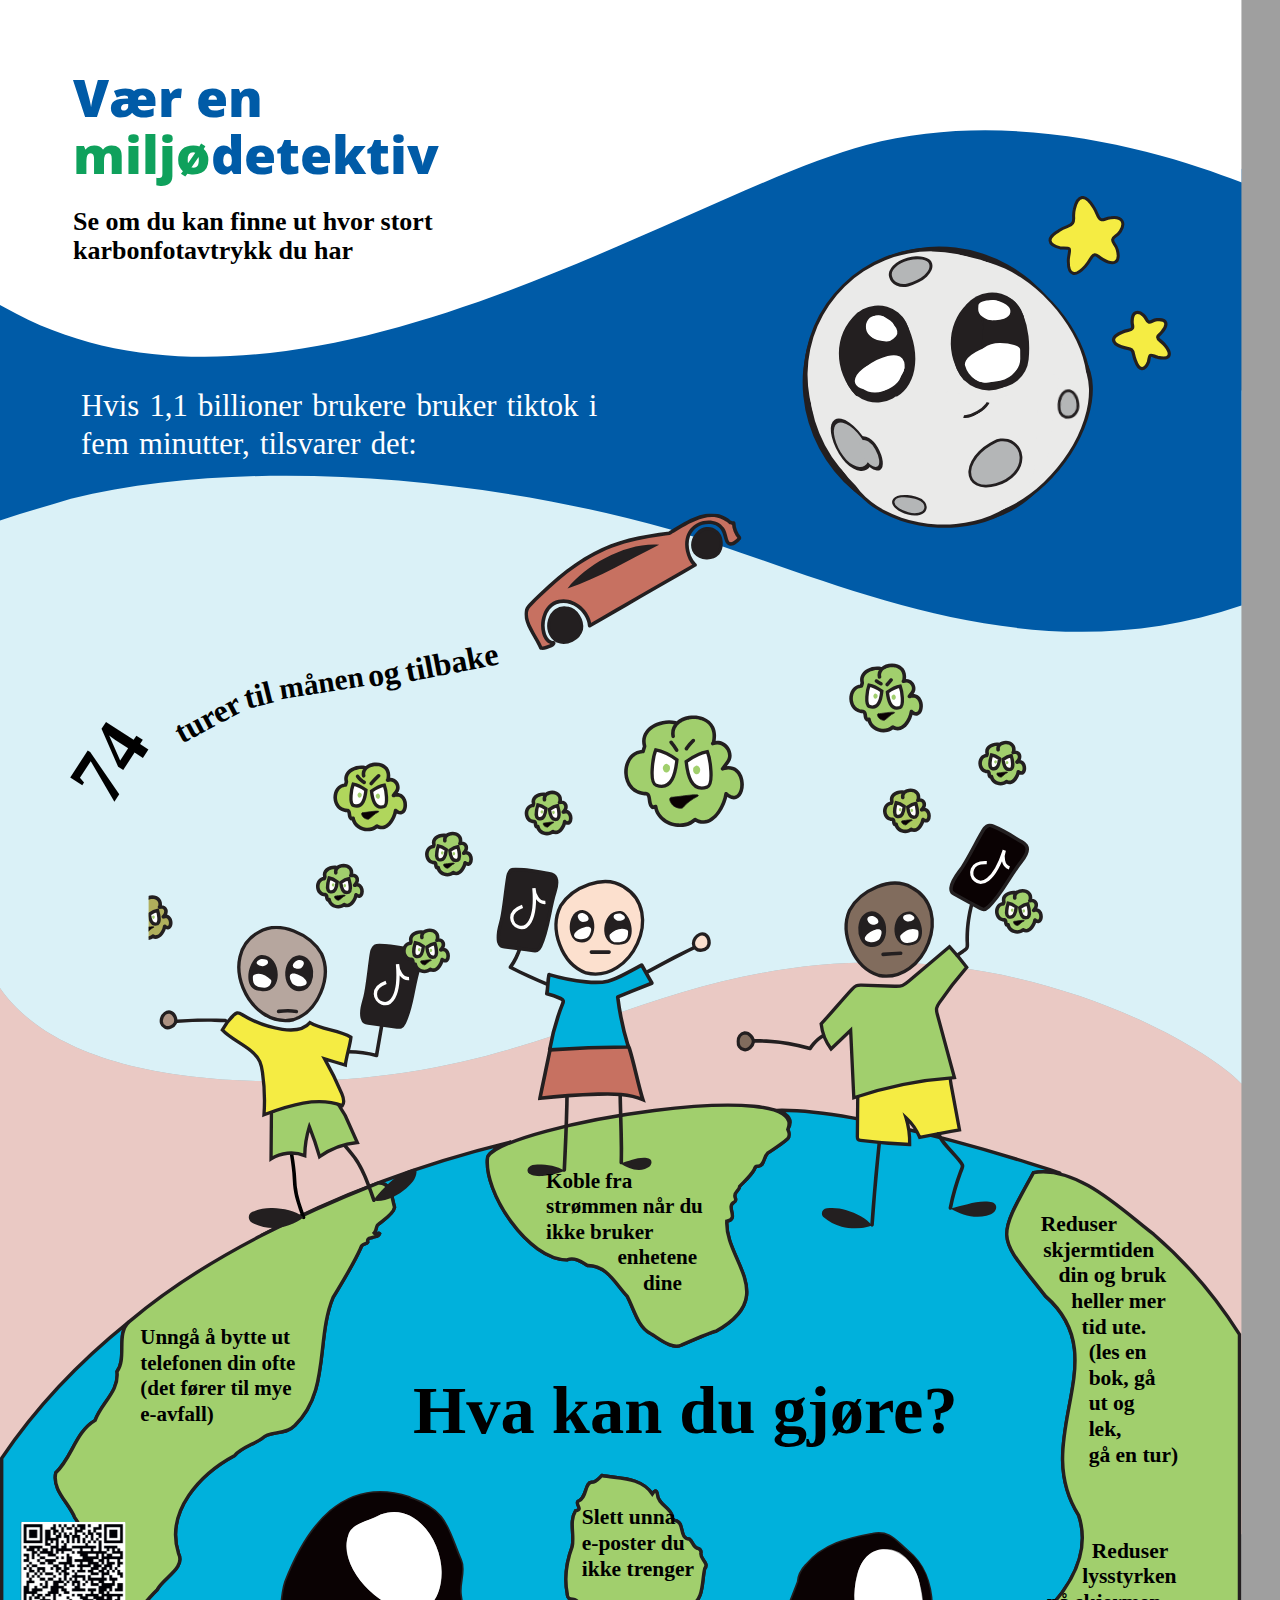
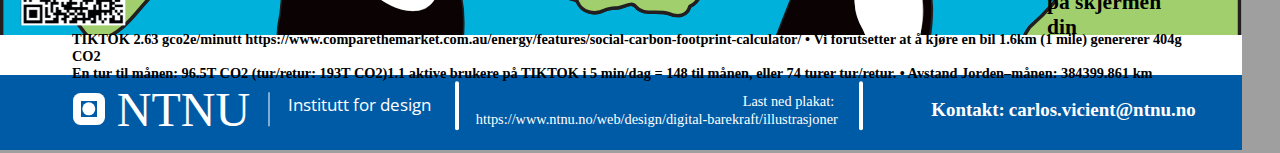
==== commit 52ae4daf: "Merge pull request #15 from AdvancedCSS2024/isak-branch" ====
--- a/index.html
+++ b/index.html
@@ -4,6 +4,10 @@
     <meta charset="UTF-8" />
     <meta name="viewport" content="width=device-width, initial-scale=1.0" />
     <link rel="stylesheet" href="assets/styles/style.css" />
+    <link rel="stylesheet" href="assets/styles/moonAnimation.css" />
+    <link rel="stylesheet" href="assets/styles/carAnimation.css" />
+    <link rel="stylesheet" href="assets/styles/taglineAnimations.css" />
+    <link rel="stylesheet" href="assets/styles/peopleJumpAnimation.css" />
     <!--Font used for "institutt for design" in footer of poster-->
     <link rel="preconnect" href="https://fonts.googleapis.com" />
     <link rel="preconnect" href="https://fonts.gstatic.com" crossorigin />
@@ -105,39 +109,120 @@
             <path
               class="earth__water"
               d="M1362.65 855.452C1367.54 847.064 1365.27 836.088 1375.48 829.906C1388.69 791.323 1375.04 747.814 1400.69 712.474C1440.69 677.598 1487.81 622.098 1467.41 560.402C1399.57 453.333 1520.12 347.699 1422.22 262.119C1356.59 178.647 1353.74 188.189 1405.98 94.12C1416.95 91.3312 1441.67 94.7068 1441.67 94.7068C1441.87 94.2512 1178.73 6.32727 1056.99 9.37531C1072.95 14.4907 1079.36 22.8661 1071.72 35.3148C1071.72 35.3148 1075.69 43.5574 1071.41 48.0167C1063.93 54.9649 1052.93 61.5472 1044.14 67.6299C1038.45 72.7378 1040.11 85.6878 1030.67 85.4272C1027.27 85.0311 1026.75 87.2189 1026.12 89.6583C1021.24 98.6308 1013.18 105.334 1006.2 112.716C1005.78 119.733 996.521 120.67 1000.31 128.77C1001.19 130.571 1000.75 133.426 998.394 134.367C987.046 140.843 1005.98 156.723 988.708 160.178C985.751 212.917 1060.44 261.877 973.844 309.9C968.791 310.542 927.54 328.418 927.54 328.418C914.394 336.167 894.987 318.139 884.322 312.627C867.641 304.006 862.452 279.629 853.118 262.165C837.438 245.537 825.389 219.943 799.316 220.473C791.53 215.704 780.938 208.315 771.784 212.765C718.545 213.377 656.813 120.131 663.389 72.6864C665.992 66.2305 677.673 59.2854 695.547 52.3685C578.253 80.868 461.559 123.466 354.86 180.04C407.365 152.922 461.477 129.359 514.105 108.365C532.368 106.591 533.002 128.78 536.717 141.149C535.53 150.047 521.696 158.577 514.334 164.712C511.502 165.548 512.502 173.173 509.005 176.356C511.428 180.066 514.068 174.78 516.372 177.139C515.058 182.024 510.246 180.439 507.231 182.124C504.419 183.695 498.737 182.3 500.261 188.633C498.537 191.857 491.287 190.233 490.859 196.361C480.562 219.478 466.042 242.226 453.095 263.858C429.583 320.438 449.162 392.127 400.734 438.421C389.16 451.388 365.525 444.983 357.23 455.127C347.207 463.107 329.006 467.483 319.325 478.817C272.256 504.005 224.568 555.062 242.852 612.195C252.594 632.091 222.43 645.161 213.883 661.42C188.981 684.758 171.98 719.154 137.212 729.195C117.127 735.561 111.872 707.677 97.2695 700.304C61.4668 660.672 136.036 606.794 101.457 562.865C93.5947 543.238 70.4912 525.686 75.9097 502.369C98.3623 481.761 102.108 447.39 129.368 431.179C137.932 407.285 162.307 391.794 159.143 364.851C173.034 346.645 157.278 312.495 175.834 296.777C108.118 351.109 48.9951 413.083 2.30078 482.651V876.45H366.143C370.04 828.264 367.064 779.04 380.218 732.37C375.266 717.755 381.69 703.886 382.792 689.684C383.965 676.582 384.571 663.392 388.796 650.766C417.507 576.914 467.393 507.281 556.508 536.045C556.726 536.918 557.145 537.521 558.184 537.288C608.749 554.833 607.838 578.771 626.464 621.583C632.917 635.896 623.213 653.529 626.174 669.387C636.17 718.54 623.281 767.739 612.863 815.465C612.086 819.469 613.121 824.283 607.963 826.3C607.296 826.561 607.272 826.937 607.419 827.567C609.988 838.568 602.054 848.149 603.153 858.976C603.514 862.534 600.295 864.799 599.229 868.008C598.299 870.807 597.573 873.625 596.956 876.45H1024.61C1022.12 797.477 1058.68 723.507 1086.11 651.16C1086.66 642.079 1091.13 634.46 1096.93 628.231C1120.31 600.058 1152.46 592.528 1187.03 586.134C1210.48 581.108 1218.92 596.429 1234.45 609.295C1307.23 668.97 1234.08 797.28 1243.64 876.45H1349.59C1351.98 868.645 1356.28 861.349 1362.65 855.452ZM958.652 632.765C954.468 649.726 958.223 675.842 938.377 684.201C934.355 697.351 922.555 699.297 909.912 693.962C894.852 689.214 873.968 697.011 864.792 684.506C858.552 676.004 846.654 687.513 837.821 686.398C833.426 685.844 824.479 688.449 823.072 689.188C808.503 696.837 791.309 691.691 785.748 678.342C783.741 671.762 770.947 677.646 771.744 667.3C767.691 646.649 770.498 623.829 778.363 602.921C781.859 587.331 773.936 568.428 782.954 554.204C794.13 552.641 782.366 545.619 786.147 541.401C798.662 537.437 795.402 515.091 804.82 515.38C811.615 515.283 814.585 509.909 818.745 506.141C841.339 510.736 871.562 507.675 887.391 531.295C889.814 527.874 892.315 523.996 894.18 531.213C894.602 545.935 913.291 550.109 914.215 561.323C914.05 564.162 914.502 566.21 918.134 567.155C932.442 570.047 922.624 591.475 937.946 592.874C942.721 595.94 942.645 604.609 949.966 605.495C953.101 606.461 953.608 608.08 953.592 610.697C950.975 619.954 965.273 624.599 958.652 632.765Z"
-            ></path>
+            >
+              <animateTransform
+                attributeType="XML"
+                attributeName="transform"
+                values="0,0; 0,6; 0,-8; 0,0; 0,0"
+                keyTimes="0; 0.78; 0.8; 0.85; 1"
+                dur="10s"
+                repeatCount="indefinite"
+              />
+            </path>
             <path
               class="earth__eye earth__eye"
               d="M1247.75 819.338C1252.15 757.936 1295.64 653.763 1234.45 609.292C1218.92 596.476 1210.5 581.073 1187.03 586.133C1152.45 592.55 1120.31 600.034 1096.93 628.234C1091.13 634.461 1086.66 642.079 1086.11 651.162C1058.68 723.508 1022.12 797.475 1024.61 876.45H1069.73C1075.91 869.693 1085.12 870.05 1093.52 869.296C1099.38 868.598 1103.97 872.572 1107.84 876.45H1243.64C1243.01 857.205 1243.75 838.224 1247.75 819.338ZM1194.52 750.433C1192.09 749.068 1190.32 747.067 1188.99 744.683C1183.69 735.115 1177.68 725.862 1173.89 715.573C1168.91 706.26 1163.85 696.669 1163.16 685.607C1161.39 662.82 1162.54 626.673 1183.86 613.254C1268.46 565.377 1287.41 788.45 1194.52 750.433Z"
-            ></path>
+            >
+              <animateTransform
+                attributeType="XML"
+                attributeName="transform"
+                values="0,0; 0,6; 0,-8; 0,0; 0,0"
+                keyTimes="0; 0.78; 0.8; 0.85; 1"
+                dur="10s"
+                repeatCount="indefinite"
+              />
+            </path>
             <path
               class="earth__flare"
               d="M1252 722.788C1256.14 701.393 1256.47 679.58 1251.74 658.281C1247.32 607.088 1181.44 581.159 1166.47 640.97C1159.54 665.09 1160.34 693.865 1173.89 715.572C1177.68 725.862 1183.69 735.115 1188.99 744.682C1190.32 747.067 1192.09 749.068 1194.52 750.433C1214.76 761.819 1249.32 749.443 1252 722.788Z"
-            ></path>
+            >
+              <animateTransform
+                attributeType="XML"
+                attributeName="transform"
+                values="0,0; 0,6; 0,-8; 0,0; 0,0"
+                keyTimes="0; 0.78; 0.8; 0.85; 1"
+                dur="10s"
+                repeatCount="indefinite"
+              />
+            </path>
             <path
               class="earth__eye earth__eye"
               d="M603.152 858.976C602.053 848.149 609.988 838.568 607.418 827.567C607.271 826.937 607.296 826.561 607.962 826.3C613.12 824.282 612.086 819.469 612.865 815.466C623.279 767.751 636.168 718.528 626.173 669.387C623.211 653.462 632.914 635.996 626.468 621.582C607.853 578.839 608.765 554.814 558.184 537.288C557.145 537.521 556.726 536.918 556.507 536.045C467.223 507.323 417.564 576.921 388.798 650.767C384.571 663.392 383.964 676.581 382.792 689.684C381.689 703.885 375.265 717.755 380.215 732.369C367.066 779.041 370.038 828.263 366.143 876.45H596.956C597.572 873.625 598.298 870.807 599.228 868.008C600.295 864.798 603.514 862.534 603.152 858.976ZM578.927 687.337C521.543 711.35 431.916 601.868 489.812 571.51C499.283 567.805 508.587 563.637 517.808 559.335C583.882 534.826 630.557 649.659 578.927 687.337Z"
-            ></path>
+            >
+              <animateTransform
+                attributeType="XML"
+                attributeName="transform"
+                values="0,0; 0,6; 0,-8; 0,0; 0,0"
+                keyTimes="0; 0.78; 0.8; 0.85; 1"
+                dur="10s"
+                repeatCount="indefinite"
+              />
+            </path>
             <path
               class="earth__flare"
               d="M600.568 637.482C601.172 595.545 564.429 541.282 517.807 559.335C503.934 568.021 477.973 570.043 473.632 587.669C452.385 657.841 599.45 750.657 600.568 637.482Z"
-            ></path>
+            >
+              <animateTransform
+                attributeType="XML"
+                attributeName="transform"
+                values="0,0; 0,6; 0,-8; 0,0; 0,0"
+                keyTimes="0; 0.78; 0.8; 0.85; 1"
+                dur="10s"
+                repeatCount="indefinite"
+              />
+            </path>
             <path
               class="earth__continent"
               d="M953.592 610.697C953.608 608.08 953.101 606.46 949.966 605.495C942.645 604.609 942.721 595.94 937.946 592.874C922.624 591.475 932.442 570.047 918.134 567.155C914.502 566.21 914.05 564.162 914.215 561.323C913.29 550.109 894.602 545.935 894.18 531.213C892.315 523.995 889.814 527.874 887.391 531.295C871.561 507.675 841.339 510.735 818.745 506.141C814.585 509.908 811.615 515.283 804.82 515.38C795.402 515.091 798.661 537.437 786.147 541.401C782.366 545.618 794.13 552.641 782.954 554.204C773.936 568.428 781.859 587.331 778.363 602.921C770.497 623.829 767.691 646.649 771.744 667.3C770.947 677.646 783.741 671.762 785.748 678.341C791.309 691.691 808.503 696.837 823.072 689.188C824.479 688.449 833.426 685.843 837.821 686.398C846.654 687.513 858.552 676.004 864.791 684.506C873.968 697.011 894.852 689.214 909.911 693.962C922.555 699.297 934.355 697.351 938.377 684.201C958.222 675.842 954.468 649.726 958.652 632.765C965.273 624.599 950.974 619.954 953.592 610.697Z"
-            ></path>
+            >
+              <animateTransform
+                attributeType="XML"
+                attributeName="transform"
+                values="0,0; 0,6; 0,-8; 0,0; 0,0"
+                keyTimes="0; 0.78; 0.8; 0.85; 1"
+                dur="10s"
+                repeatCount="indefinite"
+              />
+            </path>
             <path
               class="earth__continent"
               d="M1569.29 177.837C1528.07 146.65 1466.11 83.9702 1405.98 94.1202C1353.56 188.954 1356.55 178.142 1422.23 262.119C1520.12 347.699 1399.57 453.333 1467.41 560.403C1487.81 622.098 1440.69 677.598 1400.69 712.474C1375.04 747.814 1388.69 791.323 1375.47 829.906C1365.27 836.088 1367.54 847.064 1362.65 855.452C1356.28 861.349 1351.98 868.646 1349.59 876.45H1677.05C1680.09 875.754 1683.09 875.204 1686.08 874.781V314.055C1654.27 264.015 1616.02 218.002 1569.29 177.837Z"
-            ></path>
+            >
+              <animateTransform
+                attributeType="XML"
+                attributeName="transform"
+                values="0,0; 0,6; 0,-8; 0,0; 0,0"
+                keyTimes="0; 0.78; 0.8; 0.85; 1"
+                dur="10s"
+                repeatCount="indefinite"
+              />
+            </path>
             <path
               class="earth__continent"
               d="M663.389 72.6864C656.813 120.131 718.545 213.377 771.783 212.765C780.938 208.315 791.53 215.704 799.316 220.473C825.388 219.943 837.438 245.537 853.117 262.165C862.452 279.629 867.641 304.006 884.322 312.627C894.987 318.139 914.394 336.167 927.539 328.419C927.539 328.419 968.791 310.542 973.846 309.898C1060.43 261.798 985.802 213.114 988.707 160.178C1005.98 156.723 987.046 140.843 998.393 134.367C1000.75 133.426 1001.19 130.571 1000.31 128.77C996.521 120.67 1005.78 119.733 1006.2 112.716C1013.18 105.334 1021.24 98.6308 1026.12 89.6583C1026.75 87.2189 1027.27 85.0311 1030.67 85.4272C1040.11 85.6878 1038.45 72.7378 1044.14 67.6299C1052.93 61.5472 1063.93 54.9649 1071.41 48.0167C1075.69 43.5574 1071.72 35.3148 1071.72 35.3148C1103.7 -38.2612 691.509 27.7777 663.389 72.6864Z"
-            ></path>
+            >
+              <animateTransform
+                attributeType="XML"
+                attributeName="transform"
+                values="0,0; 0,6; 0,-8; 0,0; 0,0"
+                keyTimes="0; 0.78; 0.8; 0.85; 1"
+                dur="10s"
+                repeatCount="indefinite"
+              />
+            </path>
             <path
               class="earth__continent"
               d="M159.142 364.851C162.306 391.794 137.931 407.285 129.367 431.179C102.108 447.39 98.3617 481.761 75.9091 502.369C70.4906 525.685 93.5941 543.238 101.456 562.865C136.035 606.794 61.4662 660.672 97.269 700.303C111.871 707.676 117.127 735.56 137.212 729.195C171.979 719.154 188.98 684.757 213.883 661.42C222.43 645.161 252.593 632.091 242.851 612.194C224.567 555.061 272.255 504.004 319.325 478.817C329.005 467.483 347.206 463.107 357.23 455.127C365.525 444.983 389.159 451.388 400.734 438.421C449.162 392.127 429.583 320.437 453.095 263.858C466.041 242.226 480.562 219.478 490.859 196.361C491.287 190.233 498.536 191.857 500.261 188.633C498.736 182.3 504.419 183.695 507.231 182.124C510.245 180.439 515.057 182.024 516.371 177.139C514.067 174.78 511.427 180.066 509.004 176.355C512.502 173.172 511.502 165.548 514.334 164.711C521.695 158.576 535.529 150.047 536.717 141.149C533.001 128.78 532.368 106.591 514.105 108.365C461.476 129.359 407.364 152.922 354.86 180.04C290.921 213.063 229.371 251.362 175.821 296.788C157.285 312.512 173.03 346.649 159.142 364.851Z"
-            ></path>
+            >
+              <animateTransform
+                attributeType="XML"
+                attributeName="transform"
+                values="0,0; 0,6; 0,-8; 0,0; 0,0"
+                keyTimes="0; 0.78; 0.8; 0.85; 1"
+                dur="10s"
+                repeatCount="indefinite"
+              />
+            </path>
           </g>
         </svg>
       </div>
@@ -199,7 +284,17 @@
               <path
                 class="left-person__hand--left"
                 d="M5.47229 116.039C-3.40543 108.153 8.0926 92.1456 18.6171 96.8833C24.1273 100.234 25.6264 109.244 21.7254 114.33C17.9637 118.392 9.73859 120.172 5.47229 116.039Z"
-              ></path>
+              >
+                <animate
+                  attributeName="d"
+                  values="
+                  M5.47229 116.039C-3.40543 108.153 8.0926 92.1456 18.6171 96.8833C24.1273 100.234 25.6264 109.244 21.7254 114.33C17.9637 118.392 9.73859 120.172 5.47229 116.039Z;
+                  M20.6147 177.243C8.74036 177.198 6.78107 157.587 17.809 154.181C24.1584 153.052 31.2409 158.819 31.6775 165.214C31.5415 170.748 26.5483 177.523 20.6147 177.243Z;
+                  M5.47229 116.039C-3.40543 108.153 8.0926 92.1456 18.6171 96.8833C24.1273 100.234 25.6264 109.244 21.7254 114.33C17.9637 118.392 9.73859 120.172 5.47229 116.039Z"
+                  dur="4"
+                  repeatCount="indefinite"
+                ></animate>
+              </path>
               <path
                 class="left-person__arm--right"
                 d="M265.012 176.12C277.624 176.315 290.14 177.984 302.361 181.102C303.574 181.412 305.201 180.71 305.436 179.356C308.582 161.275 311.729 143.193 314.875 125.112C315.106 123.783 314.519 122.419 313.129 122.037C311.924 121.706 310.286 122.445 310.053 123.783C306.907 141.864 303.761 159.945 300.615 178.027L303.69 176.281C291.056 173.058 278.049 171.322 265.012 171.12C261.794 171.07 261.793 176.07 265.012 176.12Z"
@@ -207,7 +302,17 @@
               <path
                 class="left-person__arm--left"
                 d="M94.2354 128.491C76.7123 122.696 58.9265 117.705 40.9422 113.556C35.8377 112.379 30.7175 111.271 25.5841 110.227C24.2623 109.958 22.8837 110.609 22.5088 111.973C22.1695 113.208 22.9256 114.778 24.2549 115.048C42.3408 118.727 60.2557 123.233 77.9239 128.57C82.9387 130.085 87.9325 131.667 92.9062 133.312C95.9682 134.325 97.281 129.498 94.2354 128.491Z"
-              ></path>
+              >
+                <animate
+                  attributeName="d"
+                  values="
+                  M94.2354 128.491C76.7123 122.696 58.9265 117.705 40.9422 113.556C35.8377 112.379 30.7175 111.271 25.5841 110.227C24.2623 109.958 22.8837 110.609 22.5088 111.973C22.1695 113.208 22.9256 114.778 24.2549 115.048C42.3408 118.727 60.2557 123.233 77.9239 128.57C82.9387 130.085 87.9325 131.667 92.9062 133.312C95.9682 134.325 97.281 129.498 94.2354 128.491Z;
+                  M95.4357 127.89C78.4589 135.13 61.8159 143.146 45.5815 151.926C40.9737 154.418 36.4001 156.973 31.8587 159.584C30.6893 160.256 30.0855 161.656 30.7064 162.928C31.2684 164.078 32.8737 164.756 34.0498 164.08C50.0499 154.88 66.4689 146.415 83.2518 138.735C88.0153 136.555 92.8081 134.44 97.6267 132.385C100.593 131.12 98.3863 126.631 95.4357 127.89Z;
+                  M94.2354 128.491C76.7123 122.696 58.9265 117.705 40.9422 113.556C35.8377 112.379 30.7175 111.271 25.5841 110.227C24.2623 109.958 22.8837 110.609 22.5088 111.973C22.1695 113.208 22.9256 114.778 24.2549 115.048C42.3408 118.727 60.2557 123.233 77.9239 128.57C82.9387 130.085 87.9325 131.667 92.9062 133.312C95.9682 134.325 97.281 129.498 94.2354 128.491Z"
+                  dur="4"
+                  repeatCount="indefinite"
+                ></animate>
+              </path>
             </g>
             <g class="left-person__head--wrapper">
               <path
@@ -241,10 +346,19 @@
               <path
                 class="left-person__mouth"
                 d="M168.51 120.537C176.646 120.537 184.782 120.537 192.918 120.537C196.136 120.537 196.141 115.537 192.918 115.537C184.782 115.537 176.646 115.537 168.51 115.537C165.292 115.537 165.287 120.537 168.51 120.537Z"
-              ></path>
+              >
+                <animate
+                  attributeName="d"
+                  values="
+                  M168.51 120.537C176.646 120.537 184.782 120.537 192.918 120.537C196.136 120.537 196.141 115.537 192.918 115.537C184.782 115.537 176.646 115.537 168.51 115.537C165.292 115.537 165.287 120.537 168.51 120.537Z;
+                  M166.51 120.537C173 114 181.5 113 190.918 120.537C193.5 122 195.25 118.544 190.918 116C179 109 173 111.5 166.51 115.537C161.071 118.5 164 122.5 166.51 120.537Z;
+                  M168.51 120.537C176.646 120.537 184.782 120.537 192.918 120.537C196.136 120.537 196.141 115.537 192.918 115.537C184.782 115.537 176.646 115.537 168.51 115.537C165.292 115.537 165.287 120.537 168.51 120.537Z"
+                  dur="8"
+                  repeatCount="indefinite"
+                ></animate>
+              </path>
             </g>
             <g class="left-person__phone">
-              <!--CHANGED "PHONE" INTO "LEFT-PERSON__PHONE"-->
               <path
                 class="left-person__phone"
                 d="M286.048 98.0199C285.715 99.276 285.361 100.551 285.004 101.84C284.035 105.331 283.039 108.92 282.375 112.49C281.46 117.408 281.141 122.435 282.37 127.427C282.915 129.642 283.935 132.243 286.183 133.731C287.817 134.812 289.783 135.073 291.353 135.282L291.386 135.286L311.208 137.922L331.029 140.558L331.045 140.56C332.776 140.79 334.98 141.083 337.004 140.283C339.857 139.154 341.393 136.287 342.456 134.046C348.073 122.213 351.086 109.53 353.674 96.8011C354.168 94.3759 354.645 91.9507 355.122 89.529C357.157 79.1982 359.178 68.9334 362.344 59.0187C363.616 55.0327 364.933 50.2811 365.029 45.8798C365.126 41.4637 363.992 37.1486 360.087 34.4188C357.651 32.7161 354.673 32.1808 352.093 31.7495C348.73 31.1875 345.52 30.6118 342.393 30.0511C330.688 27.9518 320.159 26.0636 307.229 25.8988C305.165 25.8725 302.553 25.867 300.398 27.2C298.003 28.6822 296.856 31.3804 296.036 33.5445C295.689 34.4588 295.354 35.9235 295.021 37.7267C294.682 39.5575 294.329 41.825 293.964 44.3975C293.335 48.8256 292.663 54.1972 291.954 59.8658C291.84 60.7831 291.724 61.7081 291.607 62.6382C289.925 76.0477 288.053 90.4381 286.048 98.0199Z"
@@ -922,7 +1036,25 @@
               <path
                 class="star star--large"
                 d="M33.0462 43.5789C35.8606 37.1359 31.2947 34.3266 32.3181 22.2144C33.8209 -3.43274 46.4536 -2.37323 60.9087 14.4179C69.2034 23.6215 69.4187 30.4362 75.1448 31.417C79.6248 32.1843 80.8142 28.2393 89.4988 26.1131C106.247 21.0802 113.134 29.8848 107.042 44.3076C103.548 52.6709 97.6629 53.2504 97.5979 58.5475C97.5345 63.7119 103.113 64.4721 107.043 72.8974C115.637 92.1506 104.973 97.4761 88.1986 91.0904C79.4788 88.2525 77.9416 84.6422 74.2092 85.6779C68.9631 87.1337 69.8509 94.8633 62.8577 105.386C51.1714 123.488 38.8431 126.253 35.5667 98.8878C34.7015 79.7844 39.002 81.5033 20.6218 83.9443C-0.131018 82.3754 -2.34768 71.5531 14.125 58.6026C24.6875 48.9569 30.1795 50.1414 33.0462 43.5789Z"
-              ></path>
+              >
+                <animateTransform
+                  attributeName="transform"
+                  attributeType="XML"
+                  type="rotate"
+                  values="0 50 145; 90 60 120; 180 70 90; 270 80 30; 360 190 125"
+                  dur="30s"
+                  repeatCount="indefinite"
+                />
+                <animateTransform
+                  attributeName="transform"
+                  attributeType="XML"
+                  type="scale"
+                  values="1; 0.5; 1"
+                  dur="10s"
+                  repeatCount="indefinite"
+                  additive="sum"
+                />
+              </path>
               <path
                 class="star star--small"
                 d="M130.314 216.911C126.675 213.627 123.809 216.026 116.025 212.674C99.5022 206.223 102.962 197.706 117.185 192.045C125.103 188.593 129.657 189.956 131.57 186.386C133.067 183.593 130.721 181.935 131.233 175.722C131.45 163.685 139.164 160.91 147.139 168.14C151.898 172.298 150.981 176.318 154.47 177.531C157.871 178.713 159.606 175.192 166.045 174.454C180.501 172.887 181.865 181.45 173.914 190.934C170.111 196.073 167.384 196.292 167.245 198.989C167.049 202.78 172.356 203.9 177.77 210.849C187.185 222.394 186.077 231.444 167.445 227.46C155.142 223.77 156.415 221.666 154.263 234.043C148.813 247.351 140.834 246.413 136.07 232.741C132.024 223.626 134.02 220.256 130.314 216.911Z"
--- a/assets/styles/moonAnimation.css
+++ b/assets/styles/moonAnimation.css
@@ -0,0 +1,24 @@
+.moon__container {
+  animation: moonAnimation 10s ease-in-out infinite;
+}
+
+@keyframes moonAnimation {
+  0% {
+    scale: 100%;
+    rotate: -5deg;
+  }
+  25% {
+    rotate: 5deg;
+  }
+  50% {
+    scale: 80%;
+    rotate: -5deg;
+  }
+  75% {
+    rotate: 5deg;
+  }
+  100% {
+    scale: 100%;
+    rotate: -5deg;
+  }
+}/*# sourceMappingURL=moonAnimation.css.map */--- a/assets/styles/carAnimation.css
+++ b/assets/styles/carAnimation.css
@@ -0,0 +1,56 @@
+.car__svg {
+  animation: 20s carAnimation infinite;
+}
+
+@keyframes carAnimation {
+  0% {
+    top: 33.2%;
+    left: 51%;
+    scale: 100%;
+    transform: translate(-50%, -50%) rotateY(0deg);
+  }
+  10% {
+    top: 31%;
+    rotate: 0deg;
+  }
+  17% {
+    top: 20%;
+    rotate: -40deg;
+  }
+  25% {
+    top: 23%;
+    rotate: 20deg;
+  }
+  40% {
+    top: 18.2%;
+    left: 80%;
+    scale: 60%;
+    rotate: 0deg;
+    transform: rotateY(0deg) rotate(0deg);
+  }
+  44% {
+    z-index: 1;
+  }
+  45% {
+    z-index: 2;
+  }
+  54% {
+    top: 18.2%;
+    left: 80%;
+    scale: 60%;
+    transform: rotateY(180deg) rotate(60deg);
+  }
+  80% {
+    scale: 110%;
+    z-index: 2;
+  }
+  90% {
+    transform: translate(-50%, -50%) rotateY(180deg) rotate(60deg);
+  }
+  100% {
+    top: 33.2%;
+    left: 51%;
+    scale: 100%;
+    transform: translate(-50%, -50%) rotateY(0deg) rotate(0deg);
+  }
+}/*# sourceMappingURL=carAnimation.css.map */--- a/assets/styles/taglineAnimations.css
+++ b/assets/styles/taglineAnimations.css
@@ -0,0 +1,10 @@
+.title__tagline {
+  animation: 4s ease-in-out taglineAnimation infinite;
+  transition: 0.3s;
+}
+
+@keyframes taglineAnimation {
+  50% {
+    scale: 92%;
+  }
+}/*# sourceMappingURL=taglineAnimations.css.map */--- a/assets/styles/peopleJumpAnimation.css
+++ b/assets/styles/peopleJumpAnimation.css
@@ -0,0 +1,15 @@
+.people__container {
+  animation: peopleJumpAnimation 10s infinite;
+}
+
+@keyframes peopleJumpAnimation {
+  80% {
+    bottom: 14.7%;
+  }
+  82% {
+    bottom: 16%;
+  }
+  87% {
+    bottom: 14.7%;
+  }
+}/*# sourceMappingURL=peopleJumpAnimation.css.map */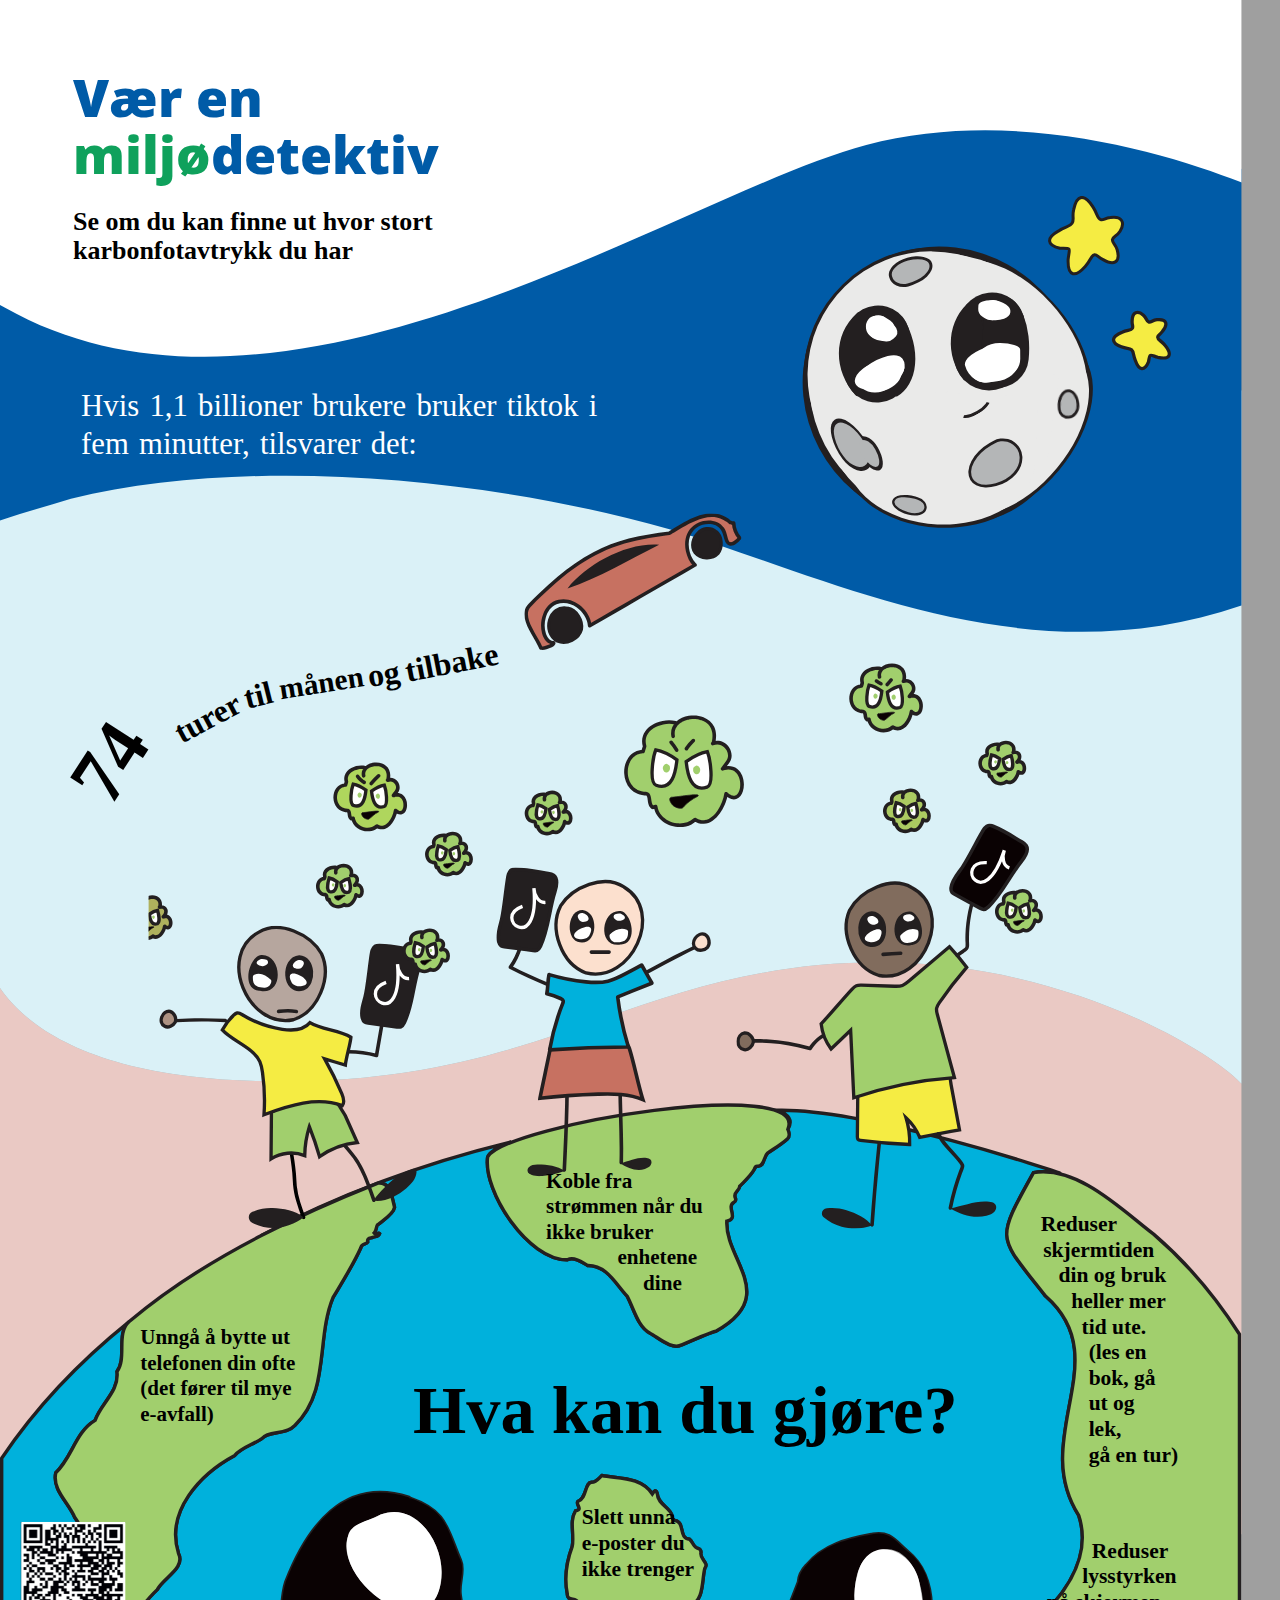
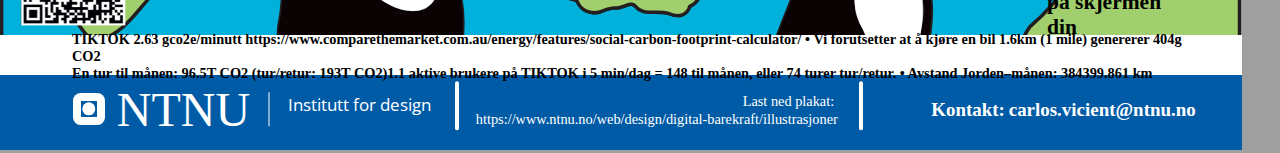
==== commit ee7715cd: "All files, animations etc have been put together. project checked and made sure works as it should" ====
--- a/index.html
+++ b/index.html
@@ -4,14 +4,9 @@
     <meta charset="UTF-8" />
     <meta name="viewport" content="width=device-width, initial-scale=1.0" />
     <link rel="stylesheet" href="assets/styles/style.css" />
-    <link rel="stylesheet" href="assets/styles/moonAnimation.css" />
-    <link rel="stylesheet" href="assets/styles/carAnimation.css" />
-    <link rel="stylesheet" href="assets/styles/taglineAnimations.css" />
-    <link rel="stylesheet" href="assets/styles/peopleJumpAnimation.css" />
     <!--Font used for "institutt for design" in footer of poster-->
     <link rel="preconnect" href="https://fonts.googleapis.com" />
     <link rel="preconnect" href="https://fonts.gstatic.com" crossorigin />
-    <link rel="stylesheet" href="assets/styles/particlesanimation.css">
     <link
       href="https://fonts.googleapis.com/css2?family=Open+Sans:ital,wght@0,300..800;1,300..800&display=swap"
       rel="stylesheet"
@@ -561,14 +556,14 @@
             class="particle__fill"
             d="M28.4537 308.355C20.754 306.552 9.6456 311.719 12.3236 320.799L11.4709 323.496C-0.412211 323.868 -0.959971 345.027 12.6699 345.669C16.0766 345.669 13.7387 351.052 16.6217 352.866L18.0947 352.46C19.5076 361.633 32.26 365.476 38.8241 359.321C46.9188 364.403 54.2525 353.155 55.1651 345.762C66.2038 354.882 67.0126 327.677 53.3041 332.601C59.6712 327.042 57.4657 317 48.1282 319.321L48.4673 319.043C53.1458 300.878 24.7906 302.361 27.3203 315.533"
           >
-          <animate
-          attributeType="XML"
-          attributeName="fill"
-          values="#A1CF6D; red; #A1CF6D"
-          dur="10s" 
-          repeatCount="indefinite"         
-          />
-        </path>
+            <animate
+              attributeType="XML"
+              attributeName="fill"
+              values="#A1CF6D; red; #A1CF6D"
+              dur="10s"
+              repeatCount="indefinite"
+            />
+          </path>
           <path
             class="particle__mouth"
             d="M26.4335 347.528C24.6555 347.988 25.7988 350.02 26.6256 351.192C28.108 353.056 30.3334 353.364 31.5029 353.385C34.4235 351.709 36.5205 348.465 40.3098 347.034C41.5271 344.831 28.348 347.834 26.4335 347.528Z"
@@ -629,13 +624,14 @@
             class="particle__fill"
             d="M349.181 143.494C336.998 140.641 319.422 148.817 323.659 163.184L322.31 167.452C303.507 168.04 302.641 201.519 324.207 202.535C329.597 202.535 325.898 211.052 330.46 213.923L332.791 213.281C335.026 227.795 355.204 233.875 365.59 224.137C378.927 232.239 389.615 214.472 391.446 202.682C408.216 217.327 410.974 174.45 388.502 181.859L392.53 176.635C398.694 168.599 389.636 156.895 380.312 160.845L380.848 160.405C387.887 130.455 342.649 135.194 347.388 154.851"
           >
-          <animate
-          attributeType="XML"
-          attributeName="fill"
-          values="#A1CF6D; yellow; #A1CF6D"
-          dur="10s" 
-          repeatCount="indefinite"         
-          /></path>
+            <animate
+              attributeType="XML"
+              attributeName="fill"
+              values="#A1CF6D; yellow; #A1CF6D"
+              dur="10s"
+              repeatCount="indefinite"
+            />
+          </path>
           <path
             class="particle__mouth"
             d="M345.985 205.477C343.171 206.205 344.981 209.42 346.289 211.274C348.634 214.223 352.155 214.71 354.006 214.744C358.627 212.092 361.945 206.96 367.941 204.695C370.953 201.293 348.323 205.907 345.985 205.477Z"
@@ -734,20 +730,7 @@
             class="particle__fill"
             d="M580.066 163.969C572.367 162.167 561.258 167.333 563.936 176.414L563.083 179.111C551.2 179.483 550.653 200.641 564.282 201.283C567.689 201.283 565.351 206.666 568.234 208.481L569.707 208.075C571.12 217.248 583.873 221.091 590.437 214.936C598.531 220.018 605.865 208.769 606.778 201.377C617.816 210.496 618.625 183.292 604.917 188.216C611.284 182.656 609.078 172.615 599.741 174.936L600.08 174.657C604.758 156.493 576.403 157.976 578.933 171.147"
           >
-          <animateTransform
-          attributeType="XML"
-          attributeName="transform"
-          type="scale"
-          values="1; 1 ; 0.3; 0.3; 1;"
-          dur="12"
-          repeatCount="indefinite"
-        />
-        </path>
-          <path
-            class="particle__mouth"
-            d="M578.046 203.143C576.268 203.603 577.411 205.634 578.238 206.806C579.72 208.67 581.946 208.978 583.115 208.999C586.036 207.324 588.133 204.08 591.922 202.649C593.139 200.446 579.96 203.449 578.046 203.143Z"
-          >
-          <animateTransform
+            <animateTransform
               attributeType="XML"
               attributeName="transform"
               type="scale"
@@ -755,72 +738,85 @@
               dur="12"
               repeatCount="indefinite"
             />
-        </path>
+          </path>
+          <path
+            class="particle__mouth"
+            d="M578.046 203.143C576.268 203.603 577.411 205.634 578.238 206.806C579.72 208.67 581.946 208.978 583.115 208.999C586.036 207.324 588.133 204.08 591.922 202.649C593.139 200.446 579.96 203.449 578.046 203.143Z"
+          >
+            <animateTransform
+              attributeType="XML"
+              attributeName="transform"
+              type="scale"
+              values="1; 1 ; 0.3; 0.3; 1;"
+              dur="12"
+              repeatCount="indefinite"
+            />
+          </path>
           <path
             class="particle__eye"
             d="M596.914 179.233C598.372 183.956 600.696 195.278 596.723 197.846C588.468 200.64 586.409 191.058 585.781 184.456C589.231 181.994 592.912 179.936 596.914 179.233Z"
           >
-          <animateTransform
-          attributeType="XML"
-          attributeName="transform"
-          type="scale"
-          values="1; 1 ; 0.3; 0.3; 1;"
-          dur="12"
-          repeatCount="indefinite"
-        />
-        </path>
+            <animateTransform
+              attributeType="XML"
+              attributeName="transform"
+              type="scale"
+              values="1; 1 ; 0.3; 0.3; 1;"
+              dur="12"
+              repeatCount="indefinite"
+            />
+          </path>
           <path
             class="particle__eye"
             d="M569.784 178.265C568.326 182.988 566.002 194.309 569.975 196.877C578.404 199.952 580.24 190.054 580.916 183.488C577.466 181.025 573.785 178.967 569.784 178.265Z"
           >
-          <animateTransform
-          attributeType="XML"
-          attributeName="transform"
-          type="scale"
-          values="1; 1 ; 0.3; 0.3; 1;"
-          dur="12"
-          repeatCount="indefinite"
-        />
-        </path>
+            <animateTransform
+              attributeType="XML"
+              attributeName="transform"
+              type="scale"
+              values="1; 1 ; 0.3; 0.3; 1;"
+              dur="12"
+              repeatCount="indefinite"
+            />
+          </path>
           <path
             class="particle__pupil"
             d="M589.442 188.566C590.211 194.725 596.344 187.987 591.141 186.522C590.313 186.927 589.266 187.501 589.442 188.566Z"
           >
-          <animateTransform
-          attributeType="XML"
-          attributeName="transform"
-          type="scale"
-          values="1; 1 ; 0.3; 0.3; 1;"
-          dur="12"
-          repeatCount="indefinite"
-        />
-        </path>
+            <animateTransform
+              attributeType="XML"
+              attributeName="transform"
+              type="scale"
+              values="1; 1 ; 0.3; 0.3; 1;"
+              dur="12"
+              repeatCount="indefinite"
+            />
+          </path>
           <path
             class="particle__pupil"
             d="M577.255 187.598C576.487 193.756 570.354 187.018 575.557 185.553C576.385 185.959 577.431 186.532 577.255 187.598Z"
           >
-          <animateTransform
-          attributeType="XML"
-          attributeName="transform"
-          type="scale"
-          values="1; 1 ; 0.3; 0.3; 1;"
-          dur="12"
-          repeatCount="indefinite"
-        />
-        </path>
+            <animateTransform
+              attributeType="XML"
+              attributeName="transform"
+              type="scale"
+              values="1; 1 ; 0.3; 0.3; 1;"
+              dur="12"
+              repeatCount="indefinite"
+            />
+          </path>
           <path
             class="particle__outline"
             d="M580.731 161.559C571.34 159.468 558.407 165.897 561.525 177.079V175.749C561.241 176.648 560.957 177.547 560.673 178.446L563.083 176.611C555.779 176.925 551.308 183.581 551.629 190.523C551.784 193.892 552.938 197.145 555.178 199.691C556.272 200.934 557.673 201.938 559.184 202.605C560.039 202.982 560.907 203.296 561.825 203.479C562.374 203.588 562.936 203.664 563.492 203.722C563.711 203.744 563.93 203.759 564.149 203.776C564.783 203.825 564.315 203.894 564.071 203.689C563.909 203.552 563.841 203.43 563.699 203.295C563.83 203.534 563.832 203.508 563.704 203.216C563.752 203.347 563.793 203.48 563.827 203.615C563.856 203.759 563.89 203.905 563.921 204.048C563.949 204.201 563.974 204.354 563.996 204.508C563.965 204.282 563.962 204.261 563.985 204.446C564.131 205.532 564.223 206.624 564.614 207.656C565.115 208.98 566.118 210.492 567.57 210.891C568.492 211.145 569.487 210.729 570.372 210.485L567.297 208.739C569.161 219.836 584.226 223.985 592.204 216.704L589.175 217.095C599.528 223.354 608.094 210.282 609.278 201.377L605.01 203.144C607.144 204.878 609.793 206.352 612.623 205.513C614.977 204.815 616.451 202.64 617.125 200.393C618.45 195.978 617.322 190.106 613.638 187.109C610.947 184.921 607.463 184.686 604.252 185.805L606.685 189.984C609.969 187.041 612.088 182.112 610.558 177.748C608.825 172.808 603.813 171.413 599.076 172.525L601.509 176.703C603.02 175.463 603.12 172.565 603.102 170.725C603.084 168.953 602.727 167.24 602.004 165.626C600.737 162.801 598.293 160.82 595.463 159.689C590.284 157.621 583.449 158.531 579.34 162.43C576.732 164.904 575.894 168.345 576.522 171.812C576.763 173.141 578.379 173.893 579.598 173.558C580.996 173.174 581.585 171.816 581.344 170.483C581.21 169.745 581.312 170.733 581.288 170.01C581.28 169.769 581.269 169.529 581.276 169.287C581.28 169.175 581.299 169.049 581.295 168.936C581.273 168.369 581.21 169.351 581.276 169.003C581.328 168.728 581.38 168.457 581.457 168.188C581.524 167.951 581.607 167.721 581.695 167.492C581.433 168.173 581.735 167.454 581.827 167.291C581.945 167.08 582.081 166.884 582.21 166.679C582.284 166.561 582.502 166.319 582.107 166.799C582.209 166.676 582.309 166.545 582.421 166.43C582.766 166.076 583.111 165.738 583.497 165.429C583.07 165.77 583.45 165.476 583.669 165.332C583.929 165.161 584.197 165.003 584.471 164.855C584.699 164.732 584.932 164.622 585.166 164.51C585.498 164.351 584.786 164.631 585.377 164.428C585.941 164.235 586.502 164.052 587.084 163.919C587.32 163.865 587.556 163.821 587.793 163.775C588.531 163.632 587.52 163.773 588.12 163.724C588.699 163.678 589.273 163.634 589.855 163.64C590.404 163.645 590.95 163.684 591.496 163.749C590.783 163.665 591.651 163.785 591.818 163.818C592.113 163.877 592.406 163.945 592.696 164.024C592.956 164.095 593.213 164.173 593.468 164.26C593.591 164.302 594.325 164.599 593.998 164.455C593.677 164.313 594.403 164.659 594.495 164.708C594.753 164.844 595.005 164.991 595.25 165.149C595.445 165.275 595.635 165.409 595.822 165.548C595.256 165.129 596.003 165.726 596.111 165.829C596.28 165.989 596.442 166.156 596.597 166.329C596.694 166.438 596.786 166.55 596.88 166.662C597.073 166.892 596.615 166.256 596.859 166.649C597.033 166.929 597.215 167.197 597.371 167.489C597.442 167.623 597.506 167.761 597.574 167.897C597.785 168.318 597.474 167.605 597.573 167.899C597.687 168.234 597.802 168.563 597.887 168.906C597.934 169.093 598.096 170.036 598.018 169.434C598.113 170.164 598.122 170.907 598.076 171.64C598.064 171.839 598.045 172.037 598.026 172.236C597.999 172.499 598.076 171.978 597.999 172.433C597.911 172.958 597.798 173.476 597.669 173.993L598.312 172.89L597.973 173.168C595.922 174.851 598.169 177.871 600.405 177.346C601.25 177.148 601.898 177.072 602.803 177.106C603.219 177.121 602.835 177.085 603.059 177.124C603.225 177.152 603.388 177.189 603.551 177.231C603.747 177.281 603.941 177.339 604.13 177.409C603.892 177.32 604.008 177.346 604.173 177.434C604.346 177.526 604.956 177.927 604.854 177.843C604.76 177.766 605.243 178.24 605.376 178.399C605.076 178.038 605.604 178.813 605.69 178.972C605.801 179.176 605.783 179.197 605.7 178.973C605.764 179.146 605.82 179.321 605.87 179.498C605.919 179.673 606.051 180.533 606.006 180.055C606.039 180.405 606.047 180.756 606.034 181.107C606.027 181.267 606.016 181.427 606.001 181.586C605.974 181.854 606.067 181.316 605.966 181.768C605.883 182.139 605.795 182.504 605.676 182.865C605.258 184.137 604.361 185.362 603.149 186.448C601.324 188.084 603.236 191.444 605.581 190.627C606.145 190.43 606.713 190.283 607.296 190.159C607.709 190.072 606.933 190.142 607.62 190.128C607.896 190.123 608.18 190.139 608.455 190.125C609.074 190.096 608.163 190.04 608.574 190.125C608.794 190.17 609.011 190.22 609.228 190.277C609.496 190.348 609.888 190.545 609.393 190.305C609.607 190.409 609.82 190.513 610.025 190.637C610.1 190.682 610.68 191.093 610.354 190.842C610.027 190.59 610.573 191.046 610.635 191.107C610.787 191.253 610.92 191.417 611.069 191.565C611.45 191.943 610.867 191.181 611.211 191.752C611.435 192.125 611.652 192.492 611.859 192.874C611.898 192.946 611.927 193.024 611.963 193.097C612.113 193.397 611.789 192.639 611.905 192.956C611.991 193.19 612.081 193.422 612.156 193.66C612.292 194.086 612.402 194.52 612.488 194.959C612.525 195.145 612.614 195.856 612.532 195.123C612.56 195.372 612.588 195.621 612.604 195.872C612.631 196.284 612.639 196.697 612.624 197.109C612.617 197.325 612.594 197.54 612.584 197.755C612.553 198.46 612.683 197.412 612.561 197.953C612.472 198.35 612.403 198.745 612.282 199.134C612.232 199.295 612.161 199.454 612.117 199.616C612.014 199.999 612.182 199.458 612.207 199.411C612.141 199.532 612.095 199.663 612.026 199.783C611.939 199.937 611.839 200.088 611.756 200.244C611.527 200.676 611.817 200.19 611.803 200.203C611.689 200.313 611.567 200.446 611.463 200.565C611.028 201.064 611.582 200.296 611.448 200.585C611.402 200.684 610.736 200.917 611.219 200.733C611.693 200.552 611.044 200.797 610.943 200.784C610.568 200.735 611.229 200.747 611.238 200.748C611.15 200.738 610.938 200.745 610.851 200.76C610.332 200.851 611.076 200.866 610.832 200.774C610.605 200.689 610.336 200.636 610.1 200.571C609.966 200.533 609.681 200.376 610.236 200.636C610.102 200.573 609.966 200.514 609.837 200.441C609.586 200.297 609.335 200.159 609.092 200C608.976 199.924 608.863 199.844 608.749 199.765C608.318 199.464 609.017 199.992 608.545 199.609C606.753 198.152 604.57 199.175 604.278 201.377C604.323 201.039 604.242 201.548 604.219 201.655C604.171 201.886 604.128 202.118 604.075 202.348C603.977 202.778 603.862 203.204 603.734 203.626C603.477 204.479 603.177 205.302 602.819 206.067C602.013 207.791 601.018 209.456 599.743 210.842C598.636 212.046 597.352 213.073 596.004 213.481C594.497 213.937 593.26 213.721 591.698 212.777C590.715 212.183 589.484 212.424 588.669 213.168C583.356 218.017 573.351 214.751 572.118 207.41C571.894 206.077 570.239 205.334 569.043 205.664L567.57 206.07L569.496 206.322C569.562 206.367 569.466 206.363 569.337 206.055C569.181 205.679 569.441 206.377 569.31 205.984C569.245 205.788 569.193 205.589 569.147 205.388C569.111 205.23 568.975 204.432 569.032 204.815C568.95 204.271 568.9 203.723 568.817 203.179C568.557 201.472 567.793 199.869 566.124 199.159C565.273 198.797 564.393 198.827 563.492 198.722C563.888 198.768 563.056 198.639 562.912 198.607C562.521 198.52 562.141 198.403 561.759 198.283C561.613 198.238 561.466 198.18 561.323 198.123C561.73 198.287 561.37 198.14 561.294 198.102C560.994 197.952 560.7 197.799 560.415 197.624C560.315 197.563 559.53 197.005 559.943 197.33C559.692 197.132 559.453 196.917 559.224 196.693C558.997 196.47 558.785 196.236 558.576 195.995C558.511 195.921 558.289 195.622 558.574 196.005C558.491 195.894 558.405 195.779 558.33 195.661C557.986 195.125 557.673 194.584 557.402 194.006C557.115 193.392 557.511 194.31 557.37 193.919C557.322 193.786 557.271 193.654 557.225 193.52C557.122 193.218 557.03 192.912 556.95 192.602C556.878 192.326 556.825 192.048 556.763 191.769C556.733 191.631 556.713 191.488 556.69 191.348C556.787 191.945 556.679 191.248 556.673 191.164C556.631 190.594 556.603 190.027 556.621 189.455C556.631 189.135 556.658 188.817 556.685 188.498C556.691 188.418 556.755 187.97 556.705 188.304C556.654 188.646 556.769 187.979 556.783 187.906C556.899 187.325 557.053 186.75 557.249 186.19C557.311 186.013 557.599 185.35 557.379 185.829C557.521 185.52 557.673 185.215 557.841 184.919C558.008 184.626 558.192 184.345 558.382 184.067C558.641 183.687 558.411 184.021 558.353 184.092C558.479 183.937 558.609 183.785 558.744 183.638C558.969 183.392 559.211 183.167 559.456 182.942C559.553 182.853 559.659 182.768 559.763 182.687C559.294 183.052 559.835 182.655 559.907 182.612C560.198 182.439 560.487 182.273 560.788 182.117C560.885 182.066 561.224 181.938 560.755 182.121C560.918 182.058 561.081 181.999 561.247 181.946C561.59 181.835 561.935 181.758 562.286 181.681C562.418 181.652 562.902 181.606 562.393 181.657C562.623 181.634 562.853 181.621 563.083 181.611C564.224 181.562 565.15 180.863 565.494 179.775C565.729 179.034 565.978 178.295 566.198 177.549C566.524 176.446 566.145 175.296 566.061 174.446C565.942 173.249 566.011 172.618 566.477 171.474C566.331 171.833 566.658 171.132 566.665 171.118C566.79 170.887 566.927 170.664 567.071 170.444C567.232 170.197 567.462 169.911 567.855 169.511C569.272 168.071 571.067 167.177 573.091 166.624C575.19 166.051 577.416 165.938 579.402 166.38C582.537 167.078 583.875 162.259 580.731 161.559Z"
           >
-          <animateTransform
-          attributeType="XML"
-          attributeName="transform"
-          type="scale"
-          values="1; 1 ; 0.3; 0.3; 1;"
-          dur="12"
-          repeatCount="indefinite"
-        />
-        </path>
+            <animateTransform
+              attributeType="XML"
+              attributeName="transform"
+              type="scale"
+              values="1; 1 ; 0.3; 0.3; 1;"
+              dur="12"
+              repeatCount="indefinite"
+            />
+          </path>
         </g>
         <g class="particle-seven">
           <path
@@ -903,13 +899,14 @@
             class="particle__fill"
             d="M1074.19 160.907C1066.49 159.104 1055.39 164.271 1058.06 173.352L1057.21 176.049C1045.33 176.421 1044.78 197.579 1058.41 198.221C1061.82 198.221 1059.48 203.604 1062.36 205.418L1063.84 205.012C1065.25 214.186 1078 218.028 1084.56 211.874C1092.66 216.956 1099.99 205.707 1100.91 198.314C1111.94 207.434 1112.75 180.229 1099.04 185.154C1105.41 179.594 1103.21 169.553 1093.87 171.873L1094.21 171.595C1098.89 153.431 1070.53 154.914 1073.06 168.085"
           >
-          <animate
-          attributeType="XML"
-          attributeName="fill"
-          values="#A1CF6D; orange; #A1CF6D"
-          dur="13s" 
-          repeatCount="indefinite"         
-          /></path>
+            <animate
+              attributeType="XML"
+              attributeName="fill"
+              values="#A1CF6D; orange; #A1CF6D"
+              dur="13s"
+              repeatCount="indefinite"
+            />
+          </path>
           <path
             class="particle__mouth"
             d="M1072.17 200.08C1070.4 200.541 1071.54 202.572 1072.37 203.744C1073.85 205.608 1076.07 205.916 1077.24 205.937C1080.16 204.261 1082.26 201.018 1086.05 199.586C1087.27 197.384 1074.09 200.387 1072.17 200.08Z"
--- a/assets/styles/style.css
+++ b/assets/styles/style.css
@@ -1131,4 +1131,338 @@
   rotate: -37deg;
   transform: translate(-50%, -50%);
   border-radius: 16% 84% 59% 45%/57% 52% 51% 29%;
+}
+
+.title__tagline {
+  animation: 4s ease-in-out taglineAnimation infinite;
+  transition: 0.3s;
+}
+
+@keyframes taglineAnimation {
+  50% {
+    scale: 92%;
+  }
+}
+.people__container {
+  animation: peopleJumpAnimation 10s infinite;
+}
+
+@keyframes peopleJumpAnimation {
+  80% {
+    bottom: 14.7%;
+  }
+  82% {
+    bottom: 16%;
+  }
+  87% {
+    bottom: 14.7%;
+  }
+}
+.particle-one {
+  animation: 8s infinite ParticleOneMove ease-in-out;
+  transform: translate(-50%, -50%);
+  transform-origin: center;
+  transform-box: fill-box;
+}
+
+@keyframes ParticleOneMove {
+  0% {
+    transform: translateY(0);
+  }
+  25% {
+    transform: translateY(40px) rotate(10deg);
+  }
+  50% {
+    transform: translateY(-40px) rotate(-20deg);
+  }
+  75% {
+    transform: translateY(40px) rotate(10deg);
+  }
+  100% {
+    transform: translateY(0px) rotate(-360deg);
+  }
+}
+.particle-two {
+  animation: 5s infinite ParticleTwoMove ease-in-out;
+  transform: translate(-50%, -50%);
+  transform-origin: center;
+  transform-box: fill-box;
+}
+
+@keyframes ParticleTwoMove {
+  0% {
+    transform: translateY(0);
+  }
+  25% {
+    transform: translateY(20px) rotate(20deg);
+  }
+  50% {
+    transform: translateY(-20px) rotate(-20deg);
+  }
+  75% {
+    transform: translateY(20px) rotate(10deg);
+  }
+  100% {
+    transform: translateY(0px) rotate(0deg);
+  }
+}
+.particle-three {
+  animation: 5s infinite ParticleThreeMove ease-in-out;
+  transform: translate(-50%, -50%);
+  transform-origin: center;
+  transform-box: fill-box;
+}
+
+@keyframes ParticleThreeMove {
+  0% {
+    transform: translateY(0);
+  }
+  50% {
+    transform: translateY(20px);
+  }
+  100% {
+    transform: translateY(0px);
+  }
+}
+.particle-four {
+  animation: 3s infinite ParticleFourMove ease-in-out;
+  transform: translate(-50%, -50%);
+  transform-origin: center;
+  transform-box: fill-box;
+}
+
+@keyframes ParticleFourMove {
+  0% {
+    transform: translateY(-40px);
+  }
+  50% {
+    transform: translateY(20px) rotateX(360deg);
+  }
+  100% {
+    transform: translateY(-40px);
+  }
+}
+.particle-five {
+  animation: 9s infinite ParticleFiveMove ease-in-out;
+  transform: translate(-50%, -50%);
+  transform-origin: center;
+  transform-box: fill-box;
+}
+
+@keyframes ParticleFiveMove {
+  0% {
+    transform: translateY(-40px);
+  }
+  50% {
+    transform: translateY(20px);
+  }
+  100% {
+    transform: translateY(-40px);
+  }
+}
+.particle-six {
+  animation: 2s infinite ParticleSixMove ease-in-out;
+  transform: translate(-50%, -50%);
+  transform-origin: center;
+  transform-box: fill-box;
+}
+
+@keyframes ParticleSixMove {
+  0% {
+    transform: translateY(-40px) rotateX(10deg);
+  }
+  50% {
+    transform: translateY(60px) rotateX(60deg);
+  }
+  100% {
+    transform: translateY(-40px);
+  }
+}
+.particle-seven {
+  animation: 10s infinite ParticleSevenMove ease-in-out;
+  transform: translate(-50%, -50%);
+  transform-origin: center;
+  transform-box: fill-box;
+}
+
+@keyframes ParticleSevenMove {
+  0% {
+    transform: translateY(0);
+  }
+  25% {
+    transform: translateY(40px) rotate(20deg);
+  }
+  50% {
+    transform: translateY(-40px) rotate(-20deg);
+  }
+  75% {
+    transform: translateY(40px) rotate(30deg);
+  }
+  100% {
+    transform: translateY(0px);
+  }
+}
+.particle-eight {
+  animation: 10s infinite ParticleEightMove ease-in-out;
+  transform: translate(-50%, -50%);
+  transform-origin: center;
+  transform-box: fill-box;
+}
+
+@keyframes ParticleEightMove {
+  0% {
+    transform: translateY(0);
+  }
+  25% {
+    transform: translateY(40px) rotate(20deg);
+  }
+  50% {
+    transform: translateY(-40px) rotate(-20deg);
+  }
+  75% {
+    transform: translateY(40px) rotate(180deg);
+  }
+  100% {
+    transform: translateY(0px) rotate(-360deg);
+  }
+}
+.particle-nine {
+  animation: 4s infinite ParticleNineMove ease-in-out;
+  transform: translate(-50%, -50%);
+  transform-origin: center;
+  transform-box: fill-box;
+}
+
+@keyframes ParticleNineMove {
+  0% {
+    transform: rotate(20deg);
+  }
+  50% {
+    transform: rotate(-20deg);
+  }
+  100% {
+    transform: rotate(20deg);
+  }
+}
+.particle-ten {
+  animation: 4s infinite ParticleTenMove ease-in-out;
+  transform: translate(-50%, -50%);
+  transform-origin: center;
+  transform-box: fill-box;
+}
+
+@keyframes ParticleTenMove {
+  0% {
+    transform: translateY(0);
+  }
+  25% {
+    transform: translateY(40px) rotate(-20deg);
+  }
+  50% {
+    transform: translateY(-40px) rotate(20deg);
+  }
+  75% {
+    transform: translateY(40px) rotate(180deg) rotateY(180deg);
+  }
+  100% {
+    transform: translateY(0px) rotate(-360deg) rotateY(-360deg);
+  }
+}
+.particle-eleven {
+  animation: 4s infinite ParticleElevenMove ease-in-out;
+  transform: translate(-50%, -50%);
+  transform-origin: center;
+  transform-box: fill-box;
+}
+
+@keyframes ParticleElevenMove {
+  0% {
+    transform: translateY(20px) rotate(720deg);
+  }
+  50% {
+    transform: translateY(-20px) rotate(-720deg);
+  }
+  100% {
+    transform: translateY(20px) rotate(720deg);
+  }
+}
+.moon__container {
+  animation: moonAnimation 10s ease-in-out infinite;
+}
+
+@keyframes moonAnimation {
+  0% {
+    scale: 100%;
+    rotate: -5deg;
+  }
+  25% {
+    rotate: 5deg;
+  }
+  50% {
+    scale: 80%;
+    rotate: -5deg;
+  }
+  75% {
+    rotate: 5deg;
+  }
+  100% {
+    scale: 100%;
+    rotate: -5deg;
+  }
+}
+.car__svg {
+  animation: 20s carAnimation infinite;
+}
+
+@keyframes carAnimation {
+  0% {
+    top: 33.2%;
+    left: 51%;
+    scale: 100%;
+    transform: translate(-50%, -50%) rotateY(0deg);
+  }
+  10% {
+    top: 31%;
+    rotate: 0deg;
+  }
+  17% {
+    top: 20%;
+    rotate: -40deg;
+  }
+  25% {
+    top: 23%;
+    rotate: 20deg;
+  }
+  40% {
+    top: 18.2%;
+    left: 80%;
+    scale: 60%;
+    rotate: 0deg;
+    transform: rotateY(0deg) rotate(0deg);
+  }
+  44% {
+    z-index: 1;
+  }
+  45% {
+    z-index: 2;
+  }
+  54% {
+    top: 18.2%;
+    left: 80%;
+    scale: 60%;
+    transform: rotateY(180deg) rotate(60deg);
+  }
+  80% {
+    scale: 110%;
+    z-index: 2;
+  }
+  90% {
+    transform: translate(-50%, -50%) rotateY(180deg) rotate(60deg);
+  }
+  100% {
+    top: 33.2%;
+    left: 51%;
+    scale: 100%;
+    transform: translate(-50%, -50%) rotateY(0deg) rotate(0deg);
+  }
 }/*# sourceMappingURL=style.css.map */